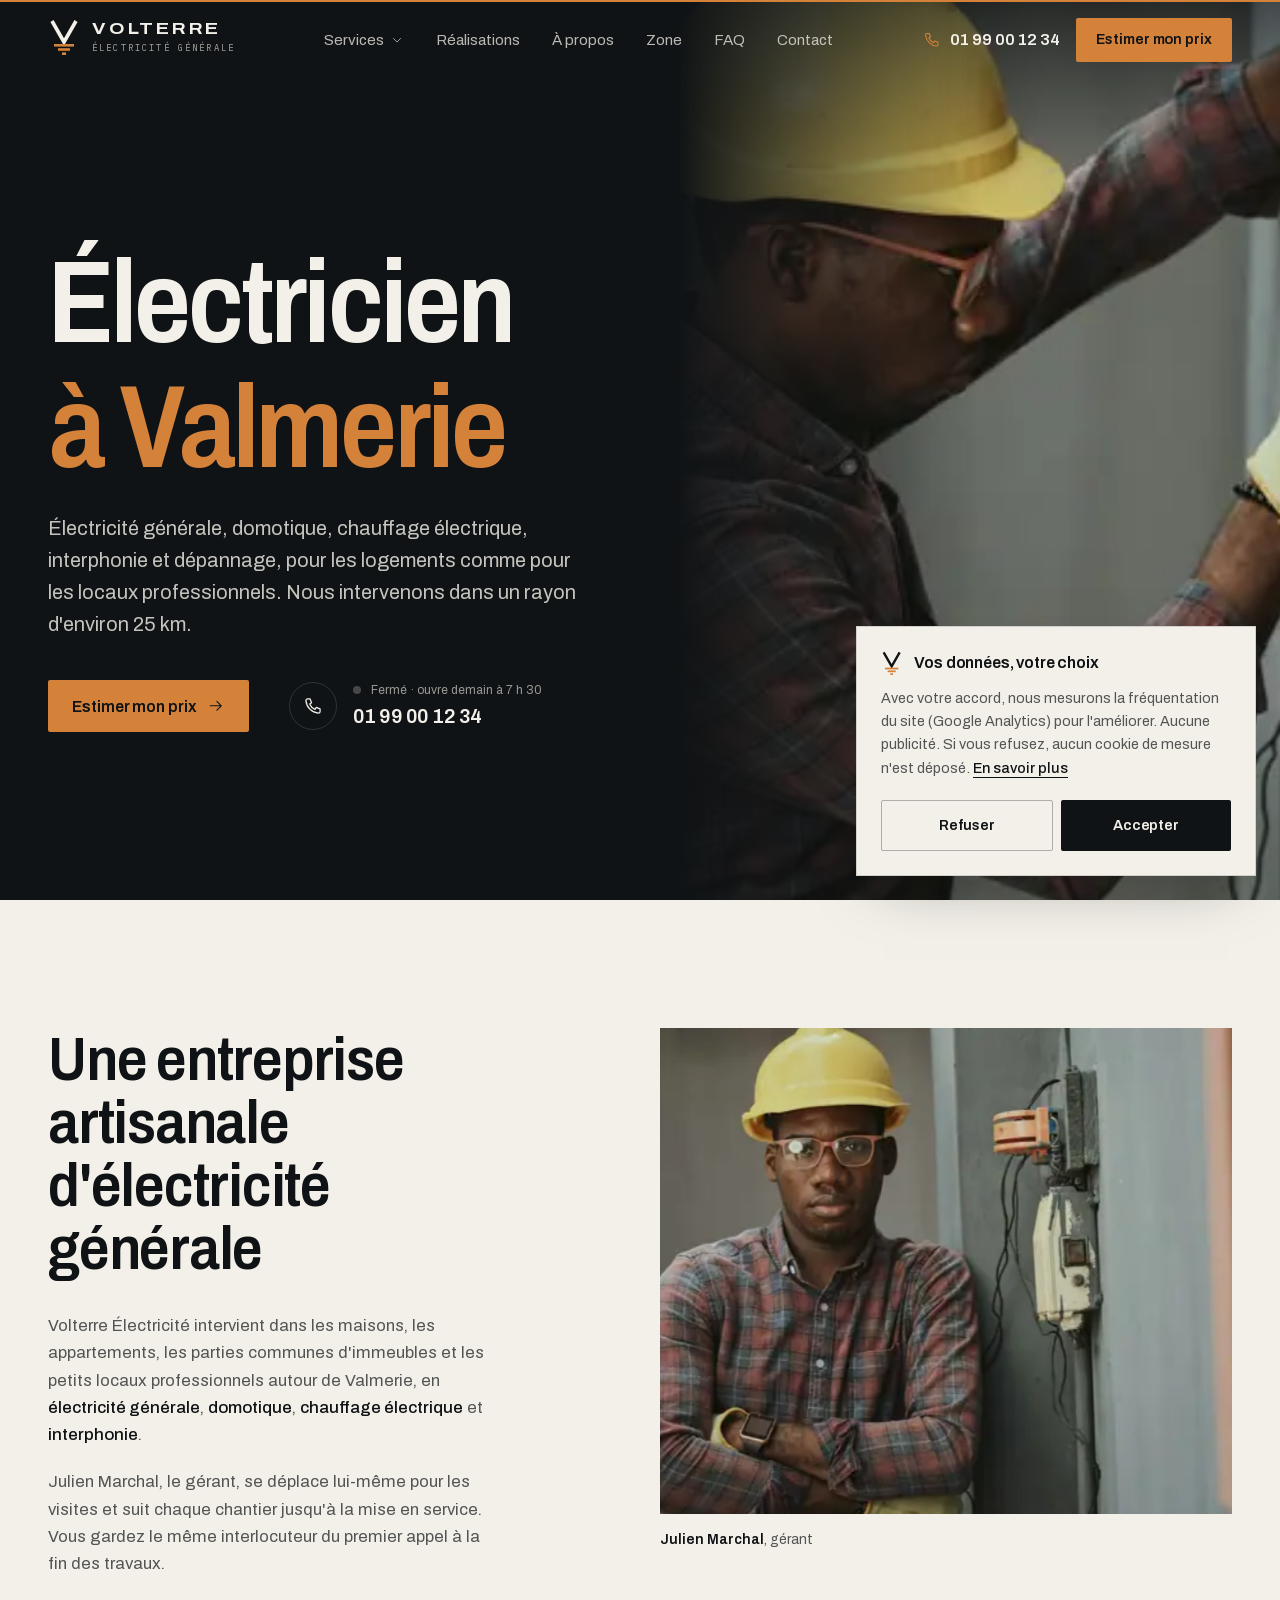
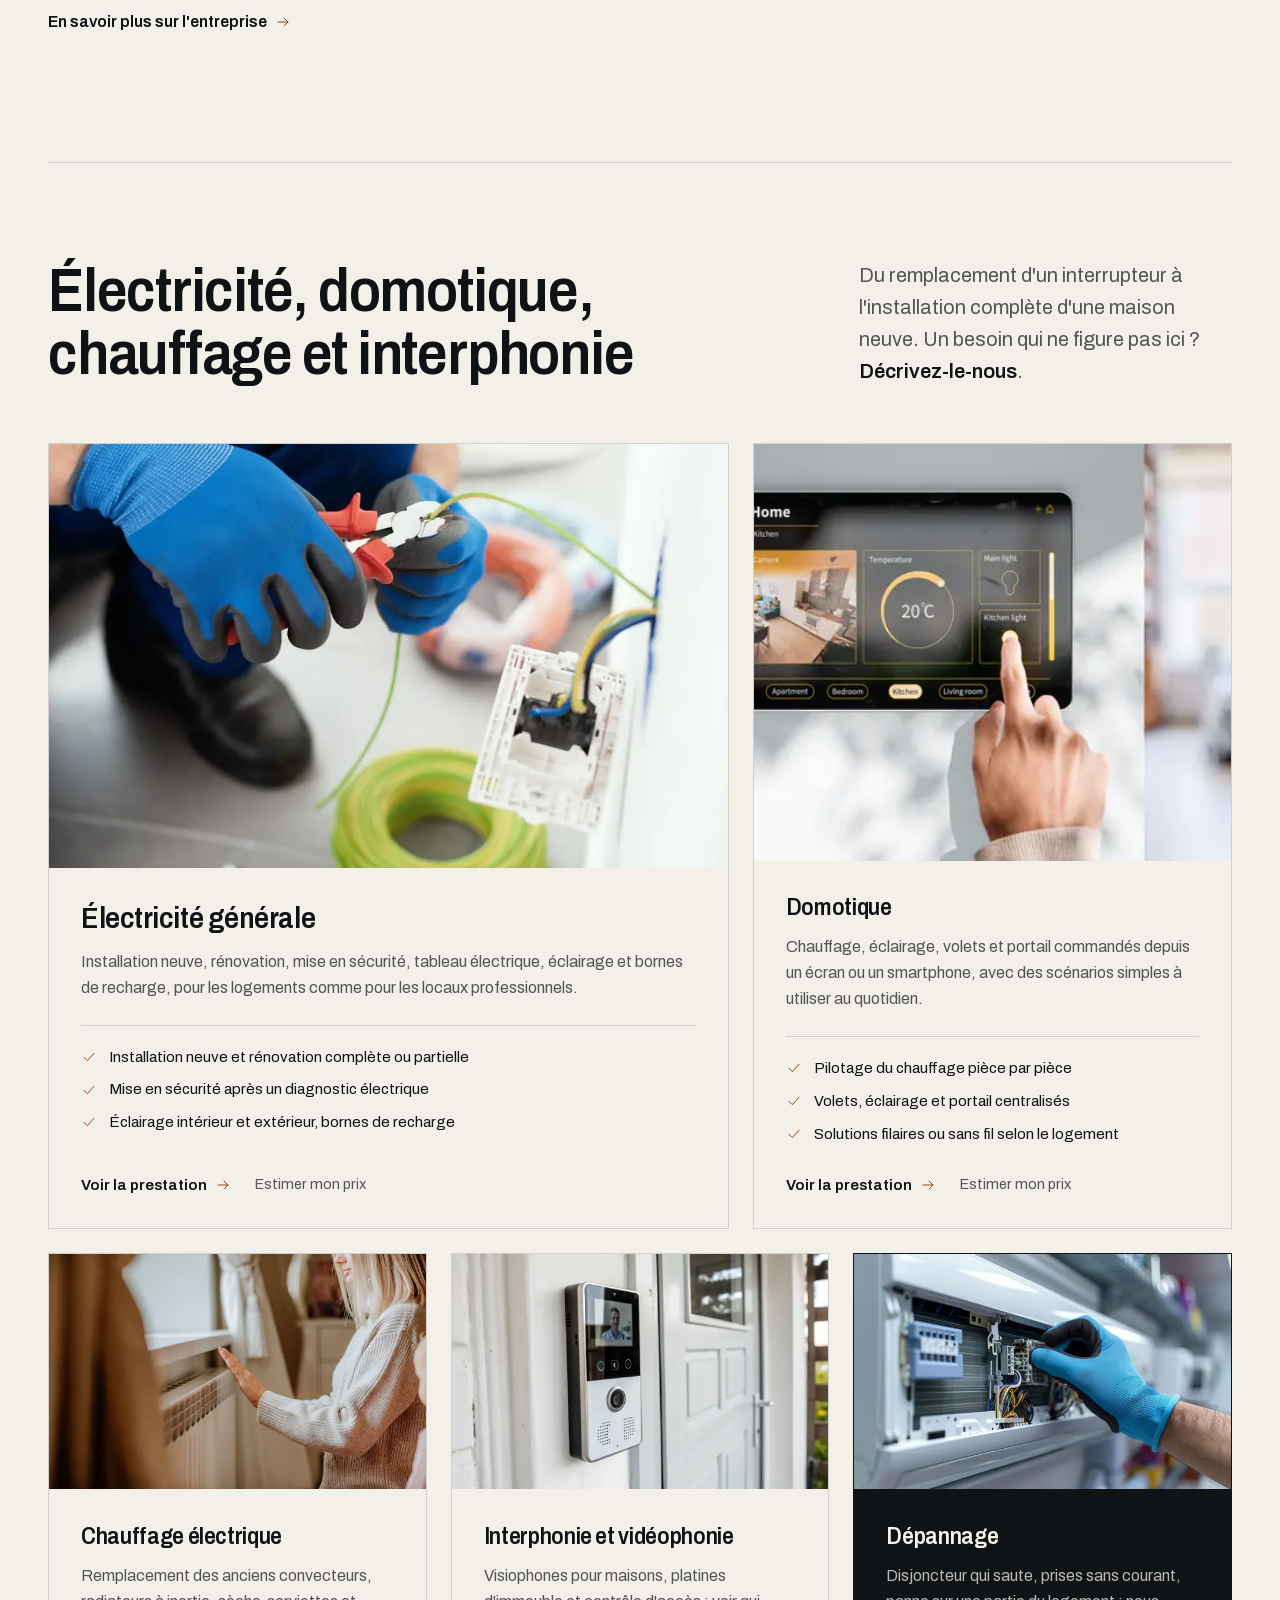
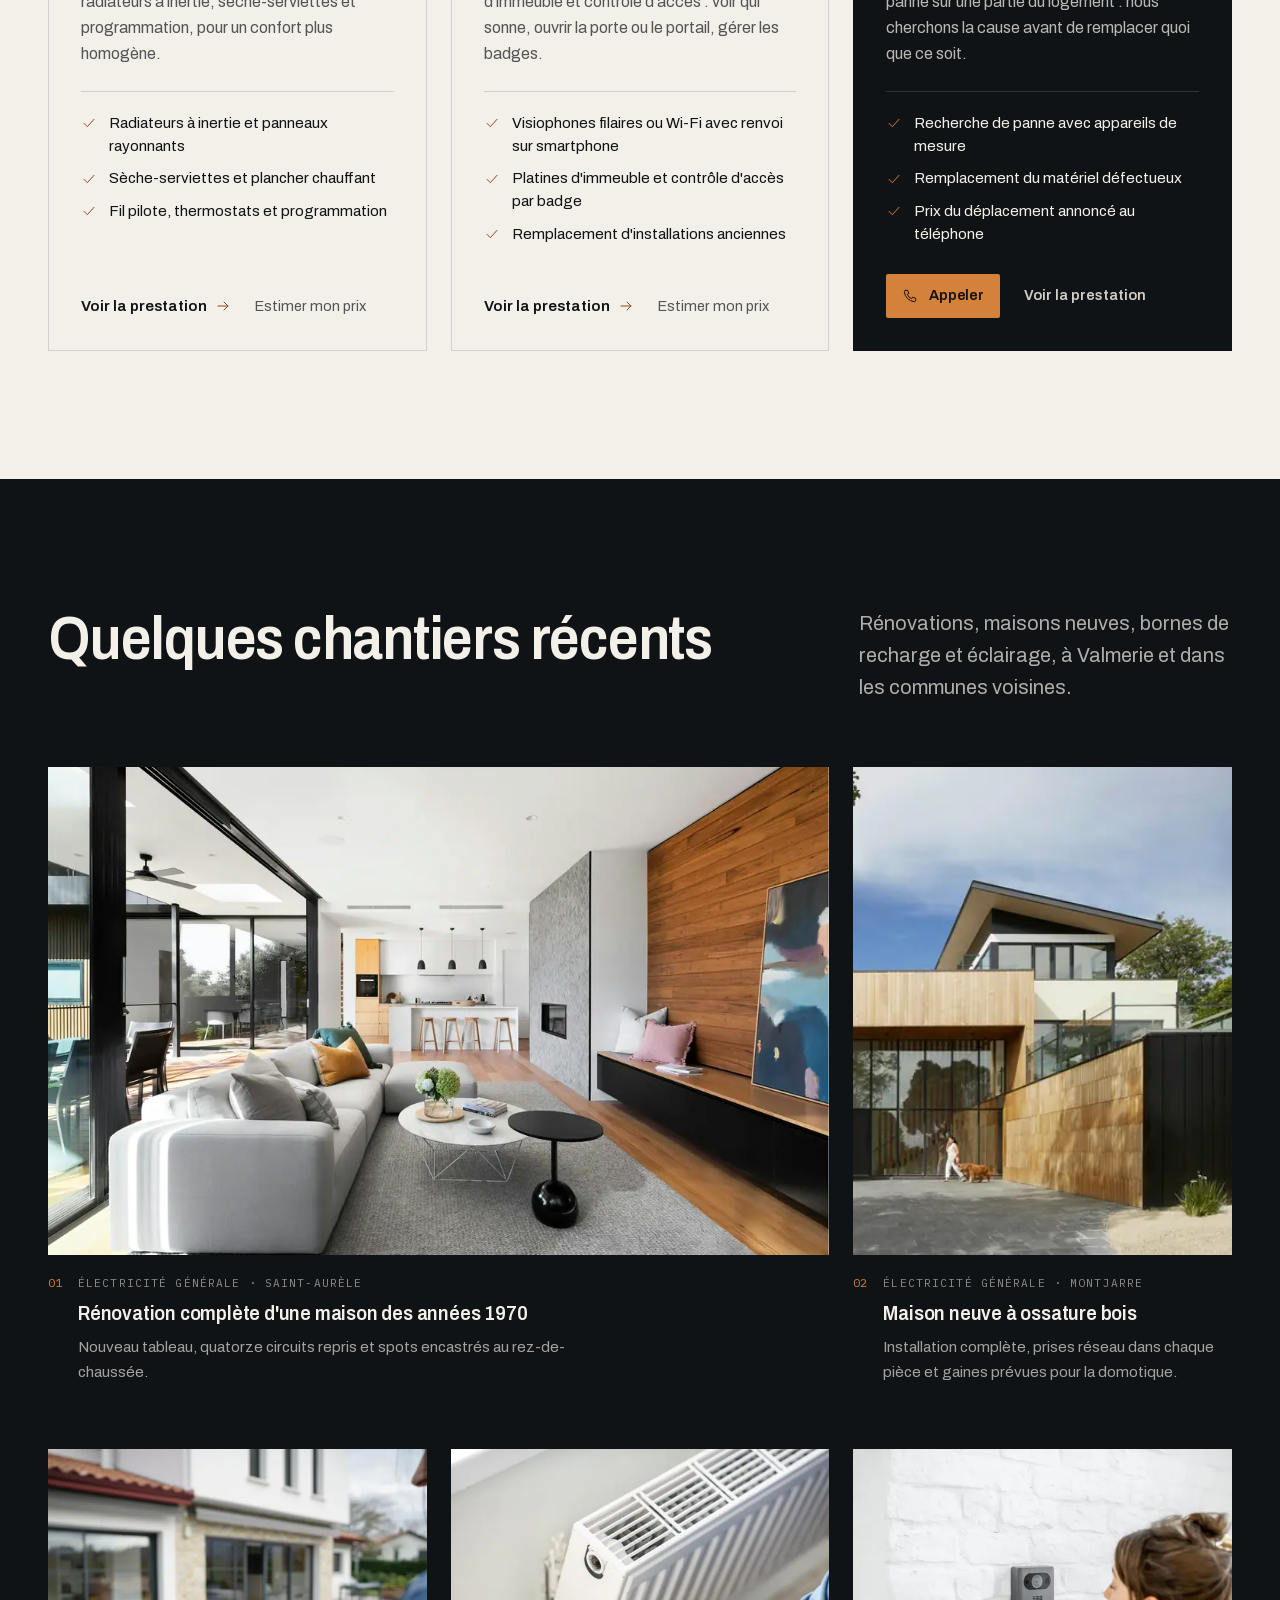
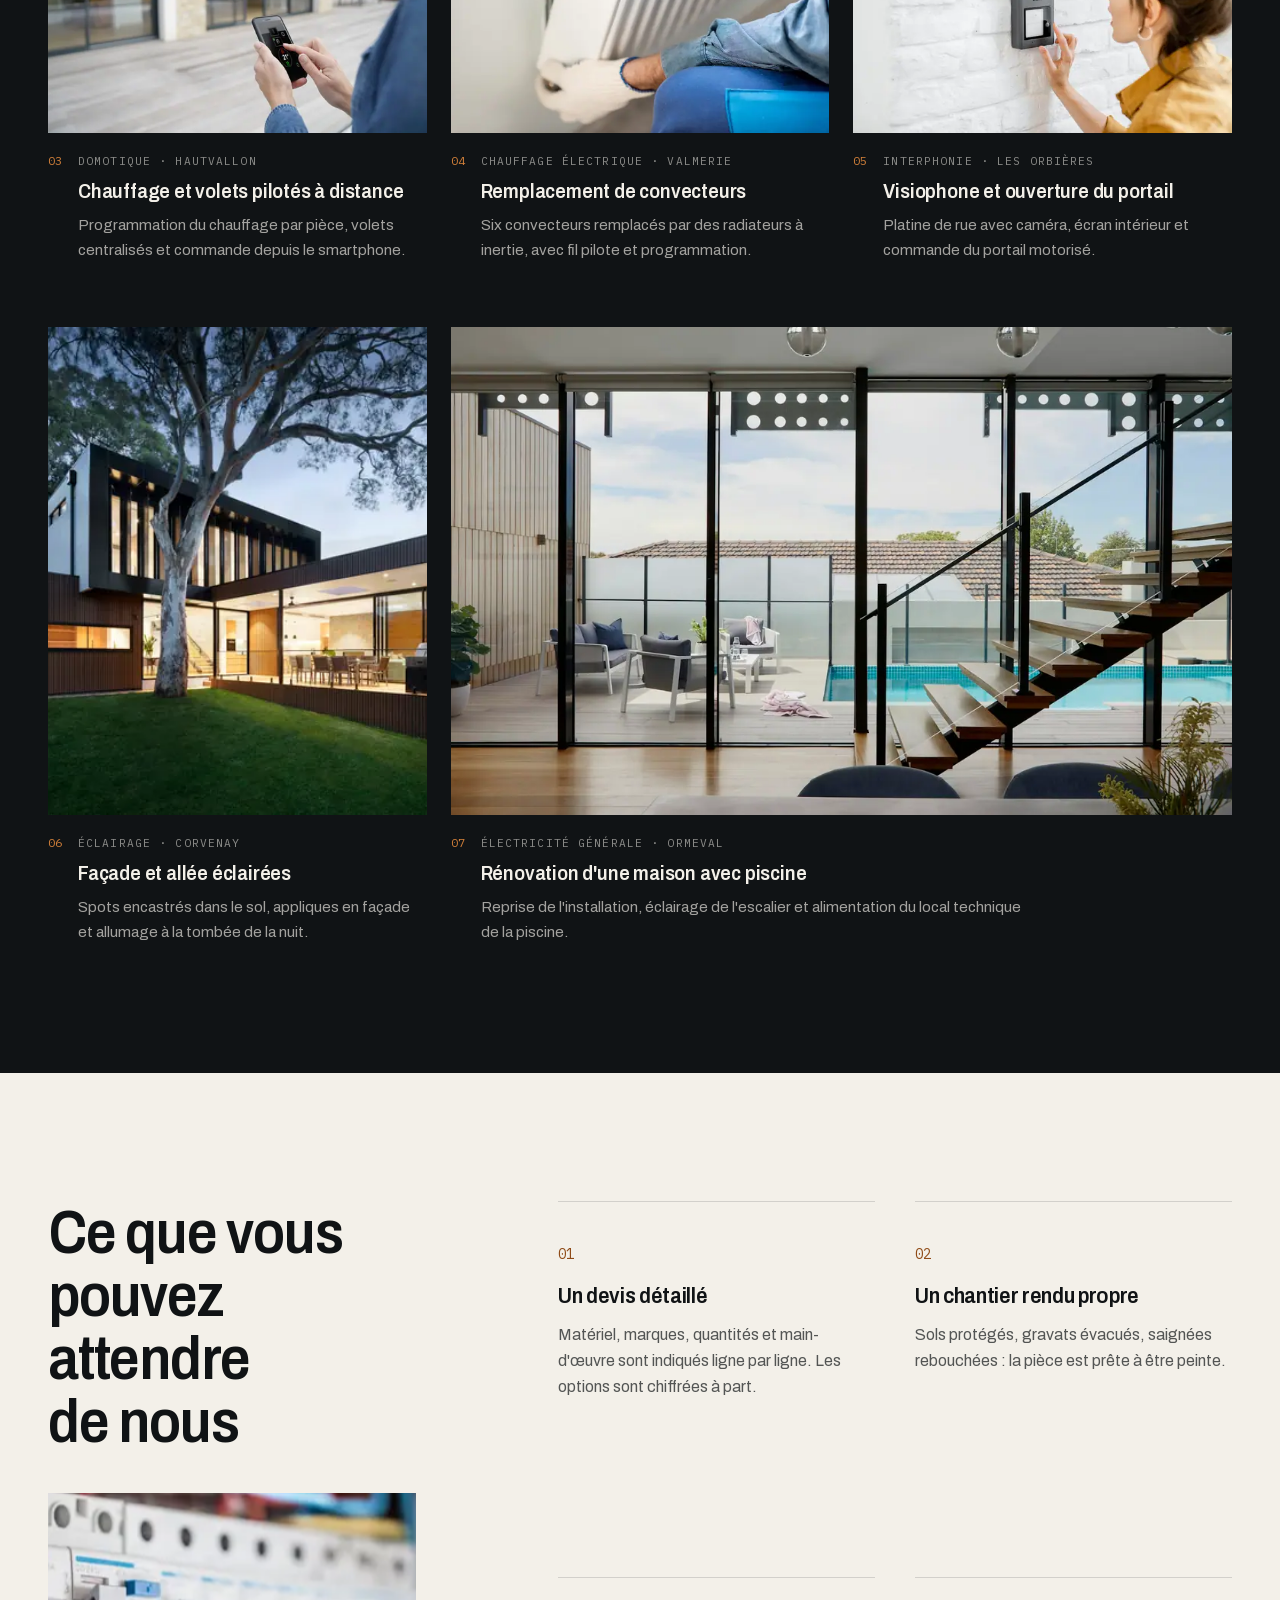
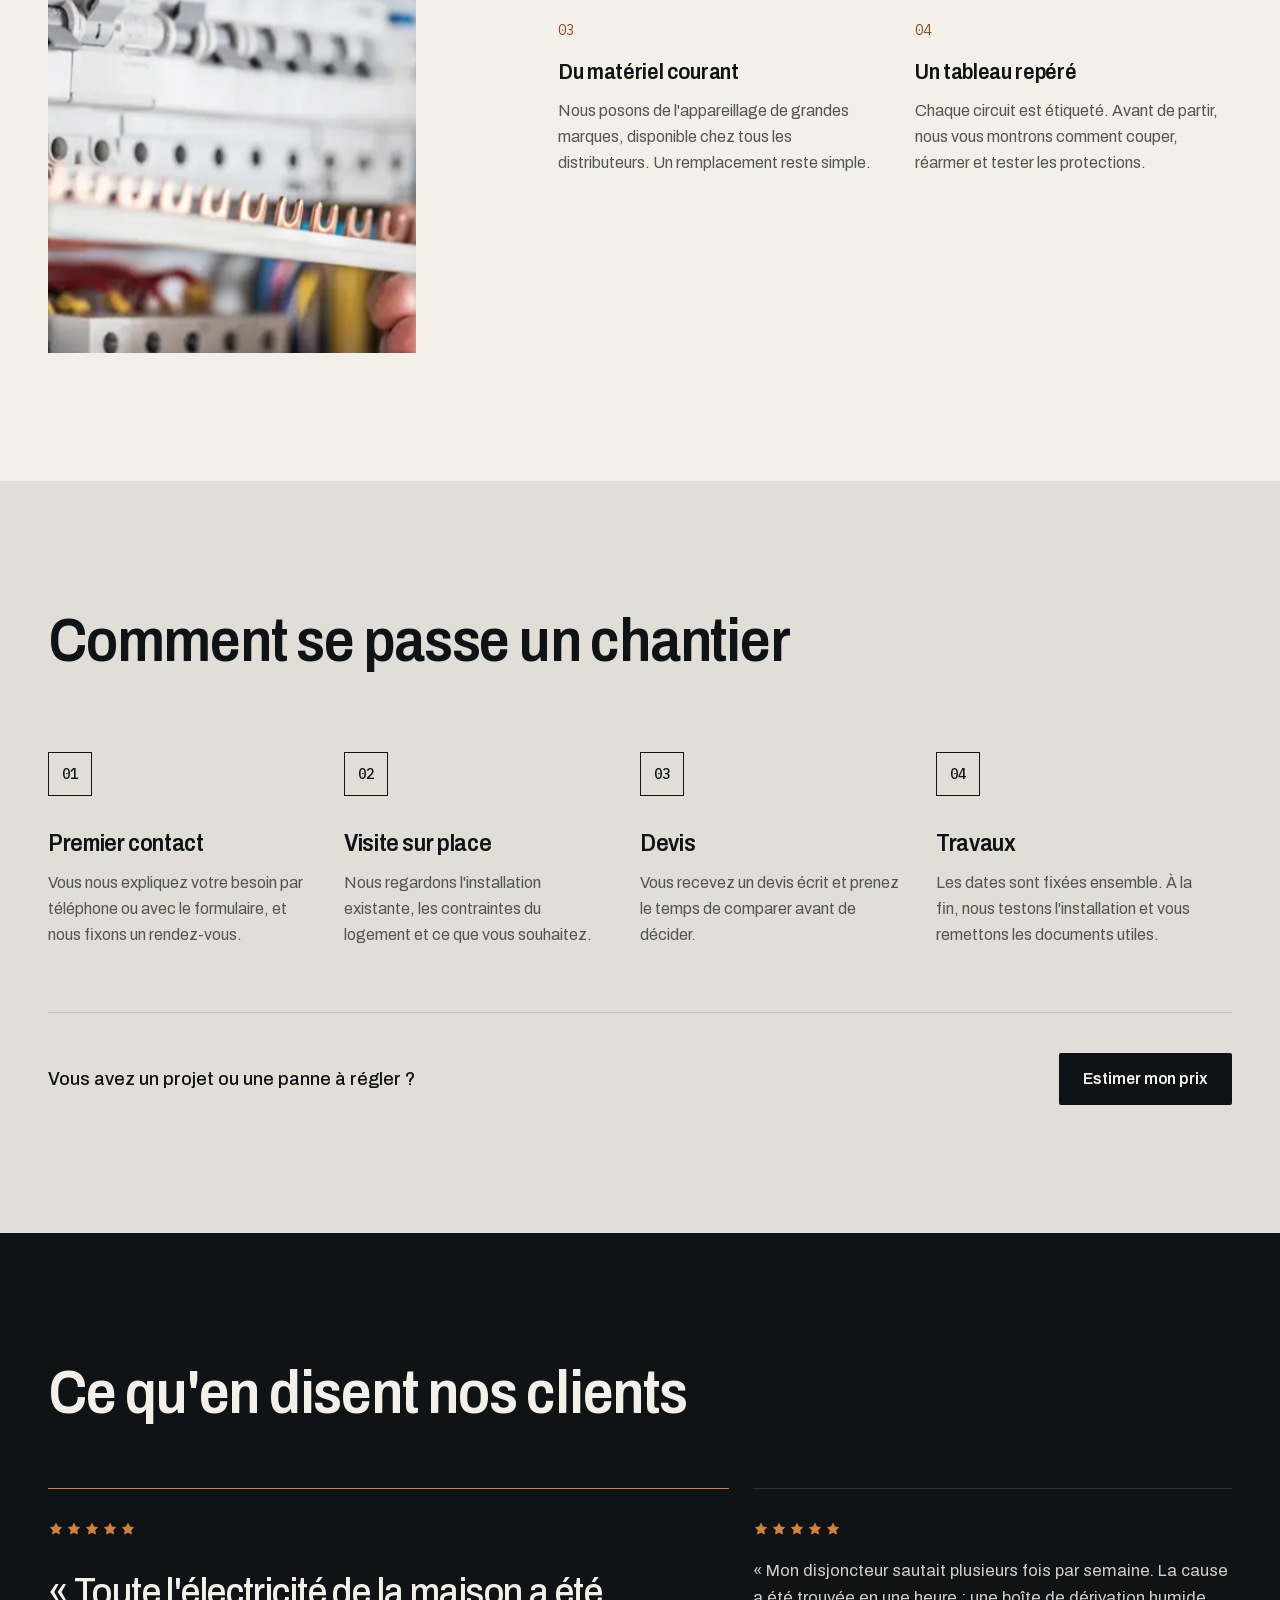
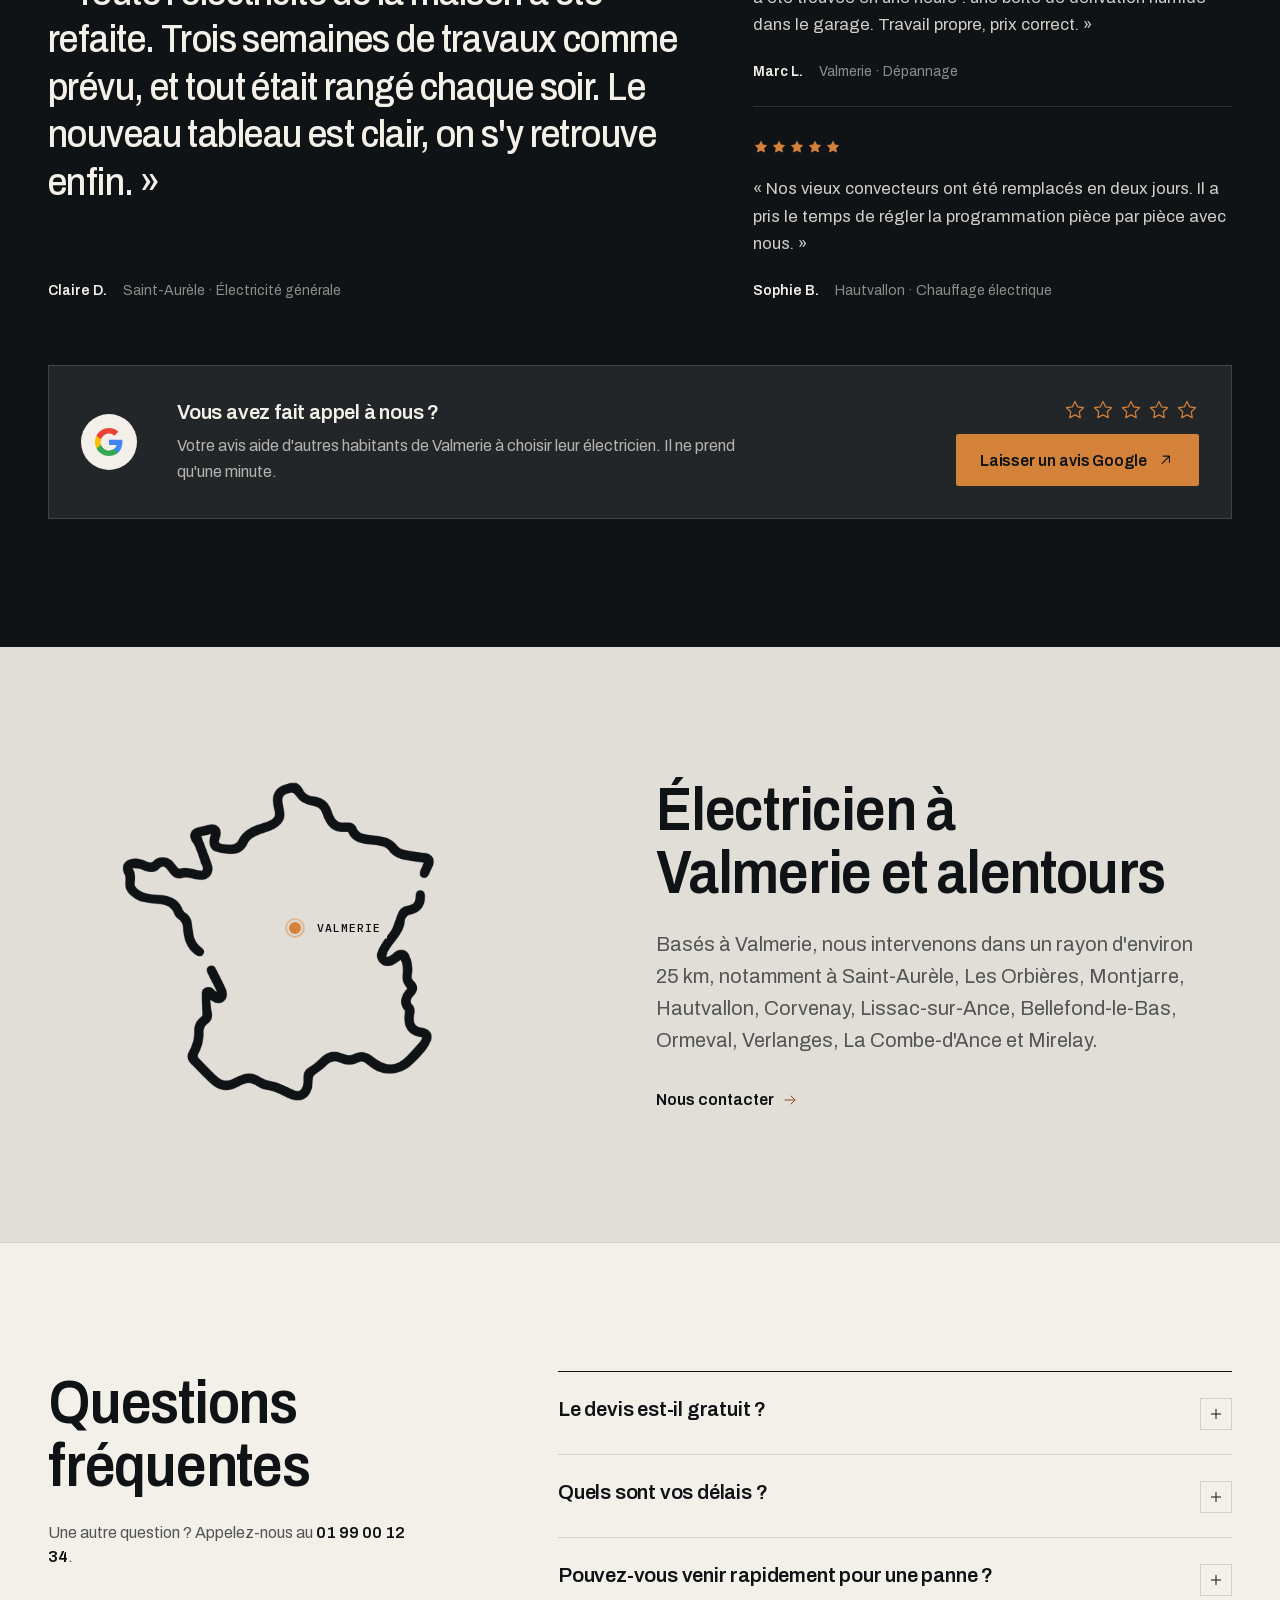
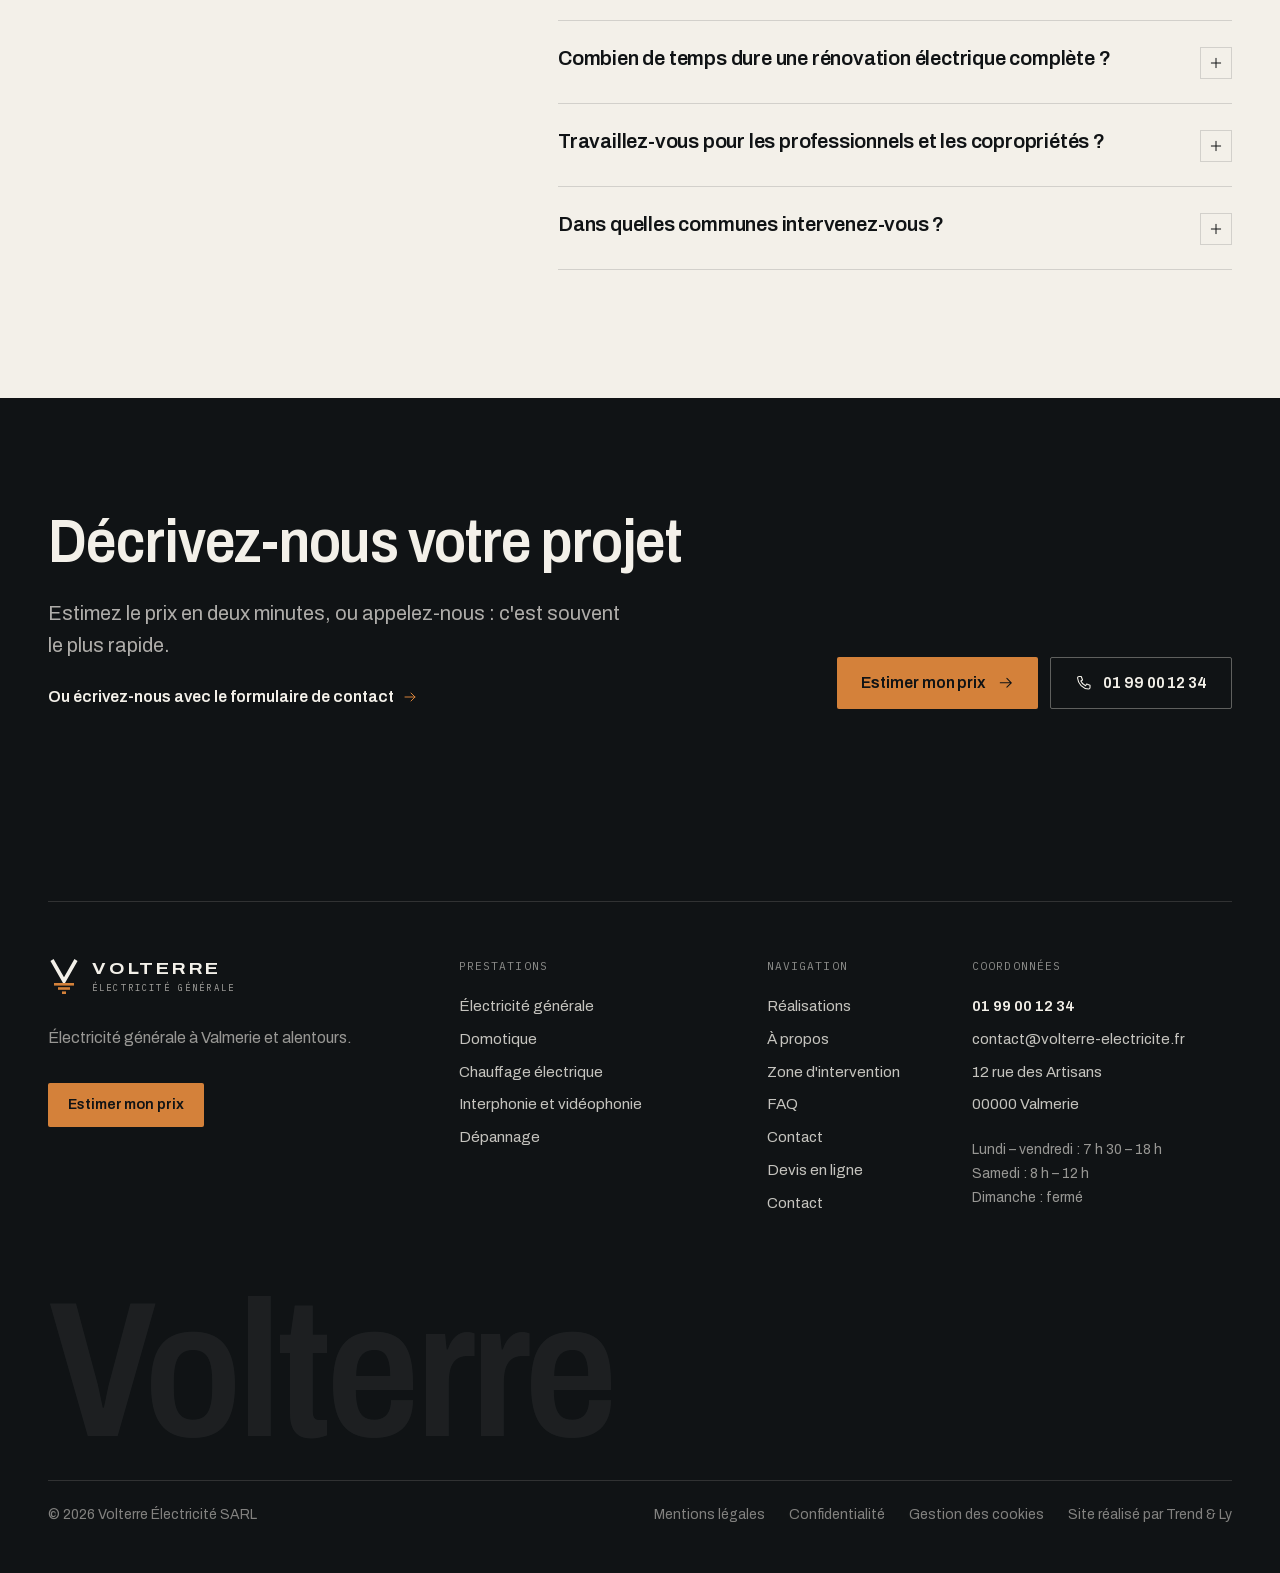
==== index.html @ 2f061c7e "Deploy electrician demo site (static export) Co-Authored-By: Claude Opus 5.5 <noreply@anthropic.com>" ====
<!DOCTYPE html><!--COugDzTTl4UuNCCZcWM_P--><html lang="fr" class="__variable_7347c0 __variable_9f0762" style="--brand-accent:#D4813A;--brand-accent-deep:#8F4B17;--brand-ink:#101315;--brand-paper:#F3F0E9"><head><meta charSet="utf-8"/><meta name="viewport" content="width=device-width, initial-scale=1"/><link rel="preload" as="image" imageSrcSet="/images/hero-electricien-640.webp 640w, /images/hero-electricien-1024.webp 1024w, /images/hero-electricien-1600.webp 1600w, /images/hero-electricien-2400.webp 2400w" imageSizes="(min-width: 1024px) 47vw, 100vw" fetchPriority="high"/><link rel="stylesheet" href="/_next/static/css/15cede910f14bd88.css" data-precedence="next"/><link rel="preload" as="script" fetchPriority="low" href="/_next/static/chunks/webpack-d290e10e9b853559.js"/><script src="/_next/static/chunks/4bd1b696-c023c6e3521b1417.js" async=""></script><script src="/_next/static/chunks/255-ae2f3343083aecc8.js" async=""></script><script src="/_next/static/chunks/main-app-78098fa7c3457bb3.js" async=""></script><script src="/_next/static/chunks/473-467d3f5913ca6d82.js" async=""></script><script src="/_next/static/chunks/app/layout-889916f5eceafc29.js" async=""></script><script src="/_next/static/chunks/906-8791c50ef2036c59.js" async=""></script><script src="/_next/static/chunks/app/page-788e021ece680753.js" async=""></script><meta name="theme-color" content="#101315"/><title>Électricien à Valmerie | Volterre</title><meta name="description" content="Électricien à Valmerie et dans un rayon de 25 km : électricité générale, domotique, chauffage électrique, interphone et visiophone, dépannage."/><meta name="application-name" content="Volterre Électricité"/><meta name="robots" content="noindex, nofollow"/><link rel="canonical" href="https://28zaaky.github.io/"/><meta name="format-detection" content="telephone=no"/><meta property="og:title" content="Électricien à Valmerie | Volterre"/><meta property="og:description" content="Électricien à Valmerie et dans un rayon de 25 km : électricité générale, domotique, chauffage électrique, interphone et visiophone, dépannage."/><meta property="og:url" content="https://28zaaky.github.io/"/><meta property="og:site_name" content="Volterre Électricité"/><meta property="og:locale" content="fr_FR"/><meta property="og:image" content="https://28zaaky.github.io/og.jpg"/><meta property="og:image:width" content="1200"/><meta property="og:image:height" content="630"/><meta property="og:image:alt" content="Électricien en casque de chantier intervenant sur un boîtier électrique"/><meta property="og:type" content="website"/><meta name="twitter:card" content="summary_large_image"/><meta name="twitter:title" content="Électricien à Valmerie | Volterre"/><meta name="twitter:description" content="Électricien à Valmerie et dans un rayon de 25 km : électricité générale, domotique, chauffage électrique, interphone et visiophone, dépannage."/><meta name="twitter:image" content="https://28zaaky.github.io/og.jpg"/><link rel="icon" href="/icon.svg?e00b1b71662947fe" type="image/svg+xml" sizes="any"/><script>document.documentElement.classList.add('js')</script><script src="/_next/static/chunks/polyfills-42372ed130431b0a.js" noModule=""></script></head><body><div hidden=""><!--$--><!--/$--></div><div class="scroll-progress" aria-hidden="true"></div><a href="#contenu" class="sr-only focus:not-sr-only focus:fixed focus:left-4 focus:top-4 focus:z-50 focus:bg-paper focus:px-4 focus:py-3 focus:text-ink">Aller au contenu</a><header class="site-header fixed inset-x-0 top-0 z-40 transition-[transform,background-color,border-color,color] duration-500 ease-[var(--ease-out-expo)] translate-y-0 border-b border-transparent text-paper"><div class="container-x flex h-[4.5rem] items-center justify-between gap-6 lg:h-20"><a href="/" class="shrink-0" aria-label="Volterre Électricité — accueil"><span class="inline-flex items-center gap-3 text-paper "><svg viewBox="0 0 32 36" class="h-9 w-auto shrink-0" aria-hidden="true" focusable="false"><path d="M4 2 16 23 28 2" fill="none" stroke="currentColor" stroke-width="3.6" stroke-linejoin="miter" stroke-miterlimit="10"></path><rect x="6" y="25" width="20" height="2.6" class="fill-accent"></rect><rect x="10" y="29.2" width="12" height="2.6" class="fill-accent"></rect><rect x="14" y="33.4" width="4" height="2.6" class="fill-accent"></rect></svg><span class="flex flex-col leading-none"><span class="text-[1.08rem] font-bold uppercase tracking-[0.16em] [font-stretch:112%]">Volterre</span><span class="mono mt-[0.4rem] text-[0.56rem] uppercase tracking-[0.24em] opacity-65">Électricité générale</span></span></span></a><nav aria-label="Navigation principale" class="hidden lg:block"><ul class="flex items-center gap-6 text-[0.95rem] xl:gap-8"><li class="relative"><button type="button" aria-expanded="false" aria-controls="services-menu" class="inline-flex items-center gap-1.5 link-rule py-1 transition-opacity opacity-75 hover:opacity-100">Services<svg viewBox="0 0 24 24" fill="none" stroke="currentColor" stroke-width="1.5" stroke-linecap="round" stroke-linejoin="round" class="size-3.5 transition-transform duration-300 rotate-90" aria-hidden="true" focusable="false"><path d="m9.5 6 6 6-6 6"></path></svg></button></li><li><a href="/#realisations" class="link-rule py-1 transition-opacity opacity-75 hover:opacity-100">Réalisations</a></li><li><a href="/a-propos/" class="link-rule py-1 transition-opacity opacity-75 hover:opacity-100">À propos</a></li><li><a href="/#zone" class="link-rule py-1 transition-opacity opacity-75 hover:opacity-100">Zone</a></li><li><a href="/#faq" class="link-rule py-1 transition-opacity opacity-75 hover:opacity-100">FAQ</a></li><li><a href="/contact/" class="link-rule py-1 transition-opacity opacity-75 hover:opacity-100">Contact</a></li></ul></nav><div class="flex items-center gap-2 sm:gap-4"><a href="tel:+33199001234" class="hidden items-center gap-2.5 font-semibold tabular-nums md:inline-flex lg:hidden xl:inline-flex" aria-label="Appeler le 01 99 00 12 34"><svg viewBox="0 0 24 24" fill="none" stroke="currentColor" stroke-width="1.5" stroke-linecap="round" stroke-linejoin="round" class="size-[1.1rem] text-accent" aria-hidden="true" focusable="false"><path d="M5.5 3.5h3l1.8 4.6-2.3 1.5a11.5 11.5 0 0 0 6.4 6.4l1.5-2.3 4.6 1.8v3a2 2 0 0 1-2 2A16.5 16.5 0 0 1 3.5 5.5a2 2 0 0 1 2-2Z"></path></svg>01 99 00 12 34</a><a href="/devis-en-ligne/" class="btn btn-accent hidden min-h-11 px-5 py-2.5 text-[0.9rem] sm:inline-flex">Estimer mon prix</a><button type="button" aria-expanded="false" aria-controls="mobile-menu" class="-mr-2 grid size-11 place-items-center lg:hidden"><span class="sr-only">Ouvrir le menu</span><svg viewBox="0 0 24 24" fill="none" stroke="currentColor" stroke-width="1.5" stroke-linecap="round" stroke-linejoin="round" class="size-6" aria-hidden="true" focusable="false"><path d="M4 9h16M4 15h16"></path></svg></button></div></div><div id="services-menu" inert="" class="mega absolute inset-x-0 top-full hidden text-ink lg:grid "><div class="overflow-hidden"><div class="mega-inner border-b border-line bg-paper shadow-[0_30px_50px_-36px_rgb(16_19_21/0.4)]"><div class="container-x grid grid-cols-12 gap-10 py-8"><ol class="col-span-7 border-t border-line xl:col-span-6"><li class="mega-item" style="--i:0"><a href="/electricite-generale/" class="group relative flex items-center gap-5 border-b border-line py-3.5 pl-1 pr-2 transition-[padding,background-color] duration-500 ease-[var(--ease-out-expo)] hover:bg-paper-2 hover:pl-4 focus-visible:bg-paper-2 focus-visible:pl-4 aria-[current=page]:pl-4"><span aria-hidden="true" class="absolute inset-y-0 left-0 w-[2px] origin-top bg-accent-deep transition-transform duration-500 ease-[var(--ease-out-expo)] group-hover:scale-y-100 group-focus-visible:scale-y-100 scale-y-0"></span><span class="mono w-6 shrink-0 text-xs text-accent-deep">01</span><span class="flex-1 text-[1.1rem] font-semibold tracking-[-0.01em]">Électricité générale</span><svg viewBox="0 0 24 24" fill="none" stroke="currentColor" stroke-width="1.5" stroke-linecap="round" stroke-linejoin="round" class="size-4 shrink-0 -translate-x-2 text-accent-deep opacity-0 transition-[opacity,transform] duration-500 ease-[var(--ease-out-expo)] group-hover:translate-x-0 group-hover:opacity-100 group-focus-visible:translate-x-0 group-focus-visible:opacity-100" aria-hidden="true" focusable="false"><path d="M4.5 12h15M13.5 6l6 6-6 6"></path></svg></a></li><li class="mega-item" style="--i:1"><a href="/domotique/" class="group relative flex items-center gap-5 border-b border-line py-3.5 pl-1 pr-2 transition-[padding,background-color] duration-500 ease-[var(--ease-out-expo)] hover:bg-paper-2 hover:pl-4 focus-visible:bg-paper-2 focus-visible:pl-4 aria-[current=page]:pl-4"><span aria-hidden="true" class="absolute inset-y-0 left-0 w-[2px] origin-top bg-accent-deep transition-transform duration-500 ease-[var(--ease-out-expo)] group-hover:scale-y-100 group-focus-visible:scale-y-100 scale-y-0"></span><span class="mono w-6 shrink-0 text-xs text-accent-deep">02</span><span class="flex-1 text-[1.1rem] font-semibold tracking-[-0.01em]">Domotique</span><svg viewBox="0 0 24 24" fill="none" stroke="currentColor" stroke-width="1.5" stroke-linecap="round" stroke-linejoin="round" class="size-4 shrink-0 -translate-x-2 text-accent-deep opacity-0 transition-[opacity,transform] duration-500 ease-[var(--ease-out-expo)] group-hover:translate-x-0 group-hover:opacity-100 group-focus-visible:translate-x-0 group-focus-visible:opacity-100" aria-hidden="true" focusable="false"><path d="M4.5 12h15M13.5 6l6 6-6 6"></path></svg></a></li><li class="mega-item" style="--i:2"><a href="/chauffage-electrique/" class="group relative flex items-center gap-5 border-b border-line py-3.5 pl-1 pr-2 transition-[padding,background-color] duration-500 ease-[var(--ease-out-expo)] hover:bg-paper-2 hover:pl-4 focus-visible:bg-paper-2 focus-visible:pl-4 aria-[current=page]:pl-4"><span aria-hidden="true" class="absolute inset-y-0 left-0 w-[2px] origin-top bg-accent-deep transition-transform duration-500 ease-[var(--ease-out-expo)] group-hover:scale-y-100 group-focus-visible:scale-y-100 scale-y-0"></span><span class="mono w-6 shrink-0 text-xs text-accent-deep">03</span><span class="flex-1 text-[1.1rem] font-semibold tracking-[-0.01em]">Chauffage électrique</span><svg viewBox="0 0 24 24" fill="none" stroke="currentColor" stroke-width="1.5" stroke-linecap="round" stroke-linejoin="round" class="size-4 shrink-0 -translate-x-2 text-accent-deep opacity-0 transition-[opacity,transform] duration-500 ease-[var(--ease-out-expo)] group-hover:translate-x-0 group-hover:opacity-100 group-focus-visible:translate-x-0 group-focus-visible:opacity-100" aria-hidden="true" focusable="false"><path d="M4.5 12h15M13.5 6l6 6-6 6"></path></svg></a></li><li class="mega-item" style="--i:3"><a href="/interphone-visiophone/" class="group relative flex items-center gap-5 border-b border-line py-3.5 pl-1 pr-2 transition-[padding,background-color] duration-500 ease-[var(--ease-out-expo)] hover:bg-paper-2 hover:pl-4 focus-visible:bg-paper-2 focus-visible:pl-4 aria-[current=page]:pl-4"><span aria-hidden="true" class="absolute inset-y-0 left-0 w-[2px] origin-top bg-accent-deep transition-transform duration-500 ease-[var(--ease-out-expo)] group-hover:scale-y-100 group-focus-visible:scale-y-100 scale-y-0"></span><span class="mono w-6 shrink-0 text-xs text-accent-deep">04</span><span class="flex-1 text-[1.1rem] font-semibold tracking-[-0.01em]">Interphonie et vidéophonie</span><svg viewBox="0 0 24 24" fill="none" stroke="currentColor" stroke-width="1.5" stroke-linecap="round" stroke-linejoin="round" class="size-4 shrink-0 -translate-x-2 text-accent-deep opacity-0 transition-[opacity,transform] duration-500 ease-[var(--ease-out-expo)] group-hover:translate-x-0 group-hover:opacity-100 group-focus-visible:translate-x-0 group-focus-visible:opacity-100" aria-hidden="true" focusable="false"><path d="M4.5 12h15M13.5 6l6 6-6 6"></path></svg></a></li><li class="mega-item" style="--i:4"><a href="/depannage-electrique/" class="group relative flex items-center gap-5 border-b border-line py-3.5 pl-1 pr-2 transition-[padding,background-color] duration-500 ease-[var(--ease-out-expo)] hover:bg-paper-2 hover:pl-4 focus-visible:bg-paper-2 focus-visible:pl-4 aria-[current=page]:pl-4"><span aria-hidden="true" class="absolute inset-y-0 left-0 w-[2px] origin-top bg-accent-deep transition-transform duration-500 ease-[var(--ease-out-expo)] group-hover:scale-y-100 group-focus-visible:scale-y-100 scale-y-0"></span><span class="mono w-6 shrink-0 text-xs text-accent-deep">05</span><span class="flex-1 text-[1.1rem] font-semibold tracking-[-0.01em]">Dépannage</span><svg viewBox="0 0 24 24" fill="none" stroke="currentColor" stroke-width="1.5" stroke-linecap="round" stroke-linejoin="round" class="size-4 shrink-0 -translate-x-2 text-accent-deep opacity-0 transition-[opacity,transform] duration-500 ease-[var(--ease-out-expo)] group-hover:translate-x-0 group-hover:opacity-100 group-focus-visible:translate-x-0 group-focus-visible:opacity-100" aria-hidden="true" focusable="false"><path d="M4.5 12h15M13.5 6l6 6-6 6"></path></svg></a></li></ol><div class="col-span-4 col-start-9 flex flex-col justify-end gap-3 pb-1 text-sm"><a href="/#prestations" class="link-rule self-start text-muted hover:text-ink">Toutes les prestations</a><a href="/devis-en-ligne/" class="inline-flex items-center gap-2 self-start font-semibold"><span class="link-rule">Estimer le prix de mes travaux</span><svg viewBox="0 0 24 24" fill="none" stroke="currentColor" stroke-width="1.5" stroke-linecap="round" stroke-linejoin="round" class="size-4 text-accent-deep" aria-hidden="true" focusable="false"><path d="M4.5 12h15M13.5 6l6 6-6 6"></path></svg></a></div></div></div></div></div></header><div id="mobile-menu" class="fixed inset-0 z-30 flex flex-col overflow-y-auto bg-ink text-paper transition-[opacity,visibility] duration-500 ease-[var(--ease-out-expo)] lg:hidden invisible opacity-0" aria-hidden="true" inert=""><nav aria-label="Navigation mobile" class="container-x flex-1 pb-6 pt-28"><ul><li class="border-b border-line-dark"><button type="button" aria-expanded="false" aria-controls="mobile-services" class="flex w-full items-center justify-between py-4 text-left"><span class="display text-[2rem]">Services</span><svg viewBox="0 0 24 24" fill="none" stroke="currentColor" stroke-width="1.5" stroke-linecap="round" stroke-linejoin="round" class="size-6 transition-transform duration-300 " aria-hidden="true" focusable="false"><path d="M12 5v14M5 12h14"></path></svg></button><ul id="mobile-services" hidden="" class="pb-4"><li><a href="/electricite-generale/" class="flex items-baseline gap-4 py-2.5 text-[1.05rem] text-paper/85"><span class="mono w-5 text-xs text-accent">01</span>Électricité générale</a></li><li><a href="/domotique/" class="flex items-baseline gap-4 py-2.5 text-[1.05rem] text-paper/85"><span class="mono w-5 text-xs text-accent">02</span>Domotique</a></li><li><a href="/chauffage-electrique/" class="flex items-baseline gap-4 py-2.5 text-[1.05rem] text-paper/85"><span class="mono w-5 text-xs text-accent">03</span>Chauffage électrique</a></li><li><a href="/interphone-visiophone/" class="flex items-baseline gap-4 py-2.5 text-[1.05rem] text-paper/85"><span class="mono w-5 text-xs text-accent">04</span>Interphonie et vidéophonie</a></li><li><a href="/depannage-electrique/" class="flex items-baseline gap-4 py-2.5 text-[1.05rem] text-paper/85"><span class="mono w-5 text-xs text-accent">05</span>Dépannage</a></li></ul></li><li class="border-b border-line-dark"><a href="/#realisations" class="block py-4"><span class="display text-[2rem]">Réalisations</span></a></li><li class="border-b border-line-dark"><a href="/a-propos/" class="block py-4"><span class="display text-[2rem]">À propos</span></a></li><li class="border-b border-line-dark"><a href="/#zone" class="block py-4"><span class="display text-[2rem]">Zone d&#x27;intervention</span></a></li><li class="border-b border-line-dark"><a href="/#faq" class="block py-4"><span class="display text-[2rem]">FAQ</span></a></li><li class="border-b border-line-dark"><a href="/contact/" class="block py-4"><span class="display text-[2rem]">Contact</span></a></li></ul></nav><div class="container-x space-y-3 pb-10 pt-2"><a href="tel:+33199001234" class="btn btn-accent w-full text-base"><svg viewBox="0 0 24 24" fill="none" stroke="currentColor" stroke-width="1.5" stroke-linecap="round" stroke-linejoin="round" class="size-5" aria-hidden="true" focusable="false"><path d="M5.5 3.5h3l1.8 4.6-2.3 1.5a11.5 11.5 0 0 0 6.4 6.4l1.5-2.3 4.6 1.8v3a2 2 0 0 1-2 2A16.5 16.5 0 0 1 3.5 5.5a2 2 0 0 1 2-2Z"></path></svg> Appeler le <!-- -->01 99 00 12 34</a><a href="/devis-en-ligne/" class="btn btn-ghost-light w-full">Estimer mon prix</a></div></div><main id="contenu"><section id="top" class="relative isolate overflow-hidden bg-ink text-paper" aria-labelledby="hero-title"><div class="absolute inset-x-0 top-0 -z-10 h-[56svh] min-h-[22rem] overflow-hidden lg:inset-y-0 lg:left-auto lg:h-auto lg:w-[47%]"><div class="parallax h-full w-full"><img src="/images/hero-electricien-2400.webp" srcSet="/images/hero-electricien-640.webp 640w, /images/hero-electricien-1024.webp 1024w, /images/hero-electricien-1600.webp 1600w, /images/hero-electricien-2400.webp 2400w" sizes="(min-width: 1024px) 47vw, 100vw" width="2400" height="1602" alt="Électricien en casque de chantier intervenant sur un boîtier électrique" loading="eager" fetchPriority="high" decoding="async" class="hero-photo h-full w-full object-cover object-[38%_30%]" style="background-color:#484848"/></div><div class="absolute inset-0 bg-gradient-to-b from-ink/70 via-ink/10 to-ink lg:bg-gradient-to-r lg:from-ink lg:via-ink/0 lg:to-ink/0"></div><div class="absolute inset-x-0 top-0 h-40 bg-gradient-to-b from-ink/60 to-transparent"></div></div><div class="container-x relative grid min-h-[100svh] grid-cols-1 content-end pb-12 pt-[40svh] lg:grid-cols-12 lg:content-center lg:pb-16 lg:pt-36"><div class="lg:col-span-7 xl:col-span-7"><h1 id="hero-title" class="display text-[clamp(3rem,1.4rem+7.4vw,7.5rem)]"><span class="hero-mask"><span class="hero-line" style="--d:150">Électricien</span></span> <span class="hero-mask"><span class="hero-line text-accent" style="--d:260">à <!-- -->Valmerie</span></span></h1><p class="hero-rise lead mt-7 max-w-[34rem] text-paper/80" style="--d:380">Électricité générale, domotique, chauffage électrique, interphonie et dépannage, pour les logements comme pour les locaux professionnels. Nous intervenons dans un rayon d&#x27;environ 25 km.</p><div class="hero-rise mt-10 flex flex-col gap-7 sm:flex-row sm:items-center sm:gap-10" style="--d:480"><a href="/devis-en-ligne/" class="btn btn-accent self-start">Estimer mon prix<svg viewBox="0 0 24 24" fill="none" stroke="currentColor" stroke-width="1.5" stroke-linecap="round" stroke-linejoin="round" class="btn-arrow size-[1.1rem]" aria-hidden="true" focusable="false"><path d="M4.5 12h15M13.5 6l6 6-6 6"></path></svg></a><a href="tel:+33199001234" class="group flex items-center gap-4"><span class="grid size-12 shrink-0 place-items-center rounded-full border border-line-dark transition-colors group-hover:border-accent group-hover:text-accent"><svg viewBox="0 0 24 24" fill="none" stroke="currentColor" stroke-width="1.5" stroke-linecap="round" stroke-linejoin="round" class="size-5" aria-hidden="true" focusable="false"><path d="M5.5 3.5h3l1.8 4.6-2.3 1.5a11.5 11.5 0 0 0 6.4 6.4l1.5-2.3 4.6 1.8v3a2 2 0 0 1-2 2A16.5 16.5 0 0 1 3.5 5.5a2 2 0 0 1 2-2Z"></path></svg></span><span class="flex flex-col"><span class="inline-flex items-center gap-2.5 text-xs text-paper/60" aria-live="polite"><span aria-hidden="true" class="size-2 rounded-full bg-current opacity-40"></span><span aria-hidden="true" class="min-h-[1lh] transition-opacity duration-500 opacity-0">Ouvert</span></span><span class="mt-1 text-xl font-semibold tabular-nums tracking-tight group-hover:text-accent">01 99 00 12 34</span></span></a></div></div></div></section><section id="entreprise" class="bg-paper py-24 md:py-32" aria-labelledby="about-title"><div class="container-x grid gap-14 lg:grid-cols-12 lg:gap-10"><div class="lg:col-span-6 lg:pr-8 xl:col-span-5"><h2 id="about-title" class="h-section" data-reveal="true" style="--reveal-delay:80">Une entreprise artisanale d&#x27;électricité générale</h2><div class="mt-8 space-y-5 text-[1.05rem] leading-relaxed text-muted" data-reveal="true" style="--reveal-delay:160"><p>Volterre Électricité intervient dans les maisons, les appartements, les parties communes d&#x27;immeubles et les petits locaux professionnels autour de Valmerie, en <a href="/electricite-generale/" class="link-rule font-medium text-ink">électricité générale</a>, <a href="/domotique/" class="link-rule font-medium text-ink">domotique</a>, <a href="/chauffage-electrique/" class="link-rule font-medium text-ink">chauffage électrique</a> et <a href="/interphone-visiophone/" class="link-rule font-medium text-ink">interphonie</a>.</p><p>Julien Marchal, le gérant, se déplace lui-même pour les visites et suit chaque chantier jusqu&#x27;à la mise en service. Vous gardez le même interlocuteur du premier appel à la fin des travaux.</p></div><a href="/a-propos/" class="mt-8 inline-flex items-center gap-2 font-semibold" data-reveal="true"><span class="link-rule">En savoir plus sur l&#x27;entreprise</span><svg viewBox="0 0 24 24" fill="none" stroke="currentColor" stroke-width="1.5" stroke-linecap="round" stroke-linejoin="round" class="size-4 text-accent-deep" aria-hidden="true" focusable="false"><path d="M4.5 12h15M13.5 6l6 6-6 6"></path></svg></a></div><figure class="relative lg:col-span-6 xl:col-span-6 xl:col-start-7" data-reveal="true" style="--reveal-delay:120"><div class="aspect-[5/4] overflow-hidden lg:aspect-[4/3.4]"><div class="parallax h-full w-full"><img src="/images/artisan-portrait-1600.webp" srcSet="/images/artisan-portrait-640.webp 640w, /images/artisan-portrait-1024.webp 1024w, /images/artisan-portrait-1600.webp 1600w" sizes="(min-width: 1024px) 46vw, 100vw" width="1600" height="1068" alt="Électricien en tenue de chantier devant un coffret électrique" loading="lazy" decoding="async" class="h-full w-full object-cover object-[30%_center]" style="background-color:#989898"/></div></div><figcaption class="mt-4 text-sm text-muted"><span class="font-semibold text-ink">Julien Marchal</span>, gérant</figcaption></figure></div></section><section id="prestations" class="bg-paper pb-24 md:pb-32" aria-labelledby="services-title"><div class="container-x"><div class="grid gap-8 border-t border-line pt-16 md:pt-24 lg:grid-cols-12"><div class="lg:col-span-7"><h2 id="services-title" class="h-section" data-reveal="true" style="--reveal-delay:80">Électricité, domotique, chauffage et interphonie</h2></div><div class="lg:col-span-4 lg:col-start-9 lg:self-end" data-reveal="true" style="--reveal-delay:160"><p class="lead text-muted">Du remplacement d&#x27;un interrupteur à l&#x27;installation complète d&#x27;une maison neuve. Un besoin qui ne figure pas ici ?<!-- --> <a href="/contact/" class="link-rule font-semibold text-ink">Décrivez-le-nous</a>.</p></div></div><div class="mt-14 grid gap-5 md:grid-cols-2 lg:grid-cols-12 lg:gap-6"><article class="card-lift group relative flex flex-col overflow-hidden border transition-colors duration-500 lg:col-span-7 border-line bg-paper hover:border-ink/40" data-reveal="true" style="--reveal-delay:0" aria-labelledby="svc-electricite-generale"><div class="relative overflow-hidden aspect-[16/10]"><img src="/images/installation-prise-1920.webp" srcSet="/images/installation-prise-640.webp 640w, /images/installation-prise-1024.webp 1024w, /images/installation-prise-1600.webp 1600w, /images/installation-prise-1920.webp 1920w" sizes="(min-width: 1024px) 58vw, (min-width: 768px) 50vw, 100vw" width="1920" height="1022" alt="Électricien raccordant les fils d&#x27;une prise murale" loading="lazy" decoding="async" class="h-full w-full object-cover transition-transform duration-[1.2s] ease-[var(--ease-out-expo)] group-hover:scale-[1.04]" style="background-color:#f8f8f8"/></div><div class="flex flex-1 flex-col p-6 md:p-8 "><h3 id="svc-electricite-generale" class="font-semibold tracking-[-0.015em] [font-stretch:88%] text-[1.85rem] leading-tight"><a href="/electricite-generale/" class="hover:underline hover:decoration-1 hover:underline-offset-4">Électricité générale</a></h3><p class="mt-3 leading-relaxed text-muted">Installation neuve, rénovation, mise en sécurité, tableau électrique, éclairage et bornes de recharge, pour les logements comme pour les locaux professionnels.</p><ul class="mt-6 space-y-2.5 border-t pt-5 text-[0.95rem] border-line"><li class="flex gap-3"><svg viewBox="0 0 24 24" fill="none" stroke="currentColor" stroke-width="1.5" stroke-linecap="round" stroke-linejoin="round" class="mt-[0.2rem] size-4 shrink-0 text-accent-deep" aria-hidden="true" focusable="false"><path d="M4.5 12.5 9.5 17.5 19.5 6.5"></path></svg><span>Installation neuve et rénovation complète ou partielle</span></li><li class="flex gap-3"><svg viewBox="0 0 24 24" fill="none" stroke="currentColor" stroke-width="1.5" stroke-linecap="round" stroke-linejoin="round" class="mt-[0.2rem] size-4 shrink-0 text-accent-deep" aria-hidden="true" focusable="false"><path d="M4.5 12.5 9.5 17.5 19.5 6.5"></path></svg><span>Mise en sécurité après un diagnostic électrique</span></li><li class="flex gap-3"><svg viewBox="0 0 24 24" fill="none" stroke="currentColor" stroke-width="1.5" stroke-linecap="round" stroke-linejoin="round" class="mt-[0.2rem] size-4 shrink-0 text-accent-deep" aria-hidden="true" focusable="false"><path d="M4.5 12.5 9.5 17.5 19.5 6.5"></path></svg><span>Éclairage intérieur et extérieur, bornes de recharge</span></li></ul><div class="mt-auto flex flex-wrap items-center gap-x-6 gap-y-3 pt-7"><a href="/electricite-generale/" class="inline-flex items-center gap-2 text-[0.95rem] font-semibold text-ink"><span class="link-rule">Voir la prestation</span><svg viewBox="0 0 24 24" fill="none" stroke="currentColor" stroke-width="1.5" stroke-linecap="round" stroke-linejoin="round" class="size-4 text-accent-deep transition-transform duration-300 group-hover:translate-x-1" aria-hidden="true" focusable="false"><path d="M4.5 12h15M13.5 6l6 6-6 6"></path></svg><span class="sr-only"> : <!-- -->Électricité générale</span></a><a href="/devis-en-ligne/?service=electricite-generale" class="link-rule text-[0.9rem] text-muted">Estimer mon prix<span class="sr-only"> pour : <!-- -->Électricité générale</span></a></div></div></article><article class="card-lift group relative flex flex-col overflow-hidden border transition-colors duration-500 lg:col-span-5 border-line bg-paper hover:border-ink/40" data-reveal="true" style="--reveal-delay:90" aria-labelledby="svc-domotique"><div class="relative overflow-hidden aspect-[16/10] lg:aspect-[8/7]"><img src="/images/domotique-ecran-1920.webp" srcSet="/images/domotique-ecran-640.webp 640w, /images/domotique-ecran-1024.webp 1024w, /images/domotique-ecran-1600.webp 1600w, /images/domotique-ecran-1920.webp 1920w" sizes="(min-width: 1024px) 33vw, (min-width: 768px) 50vw, 100vw" width="1920" height="1080" alt="Main réglant l&#x27;éclairage d&#x27;une cuisine sur un écran domotique mural" loading="lazy" decoding="async" class="h-full w-full object-cover transition-transform duration-[1.2s] ease-[var(--ease-out-expo)] group-hover:scale-[1.04]" style="background-color:#a8b8b8"/></div><div class="flex flex-1 flex-col p-6 md:p-8 "><h3 id="svc-domotique" class="font-semibold tracking-[-0.015em] [font-stretch:88%] text-[1.45rem] leading-tight"><a href="/domotique/" class="hover:underline hover:decoration-1 hover:underline-offset-4">Domotique</a></h3><p class="mt-3 leading-relaxed text-muted">Chauffage, éclairage, volets et portail commandés depuis un écran ou un smartphone, avec des scénarios simples à utiliser au quotidien.</p><ul class="mt-6 space-y-2.5 border-t pt-5 text-[0.95rem] border-line"><li class="flex gap-3"><svg viewBox="0 0 24 24" fill="none" stroke="currentColor" stroke-width="1.5" stroke-linecap="round" stroke-linejoin="round" class="mt-[0.2rem] size-4 shrink-0 text-accent-deep" aria-hidden="true" focusable="false"><path d="M4.5 12.5 9.5 17.5 19.5 6.5"></path></svg><span>Pilotage du chauffage pièce par pièce</span></li><li class="flex gap-3"><svg viewBox="0 0 24 24" fill="none" stroke="currentColor" stroke-width="1.5" stroke-linecap="round" stroke-linejoin="round" class="mt-[0.2rem] size-4 shrink-0 text-accent-deep" aria-hidden="true" focusable="false"><path d="M4.5 12.5 9.5 17.5 19.5 6.5"></path></svg><span>Volets, éclairage et portail centralisés</span></li><li class="flex gap-3"><svg viewBox="0 0 24 24" fill="none" stroke="currentColor" stroke-width="1.5" stroke-linecap="round" stroke-linejoin="round" class="mt-[0.2rem] size-4 shrink-0 text-accent-deep" aria-hidden="true" focusable="false"><path d="M4.5 12.5 9.5 17.5 19.5 6.5"></path></svg><span>Solutions filaires ou sans fil selon le logement</span></li></ul><div class="mt-auto flex flex-wrap items-center gap-x-6 gap-y-3 pt-7"><a href="/domotique/" class="inline-flex items-center gap-2 text-[0.95rem] font-semibold text-ink"><span class="link-rule">Voir la prestation</span><svg viewBox="0 0 24 24" fill="none" stroke="currentColor" stroke-width="1.5" stroke-linecap="round" stroke-linejoin="round" class="size-4 text-accent-deep transition-transform duration-300 group-hover:translate-x-1" aria-hidden="true" focusable="false"><path d="M4.5 12h15M13.5 6l6 6-6 6"></path></svg><span class="sr-only"> : <!-- -->Domotique</span></a><a href="/devis-en-ligne/?service=domotique" class="link-rule text-[0.9rem] text-muted">Estimer mon prix<span class="sr-only"> pour : <!-- -->Domotique</span></a></div></div></article><article class="card-lift group relative flex flex-col overflow-hidden border transition-colors duration-500 lg:col-span-4 border-line bg-paper hover:border-ink/40" data-reveal="true" style="--reveal-delay:180" aria-labelledby="svc-chauffage-electrique"><div class="relative overflow-hidden aspect-[16/10]"><img src="/images/chauffage-confort-1920.webp" srcSet="/images/chauffage-confort-640.webp 640w, /images/chauffage-confort-1024.webp 1024w, /images/chauffage-confort-1600.webp 1600w, /images/chauffage-confort-1920.webp 1920w" sizes="(min-width: 1024px) 33vw, (min-width: 768px) 50vw, 100vw" width="1920" height="1280" alt="Personne posant la main sur un radiateur dans un salon" loading="lazy" decoding="async" class="h-full w-full object-cover transition-transform duration-[1.2s] ease-[var(--ease-out-expo)] group-hover:scale-[1.04]" style="background-color:#784828"/></div><div class="flex flex-1 flex-col p-6 md:p-8 "><h3 id="svc-chauffage-electrique" class="font-semibold tracking-[-0.015em] [font-stretch:88%] text-[1.45rem] leading-tight"><a href="/chauffage-electrique/" class="hover:underline hover:decoration-1 hover:underline-offset-4">Chauffage électrique</a></h3><p class="mt-3 leading-relaxed text-muted">Remplacement des anciens convecteurs, radiateurs à inertie, sèche-serviettes et programmation, pour un confort plus homogène.</p><ul class="mt-6 space-y-2.5 border-t pt-5 text-[0.95rem] border-line"><li class="flex gap-3"><svg viewBox="0 0 24 24" fill="none" stroke="currentColor" stroke-width="1.5" stroke-linecap="round" stroke-linejoin="round" class="mt-[0.2rem] size-4 shrink-0 text-accent-deep" aria-hidden="true" focusable="false"><path d="M4.5 12.5 9.5 17.5 19.5 6.5"></path></svg><span>Radiateurs à inertie et panneaux rayonnants</span></li><li class="flex gap-3"><svg viewBox="0 0 24 24" fill="none" stroke="currentColor" stroke-width="1.5" stroke-linecap="round" stroke-linejoin="round" class="mt-[0.2rem] size-4 shrink-0 text-accent-deep" aria-hidden="true" focusable="false"><path d="M4.5 12.5 9.5 17.5 19.5 6.5"></path></svg><span>Sèche-serviettes et plancher chauffant</span></li><li class="flex gap-3"><svg viewBox="0 0 24 24" fill="none" stroke="currentColor" stroke-width="1.5" stroke-linecap="round" stroke-linejoin="round" class="mt-[0.2rem] size-4 shrink-0 text-accent-deep" aria-hidden="true" focusable="false"><path d="M4.5 12.5 9.5 17.5 19.5 6.5"></path></svg><span>Fil pilote, thermostats et programmation</span></li></ul><div class="mt-auto flex flex-wrap items-center gap-x-6 gap-y-3 pt-7"><a href="/chauffage-electrique/" class="inline-flex items-center gap-2 text-[0.95rem] font-semibold text-ink"><span class="link-rule">Voir la prestation</span><svg viewBox="0 0 24 24" fill="none" stroke="currentColor" stroke-width="1.5" stroke-linecap="round" stroke-linejoin="round" class="size-4 text-accent-deep transition-transform duration-300 group-hover:translate-x-1" aria-hidden="true" focusable="false"><path d="M4.5 12h15M13.5 6l6 6-6 6"></path></svg><span class="sr-only"> : <!-- -->Chauffage électrique</span></a><a href="/devis-en-ligne/?service=chauffage-electrique" class="link-rule text-[0.9rem] text-muted">Estimer mon prix<span class="sr-only"> pour : <!-- -->Chauffage électrique</span></a></div></div></article><article class="card-lift group relative flex flex-col overflow-hidden border transition-colors duration-500 lg:col-span-4 border-line bg-paper hover:border-ink/40" data-reveal="true" style="--reveal-delay:0" aria-labelledby="svc-interphone-visiophone"><div class="relative overflow-hidden aspect-[16/10]"><img src="/images/visiophone-1920.webp" srcSet="/images/visiophone-640.webp 640w, /images/visiophone-1024.webp 1024w, /images/visiophone-1600.webp 1600w, /images/visiophone-1920.webp 1920w" sizes="(min-width: 1024px) 33vw, (min-width: 768px) 50vw, 100vw" width="1920" height="1080" alt="Visiophone avec écran installé à côté d&#x27;une porte d&#x27;entrée" loading="lazy" decoding="async" class="h-full w-full object-cover transition-transform duration-[1.2s] ease-[var(--ease-out-expo)] group-hover:scale-[1.04]" style="background-color:#d8d8d8"/></div><div class="flex flex-1 flex-col p-6 md:p-8 "><h3 id="svc-interphone-visiophone" class="font-semibold tracking-[-0.015em] [font-stretch:88%] text-[1.45rem] leading-tight"><a href="/interphone-visiophone/" class="hover:underline hover:decoration-1 hover:underline-offset-4">Interphonie et vidéophonie</a></h3><p class="mt-3 leading-relaxed text-muted">Visiophones pour maisons, platines d&#x27;immeuble et contrôle d&#x27;accès : voir qui sonne, ouvrir la porte ou le portail, gérer les badges.</p><ul class="mt-6 space-y-2.5 border-t pt-5 text-[0.95rem] border-line"><li class="flex gap-3"><svg viewBox="0 0 24 24" fill="none" stroke="currentColor" stroke-width="1.5" stroke-linecap="round" stroke-linejoin="round" class="mt-[0.2rem] size-4 shrink-0 text-accent-deep" aria-hidden="true" focusable="false"><path d="M4.5 12.5 9.5 17.5 19.5 6.5"></path></svg><span>Visiophones filaires ou Wi-Fi avec renvoi sur smartphone</span></li><li class="flex gap-3"><svg viewBox="0 0 24 24" fill="none" stroke="currentColor" stroke-width="1.5" stroke-linecap="round" stroke-linejoin="round" class="mt-[0.2rem] size-4 shrink-0 text-accent-deep" aria-hidden="true" focusable="false"><path d="M4.5 12.5 9.5 17.5 19.5 6.5"></path></svg><span>Platines d&#x27;immeuble et contrôle d&#x27;accès par badge</span></li><li class="flex gap-3"><svg viewBox="0 0 24 24" fill="none" stroke="currentColor" stroke-width="1.5" stroke-linecap="round" stroke-linejoin="round" class="mt-[0.2rem] size-4 shrink-0 text-accent-deep" aria-hidden="true" focusable="false"><path d="M4.5 12.5 9.5 17.5 19.5 6.5"></path></svg><span>Remplacement d&#x27;installations anciennes</span></li></ul><div class="mt-auto flex flex-wrap items-center gap-x-6 gap-y-3 pt-7"><a href="/interphone-visiophone/" class="inline-flex items-center gap-2 text-[0.95rem] font-semibold text-ink"><span class="link-rule">Voir la prestation</span><svg viewBox="0 0 24 24" fill="none" stroke="currentColor" stroke-width="1.5" stroke-linecap="round" stroke-linejoin="round" class="size-4 text-accent-deep transition-transform duration-300 group-hover:translate-x-1" aria-hidden="true" focusable="false"><path d="M4.5 12h15M13.5 6l6 6-6 6"></path></svg><span class="sr-only"> : <!-- -->Interphonie et vidéophonie</span></a><a href="/devis-en-ligne/?service=interphone-visiophone" class="link-rule text-[0.9rem] text-muted">Estimer mon prix<span class="sr-only"> pour : <!-- -->Interphonie et vidéophonie</span></a></div></div></article><article class="card-lift group relative flex flex-col overflow-hidden border transition-colors duration-500 lg:col-span-4 border-ink bg-ink text-paper" data-reveal="true" style="--reveal-delay:90" aria-labelledby="svc-depannage-electrique"><div class="relative overflow-hidden aspect-[16/10]"><img src="/images/depannage-intervention-1920.webp" srcSet="/images/depannage-intervention-640.webp 640w, /images/depannage-intervention-1024.webp 1024w, /images/depannage-intervention-1600.webp 1600w, /images/depannage-intervention-1920.webp 1920w" sizes="(min-width: 1024px) 33vw, (min-width: 768px) 50vw, 100vw" width="1920" height="1280" alt="Électricien ganté intervenant sur le câblage d&#x27;un appareil" loading="lazy" decoding="async" class="h-full w-full object-cover transition-transform duration-[1.2s] ease-[var(--ease-out-expo)] group-hover:scale-[1.04]" style="background-color:#8898a8"/></div><div class="flex flex-1 flex-col p-6 md:p-8 "><h3 id="svc-depannage-electrique" class="font-semibold tracking-[-0.015em] [font-stretch:88%] text-[1.45rem] leading-tight"><a href="/depannage-electrique/" class="hover:underline hover:decoration-1 hover:underline-offset-4">Dépannage</a></h3><p class="mt-3 leading-relaxed text-paper/75">Disjoncteur qui saute, prises sans courant, panne sur une partie du logement : nous cherchons la cause avant de remplacer quoi que ce soit.</p><ul class="mt-6 space-y-2.5 border-t pt-5 text-[0.95rem] border-line-dark"><li class="flex gap-3"><svg viewBox="0 0 24 24" fill="none" stroke="currentColor" stroke-width="1.5" stroke-linecap="round" stroke-linejoin="round" class="mt-[0.2rem] size-4 shrink-0 text-accent" aria-hidden="true" focusable="false"><path d="M4.5 12.5 9.5 17.5 19.5 6.5"></path></svg><span>Recherche de panne avec appareils de mesure</span></li><li class="flex gap-3"><svg viewBox="0 0 24 24" fill="none" stroke="currentColor" stroke-width="1.5" stroke-linecap="round" stroke-linejoin="round" class="mt-[0.2rem] size-4 shrink-0 text-accent" aria-hidden="true" focusable="false"><path d="M4.5 12.5 9.5 17.5 19.5 6.5"></path></svg><span>Remplacement du matériel défectueux</span></li><li class="flex gap-3"><svg viewBox="0 0 24 24" fill="none" stroke="currentColor" stroke-width="1.5" stroke-linecap="round" stroke-linejoin="round" class="mt-[0.2rem] size-4 shrink-0 text-accent" aria-hidden="true" focusable="false"><path d="M4.5 12.5 9.5 17.5 19.5 6.5"></path></svg><span>Prix du déplacement annoncé au téléphone</span></li></ul><div class="mt-auto flex flex-wrap items-center gap-x-6 gap-y-3 pt-7"><a href="tel:+33199001234" class="btn btn-accent min-h-11 px-4 py-2 text-[0.9rem]"><svg viewBox="0 0 24 24" fill="none" stroke="currentColor" stroke-width="1.5" stroke-linecap="round" stroke-linejoin="round" class="size-4" aria-hidden="true" focusable="false"><path d="M5.5 3.5h3l1.8 4.6-2.3 1.5a11.5 11.5 0 0 0 6.4 6.4l1.5-2.3 4.6 1.8v3a2 2 0 0 1-2 2A16.5 16.5 0 0 1 3.5 5.5a2 2 0 0 1 2-2Z"></path></svg> Appeler<span class="sr-only"> le <!-- -->01 99 00 12 34</span></a><a href="/depannage-electrique/" class="link-rule text-[0.9rem] font-semibold text-paper/85">Voir la prestation<span class="sr-only"> : <!-- -->Dépannage</span></a></div></div></article></div></div></section><section id="realisations" class="bg-ink py-24 text-paper md:py-32" aria-labelledby="projects-title"><div class="container-x"><div class="grid gap-8 lg:grid-cols-12"><div class="lg:col-span-7"><h2 id="projects-title" class="h-section" data-reveal="true" style="--reveal-delay:80">Quelques chantiers récents</h2></div><p class="lead text-paper/70 lg:col-span-4 lg:col-start-9 lg:self-end" data-reveal="true" style="--reveal-delay:160">Rénovations, maisons neuves, bornes de recharge et éclairage, à <!-- -->Valmerie<!-- --> et dans les communes voisines.</p></div><div class="mt-16"><ul class="grid gap-x-5 gap-y-12 md:grid-cols-2 lg:grid-cols-12 lg:gap-x-6 lg:gap-y-16"><li class="flex flex-col lg:col-span-8 md:col-span-2" data-reveal="true" style="--reveal-delay:0"><button type="button" class="group relative block w-full overflow-hidden bg-ink-2 text-left md:aspect-[16/9] lg:aspect-[16/10] aspect-[16/10]" aria-label="Agrandir la photo : Rénovation complète d&#x27;une maison des années 1970"><img src="/images/renovation-sejour-1800.webp" srcSet="/images/renovation-sejour-640.webp 640w, /images/renovation-sejour-1024.webp 1024w, /images/renovation-sejour-1600.webp 1600w, /images/renovation-sejour-1800.webp 1800w" sizes="(min-width: 1024px) 64vw, 100vw" width="1800" height="1224" alt="Séjour rénové avec éclairage encastré" loading="lazy" decoding="async" class="absolute inset-0 h-full w-full object-cover transition-[transform,opacity] duration-[1.2s] ease-[var(--ease-out-expo)] group-hover:scale-[1.03] group-hover:opacity-90" style="background-color:#d8d8d8"/><span class="absolute bottom-4 right-4 grid size-11 place-items-center bg-paper text-ink opacity-0 transition-opacity duration-300 group-hover:opacity-100 group-focus-visible:opacity-100"><svg viewBox="0 0 24 24" fill="none" stroke="currentColor" stroke-width="1.5" stroke-linecap="round" stroke-linejoin="round" class="size-5" aria-hidden="true" focusable="false"><path d="M4 9V4h5M20 9V4h-5M4 15v5h5M20 15v5h-5"></path></svg></span></button><div class="mt-5 flex items-baseline gap-4"><span class="mono text-xs text-accent">01</span><div><p class="mono text-[0.7rem] uppercase tracking-[0.1em] text-paper/55"><a href="/electricite-generale/" class="link-rule hover:text-paper">Électricité générale</a> <!-- -->· <!-- -->Saint-Aurèle</p><h3 class="mt-2 text-xl font-semibold leading-snug tracking-[-0.01em] [font-stretch:90%]">Rénovation complète d&#x27;une maison des années 1970</h3><p class="mt-2 max-w-[34rem] text-[0.95rem] leading-relaxed text-paper/65">Nouveau tableau, quatorze circuits repris et spots encastrés au rez-de-chaussée.</p></div></div></li><li class="flex flex-col lg:col-span-4 " data-reveal="true" style="--reveal-delay:80"><button type="button" class="group relative block w-full overflow-hidden bg-ink-2 text-left  aspect-[4/5] md:aspect-[4/3] lg:aspect-auto lg:min-h-[20rem] lg:flex-1" aria-label="Agrandir la photo : Maison neuve à ossature bois"><img src="/images/maison-neuve-1800.webp" srcSet="/images/maison-neuve-640.webp 640w, /images/maison-neuve-1024.webp 1024w, /images/maison-neuve-1600.webp 1600w, /images/maison-neuve-1800.webp 1800w" sizes="(min-width: 1024px) 32vw, (min-width: 768px) 50vw, 100vw" width="1800" height="1200" alt="Façade d&#x27;une maison neuve en bois et en verre" loading="lazy" decoding="async" class="absolute inset-0 h-full w-full object-cover transition-[transform,opacity] duration-[1.2s] ease-[var(--ease-out-expo)] group-hover:scale-[1.03] group-hover:opacity-90" style="background-color:#181818"/><span class="absolute bottom-4 right-4 grid size-11 place-items-center bg-paper text-ink opacity-0 transition-opacity duration-300 group-hover:opacity-100 group-focus-visible:opacity-100"><svg viewBox="0 0 24 24" fill="none" stroke="currentColor" stroke-width="1.5" stroke-linecap="round" stroke-linejoin="round" class="size-5" aria-hidden="true" focusable="false"><path d="M4 9V4h5M20 9V4h-5M4 15v5h5M20 15v5h-5"></path></svg></span></button><div class="mt-5 flex items-baseline gap-4"><span class="mono text-xs text-accent">02</span><div><p class="mono text-[0.7rem] uppercase tracking-[0.1em] text-paper/55"><a href="/electricite-generale/" class="link-rule hover:text-paper">Électricité générale</a> <!-- -->· <!-- -->Montjarre</p><h3 class="mt-2 text-xl font-semibold leading-snug tracking-[-0.01em] [font-stretch:90%]">Maison neuve à ossature bois</h3><p class="mt-2 max-w-[34rem] text-[0.95rem] leading-relaxed text-paper/65">Installation complète, prises réseau dans chaque pièce et gaines prévues pour la domotique.</p></div></div></li><li class="flex flex-col lg:col-span-4 " data-reveal="true" style="--reveal-delay:160"><button type="button" class="group relative block w-full overflow-hidden bg-ink-2 text-left  aspect-[4/3]" aria-label="Agrandir la photo : Chauffage et volets pilotés à distance"><img src="/images/domotique-smartphone-1920.webp" srcSet="/images/domotique-smartphone-640.webp 640w, /images/domotique-smartphone-1024.webp 1024w, /images/domotique-smartphone-1600.webp 1600w, /images/domotique-smartphone-1920.webp 1920w" sizes="(min-width: 1024px) 32vw, (min-width: 768px) 50vw, 100vw" width="1920" height="1281" alt="Réglage du chauffage d&#x27;une maison depuis un smartphone" loading="lazy" decoding="async" class="absolute inset-0 h-full w-full object-cover transition-[transform,opacity] duration-[1.2s] ease-[var(--ease-out-expo)] group-hover:scale-[1.03] group-hover:opacity-90" style="background-color:#c8c8c8"/><span class="absolute bottom-4 right-4 grid size-11 place-items-center bg-paper text-ink opacity-0 transition-opacity duration-300 group-hover:opacity-100 group-focus-visible:opacity-100"><svg viewBox="0 0 24 24" fill="none" stroke="currentColor" stroke-width="1.5" stroke-linecap="round" stroke-linejoin="round" class="size-5" aria-hidden="true" focusable="false"><path d="M4 9V4h5M20 9V4h-5M4 15v5h5M20 15v5h-5"></path></svg></span></button><div class="mt-5 flex items-baseline gap-4"><span class="mono text-xs text-accent">03</span><div><p class="mono text-[0.7rem] uppercase tracking-[0.1em] text-paper/55"><a href="/domotique/" class="link-rule hover:text-paper">Domotique</a> <!-- -->· <!-- -->Hautvallon</p><h3 class="mt-2 text-xl font-semibold leading-snug tracking-[-0.01em] [font-stretch:90%]">Chauffage et volets pilotés à distance</h3><p class="mt-2 max-w-[34rem] text-[0.95rem] leading-relaxed text-paper/65">Programmation du chauffage par pièce, volets centralisés et commande depuis le smartphone.</p></div></div></li><li class="flex flex-col lg:col-span-4 " data-reveal="true" style="--reveal-delay:0"><button type="button" class="group relative block w-full overflow-hidden bg-ink-2 text-left  aspect-[4/3]" aria-label="Agrandir la photo : Remplacement de convecteurs"><img src="/images/chauffage-pose-1920.webp" srcSet="/images/chauffage-pose-640.webp 640w, /images/chauffage-pose-1024.webp 1024w, /images/chauffage-pose-1600.webp 1600w, /images/chauffage-pose-1920.webp 1920w" sizes="(min-width: 1024px) 32vw, (min-width: 768px) 50vw, 100vw" width="1920" height="1281" alt="Pose d&#x27;un radiateur électrique au mur" loading="lazy" decoding="async" class="absolute inset-0 h-full w-full object-cover transition-[transform,opacity] duration-[1.2s] ease-[var(--ease-out-expo)] group-hover:scale-[1.03] group-hover:opacity-90" style="background-color:#d8d8c8"/><span class="absolute bottom-4 right-4 grid size-11 place-items-center bg-paper text-ink opacity-0 transition-opacity duration-300 group-hover:opacity-100 group-focus-visible:opacity-100"><svg viewBox="0 0 24 24" fill="none" stroke="currentColor" stroke-width="1.5" stroke-linecap="round" stroke-linejoin="round" class="size-5" aria-hidden="true" focusable="false"><path d="M4 9V4h5M20 9V4h-5M4 15v5h5M20 15v5h-5"></path></svg></span></button><div class="mt-5 flex items-baseline gap-4"><span class="mono text-xs text-accent">04</span><div><p class="mono text-[0.7rem] uppercase tracking-[0.1em] text-paper/55"><a href="/chauffage-electrique/" class="link-rule hover:text-paper">Chauffage électrique</a> <!-- -->· <!-- -->Valmerie</p><h3 class="mt-2 text-xl font-semibold leading-snug tracking-[-0.01em] [font-stretch:90%]">Remplacement de convecteurs</h3><p class="mt-2 max-w-[34rem] text-[0.95rem] leading-relaxed text-paper/65">Six convecteurs remplacés par des radiateurs à inertie, avec fil pilote et programmation.</p></div></div></li><li class="flex flex-col lg:col-span-4 " data-reveal="true" style="--reveal-delay:80"><button type="button" class="group relative block w-full overflow-hidden bg-ink-2 text-left  aspect-[4/3]" aria-label="Agrandir la photo : Visiophone et ouverture du portail"><img src="/images/interphone-platine-1920.webp" srcSet="/images/interphone-platine-640.webp 640w, /images/interphone-platine-1024.webp 1024w, /images/interphone-platine-1600.webp 1600w, /images/interphone-platine-1920.webp 1920w" sizes="(min-width: 1024px) 32vw, (min-width: 768px) 50vw, 100vw" width="1920" height="1282" alt="Platine de visiophone fixée sur un mur en briques blanches" loading="lazy" decoding="async" class="absolute inset-0 h-full w-full object-cover transition-[transform,opacity] duration-[1.2s] ease-[var(--ease-out-expo)] group-hover:scale-[1.03] group-hover:opacity-90" style="background-color:#e8e8e8"/><span class="absolute bottom-4 right-4 grid size-11 place-items-center bg-paper text-ink opacity-0 transition-opacity duration-300 group-hover:opacity-100 group-focus-visible:opacity-100"><svg viewBox="0 0 24 24" fill="none" stroke="currentColor" stroke-width="1.5" stroke-linecap="round" stroke-linejoin="round" class="size-5" aria-hidden="true" focusable="false"><path d="M4 9V4h5M20 9V4h-5M4 15v5h5M20 15v5h-5"></path></svg></span></button><div class="mt-5 flex items-baseline gap-4"><span class="mono text-xs text-accent">05</span><div><p class="mono text-[0.7rem] uppercase tracking-[0.1em] text-paper/55"><a href="/interphone-visiophone/" class="link-rule hover:text-paper">Interphonie</a> <!-- -->· <!-- -->Les Orbières</p><h3 class="mt-2 text-xl font-semibold leading-snug tracking-[-0.01em] [font-stretch:90%]">Visiophone et ouverture du portail</h3><p class="mt-2 max-w-[34rem] text-[0.95rem] leading-relaxed text-paper/65">Platine de rue avec caméra, écran intérieur et commande du portail motorisé.</p></div></div></li><li class="flex flex-col lg:col-span-4 " data-reveal="true" style="--reveal-delay:160"><button type="button" class="group relative block w-full overflow-hidden bg-ink-2 text-left  aspect-[4/5] md:aspect-[4/3] lg:aspect-auto lg:min-h-[20rem] lg:flex-1" aria-label="Agrandir la photo : Façade et allée éclairées"><img src="/images/eclairage-exterieur-2000.webp" srcSet="/images/eclairage-exterieur-640.webp 640w, /images/eclairage-exterieur-1024.webp 1024w, /images/eclairage-exterieur-1600.webp 1600w, /images/eclairage-exterieur-2000.webp 2000w" sizes="(min-width: 1024px) 32vw, (min-width: 768px) 50vw, 100vw" width="2000" height="1333" alt="Maison contemporaine éclairée de nuit" loading="lazy" decoding="async" class="absolute inset-0 h-full w-full object-cover transition-[transform,opacity] duration-[1.2s] ease-[var(--ease-out-expo)] group-hover:scale-[1.03] group-hover:opacity-90" style="background-color:#182818"/><span class="absolute bottom-4 right-4 grid size-11 place-items-center bg-paper text-ink opacity-0 transition-opacity duration-300 group-hover:opacity-100 group-focus-visible:opacity-100"><svg viewBox="0 0 24 24" fill="none" stroke="currentColor" stroke-width="1.5" stroke-linecap="round" stroke-linejoin="round" class="size-5" aria-hidden="true" focusable="false"><path d="M4 9V4h5M20 9V4h-5M4 15v5h5M20 15v5h-5"></path></svg></span></button><div class="mt-5 flex items-baseline gap-4"><span class="mono text-xs text-accent">06</span><div><p class="mono text-[0.7rem] uppercase tracking-[0.1em] text-paper/55"><a href="/electricite-generale/" class="link-rule hover:text-paper">Éclairage</a> <!-- -->· <!-- -->Corvenay</p><h3 class="mt-2 text-xl font-semibold leading-snug tracking-[-0.01em] [font-stretch:90%]">Façade et allée éclairées</h3><p class="mt-2 max-w-[34rem] text-[0.95rem] leading-relaxed text-paper/65">Spots encastrés dans le sol, appliques en façade et allumage à la tombée de la nuit.</p></div></div></li><li class="flex flex-col lg:col-span-8 " data-reveal="true" style="--reveal-delay:0"><button type="button" class="group relative block w-full overflow-hidden bg-ink-2 text-left  aspect-[16/10]" aria-label="Agrandir la photo : Rénovation d&#x27;une maison avec piscine"><img src="/images/renovation-escalier-1800.webp" srcSet="/images/renovation-escalier-640.webp 640w, /images/renovation-escalier-1024.webp 1024w, /images/renovation-escalier-1600.webp 1600w, /images/renovation-escalier-1800.webp 1800w" sizes="(min-width: 1024px) 64vw, 100vw" width="1800" height="1200" alt="Pièce de vie ouverte sur une terrasse et une piscine" loading="lazy" decoding="async" class="absolute inset-0 h-full w-full object-cover transition-[transform,opacity] duration-[1.2s] ease-[var(--ease-out-expo)] group-hover:scale-[1.03] group-hover:opacity-90" style="background-color:#d8d8d8"/><span class="absolute bottom-4 right-4 grid size-11 place-items-center bg-paper text-ink opacity-0 transition-opacity duration-300 group-hover:opacity-100 group-focus-visible:opacity-100"><svg viewBox="0 0 24 24" fill="none" stroke="currentColor" stroke-width="1.5" stroke-linecap="round" stroke-linejoin="round" class="size-5" aria-hidden="true" focusable="false"><path d="M4 9V4h5M20 9V4h-5M4 15v5h5M20 15v5h-5"></path></svg></span></button><div class="mt-5 flex items-baseline gap-4"><span class="mono text-xs text-accent">07</span><div><p class="mono text-[0.7rem] uppercase tracking-[0.1em] text-paper/55"><a href="/electricite-generale/" class="link-rule hover:text-paper">Électricité générale</a> <!-- -->· <!-- -->Ormeval</p><h3 class="mt-2 text-xl font-semibold leading-snug tracking-[-0.01em] [font-stretch:90%]">Rénovation d&#x27;une maison avec piscine</h3><p class="mt-2 max-w-[34rem] text-[0.95rem] leading-relaxed text-paper/65">Reprise de l&#x27;installation, éclairage de l&#x27;escalier et alimentation du local technique de la piscine.</p></div></div></li></ul><dialog class="lightbox text-paper" aria-label="Visionneuse des réalisations"></dialog></div></div></section><section id="pourquoi" class="bg-paper py-24 md:py-32" aria-labelledby="why-title"><div class="container-x grid gap-14 lg:grid-cols-12 lg:gap-10"><div class="lg:col-span-4"><div class="lg:sticky lg:top-28"><h2 id="why-title" class="h-section" data-reveal="true" style="--reveal-delay:80">Ce que vous pouvez attendre de nous</h2><div class="mt-10 hidden aspect-[4/5] overflow-hidden lg:block" data-reveal="true" style="--reveal-delay:200"><div class="parallax h-full w-full"><img src="/images/tableau-electrique-1920.webp" srcSet="/images/tableau-electrique-640.webp 640w, /images/tableau-electrique-1024.webp 1024w, /images/tableau-electrique-1600.webp 1600w, /images/tableau-electrique-1920.webp 1920w" sizes="(min-width: 1024px) 30vw, 0px" width="1920" height="1303" alt="" loading="lazy" decoding="async" class="h-full w-full object-cover" style="background-color:#e8e8e8"/></div></div></div></div><ol class="grid gap-x-10 sm:grid-cols-2 lg:col-span-7 lg:col-start-6"><li class="border-t border-line py-8 sm:py-10" data-reveal="true" style="--reveal-delay:0"><span class="mono text-sm text-accent-deep">01</span><h3 class="mt-4 text-[1.4rem] font-semibold leading-tight tracking-[-0.015em] [font-stretch:88%]">Un devis détaillé</h3><p class="mt-3 leading-relaxed text-muted">Matériel, marques, quantités et main-d&#x27;œuvre sont indiqués ligne par ligne. Les options sont chiffrées à part.</p></li><li class="border-t border-line py-8 sm:py-10" data-reveal="true" style="--reveal-delay:100"><span class="mono text-sm text-accent-deep">02</span><h3 class="mt-4 text-[1.4rem] font-semibold leading-tight tracking-[-0.015em] [font-stretch:88%]">Un chantier rendu propre</h3><p class="mt-3 leading-relaxed text-muted">Sols protégés, gravats évacués, saignées rebouchées : la pièce est prête à être peinte.</p></li><li class="border-t border-line py-8 sm:py-10" data-reveal="true" style="--reveal-delay:0"><span class="mono text-sm text-accent-deep">03</span><h3 class="mt-4 text-[1.4rem] font-semibold leading-tight tracking-[-0.015em] [font-stretch:88%]">Du matériel courant</h3><p class="mt-3 leading-relaxed text-muted">Nous posons de l&#x27;appareillage de grandes marques, disponible chez tous les distributeurs. Un remplacement reste simple.</p></li><li class="border-t border-line py-8 sm:py-10" data-reveal="true" style="--reveal-delay:100"><span class="mono text-sm text-accent-deep">04</span><h3 class="mt-4 text-[1.4rem] font-semibold leading-tight tracking-[-0.015em] [font-stretch:88%]">Un tableau repéré</h3><p class="mt-3 leading-relaxed text-muted">Chaque circuit est étiqueté. Avant de partir, nous vous montrons comment couper, réarmer et tester les protections.</p></li></ol></div></section><section id="methode" class="bg-paper-2 py-20 md:py-32" aria-labelledby="process-title"><div class="container-x"><h2 id="process-title" class="h-section" data-reveal="true">Comment se passe un chantier</h2><div class="mt-12 md:mt-16 lg:mt-20"><ol class="relative lg:grid lg:grid-cols-4"><span aria-hidden="true" class="absolute left-0 right-0 top-[1.4rem] hidden h-px bg-accent-deep lg:block" data-draw="true"></span><li class="relative grid grid-cols-[2.75rem_1fr] gap-x-5 pb-10 last:pb-0 lg:block lg:pb-12 lg:pr-8" data-reveal="true" style="--reveal-delay:0"><span aria-hidden="true" class="absolute bottom-0 left-[1.375rem] top-11 w-px bg-line lg:hidden"></span><span class="relative z-10 grid size-11 place-items-center border border-ink font-mono text-sm font-medium lg:mb-8 bg-paper-2">01</span><div class="pt-2 lg:pt-0"><h3 class="text-[1.3rem] font-semibold leading-tight tracking-[-0.015em] [font-stretch:88%] lg:text-[1.5rem]">Premier contact</h3><p class="mt-2 leading-relaxed text-muted lg:mt-3">Vous nous expliquez votre besoin par téléphone ou avec le formulaire, et nous fixons un rendez-vous.</p></div></li><li class="relative grid grid-cols-[2.75rem_1fr] gap-x-5 pb-10 last:pb-0 lg:block lg:pb-12 lg:pr-8" data-reveal="true" style="--reveal-delay:140"><span aria-hidden="true" class="absolute bottom-0 left-[1.375rem] top-11 w-px bg-line lg:hidden"></span><span class="relative z-10 grid size-11 place-items-center border border-ink font-mono text-sm font-medium lg:mb-8 bg-paper-2">02</span><div class="pt-2 lg:pt-0"><h3 class="text-[1.3rem] font-semibold leading-tight tracking-[-0.015em] [font-stretch:88%] lg:text-[1.5rem]">Visite sur place</h3><p class="mt-2 leading-relaxed text-muted lg:mt-3">Nous regardons l&#x27;installation existante, les contraintes du logement et ce que vous souhaitez.</p></div></li><li class="relative grid grid-cols-[2.75rem_1fr] gap-x-5 pb-10 last:pb-0 lg:block lg:pb-12 lg:pr-8" data-reveal="true" style="--reveal-delay:280"><span aria-hidden="true" class="absolute bottom-0 left-[1.375rem] top-11 w-px bg-line lg:hidden"></span><span class="relative z-10 grid size-11 place-items-center border border-ink font-mono text-sm font-medium lg:mb-8 bg-paper-2">03</span><div class="pt-2 lg:pt-0"><h3 class="text-[1.3rem] font-semibold leading-tight tracking-[-0.015em] [font-stretch:88%] lg:text-[1.5rem]">Devis</h3><p class="mt-2 leading-relaxed text-muted lg:mt-3">Vous recevez un devis écrit et prenez le temps de comparer avant de décider.</p></div></li><li class="relative grid grid-cols-[2.75rem_1fr] gap-x-5 pb-10 last:pb-0 lg:block lg:pb-12 lg:pr-8" data-reveal="true" style="--reveal-delay:420"><span class="relative z-10 grid size-11 place-items-center border border-ink font-mono text-sm font-medium lg:mb-8 bg-paper-2">04</span><div class="pt-2 lg:pt-0"><h3 class="text-[1.3rem] font-semibold leading-tight tracking-[-0.015em] [font-stretch:88%] lg:text-[1.5rem]">Travaux</h3><p class="mt-2 leading-relaxed text-muted lg:mt-3">Les dates sont fixées ensemble. À la fin, nous testons l&#x27;installation et vous remettons les documents utiles.</p></div></li></ol></div><div class="mt-12 flex flex-col items-start gap-5 border-t border-line pt-8 sm:flex-row sm:items-center sm:justify-between lg:mt-4 lg:pt-10" data-reveal="true"><p class="text-lg font-medium">Vous avez un projet ou une panne à régler ?</p><a href="/devis-en-ligne/" class="btn btn-ink w-full sm:w-auto">Estimer mon prix</a></div></div></section><section id="avis" class="bg-ink py-24 text-paper md:py-32" aria-labelledby="reviews-title"><div class="container-x"><div class="flex flex-wrap items-end justify-between gap-6"><div><h2 id="reviews-title" class="h-section" data-reveal="true" style="--reveal-delay:80">Ce qu&#x27;en disent nos clients</h2></div><div class="flex flex-wrap items-center gap-4" data-reveal="true" style="--reveal-delay:140"></div></div><div class="mt-16 grid gap-6 lg:grid-cols-12"><blockquote class="flex flex-col justify-between border-t border-accent pt-8 lg:col-span-7 lg:pr-12" data-reveal="true"><div><span class="flex gap-0.5 text-accent" role="img" aria-label="Note : 5 sur 5"><svg viewBox="0 0 24 24" class="size-4" aria-hidden="true" focusable="false"><path d="M12 3.5l2.6 5.3 5.9.9-4.25 4.1 1 5.8L12 16.9l-5.25 2.7 1-5.8L3.5 9.7l5.9-.9z" fill="currentColor" stroke="currentColor" stroke-width="1.2" stroke-linejoin="round"></path></svg><svg viewBox="0 0 24 24" class="size-4" aria-hidden="true" focusable="false"><path d="M12 3.5l2.6 5.3 5.9.9-4.25 4.1 1 5.8L12 16.9l-5.25 2.7 1-5.8L3.5 9.7l5.9-.9z" fill="currentColor" stroke="currentColor" stroke-width="1.2" stroke-linejoin="round"></path></svg><svg viewBox="0 0 24 24" class="size-4" aria-hidden="true" focusable="false"><path d="M12 3.5l2.6 5.3 5.9.9-4.25 4.1 1 5.8L12 16.9l-5.25 2.7 1-5.8L3.5 9.7l5.9-.9z" fill="currentColor" stroke="currentColor" stroke-width="1.2" stroke-linejoin="round"></path></svg><svg viewBox="0 0 24 24" class="size-4" aria-hidden="true" focusable="false"><path d="M12 3.5l2.6 5.3 5.9.9-4.25 4.1 1 5.8L12 16.9l-5.25 2.7 1-5.8L3.5 9.7l5.9-.9z" fill="currentColor" stroke="currentColor" stroke-width="1.2" stroke-linejoin="round"></path></svg><svg viewBox="0 0 24 24" class="size-4" aria-hidden="true" focusable="false"><path d="M12 3.5l2.6 5.3 5.9.9-4.25 4.1 1 5.8L12 16.9l-5.25 2.7 1-5.8L3.5 9.7l5.9-.9z" fill="currentColor" stroke="currentColor" stroke-width="1.2" stroke-linejoin="round"></path></svg></span><p class="mt-8 text-[clamp(1.5rem,1.1rem+1.6vw,2.4rem)] font-medium leading-[1.25] tracking-[-0.015em] [font-stretch:92%]">« <!-- -->Toute l&#x27;électricité de la maison a été refaite. Trois semaines de travaux comme prévu, et tout était rangé chaque soir. Le nouveau tableau est clair, on s&#x27;y retrouve enfin.<!-- --> »</p></div><footer class="mt-6 flex flex-wrap items-center gap-x-4 gap-y-1 text-sm"><cite class="font-semibold not-italic">Claire D.</cite><span class="text-paper/55">Saint-Aurèle<!-- --> · <!-- -->Électricité générale</span></footer></blockquote><div class="grid gap-6 lg:col-span-5"><blockquote class="border-t border-line-dark pt-8" data-reveal="true" style="--reveal-delay:120"><span class="flex gap-0.5 text-accent" role="img" aria-label="Note : 5 sur 5"><svg viewBox="0 0 24 24" class="size-4" aria-hidden="true" focusable="false"><path d="M12 3.5l2.6 5.3 5.9.9-4.25 4.1 1 5.8L12 16.9l-5.25 2.7 1-5.8L3.5 9.7l5.9-.9z" fill="currentColor" stroke="currentColor" stroke-width="1.2" stroke-linejoin="round"></path></svg><svg viewBox="0 0 24 24" class="size-4" aria-hidden="true" focusable="false"><path d="M12 3.5l2.6 5.3 5.9.9-4.25 4.1 1 5.8L12 16.9l-5.25 2.7 1-5.8L3.5 9.7l5.9-.9z" fill="currentColor" stroke="currentColor" stroke-width="1.2" stroke-linejoin="round"></path></svg><svg viewBox="0 0 24 24" class="size-4" aria-hidden="true" focusable="false"><path d="M12 3.5l2.6 5.3 5.9.9-4.25 4.1 1 5.8L12 16.9l-5.25 2.7 1-5.8L3.5 9.7l5.9-.9z" fill="currentColor" stroke="currentColor" stroke-width="1.2" stroke-linejoin="round"></path></svg><svg viewBox="0 0 24 24" class="size-4" aria-hidden="true" focusable="false"><path d="M12 3.5l2.6 5.3 5.9.9-4.25 4.1 1 5.8L12 16.9l-5.25 2.7 1-5.8L3.5 9.7l5.9-.9z" fill="currentColor" stroke="currentColor" stroke-width="1.2" stroke-linejoin="round"></path></svg><svg viewBox="0 0 24 24" class="size-4" aria-hidden="true" focusable="false"><path d="M12 3.5l2.6 5.3 5.9.9-4.25 4.1 1 5.8L12 16.9l-5.25 2.7 1-5.8L3.5 9.7l5.9-.9z" fill="currentColor" stroke="currentColor" stroke-width="1.2" stroke-linejoin="round"></path></svg></span><p class="mt-5 text-[1.05rem] leading-relaxed text-paper/85">« <!-- -->Mon disjoncteur sautait plusieurs fois par semaine. La cause a été trouvée en une heure : une boîte de dérivation humide dans le garage. Travail propre, prix correct.<!-- --> »</p><footer class="mt-6 flex flex-wrap items-center gap-x-4 gap-y-1 text-sm"><cite class="font-semibold not-italic">Marc L.</cite><span class="text-paper/55">Valmerie<!-- --> · <!-- -->Dépannage</span></footer></blockquote><blockquote class="border-t border-line-dark pt-8" data-reveal="true" style="--reveal-delay:220"><span class="flex gap-0.5 text-accent" role="img" aria-label="Note : 5 sur 5"><svg viewBox="0 0 24 24" class="size-4" aria-hidden="true" focusable="false"><path d="M12 3.5l2.6 5.3 5.9.9-4.25 4.1 1 5.8L12 16.9l-5.25 2.7 1-5.8L3.5 9.7l5.9-.9z" fill="currentColor" stroke="currentColor" stroke-width="1.2" stroke-linejoin="round"></path></svg><svg viewBox="0 0 24 24" class="size-4" aria-hidden="true" focusable="false"><path d="M12 3.5l2.6 5.3 5.9.9-4.25 4.1 1 5.8L12 16.9l-5.25 2.7 1-5.8L3.5 9.7l5.9-.9z" fill="currentColor" stroke="currentColor" stroke-width="1.2" stroke-linejoin="round"></path></svg><svg viewBox="0 0 24 24" class="size-4" aria-hidden="true" focusable="false"><path d="M12 3.5l2.6 5.3 5.9.9-4.25 4.1 1 5.8L12 16.9l-5.25 2.7 1-5.8L3.5 9.7l5.9-.9z" fill="currentColor" stroke="currentColor" stroke-width="1.2" stroke-linejoin="round"></path></svg><svg viewBox="0 0 24 24" class="size-4" aria-hidden="true" focusable="false"><path d="M12 3.5l2.6 5.3 5.9.9-4.25 4.1 1 5.8L12 16.9l-5.25 2.7 1-5.8L3.5 9.7l5.9-.9z" fill="currentColor" stroke="currentColor" stroke-width="1.2" stroke-linejoin="round"></path></svg><svg viewBox="0 0 24 24" class="size-4" aria-hidden="true" focusable="false"><path d="M12 3.5l2.6 5.3 5.9.9-4.25 4.1 1 5.8L12 16.9l-5.25 2.7 1-5.8L3.5 9.7l5.9-.9z" fill="currentColor" stroke="currentColor" stroke-width="1.2" stroke-linejoin="round"></path></svg></span><p class="mt-5 text-[1.05rem] leading-relaxed text-paper/85">« <!-- -->Nos vieux convecteurs ont été remplacés en deux jours. Il a pris le temps de régler la programmation pièce par pièce avec nous.<!-- --> »</p><footer class="mt-6 flex flex-wrap items-center gap-x-4 gap-y-1 text-sm"><cite class="font-semibold not-italic">Sophie B.</cite><span class="text-paper/55">Hautvallon<!-- --> · <!-- -->Chauffage électrique</span></footer></blockquote></div></div><div class="mt-16 grid items-center gap-8 border border-line-dark bg-ink-2 p-6 sm:p-8 md:grid-cols-[auto_1fr_auto] md:gap-10" data-reveal="true"><span class="grid size-14 place-items-center rounded-full bg-paper"><svg viewBox="0 0 24 24" class="size-7" aria-hidden="true"><path fill="#4285F4" d="M23.49 12.27c0-.79-.07-1.54-.19-2.27H12v4.51h6.47c-.29 1.48-1.14 2.73-2.4 3.58v3h3.86c2.26-2.09 3.56-5.17 3.56-8.82z"></path><path fill="#34A853" d="M12 24c3.24 0 5.95-1.08 7.93-2.91l-3.86-3c-1.08.72-2.45 1.16-4.07 1.16-3.13 0-5.78-2.11-6.73-4.96H1.29v3.09C3.26 21.3 7.31 24 12 24z"></path><path fill="#FBBC05" d="M5.27 14.29c-.25-.72-.38-1.49-.38-2.29s.14-1.57.38-2.29V6.62H1.29C.47 8.24 0 10.06 0 12s.47 3.76 1.29 5.38l3.98-3.09z"></path><path fill="#EA4335" d="M12 4.75c1.77 0 3.35.61 4.6 1.8l3.42-3.42C17.95 1.19 15.24 0 12 0 7.31 0 3.26 2.7 1.29 6.62l3.98 3.09c.95-2.85 3.6-4.96 6.73-4.96z"></path></svg></span><div><p class="text-[1.25rem] font-semibold leading-snug tracking-[-0.01em]">Vous avez fait appel à nous ?</p><p class="mt-1.5 max-w-xl leading-relaxed text-paper/70">Votre avis aide d&#x27;autres habitants de <!-- -->Valmerie<!-- --> à choisir leur électricien. Il ne prend qu&#x27;une minute.</p></div><div class="flex flex-col items-start gap-3 md:items-end"><div class="rate-stars flex flex-row-reverse justify-end gap-1 text-accent" aria-hidden="true"><a href="https://www.google.com/maps/search/?api=1&amp;query=Volterre%20%C3%89lectricit%C3%A9%20Valmerie" target="_blank" rel="noopener noreferrer" tabindex="-1" class="rate-star"><svg viewBox="0 0 24 24" class="size-6" aria-hidden="true" focusable="false"><path d="M12 3.5l2.6 5.3 5.9.9-4.25 4.1 1 5.8L12 16.9l-5.25 2.7 1-5.8L3.5 9.7l5.9-.9z" fill="none" stroke="currentColor" stroke-width="1.2" stroke-linejoin="round"></path></svg></a><a href="https://www.google.com/maps/search/?api=1&amp;query=Volterre%20%C3%89lectricit%C3%A9%20Valmerie" target="_blank" rel="noopener noreferrer" tabindex="-1" class="rate-star"><svg viewBox="0 0 24 24" class="size-6" aria-hidden="true" focusable="false"><path d="M12 3.5l2.6 5.3 5.9.9-4.25 4.1 1 5.8L12 16.9l-5.25 2.7 1-5.8L3.5 9.7l5.9-.9z" fill="none" stroke="currentColor" stroke-width="1.2" stroke-linejoin="round"></path></svg></a><a href="https://www.google.com/maps/search/?api=1&amp;query=Volterre%20%C3%89lectricit%C3%A9%20Valmerie" target="_blank" rel="noopener noreferrer" tabindex="-1" class="rate-star"><svg viewBox="0 0 24 24" class="size-6" aria-hidden="true" focusable="false"><path d="M12 3.5l2.6 5.3 5.9.9-4.25 4.1 1 5.8L12 16.9l-5.25 2.7 1-5.8L3.5 9.7l5.9-.9z" fill="none" stroke="currentColor" stroke-width="1.2" stroke-linejoin="round"></path></svg></a><a href="https://www.google.com/maps/search/?api=1&amp;query=Volterre%20%C3%89lectricit%C3%A9%20Valmerie" target="_blank" rel="noopener noreferrer" tabindex="-1" class="rate-star"><svg viewBox="0 0 24 24" class="size-6" aria-hidden="true" focusable="false"><path d="M12 3.5l2.6 5.3 5.9.9-4.25 4.1 1 5.8L12 16.9l-5.25 2.7 1-5.8L3.5 9.7l5.9-.9z" fill="none" stroke="currentColor" stroke-width="1.2" stroke-linejoin="round"></path></svg></a><a href="https://www.google.com/maps/search/?api=1&amp;query=Volterre%20%C3%89lectricit%C3%A9%20Valmerie" target="_blank" rel="noopener noreferrer" tabindex="-1" class="rate-star"><svg viewBox="0 0 24 24" class="size-6" aria-hidden="true" focusable="false"><path d="M12 3.5l2.6 5.3 5.9.9-4.25 4.1 1 5.8L12 16.9l-5.25 2.7 1-5.8L3.5 9.7l5.9-.9z" fill="none" stroke="currentColor" stroke-width="1.2" stroke-linejoin="round"></path></svg></a></div><a href="https://www.google.com/maps/search/?api=1&amp;query=Volterre%20%C3%89lectricit%C3%A9%20Valmerie" target="_blank" rel="noopener noreferrer" class="btn btn-accent">Laisser un avis Google<svg viewBox="0 0 24 24" fill="none" stroke="currentColor" stroke-width="1.5" stroke-linecap="round" stroke-linejoin="round" class="btn-arrow size-[1.1rem]" aria-hidden="true" focusable="false"><path d="M7 17 17 7M8.5 7H17v8.5"></path></svg><span class="sr-only"> (nouvelle fenêtre)</span></a></div></div></div></section><section id="zone" class="bg-paper-2 py-24 md:py-32" aria-labelledby="area-title"><div class="container-x grid items-center gap-y-14 lg:grid-cols-12 lg:gap-x-8"><div class="lg:col-span-5" data-reveal="true"><figure class="relative mx-auto w-full max-w-[16rem] sm:max-w-[22rem]" role="img" aria-label="Carte de France situant Valmerie et sa zone d&#x27;intervention d&#x27;environ 25 km"><span aria-hidden="true" class="block aspect-[1024/986] w-full bg-ink" style="-webkit-mask-image:url(/maps/france.png);mask-image:url(/maps/france.png);-webkit-mask-size:contain;mask-size:contain;-webkit-mask-repeat:no-repeat;mask-repeat:no-repeat"></span><span aria-hidden="true" class="absolute aspect-square -translate-x-1/2 -translate-y-1/2 rounded-full border border-accent-deep/50 bg-accent/15" style="left:52.8%;top:45.1%;width:4.424778761061947%"></span><span aria-hidden="true" class="absolute grid size-5 -translate-x-1/2 -translate-y-1/2 place-items-center" style="left:52.8%;top:45.1%"><span class="absolute size-5 animate-ping rounded-full bg-accent/40 motion-reduce:hidden"></span><span class="relative size-3 rounded-full bg-accent ring-2 ring-paper-2"></span></span><span aria-hidden="true" class="mono absolute -translate-y-1/2 whitespace-nowrap bg-paper-2 px-1.5 py-0.5 text-[0.72rem] font-medium uppercase tracking-[0.08em] text-ink" style="left:calc(52.8% + 1rem);top:45.1%">Valmerie</span></figure></div><div class="lg:col-span-6 lg:col-start-7" data-reveal="true" style="--reveal-delay:100"><h2 id="area-title" class="h-section">Électricien à <!-- -->Valmerie<!-- --> et alentours</h2><p class="lead mt-6 max-w-[34rem] text-muted">Basés à <!-- -->Valmerie<!-- -->, nous intervenons dans un rayon d&#x27;environ <!-- -->25<!-- --> km<!-- -->, notamment à <!-- -->Saint-Aurèle, Les Orbières, Montjarre, Hautvallon, Corvenay, Lissac-sur-Ance, Bellefond-le-Bas, Ormeval, Verlanges, La Combe-d&#x27;Ance et Mirelay<!-- -->.</p><a href="/contact/" class="mt-8 inline-flex items-center gap-2 font-semibold"><span class="link-rule">Nous contacter</span><svg viewBox="0 0 24 24" fill="none" stroke="currentColor" stroke-width="1.5" stroke-linecap="round" stroke-linejoin="round" class="size-4 text-accent-deep" aria-hidden="true" focusable="false"><path d="M4.5 12h15M13.5 6l6 6-6 6"></path></svg></a></div></div></section><section id="faq" class="border-t border-line bg-paper py-24 md:py-32" aria-labelledby="faq-title"><div class="container-x grid gap-12 lg:grid-cols-12 lg:gap-10"><div class="lg:col-span-4"><div class="lg:sticky lg:top-28"><h2 id="faq-title" class="h-section" data-reveal="true" style="--reveal-delay:80">Questions fréquentes</h2><p class="mt-6 text-muted" data-reveal="true" style="--reveal-delay:140">Une autre question ? Appelez-nous au<!-- --> <a href="tel:+33199001234" class="link-rule font-semibold text-ink">01 99 00 12 34</a>.</p></div></div><div class="border-t border-ink lg:col-span-7 lg:col-start-6"><details class="group border-b border-line" data-reveal="true" style="--reveal-delay:0"><summary class="flex cursor-pointer items-start justify-between gap-6 py-6 text-[1.15rem] font-semibold leading-snug tracking-[-0.01em] transition-colors hover:text-accent-deep md:text-[1.25rem]"><h3 class="font-semibold">Le devis est-il gratuit ?</h3><span class="mt-0.5 grid size-8 shrink-0 place-items-center border border-line transition-transform duration-300 group-open:rotate-45"><svg viewBox="0 0 24 24" fill="none" stroke="currentColor" stroke-width="1.5" stroke-linecap="round" stroke-linejoin="round" class="size-4" aria-hidden="true" focusable="false"><path d="M12 5v14M5 12h14"></path></svg></span></summary><p class="max-w-2xl pb-7 pr-12 leading-relaxed text-muted">Oui, la visite et le devis sont gratuits pour les travaux d&#x27;<a href="/electricite-generale/" class="link-rule font-medium text-ink">électricité générale</a>, de <a href="/domotique/" class="link-rule font-medium text-ink">domotique</a>, de <a href="/chauffage-electrique/" class="link-rule font-medium text-ink">chauffage électrique</a> et d&#x27;<a href="/interphone-visiophone/" class="link-rule font-medium text-ink">interphonie</a>. Pour un <a href="/depannage-electrique/" class="link-rule font-medium text-ink">dépannage</a>, le prix du déplacement vous est indiqué au téléphone, avant que nous venions.</p></details><details class="group border-b border-line" data-reveal="true" style="--reveal-delay:60"><summary class="flex cursor-pointer items-start justify-between gap-6 py-6 text-[1.15rem] font-semibold leading-snug tracking-[-0.01em] transition-colors hover:text-accent-deep md:text-[1.25rem]"><h3 class="font-semibold">Quels sont vos délais ?</h3><span class="mt-0.5 grid size-8 shrink-0 place-items-center border border-line transition-transform duration-300 group-open:rotate-45"><svg viewBox="0 0 24 24" fill="none" stroke="currentColor" stroke-width="1.5" stroke-linecap="round" stroke-linejoin="round" class="size-4" aria-hidden="true" focusable="false"><path d="M12 5v14M5 12h14"></path></svg></span></summary><p class="max-w-2xl pb-7 pr-12 leading-relaxed text-muted">Ils dépendent de la période et de l&#x27;ampleur des travaux. Nous vous proposons une date de visite dès votre premier appel, puis une date de début de chantier avec le devis.</p></details><details class="group border-b border-line" data-reveal="true" style="--reveal-delay:120"><summary class="flex cursor-pointer items-start justify-between gap-6 py-6 text-[1.15rem] font-semibold leading-snug tracking-[-0.01em] transition-colors hover:text-accent-deep md:text-[1.25rem]"><h3 class="font-semibold">Pouvez-vous venir rapidement pour une panne ?</h3><span class="mt-0.5 grid size-8 shrink-0 place-items-center border border-line transition-transform duration-300 group-open:rotate-45"><svg viewBox="0 0 24 24" fill="none" stroke="currentColor" stroke-width="1.5" stroke-linecap="round" stroke-linejoin="round" class="size-4" aria-hidden="true" focusable="false"><path d="M12 5v14M5 12h14"></path></svg></span></summary><p class="max-w-2xl pb-7 pr-12 leading-relaxed text-muted">Les <a href="/depannage-electrique/" class="link-rule font-medium text-ink">dépannages</a> passent en priorité, aux horaires d&#x27;ouverture et selon nos disponibilités. Appelez-nous : nous vous disons tout de suite quand nous pouvons passer. En cas d&#x27;odeur de brûlé, d&#x27;échauffement ou d&#x27;étincelles, coupez le disjoncteur général en attendant.</p></details><details class="group border-b border-line" data-reveal="true" style="--reveal-delay:180"><summary class="flex cursor-pointer items-start justify-between gap-6 py-6 text-[1.15rem] font-semibold leading-snug tracking-[-0.01em] transition-colors hover:text-accent-deep md:text-[1.25rem]"><h3 class="font-semibold">Combien de temps dure une rénovation électrique complète ?</h3><span class="mt-0.5 grid size-8 shrink-0 place-items-center border border-line transition-transform duration-300 group-open:rotate-45"><svg viewBox="0 0 24 24" fill="none" stroke="currentColor" stroke-width="1.5" stroke-linecap="round" stroke-linejoin="round" class="size-4" aria-hidden="true" focusable="false"><path d="M12 5v14M5 12h14"></path></svg></span></summary><p class="max-w-2xl pb-7 pr-12 leading-relaxed text-muted">Cela dépend de la surface et de l&#x27;état du logement. À titre indicatif, comptez une à deux semaines pour un appartement et deux à quatre semaines pour une maison. Le détail de nos travaux de rénovation est sur la page <a href="/electricite-generale/" class="link-rule font-medium text-ink">électricité générale</a>.</p></details><details class="group border-b border-line" data-reveal="true" style="--reveal-delay:0"><summary class="flex cursor-pointer items-start justify-between gap-6 py-6 text-[1.15rem] font-semibold leading-snug tracking-[-0.01em] transition-colors hover:text-accent-deep md:text-[1.25rem]"><h3 class="font-semibold">Travaillez-vous pour les professionnels et les copropriétés ?</h3><span class="mt-0.5 grid size-8 shrink-0 place-items-center border border-line transition-transform duration-300 group-open:rotate-45"><svg viewBox="0 0 24 24" fill="none" stroke="currentColor" stroke-width="1.5" stroke-linecap="round" stroke-linejoin="round" class="size-4" aria-hidden="true" focusable="false"><path d="M12 5v14M5 12h14"></path></svg></span></summary><p class="max-w-2xl pb-7 pr-12 leading-relaxed text-muted">Oui : commerces, bureaux, ateliers et parties communes d&#x27;immeubles. Pour les copropriétés, nous intervenons notamment sur l&#x27;éclairage des parties communes, les <a href="/interphone-visiophone/" class="link-rule font-medium text-ink">interphones et le contrôle d&#x27;accès</a>.</p></details><details class="group border-b border-line" data-reveal="true" style="--reveal-delay:60"><summary class="flex cursor-pointer items-start justify-between gap-6 py-6 text-[1.15rem] font-semibold leading-snug tracking-[-0.01em] transition-colors hover:text-accent-deep md:text-[1.25rem]"><h3 class="font-semibold">Dans quelles communes intervenez-vous ?</h3><span class="mt-0.5 grid size-8 shrink-0 place-items-center border border-line transition-transform duration-300 group-open:rotate-45"><svg viewBox="0 0 24 24" fill="none" stroke="currentColor" stroke-width="1.5" stroke-linecap="round" stroke-linejoin="round" class="size-4" aria-hidden="true" focusable="false"><path d="M12 5v14M5 12h14"></path></svg></span></summary><p class="max-w-2xl pb-7 pr-12 leading-relaxed text-muted">Principalement à Valmerie et dans un rayon d&#x27;environ 25 km. Pour un chantier plus éloigné, <a href="/contact/" class="link-rule font-medium text-ink">contactez-nous</a> : nous vous dirons si c&#x27;est possible.</p></details></div></div></section><section class="bg-ink py-20 text-paper md:py-28" aria-labelledby="cta-title"><div class="container-x grid items-end gap-10 lg:grid-cols-12"><div class="lg:col-span-7"><h2 id="cta-title" class="h-section" data-reveal="true">Décrivez-nous votre projet</h2><p class="lead mt-6 max-w-xl text-paper/70" data-reveal="true" style="--reveal-delay:80">Estimez le prix en deux minutes, ou appelez-nous : c&#x27;est souvent le plus rapide.</p><a href="/contact/" class="mt-6 inline-flex items-center gap-2 font-semibold" data-reveal="true" style="--reveal-delay:120"><span class="link-rule">Ou écrivez-nous avec le formulaire de contact</span><svg viewBox="0 0 24 24" fill="none" stroke="currentColor" stroke-width="1.5" stroke-linecap="round" stroke-linejoin="round" class="size-4 text-accent" aria-hidden="true" focusable="false"><path d="M4.5 12h15M13.5 6l6 6-6 6"></path></svg></a></div><div class="flex flex-col gap-3 sm:flex-row lg:col-span-5 lg:justify-end" data-reveal="true" style="--reveal-delay:140"><a href="/devis-en-ligne/" class="btn btn-accent">Estimer mon prix<svg viewBox="0 0 24 24" fill="none" stroke="currentColor" stroke-width="1.5" stroke-linecap="round" stroke-linejoin="round" class="btn-arrow size-[1.1rem]" aria-hidden="true" focusable="false"><path d="M4.5 12h15M13.5 6l6 6-6 6"></path></svg></a><a href="tel:+33199001234" class="btn btn-ghost-light tabular-nums"><svg viewBox="0 0 24 24" fill="none" stroke="currentColor" stroke-width="1.5" stroke-linecap="round" stroke-linejoin="round" class="size-[1.1rem]" aria-hidden="true" focusable="false"><path d="M5.5 3.5h3l1.8 4.6-2.3 1.5a11.5 11.5 0 0 0 6.4 6.4l1.5-2.3 4.6 1.8v3a2 2 0 0 1-2 2A16.5 16.5 0 0 1 3.5 5.5a2 2 0 0 1 2-2Z"></path></svg>01 99 00 12 34</a></div></div></section></main><footer class="bg-ink pb-28 pt-20 text-paper md:pb-12" aria-labelledby="footer-title"><h2 id="footer-title" class="sr-only">Informations sur <!-- -->Volterre Électricité</h2><div class="container-x"><div class="grid gap-12 border-t border-line-dark pt-14 md:grid-cols-2 lg:grid-cols-12"><div class="lg:col-span-4"><span class="inline-flex items-center gap-3 text-paper "><svg viewBox="0 0 32 36" class="h-9 w-auto shrink-0" aria-hidden="true" focusable="false"><path d="M4 2 16 23 28 2" fill="none" stroke="currentColor" stroke-width="3.6" stroke-linejoin="miter" stroke-miterlimit="10"></path><rect x="6" y="25" width="20" height="2.6" class="fill-accent"></rect><rect x="10" y="29.2" width="12" height="2.6" class="fill-accent"></rect><rect x="14" y="33.4" width="4" height="2.6" class="fill-accent"></rect></svg><span class="flex flex-col leading-none"><span class="text-[1.08rem] font-bold uppercase tracking-[0.16em] [font-stretch:112%]">Volterre</span><span class="mono mt-[0.4rem] text-[0.56rem] uppercase tracking-[0.24em] opacity-65">Électricité générale</span></span></span><p class="mt-6 max-w-xs leading-relaxed text-paper/60">Électricité générale à Valmerie et alentours.</p><a href="/devis-en-ligne/" class="btn btn-accent mt-8 min-h-11 px-5 py-2.5 text-[0.9rem]">Estimer mon prix</a></div><nav aria-label="Prestations" class="lg:col-span-3"><p class="mono text-[0.7rem] uppercase tracking-[0.1em] text-paper/55">Prestations</p><ul class="mt-5 space-y-2.5 text-[0.95rem] text-paper/80"><li><a href="/electricite-generale/" class="link-rule">Électricité générale</a></li><li><a href="/domotique/" class="link-rule">Domotique</a></li><li><a href="/chauffage-electrique/" class="link-rule">Chauffage électrique</a></li><li><a href="/interphone-visiophone/" class="link-rule">Interphonie et vidéophonie</a></li><li><a href="/depannage-electrique/" class="link-rule">Dépannage</a></li></ul></nav><nav aria-label="Navigation secondaire" class="lg:col-span-2"><p class="mono text-[0.7rem] uppercase tracking-[0.1em] text-paper/55">Navigation</p><ul class="mt-5 space-y-2.5 text-[0.95rem] text-paper/80"><li><a href="/#realisations" class="link-rule">Réalisations</a></li><li><a href="/a-propos/" class="link-rule">À propos</a></li><li><a href="/#zone" class="link-rule">Zone d&#x27;intervention</a></li><li><a href="/#faq" class="link-rule">FAQ</a></li><li><a href="/contact/" class="link-rule">Contact</a></li><li><a href="/devis-en-ligne/" class="link-rule">Devis en ligne</a></li><li><a href="/contact/" class="link-rule">Contact</a></li></ul></nav><div class="lg:col-span-3"><p class="mono text-[0.7rem] uppercase tracking-[0.1em] text-paper/55">Coordonnées</p><address class="mt-5 space-y-2.5 text-[0.95rem] not-italic text-paper/80"><a href="tel:+33199001234" class="block font-semibold text-paper tabular-nums hover:text-accent">01 99 00 12 34</a><a href="mailto:contact@volterre-electricite.fr" class="link-rule block break-all">contact@volterre-electricite.fr</a><span class="block">12 rue des Artisans</span><span class="block">00000<!-- --> <!-- -->Valmerie</span></address><ul class="mt-6 space-y-1 text-sm tabular-nums text-paper/60"><li>Lundi – vendredi<!-- --> : <!-- -->7 h 30<!-- --> – <!-- -->18 h</li><li>Samedi<!-- --> : <!-- -->8 h<!-- --> – <!-- -->12 h</li><li>Dimanche : fermé</li></ul></div></div><p aria-hidden="true" class="display mt-20 select-none overflow-hidden whitespace-nowrap text-[clamp(4rem,15vw,15rem)] leading-[0.8] text-paper/[0.06]">Volterre</p><div class="mt-8 flex flex-col gap-4 border-t border-line-dark pt-6 text-sm text-paper/50 md:flex-row md:items-center md:justify-between"><p>© <!-- -->2026<!-- --> <!-- -->Volterre Électricité SARL</p><ul class="flex flex-wrap gap-x-6 gap-y-2"><li><a href="/mentions-legales/" class="link-rule">Mentions légales</a></li><li><a href="/confidentialite/" class="link-rule">Confidentialité</a></li><li><button type="button" class="link-rule">Gestion des cookies</button></li><li>Site réalisé par Trend &amp; Ly</li></ul></div></div></footer><div class="fixed inset-x-0 bottom-0 z-20 border-t border-line-dark bg-ink px-4 pb-[max(0.75rem,env(safe-area-inset-bottom))] pt-3 transition-transform duration-500 ease-[var(--ease-out-expo)] md:hidden translate-y-full" inert=""><div class="grid grid-cols-2 gap-2.5"><a href="tel:+33199001234" class="btn btn-accent min-h-12 px-3 text-[0.95rem]"><svg viewBox="0 0 24 24" fill="none" stroke="currentColor" stroke-width="1.5" stroke-linecap="round" stroke-linejoin="round" class="size-[1.1rem]" aria-hidden="true" focusable="false"><path d="M5.5 3.5h3l1.8 4.6-2.3 1.5a11.5 11.5 0 0 0 6.4 6.4l1.5-2.3 4.6 1.8v3a2 2 0 0 1-2 2A16.5 16.5 0 0 1 3.5 5.5a2 2 0 0 1 2-2Z"></path></svg>Appeler</a><a href="/devis-en-ligne/" class="btn btn-ghost-light min-h-12 px-3 text-[0.875rem]">Estimer mon prix</a></div></div><script type="application/ld+json">{"@context":"https://schema.org","@type":"Electrician","@id":"https://28zaaky.github.io/#business","name":"Volterre Électricité","legalName":"Volterre Électricité SARL","description":"Électricien à Valmerie et dans un rayon de 25 km : électricité générale, domotique, chauffage électrique, interphone et visiophone, dépannage.","url":"https://28zaaky.github.io","telephone":"+33199001234","email":"contact@volterre-electricite.fr","image":"https://28zaaky.github.io/og.jpg","address":{"@type":"PostalAddress","streetAddress":"12 rue des Artisans","postalCode":"00000","addressLocality":"Valmerie","addressCountry":"FR"},"areaServed":[{"@type":"City","name":"Valmerie"},{"@type":"City","name":"Saint-Aurèle"},{"@type":"City","name":"Les Orbières"},{"@type":"City","name":"Montjarre"},{"@type":"City","name":"Hautvallon"},{"@type":"City","name":"Corvenay"},{"@type":"City","name":"Lissac-sur-Ance"},{"@type":"City","name":"Bellefond-le-Bas"},{"@type":"City","name":"Ormeval"},{"@type":"City","name":"Verlanges"},{"@type":"City","name":"La Combe-d'Ance"},{"@type":"City","name":"Mirelay"}],"openingHoursSpecification":[{"@type":"OpeningHoursSpecification","dayOfWeek":["Monday","Tuesday","Wednesday","Thursday","Friday"],"opens":"07:30","closes":"18:00"},{"@type":"OpeningHoursSpecification","dayOfWeek":["Saturday"],"opens":"08:00","closes":"12:00"}],"hasOfferCatalog":{"@type":"OfferCatalog","name":"Prestations d'électricité","itemListElement":[{"@type":"Offer","itemOffered":{"@type":"Service","name":"Électricité générale","description":"Installation neuve, rénovation, mise en sécurité, tableau électrique, éclairage et bornes de recharge, pour les logements comme pour les locaux professionnels.","url":"https://28zaaky.github.io/electricite-generale/"}},{"@type":"Offer","itemOffered":{"@type":"Service","name":"Domotique","description":"Chauffage, éclairage, volets et portail commandés depuis un écran ou un smartphone, avec des scénarios simples à utiliser au quotidien.","url":"https://28zaaky.github.io/domotique/"}},{"@type":"Offer","itemOffered":{"@type":"Service","name":"Chauffage électrique","description":"Remplacement des anciens convecteurs, radiateurs à inertie, sèche-serviettes et programmation, pour un confort plus homogène.","url":"https://28zaaky.github.io/chauffage-electrique/"}},{"@type":"Offer","itemOffered":{"@type":"Service","name":"Interphonie et vidéophonie","description":"Visiophones pour maisons, platines d'immeuble et contrôle d'accès : voir qui sonne, ouvrir la porte ou le portail, gérer les badges.","url":"https://28zaaky.github.io/interphone-visiophone/"}},{"@type":"Offer","itemOffered":{"@type":"Service","name":"Dépannage","description":"Disjoncteur qui saute, prises sans courant, panne sur une partie du logement : nous cherchons la cause avant de remplacer quoi que ce soit.","url":"https://28zaaky.github.io/depannage-electrique/"}}]}}</script><script type="application/ld+json">{"@context":"https://schema.org","@type":"FAQPage","mainEntity":[{"@type":"Question","name":"Le devis est-il gratuit ?","acceptedAnswer":{"@type":"Answer","text":"Oui, la visite et le devis sont gratuits pour les travaux d'électricité générale, de domotique, de chauffage électrique et d'interphonie. Pour un dépannage, le prix du déplacement vous est indiqué au téléphone, avant que nous venions."}},{"@type":"Question","name":"Quels sont vos délais ?","acceptedAnswer":{"@type":"Answer","text":"Ils dépendent de la période et de l'ampleur des travaux. Nous vous proposons une date de visite dès votre premier appel, puis une date de début de chantier avec le devis."}},{"@type":"Question","name":"Pouvez-vous venir rapidement pour une panne ?","acceptedAnswer":{"@type":"Answer","text":"Les dépannages passent en priorité, aux horaires d'ouverture et selon nos disponibilités. Appelez-nous : nous vous disons tout de suite quand nous pouvons passer. En cas d'odeur de brûlé, d'échauffement ou d'étincelles, coupez le disjoncteur général en attendant."}},{"@type":"Question","name":"Combien de temps dure une rénovation électrique complète ?","acceptedAnswer":{"@type":"Answer","text":"Cela dépend de la surface et de l'état du logement. À titre indicatif, comptez une à deux semaines pour un appartement et deux à quatre semaines pour une maison. Le détail de nos travaux de rénovation est sur la page électricité générale."}},{"@type":"Question","name":"Travaillez-vous pour les professionnels et les copropriétés ?","acceptedAnswer":{"@type":"Answer","text":"Oui : commerces, bureaux, ateliers et parties communes d'immeubles. Pour les copropriétés, nous intervenons notamment sur l'éclairage des parties communes, les interphones et le contrôle d'accès."}},{"@type":"Question","name":"Dans quelles communes intervenez-vous ?","acceptedAnswer":{"@type":"Answer","text":"Principalement à Valmerie et dans un rayon d'environ 25 km. Pour un chantier plus éloigné, contactez-nous : nous vous dirons si c'est possible."}}]}</script><!--$--><!--/$--><div class="wa-fab pointer-events-none fixed bottom-5 right-4 z-20 flex flex-col items-end sm:bottom-6 sm:right-6"><div id="wa-panel" role="dialog" aria-modal="false" aria-label="Discuter sur WhatsApp" inert="" style="--wait:1s" class="wa-panel mb-4 w-[min(22rem,calc(100vw-2rem))] origin-bottom-right overflow-hidden bg-paper text-ink shadow-[0_30px_70px_-24px_rgb(16_19_21/0.55)] "><div class="flex items-center gap-3 bg-[#075E54] px-5 py-4 text-white"><span class="relative grid size-11 shrink-0 place-items-center rounded-full bg-white/15 text-base font-semibold">J<span class="absolute bottom-0 right-0 size-3 rounded-full bg-[#25D366] ring-2 ring-[#075E54]"></span></span><div class="min-w-0 flex-1"><p class="truncate font-semibold leading-tight">Julien<!-- --> · <!-- -->Volterre</p><span class="inline-flex items-center gap-2.5 mt-0.5 text-xs text-white/75" aria-live="polite"><span aria-hidden="true" class="size-2 rounded-full bg-current opacity-40"></span><span aria-hidden="true" class="min-h-[1lh] transition-opacity duration-500 opacity-0">Ouvert</span></span></div><button type="button" class="grid size-9 place-items-center rounded-full transition-colors hover:bg-white/15" aria-label="Fermer"><svg viewBox="0 0 24 24" fill="none" stroke="currentColor" stroke-width="1.5" stroke-linecap="round" stroke-linejoin="round" class="size-5" aria-hidden="true" focusable="false"><path d="M6 6l12 12M18 6 6 18"></path></svg></button></div><div class="wa-chat space-y-3 px-5 py-5"><div class="min-h-[4.5rem]" aria-live="polite"><span class="inline-flex gap-1 rounded-2xl rounded-tl-sm bg-white px-4 py-3 shadow-sm" aria-label="Écrit…"><span class="wa-dot"></span><span class="wa-dot [animation-delay:150ms]"></span><span class="wa-dot [animation-delay:300ms]"></span></span></div><ul class="space-y-2" aria-label="Choisir un sujet"><li class="wa-topic" style="--i:0"><a href="/devis-en-ligne/" data-autofocus="" class="group/t flex items-center justify-between gap-3 border border-ink/10 bg-paper px-4 py-3 text-[0.92rem] font-medium transition-colors hover:border-[#25D366] hover:bg-white"><span>Estimer le prix de mes travaux<span class="mt-0.5 block text-xs font-normal text-muted">Estimateur en ligne, 2 min</span></span><svg viewBox="0 0 24 24" fill="none" stroke="currentColor" stroke-width="1.5" stroke-linecap="round" stroke-linejoin="round" class="size-4 text-[#128C7E] transition-transform duration-300 group-hover/t:translate-x-1" aria-hidden="true" focusable="false"><path d="M4.5 12h15M13.5 6l6 6-6 6"></path></svg></a></li><li class="wa-topic" style="--i:1"><a href="https://wa.me/33600000000?text=Bonjour%2C%20je%20vous%20contacte%20depuis%20votre%20site%20Volterre%20%C3%89lectricit%C3%A9.%20J&#x27;ai%20une%20panne%20%C3%A9lectrique%20%3A%20" target="_blank" rel="noopener noreferrer" class="group/t flex items-center justify-between gap-3 border border-ink/10 bg-paper px-4 py-3 text-[0.92rem] font-medium transition-colors hover:border-[#25D366] hover:bg-white"><span>Signaler une panne</span><svg viewBox="0 0 24 24" fill="none" stroke="currentColor" stroke-width="1.5" stroke-linecap="round" stroke-linejoin="round" class="size-4 text-[#128C7E] transition-transform duration-300 group-hover/t:translate-x-1" aria-hidden="true" focusable="false"><path d="M4.5 12h15M13.5 6l6 6-6 6"></path></svg></a></li><li class="wa-topic" style="--i:2"><a href="https://wa.me/33600000000?text=Bonjour%2C%20je%20vous%20contacte%20depuis%20votre%20site%20Volterre%20%C3%89lectricit%C3%A9." target="_blank" rel="noopener noreferrer" class="group/t flex items-center justify-between gap-3 border border-ink/10 bg-paper px-4 py-3 text-[0.92rem] font-medium transition-colors hover:border-[#25D366] hover:bg-white"><span>Poser une question</span><svg viewBox="0 0 24 24" fill="none" stroke="currentColor" stroke-width="1.5" stroke-linecap="round" stroke-linejoin="round" class="size-4 text-[#128C7E] transition-transform duration-300 group-hover/t:translate-x-1" aria-hidden="true" focusable="false"><path d="M4.5 12h15M13.5 6l6 6-6 6"></path></svg></a></li></ul></div><a href="https://wa.me/33600000000?text=Bonjour%2C%20je%20vous%20contacte%20depuis%20votre%20site%20Volterre%20%C3%89lectricit%C3%A9." target="_blank" rel="noopener noreferrer" class="flex items-center justify-center gap-2.5 bg-[#25D366] px-5 py-3.5 font-semibold text-white transition-colors hover:bg-[#1ebe5b]"><svg viewBox="0 0 24 24" class="size-5" fill="currentColor" aria-hidden="true"><path d="M17.472 14.382c-.297-.149-1.758-.867-2.03-.967-.273-.099-.471-.148-.67.15-.197.297-.767.966-.94 1.164-.173.199-.347.223-.644.075-.297-.15-1.255-.463-2.39-1.475-.883-.788-1.48-1.761-1.653-2.059-.173-.297-.018-.458.13-.606.134-.133.298-.347.446-.52.149-.174.198-.298.298-.497.099-.198.05-.371-.025-.52-.075-.149-.669-1.612-.916-2.207-.242-.579-.487-.5-.669-.51-.173-.008-.371-.01-.57-.01-.198 0-.52.074-.792.372-.272.297-1.04 1.016-1.04 2.479 0 1.462 1.065 2.875 1.213 3.074.149.198 2.096 3.2 5.077 4.487.709.306 1.262.489 1.694.625.712.227 1.36.195 1.871.118.571-.085 1.758-.719 2.006-1.413.248-.694.248-1.289.173-1.413-.074-.124-.272-.198-.57-.347m-5.421 7.403h-.004a9.87 9.87 0 0 1-5.031-1.378l-.361-.214-3.741.982.998-3.648-.235-.374a9.86 9.86 0 0 1-1.51-5.26c.001-5.45 4.436-9.884 9.888-9.884 2.64 0 5.122 1.03 6.988 2.898a9.825 9.825 0 0 1 2.893 6.994c-.003 5.45-4.437 9.884-9.885 9.884m8.413-18.297A11.815 11.815 0 0 0 12.05 0C5.495 0 .16 5.335.157 11.892c0 2.096.547 4.142 1.588 5.945L.057 24l6.305-1.654a11.882 11.882 0 0 0 5.683 1.448h.005c6.554 0 11.89-5.335 11.893-11.893a11.821 11.821 0 0 0-3.48-8.413Z"></path></svg>Ouvrir WhatsApp</a></div><div class="group pointer-events-auto flex items-center"><span aria-hidden="true" class="pointer-events-none mr-3 hidden translate-x-2 whitespace-nowrap bg-ink px-3.5 py-2 text-[0.85rem] font-semibold text-paper opacity-0 shadow-[0_12px_30px_-12px_rgb(16_19_21/0.6)] transition-[opacity,transform] duration-500 ease-[var(--ease-out-expo)] md:block group-hover:translate-x-0 group-hover:opacity-100">Une question ? Écrivez-nous</span><button type="button" aria-expanded="false" aria-controls="wa-panel" aria-label="Nous écrire sur WhatsApp" class="wa-launcher relative grid size-14 place-items-center rounded-full bg-[#25D366] text-white shadow-[0_14px_34px_-10px_rgb(18_140_70/0.65)]"><span aria-hidden="true" class="wa-ring absolute inset-0 rounded-full border-2 border-[#25D366]"></span><span class="wa-icon absolute "><svg viewBox="0 0 24 24" class="size-7" fill="currentColor" aria-hidden="true"><path d="M17.472 14.382c-.297-.149-1.758-.867-2.03-.967-.273-.099-.471-.148-.67.15-.197.297-.767.966-.94 1.164-.173.199-.347.223-.644.075-.297-.15-1.255-.463-2.39-1.475-.883-.788-1.48-1.761-1.653-2.059-.173-.297-.018-.458.13-.606.134-.133.298-.347.446-.52.149-.174.198-.298.298-.497.099-.198.05-.371-.025-.52-.075-.149-.669-1.612-.916-2.207-.242-.579-.487-.5-.669-.51-.173-.008-.371-.01-.57-.01-.198 0-.52.074-.792.372-.272.297-1.04 1.016-1.04 2.479 0 1.462 1.065 2.875 1.213 3.074.149.198 2.096 3.2 5.077 4.487.709.306 1.262.489 1.694.625.712.227 1.36.195 1.871.118.571-.085 1.758-.719 2.006-1.413.248-.694.248-1.289.173-1.413-.074-.124-.272-.198-.57-.347m-5.421 7.403h-.004a9.87 9.87 0 0 1-5.031-1.378l-.361-.214-3.741.982.998-3.648-.235-.374a9.86 9.86 0 0 1-1.51-5.26c.001-5.45 4.436-9.884 9.888-9.884 2.64 0 5.122 1.03 6.988 2.898a9.825 9.825 0 0 1 2.893 6.994c-.003 5.45-4.437 9.884-9.885 9.884m8.413-18.297A11.815 11.815 0 0 0 12.05 0C5.495 0 .16 5.335.157 11.892c0 2.096.547 4.142 1.588 5.945L.057 24l6.305-1.654a11.882 11.882 0 0 0 5.683 1.448h.005c6.554 0 11.89-5.335 11.893-11.893a11.821 11.821 0 0 0-3.48-8.413Z"></path></svg></span><span class="wa-icon absolute is-hidden"><svg viewBox="0 0 24 24" fill="none" stroke="currentColor" stroke-width="1.5" stroke-linecap="round" stroke-linejoin="round" class="size-6" aria-hidden="true" focusable="false"><path d="M6 6l12 12M18 6 6 18"></path></svg></span></button></div></div><script>(function () {
  var d = document, root = d.documentElement;
  var SEL = "[data-reveal],[data-draw]";
  var EASE = "cubic-bezier(0.16, 1, 0.3, 1)";
  var reduce = window.matchMedia && window.matchMedia("(prefers-reduced-motion: reduce)").matches;
  var done = new WeakSet();

  function delayOf(el) {
    var v = parseFloat(getComputedStyle(el).getPropertyValue("--reveal-delay"));
    return isNaN(v) ? 0 : v;
  }
  function show(el) {
    if (done.has(el)) return;
    done.add(el);
    if (!el.animate) return;
    var delay = delayOf(el);
    if (el.hasAttribute("data-draw")) {
      el.animate([{ transform: "scaleX(0)" }, { transform: "scaleX(1)" }],
        { duration: 1400, delay: delay, easing: EASE, fill: "both" });
      return;
    }
    el.animate([{ opacity: 0, transform: "translateY(24px)" }, { opacity: 1, transform: "none" }],
      { duration: 900, delay: delay, easing: EASE, fill: "both" });
    var imgs = el.querySelectorAll("img");
    for (var i = 0; i < imgs.length; i++) {
      imgs[i].animate([{ transform: "scale(1.08)" }, { transform: "none" }],
        { duration: 1500, delay: delay, easing: EASE, fill: "both" });
    }
  }

  if (reduce || !("IntersectionObserver" in window)) {
    root.classList.add("reveal-off");
    return;
  }
  var io = new IntersectionObserver(function (entries) {
    for (var i = 0; i < entries.length; i++) {
      if (entries[i].isIntersecting) { show(entries[i].target); io.unobserve(entries[i].target); }
    }
  }, { rootMargin: "0px 0px -5% 0px", threshold: 0.06 });

  function watch(node) {
    if (node.nodeType !== 1) return;
    if (node.matches(SEL)) observe(node);
    var list = node.querySelectorAll(SEL);
    for (var i = 0; i < list.length; i++) observe(list[i]);
  }
  function observe(el) {
    if (done.has(el)) return;
    // Already scrolled past (anchor jump, restored scroll): show at once.
    if (el.getBoundingClientRect().bottom < 0) {
      done.add(el);
      el.animate(el.hasAttribute("data-draw") ? [{ transform: "scaleX(1)" }] : [{ opacity: 1, transform: "none" }],
        { duration: 0, fill: "both" });
      return;
    }
    io.observe(el);
  }
  watch(d.body);
  new MutationObserver(function (ms) {
    for (var i = 0; i < ms.length; i++)
      for (var j = 0; j < ms[i].addedNodes.length; j++) watch(ms[i].addedNodes[j]);
  }).observe(d.body, { childList: true, subtree: true });
})();</script><script src="/_next/static/chunks/webpack-d290e10e9b853559.js" id="_R_" async=""></script><script>(self.__next_f=self.__next_f||[]).push([0])</script><script>self.__next_f.push([1,"1:\"$Sreact.fragment\"\n2:I[9766,[],\"\"]\n3:I[8924,[],\"\"]\n4:I[6932,[\"473\",\"static/chunks/473-467d3f5913ca6d82.js\",\"177\",\"static/chunks/app/layout-889916f5eceafc29.js\"],\"WhatsAppButton\"]\n9:I[7150,[],\"\"]\n:HL[\"/_next/static/css/15cede910f14bd88.css\",\"style\"]\n5:T958,"])</script><script>self.__next_f.push([1,"(function () {\n  var d = document, root = d.documentElement;\n  var SEL = \"[data-reveal],[data-draw]\";\n  var EASE = \"cubic-bezier(0.16, 1, 0.3, 1)\";\n  var reduce = window.matchMedia \u0026\u0026 window.matchMedia(\"(prefers-reduced-motion: reduce)\").matches;\n  var done = new WeakSet();\n\n  function delayOf(el) {\n    var v = parseFloat(getComputedStyle(el).getPropertyValue(\"--reveal-delay\"));\n    return isNaN(v) ? 0 : v;\n  }\n  function show(el) {\n    if (done.has(el)) return;\n    done.add(el);\n    if (!el.animate) return;\n    var delay = delayOf(el);\n    if (el.hasAttribute(\"data-draw\")) {\n      el.animate([{ transform: \"scaleX(0)\" }, { transform: \"scaleX(1)\" }],\n        { duration: 1400, delay: delay, easing: EASE, fill: \"both\" });\n      return;\n    }\n    el.animate([{ opacity: 0, transform: \"translateY(24px)\" }, { opacity: 1, transform: \"none\" }],\n      { duration: 900, delay: delay, easing: EASE, fill: \"both\" });\n    var imgs = el.querySelectorAll(\"img\");\n    for (var i = 0; i \u003c imgs.length; i++) {\n      imgs[i].animate([{ transform: \"scale(1.08)\" }, { transform: \"none\" }],\n        { duration: 1500, delay: delay, easing: EASE, fill: \"both\" });\n    }\n  }\n\n  if (reduce || !(\"IntersectionObserver\" in window)) {\n    root.classList.add(\"reveal-off\");\n    return;\n  }\n  var io = new IntersectionObserver(function (entries) {\n    for (var i = 0; i \u003c entries.length; i++) {\n      if (entries[i].isIntersecting) { show(entries[i].target); io.unobserve(entries[i].target); }\n    }\n  }, { rootMargin: \"0px 0px -5% 0px\", threshold: 0.06 });\n\n  function watch(node) {\n    if (node.nodeType !== 1) return;\n    if (node.matches(SEL)) observe(node);\n    var list = node.querySelectorAll(SEL);\n    for (var i = 0; i \u003c list.length; i++) observe(list[i]);\n  }\n  function observe(el) {\n    if (done.has(el)) return;\n    // Already scrolled past (anchor jump, restored scroll): show at once.\n    if (el.getBoundingClientRect().bottom \u003c 0) {\n      done.add(el);\n      el.animate(el.hasAttribute(\"data-draw\") ? [{ transform: \"scaleX(1)\" }] : [{ opacity: 1, transform: \"none\" }],\n        { duration: 0, fill: \"both\" });\n      return;\n    }\n    io.observe(el);\n  }\n  watch(d.body);\n  new MutationObserver(function (ms) {\n    for (var i = 0; i \u003c ms.length; i++)\n      for (var j = 0; j \u003c ms[i].addedNodes.length; j++) watch(ms[i].addedNodes[j]);\n  }).observe(d.body, { childList: true, subtree: true });\n})();"])</script><script>self.__next_f.push([1,"0:{\"P\":null,\"b\":\"COugDzTTl4UuNCCZcWM-P\",\"p\":\"\",\"c\":[\"\",\"\"],\"i\":false,\"f\":[[[\"\",{\"children\":[\"__PAGE__\",{}]},\"$undefined\",\"$undefined\",true],[\"\",[\"$\",\"$1\",\"c\",{\"children\":[[[\"$\",\"link\",\"0\",{\"rel\":\"stylesheet\",\"href\":\"/_next/static/css/15cede910f14bd88.css\",\"precedence\":\"next\",\"crossOrigin\":\"$undefined\",\"nonce\":\"$undefined\"}]],[\"$\",\"html\",null,{\"lang\":\"fr\",\"className\":\"__variable_7347c0 __variable_9f0762\",\"style\":{\"--brand-accent\":\"#D4813A\",\"--brand-accent-deep\":\"#8F4B17\",\"--brand-ink\":\"#101315\",\"--brand-paper\":\"#F3F0E9\"},\"suppressHydrationWarning\":true,\"children\":[[\"$\",\"head\",null,{\"children\":[\"$\",\"script\",null,{\"dangerouslySetInnerHTML\":{\"__html\":\"document.documentElement.classList.add('js')\"}}]}],[\"$\",\"body\",null,{\"children\":[[\"$\",\"div\",null,{\"className\":\"scroll-progress\",\"aria-hidden\":\"true\"}],[\"$\",\"$L2\",null,{\"parallelRouterKey\":\"children\",\"error\":\"$undefined\",\"errorStyles\":\"$undefined\",\"errorScripts\":\"$undefined\",\"template\":[\"$\",\"$L3\",null,{}],\"templateStyles\":\"$undefined\",\"templateScripts\":\"$undefined\",\"notFound\":[[\"$\",\"main\",null,{\"className\":\"flex min-h-[100svh] flex-col justify-between bg-ink py-10 text-paper\",\"children\":[[\"$\",\"div\",null,{\"className\":\"container-x\",\"children\":[\"$\",\"a\",null,{\"href\":\"/\",\"aria-label\":\"Volterre Électricité — accueil\",\"children\":[\"$\",\"span\",null,{\"className\":\"inline-flex items-center gap-3 text-paper \",\"children\":[[\"$\",\"svg\",null,{\"viewBox\":\"0 0 32 36\",\"className\":\"h-9 w-auto shrink-0\",\"aria-hidden\":\"true\",\"focusable\":\"false\",\"children\":[[\"$\",\"path\",null,{\"d\":\"M4 2 16 23 28 2\",\"fill\":\"none\",\"stroke\":\"currentColor\",\"strokeWidth\":\"3.6\",\"strokeLinejoin\":\"miter\",\"strokeMiterlimit\":\"10\"}],[\"$\",\"rect\",null,{\"x\":\"6\",\"y\":\"25\",\"width\":\"20\",\"height\":\"2.6\",\"className\":\"fill-accent\"}],[\"$\",\"rect\",null,{\"x\":\"10\",\"y\":\"29.2\",\"width\":\"12\",\"height\":\"2.6\",\"className\":\"fill-accent\"}],[\"$\",\"rect\",null,{\"x\":\"14\",\"y\":\"33.4\",\"width\":\"4\",\"height\":\"2.6\",\"className\":\"fill-accent\"}]]}],[\"$\",\"span\",null,{\"className\":\"flex flex-col leading-none\",\"children\":[[\"$\",\"span\",null,{\"className\":\"text-[1.08rem] font-bold uppercase tracking-[0.16em] [font-stretch:112%]\",\"children\":\"Volterre\"}],[\"$\",\"span\",null,{\"className\":\"mono mt-[0.4rem] text-[0.56rem] uppercase tracking-[0.24em] opacity-65\",\"children\":\"Électricité générale\"}]]}]]}]}]}],[\"$\",\"div\",null,{\"className\":\"container-x\",\"children\":[[\"$\",\"p\",null,{\"className\":\"mono text-sm text-accent\",\"children\":\"Erreur 404\"}],[\"$\",\"h1\",null,{\"className\":\"display mt-6 text-[clamp(3rem,2rem+5vw,6rem)]\",\"children\":\"Cette page n'existe pas.\"}],[\"$\",\"div\",null,{\"className\":\"mt-10 flex flex-col gap-3 sm:flex-row\",\"children\":[[\"$\",\"a\",null,{\"href\":\"/\",\"className\":\"btn btn-accent\",\"children\":\"Retour à l'accueil\"}],[\"$\",\"a\",null,{\"href\":\"tel:+33199001234\",\"className\":\"btn btn-ghost-light\",\"children\":\"Appeler l'entreprise\"}]]}]]}],[\"$\",\"div\",null,{}]]}],[]],\"forbidden\":\"$undefined\",\"unauthorized\":\"$undefined\"}],[\"$\",\"$L4\",null,{}],[\"$\",\"script\",null,{\"dangerouslySetInnerHTML\":{\"__html\":\"$5\"}}],\"$L6\"]}]]}]]}],{\"children\":[\"__PAGE__\",\"$L7\",{},null,false]},null,false],\"$L8\",false]],\"m\":\"$undefined\",\"G\":[\"$9\",[]],\"s\":false,\"S\":true}\n"])</script><script>self.__next_f.push([1,"a:I[2735,[\"473\",\"static/chunks/473-467d3f5913ca6d82.js\",\"177\",\"static/chunks/app/layout-889916f5eceafc29.js\"],\"CookieBanner\"]\nb:I[2013,[\"473\",\"static/chunks/473-467d3f5913ca6d82.js\",\"177\",\"static/chunks/app/layout-889916f5eceafc29.js\"],\"Analytics\"]\nc:I[9698,[\"473\",\"static/chunks/473-467d3f5913ca6d82.js\",\"906\",\"static/chunks/906-8791c50ef2036c59.js\",\"974\",\"static/chunks/app/page-788e021ece680753.js\"],\"Header\"]\nd:I[2680,[\"473\",\"static/chunks/473-467d3f5913ca6d82.js\",\"906\",\"static/chunks/906-8791c50ef2036c59.js\",\"974\",\"static/chunks/app/page-788e021ece680753.js\"],\"OpenStatus\"]\n1c:I[4431,[],\"ViewportBoundary\"]\n1e:I[4431,[],\"MetadataBoundary\"]\n1f:\"$Sreact.suspense\"\n6:[[\"$\",\"$La\",null,{}],[\"$\",\"$Lb\",null,{}]]\n"])</script><script>self.__next_f.push([1,"7:[\"$\",\"$1\",\"c\",{\"children\":[[[\"$\",\"a\",null,{\"href\":\"#contenu\",\"className\":\"sr-only focus:not-sr-only focus:fixed focus:left-4 focus:top-4 focus:z-50 focus:bg-paper focus:px-4 focus:py-3 focus:text-ink\",\"children\":\"Aller au contenu\"}],[\"$\",\"$Lc\",null,{}],[\"$\",\"main\",null,{\"id\":\"contenu\",\"children\":[[\"$\",\"section\",null,{\"id\":\"top\",\"className\":\"relative isolate overflow-hidden bg-ink text-paper\",\"aria-labelledby\":\"hero-title\",\"children\":[[\"$\",\"div\",null,{\"className\":\"absolute inset-x-0 top-0 -z-10 h-[56svh] min-h-[22rem] overflow-hidden lg:inset-y-0 lg:left-auto lg:h-auto lg:w-[47%]\",\"children\":[[\"$\",\"div\",null,{\"className\":\"parallax h-full w-full\",\"children\":[\"$\",\"img\",null,{\"src\":\"/images/hero-electricien-2400.webp\",\"srcSet\":\"/images/hero-electricien-640.webp 640w, /images/hero-electricien-1024.webp 1024w, /images/hero-electricien-1600.webp 1600w, /images/hero-electricien-2400.webp 2400w\",\"sizes\":\"(min-width: 1024px) 47vw, 100vw\",\"width\":2400,\"height\":1602,\"alt\":\"Électricien en casque de chantier intervenant sur un boîtier électrique\",\"loading\":\"eager\",\"fetchPriority\":\"high\",\"decoding\":\"async\",\"className\":\"hero-photo h-full w-full object-cover object-[38%_30%]\",\"style\":{\"backgroundColor\":\"#484848\"}}]}],[\"$\",\"div\",null,{\"className\":\"absolute inset-0 bg-gradient-to-b from-ink/70 via-ink/10 to-ink lg:bg-gradient-to-r lg:from-ink lg:via-ink/0 lg:to-ink/0\"}],[\"$\",\"div\",null,{\"className\":\"absolute inset-x-0 top-0 h-40 bg-gradient-to-b from-ink/60 to-transparent\"}]]}],[\"$\",\"div\",null,{\"className\":\"container-x relative grid min-h-[100svh] grid-cols-1 content-end pb-12 pt-[40svh] lg:grid-cols-12 lg:content-center lg:pb-16 lg:pt-36\",\"children\":[\"$\",\"div\",null,{\"className\":\"lg:col-span-7 xl:col-span-7\",\"children\":[[\"$\",\"h1\",null,{\"id\":\"hero-title\",\"className\":\"display text-[clamp(3rem,1.4rem+7.4vw,7.5rem)]\",\"children\":[[\"$\",\"span\",null,{\"className\":\"hero-mask\",\"children\":[\"$\",\"span\",null,{\"className\":\"hero-line\",\"style\":{\"--d\":150},\"children\":\"Électricien\"}]}],\" \",[\"$\",\"span\",null,{\"className\":\"hero-mask\",\"children\":[\"$\",\"span\",null,{\"className\":\"hero-line text-accent\",\"style\":{\"--d\":260},\"children\":[\"à \",\"Valmerie\"]}]}]]}],[\"$\",\"p\",null,{\"className\":\"hero-rise lead mt-7 max-w-[34rem] text-paper/80\",\"style\":{\"--d\":380},\"children\":\"Électricité générale, domotique, chauffage électrique, interphonie et dépannage, pour les logements comme pour les locaux professionnels. Nous intervenons dans un rayon d'environ 25 km.\"}],[\"$\",\"div\",null,{\"className\":\"hero-rise mt-10 flex flex-col gap-7 sm:flex-row sm:items-center sm:gap-10\",\"style\":{\"--d\":480},\"children\":[[\"$\",\"a\",null,{\"href\":\"/devis-en-ligne/\",\"className\":\"btn btn-accent self-start\",\"children\":[\"Estimer mon prix\",[\"$\",\"svg\",null,{\"viewBox\":\"0 0 24 24\",\"fill\":\"none\",\"stroke\":\"currentColor\",\"strokeWidth\":1.5,\"strokeLinecap\":\"round\",\"strokeLinejoin\":\"round\",\"className\":\"btn-arrow size-[1.1rem]\",\"aria-hidden\":true,\"role\":\"$undefined\",\"aria-label\":\"$undefined\",\"focusable\":\"false\",\"children\":[\"$\",\"path\",null,{\"d\":\"M4.5 12h15M13.5 6l6 6-6 6\"}]}]]}],[\"$\",\"a\",null,{\"href\":\"tel:+33199001234\",\"className\":\"group flex items-center gap-4\",\"children\":[[\"$\",\"span\",null,{\"className\":\"grid size-12 shrink-0 place-items-center rounded-full border border-line-dark transition-colors group-hover:border-accent group-hover:text-accent\",\"children\":[\"$\",\"svg\",null,{\"viewBox\":\"0 0 24 24\",\"fill\":\"none\",\"stroke\":\"currentColor\",\"strokeWidth\":1.5,\"strokeLinecap\":\"round\",\"strokeLinejoin\":\"round\",\"className\":\"size-5\",\"aria-hidden\":true,\"role\":\"$undefined\",\"aria-label\":\"$undefined\",\"focusable\":\"false\",\"children\":[\"$\",\"path\",null,{\"d\":\"M5.5 3.5h3l1.8 4.6-2.3 1.5a11.5 11.5 0 0 0 6.4 6.4l1.5-2.3 4.6 1.8v3a2 2 0 0 1-2 2A16.5 16.5 0 0 1 3.5 5.5a2 2 0 0 1 2-2Z\"}]}]}],[\"$\",\"span\",null,{\"className\":\"flex flex-col\",\"children\":[[\"$\",\"$Ld\",null,{\"className\":\"text-xs text-paper/60\"}],[\"$\",\"span\",null,{\"className\":\"mt-1 text-xl font-semibold tabular-nums tracking-tight group-hover:text-accent\",\"children\":\"01 99 00 12 34\"}]]}]]}]]}]]}]}]]}],[\"$\",\"section\",null,{\"id\":\"entreprise\",\"className\":\"bg-paper py-24 md:py-32\",\"aria-labelledby\":\"about-title\",\"children\":[[\"$\",\"div\",null,{\"className\":\"container-x grid gap-14 lg:grid-cols-12 lg:gap-10\",\"children\":[\"$Le\",\"$Lf\"]}],null]}],\"$L10\",\"$L11\",\"$L12\",\"$L13\",\"$L14\",\"$L15\",\"$L16\",\"$L17\"]}],\"$L18\",\"$L19\",\"$L1a\"],null,\"$L1b\"]}]\n"])</script><script>self.__next_f.push([1,"8:[\"$\",\"$1\",\"h\",{\"children\":[null,[[\"$\",\"$L1c\",null,{\"children\":\"$L1d\"}],null],[\"$\",\"$L1e\",null,{\"children\":[\"$\",\"div\",null,{\"hidden\":true,\"children\":[\"$\",\"$1f\",null,{\"fallback\":null,\"children\":\"$L20\"}]}]}]]}]\n"])</script><script>self.__next_f.push([1,"28:I[5584,[\"473\",\"static/chunks/473-467d3f5913ca6d82.js\",\"906\",\"static/chunks/906-8791c50ef2036c59.js\",\"974\",\"static/chunks/app/page-788e021ece680753.js\"],\"ProjectGallery\"]\n3c:I[7219,[\"473\",\"static/chunks/473-467d3f5913ca6d82.js\",\"906\",\"static/chunks/906-8791c50ef2036c59.js\",\"974\",\"static/chunks/app/page-788e021ece680753.js\"],\"MobileCallBar\"]\n3f:I[4431,[],\"OutletBoundary\"]\n41:I[5278,[],\"AsyncMetadataOutlet\"]\n"])</script><script>self.__next_f.push([1,"e:[\"$\",\"div\",null,{\"className\":\"lg:col-span-6 lg:pr-8 xl:col-span-5\",\"children\":[[\"$\",\"h2\",null,{\"id\":\"about-title\",\"className\":\"h-section\",\"data-reveal\":true,\"style\":{\"--reveal-delay\":80},\"children\":\"Une entreprise artisanale d'électricité générale\"}],[\"$\",\"div\",null,{\"className\":\"mt-8 space-y-5 text-[1.05rem] leading-relaxed text-muted\",\"data-reveal\":true,\"style\":{\"--reveal-delay\":160},\"children\":[[\"$\",\"p\",\"Volterre Électricité int\",{\"children\":[\"Volterre Électricité intervient dans les maisons, les appartements, les parties communes d'immeubles et les petits locaux professionnels autour de Valmerie, en \",[\"$\",\"a\",\"160\",{\"href\":\"/electricite-generale/\",\"className\":\"link-rule font-medium text-ink\",\"children\":\"électricité générale\"}],\", \",[\"$\",\"a\",\"208\",{\"href\":\"/domotique/\",\"className\":\"link-rule font-medium text-ink\",\"children\":\"domotique\"}],\", \",[\"$\",\"a\",\"234\",{\"href\":\"/chauffage-electrique/\",\"className\":\"link-rule font-medium text-ink\",\"children\":\"chauffage électrique\"}],\" et \",[\"$\",\"a\",\"284\",{\"href\":\"/interphone-visiophone/\",\"className\":\"link-rule font-medium text-ink\",\"children\":\"interphonie\"}],\".\"]}],[\"$\",\"p\",\"Julien Marchal, le géran\",{\"children\":[\"Julien Marchal, le gérant, se déplace lui-même pour les visites et suit chaque chantier jusqu'à la mise en service. Vous gardez le même interlocuteur du premier appel à la fin des travaux.\"]}]]}],[\"$\",\"a\",null,{\"href\":\"/a-propos/\",\"className\":\"mt-8 inline-flex items-center gap-2 font-semibold\",\"data-reveal\":true,\"children\":[[\"$\",\"span\",null,{\"className\":\"link-rule\",\"children\":\"En savoir plus sur l'entreprise\"}],[\"$\",\"svg\",null,{\"viewBox\":\"0 0 24 24\",\"fill\":\"none\",\"stroke\":\"currentColor\",\"strokeWidth\":1.5,\"strokeLinecap\":\"round\",\"strokeLinejoin\":\"round\",\"className\":\"size-4 text-accent-deep\",\"aria-hidden\":true,\"role\":\"$undefined\",\"aria-label\":\"$undefined\",\"focusable\":\"false\",\"children\":[\"$\",\"path\",null,{\"d\":\"M4.5 12h15M13.5 6l6 6-6 6\"}]}]]}],false]}]\n"])</script><script>self.__next_f.push([1,"f:[\"$\",\"figure\",null,{\"className\":\"relative lg:col-span-6 xl:col-span-6 xl:col-start-7\",\"data-reveal\":true,\"style\":{\"--reveal-delay\":120},\"children\":[[\"$\",\"div\",null,{\"className\":\"aspect-[5/4] overflow-hidden lg:aspect-[4/3.4]\",\"children\":[\"$\",\"div\",null,{\"className\":\"parallax h-full w-full\",\"children\":[\"$\",\"img\",null,{\"src\":\"/images/artisan-portrait-1600.webp\",\"srcSet\":\"/images/artisan-portrait-640.webp 640w, /images/artisan-portrait-1024.webp 1024w, /images/artisan-portrait-1600.webp 1600w\",\"sizes\":\"(min-width: 1024px) 46vw, 100vw\",\"width\":1600,\"height\":1068,\"alt\":\"Électricien en tenue de chantier devant un coffret électrique\",\"loading\":\"lazy\",\"fetchPriority\":\"$undefined\",\"decoding\":\"async\",\"className\":\"h-full w-full object-cover object-[30%_center]\",\"style\":{\"backgroundColor\":\"#989898\"}}]}]}],[\"$\",\"figcaption\",null,{\"className\":\"mt-4 text-sm text-muted\",\"children\":[[\"$\",\"span\",null,{\"className\":\"font-semibold text-ink\",\"children\":\"Julien Marchal\"}],\", gérant\"]}]]}]\n"])</script><script>self.__next_f.push([1,"10:[\"$\",\"section\",null,{\"id\":\"prestations\",\"className\":\"bg-paper pb-24 md:pb-32\",\"aria-labelledby\":\"services-title\",\"children\":[\"$\",\"div\",null,{\"className\":\"container-x\",\"children\":[[\"$\",\"div\",null,{\"className\":\"grid gap-8 border-t border-line pt-16 md:pt-24 lg:grid-cols-12\",\"children\":[[\"$\",\"div\",null,{\"className\":\"lg:col-span-7\",\"children\":[\"$\",\"h2\",null,{\"id\":\"services-title\",\"className\":\"h-section\",\"data-reveal\":true,\"style\":{\"--reveal-delay\":80},\"children\":\"Électricité, domotique, chauffage et interphonie\"}]}],[\"$\",\"div\",null,{\"className\":\"lg:col-span-4 lg:col-start-9 lg:self-end\",\"data-reveal\":true,\"style\":{\"--reveal-delay\":160},\"children\":[\"$\",\"p\",null,{\"className\":\"lead text-muted\",\"children\":[\"Du remplacement d'un interrupteur à l'installation complète d'une maison neuve. Un besoin qui ne figure pas ici ?\",\" \",[\"$\",\"a\",null,{\"href\":\"/contact/\",\"className\":\"link-rule font-semibold text-ink\",\"children\":\"Décrivez-le-nous\"}],\".\"]}]}]]}],[\"$\",\"div\",null,{\"className\":\"mt-14 grid gap-5 md:grid-cols-2 lg:grid-cols-12 lg:gap-6\",\"children\":[[\"$\",\"article\",\"electricite-generale\",{\"className\":\"card-lift group relative flex flex-col overflow-hidden border transition-colors duration-500 lg:col-span-7 border-line bg-paper hover:border-ink/40\",\"data-reveal\":true,\"style\":{\"--reveal-delay\":0},\"aria-labelledby\":\"svc-electricite-generale\",\"children\":[[\"$\",\"div\",null,{\"className\":\"relative overflow-hidden aspect-[16/10]\",\"children\":[\"$\",\"img\",null,{\"src\":\"/images/installation-prise-1920.webp\",\"srcSet\":\"/images/installation-prise-640.webp 640w, /images/installation-prise-1024.webp 1024w, /images/installation-prise-1600.webp 1600w, /images/installation-prise-1920.webp 1920w\",\"sizes\":\"(min-width: 1024px) 58vw, (min-width: 768px) 50vw, 100vw\",\"width\":1920,\"height\":1022,\"alt\":\"Électricien raccordant les fils d'une prise murale\",\"loading\":\"lazy\",\"fetchPriority\":\"$undefined\",\"decoding\":\"async\",\"className\":\"h-full w-full object-cover transition-transform duration-[1.2s] ease-[var(--ease-out-expo)] group-hover:scale-[1.04]\",\"style\":{\"backgroundColor\":\"#f8f8f8\"}}]}],[\"$\",\"div\",null,{\"className\":\"flex flex-1 flex-col p-6 md:p-8 \",\"children\":[[\"$\",\"h3\",null,{\"id\":\"svc-electricite-generale\",\"className\":\"font-semibold tracking-[-0.015em] [font-stretch:88%] text-[1.85rem] leading-tight\",\"children\":[\"$\",\"a\",null,{\"href\":\"/electricite-generale/\",\"className\":\"hover:underline hover:decoration-1 hover:underline-offset-4\",\"children\":\"Électricité générale\"}]}],[\"$\",\"p\",null,{\"className\":\"mt-3 leading-relaxed text-muted\",\"children\":\"Installation neuve, rénovation, mise en sécurité, tableau électrique, éclairage et bornes de recharge, pour les logements comme pour les locaux professionnels.\"}],[\"$\",\"ul\",null,{\"className\":\"mt-6 space-y-2.5 border-t pt-5 text-[0.95rem] border-line\",\"children\":[[\"$\",\"li\",\"Installation neuve et rénovation complète ou partielle\",{\"className\":\"flex gap-3\",\"children\":[[\"$\",\"svg\",null,{\"viewBox\":\"0 0 24 24\",\"fill\":\"none\",\"stroke\":\"currentColor\",\"strokeWidth\":1.5,\"strokeLinecap\":\"round\",\"strokeLinejoin\":\"round\",\"className\":\"mt-[0.2rem] size-4 shrink-0 text-accent-deep\",\"aria-hidden\":true,\"role\":\"$undefined\",\"aria-label\":\"$undefined\",\"focusable\":\"false\",\"children\":[\"$\",\"path\",null,{\"d\":\"M4.5 12.5 9.5 17.5 19.5 6.5\"}]}],[\"$\",\"span\",null,{\"children\":\"Installation neuve et rénovation complète ou partielle\"}]]}],[\"$\",\"li\",\"Mise en sécurité après un diagnostic électrique\",{\"className\":\"flex gap-3\",\"children\":[[\"$\",\"svg\",null,{\"viewBox\":\"0 0 24 24\",\"fill\":\"none\",\"stroke\":\"currentColor\",\"strokeWidth\":1.5,\"strokeLinecap\":\"round\",\"strokeLinejoin\":\"round\",\"className\":\"mt-[0.2rem] size-4 shrink-0 text-accent-deep\",\"aria-hidden\":true,\"role\":\"$undefined\",\"aria-label\":\"$undefined\",\"focusable\":\"false\",\"children\":[\"$\",\"path\",null,{\"d\":\"M4.5 12.5 9.5 17.5 19.5 6.5\"}]}],[\"$\",\"span\",null,{\"children\":\"Mise en sécurité après un diagnostic électrique\"}]]}],[\"$\",\"li\",\"Éclairage intérieur et extérieur, bornes de recharge\",{\"className\":\"flex gap-3\",\"children\":[[\"$\",\"svg\",null,{\"viewBox\":\"0 0 24 24\",\"fill\":\"none\",\"stroke\":\"currentColor\",\"strokeWidth\":1.5,\"strokeLinecap\":\"round\",\"strokeLinejoin\":\"round\",\"className\":\"mt-[0.2rem] size-4 shrink-0 text-accent-deep\",\"aria-hidden\":true,\"role\":\"$undefined\",\"aria-label\":\"$undefined\",\"focusable\":\"false\",\"children\":\"$L21\"}],\"$L22\"]}]]}],\"$L23\"]}]]}],\"$L24\",\"$L25\",\"$L26\",\"$L27\"]}]]}]}]\n"])</script><script>self.__next_f.push([1,"11:[\"$\",\"section\",null,{\"id\":\"realisations\",\"className\":\"bg-ink py-24 text-paper md:py-32\",\"aria-labelledby\":\"projects-title\",\"children\":[\"$\",\"div\",null,{\"className\":\"container-x\",\"children\":[[\"$\",\"div\",null,{\"className\":\"grid gap-8 lg:grid-cols-12\",\"children\":[[\"$\",\"div\",null,{\"className\":\"lg:col-span-7\",\"children\":[\"$\",\"h2\",null,{\"id\":\"projects-title\",\"className\":\"h-section\",\"data-reveal\":true,\"style\":{\"--reveal-delay\":80},\"children\":\"Quelques chantiers récents\"}]}],[\"$\",\"p\",null,{\"className\":\"lead text-paper/70 lg:col-span-4 lg:col-start-9 lg:self-end\",\"data-reveal\":true,\"style\":{\"--reveal-delay\":160},\"children\":[\"Rénovations, maisons neuves, bornes de recharge et éclairage, à \",\"Valmerie\",\" et dans les communes voisines.\"]}]]}],[\"$\",\"div\",null,{\"className\":\"mt-16\",\"children\":[\"$\",\"$L28\",null,{\"projects\":[{\"title\":\"Rénovation complète d'une maison des années 1970\",\"service\":\"electricite-generale\",\"category\":\"Électricité générale\",\"city\":\"Saint-Aurèle\",\"description\":\"Nouveau tableau, quatorze circuits repris et spots encastrés au rez-de-chaussée.\",\"image\":\"renovation-sejour\",\"imageAlt\":\"Séjour rénové avec éclairage encastré\",\"layout\":\"wide\"},{\"title\":\"Maison neuve à ossature bois\",\"service\":\"electricite-generale\",\"category\":\"Électricité générale\",\"city\":\"Montjarre\",\"description\":\"Installation complète, prises réseau dans chaque pièce et gaines prévues pour la domotique.\",\"image\":\"maison-neuve\",\"imageAlt\":\"Façade d'une maison neuve en bois et en verre\",\"layout\":\"tall\"},{\"title\":\"Chauffage et volets pilotés à distance\",\"service\":\"domotique\",\"category\":\"Domotique\",\"city\":\"Hautvallon\",\"description\":\"Programmation du chauffage par pièce, volets centralisés et commande depuis le smartphone.\",\"image\":\"domotique-smartphone\",\"imageAlt\":\"Réglage du chauffage d'une maison depuis un smartphone\",\"layout\":\"standard\"},{\"title\":\"Remplacement de convecteurs\",\"service\":\"chauffage-electrique\",\"category\":\"Chauffage électrique\",\"city\":\"Valmerie\",\"description\":\"Six convecteurs remplacés par des radiateurs à inertie, avec fil pilote et programmation.\",\"image\":\"chauffage-pose\",\"imageAlt\":\"Pose d'un radiateur électrique au mur\",\"layout\":\"standard\"},{\"title\":\"Visiophone et ouverture du portail\",\"service\":\"interphone-visiophone\",\"category\":\"Interphonie\",\"city\":\"Les Orbières\",\"description\":\"Platine de rue avec caméra, écran intérieur et commande du portail motorisé.\",\"image\":\"interphone-platine\",\"imageAlt\":\"Platine de visiophone fixée sur un mur en briques blanches\",\"layout\":\"standard\"},{\"title\":\"Façade et allée éclairées\",\"service\":\"electricite-generale\",\"category\":\"Éclairage\",\"city\":\"Corvenay\",\"description\":\"Spots encastrés dans le sol, appliques en façade et allumage à la tombée de la nuit.\",\"image\":\"eclairage-exterieur\",\"imageAlt\":\"Maison contemporaine éclairée de nuit\",\"layout\":\"tall\"},{\"title\":\"Rénovation d'une maison avec piscine\",\"service\":\"electricite-generale\",\"category\":\"Électricité générale\",\"city\":\"Ormeval\",\"description\":\"Reprise de l'installation, éclairage de l'escalier et alimentation du local technique de la piscine.\",\"image\":\"renovation-escalier\",\"imageAlt\":\"Pièce de vie ouverte sur une terrasse et une piscine\",\"layout\":\"wide\"}]}]}]]}]}]\n"])</script><script>self.__next_f.push([1,"12:[\"$\",\"section\",null,{\"id\":\"pourquoi\",\"className\":\"bg-paper py-24 md:py-32\",\"aria-labelledby\":\"why-title\",\"children\":[\"$\",\"div\",null,{\"className\":\"container-x grid gap-14 lg:grid-cols-12 lg:gap-10\",\"children\":[[\"$\",\"div\",null,{\"className\":\"lg:col-span-4\",\"children\":[\"$\",\"div\",null,{\"className\":\"lg:sticky lg:top-28\",\"children\":[[\"$\",\"h2\",null,{\"id\":\"why-title\",\"className\":\"h-section\",\"data-reveal\":true,\"style\":{\"--reveal-delay\":80},\"children\":\"Ce que vous pouvez attendre de nous\"}],[\"$\",\"div\",null,{\"className\":\"mt-10 hidden aspect-[4/5] overflow-hidden lg:block\",\"data-reveal\":true,\"style\":{\"--reveal-delay\":200},\"children\":[\"$\",\"div\",null,{\"className\":\"parallax h-full w-full\",\"children\":[\"$\",\"img\",null,{\"src\":\"/images/tableau-electrique-1920.webp\",\"srcSet\":\"/images/tableau-electrique-640.webp 640w, /images/tableau-electrique-1024.webp 1024w, /images/tableau-electrique-1600.webp 1600w, /images/tableau-electrique-1920.webp 1920w\",\"sizes\":\"(min-width: 1024px) 30vw, 0px\",\"width\":1920,\"height\":1303,\"alt\":\"\",\"loading\":\"lazy\",\"fetchPriority\":\"$undefined\",\"decoding\":\"async\",\"className\":\"h-full w-full object-cover\",\"style\":{\"backgroundColor\":\"#e8e8e8\"}}]}]}]]}]}],[\"$\",\"ol\",null,{\"className\":\"grid gap-x-10 sm:grid-cols-2 lg:col-span-7 lg:col-start-6\",\"children\":[[\"$\",\"li\",\"Un devis détaillé\",{\"className\":\"border-t border-line py-8 sm:py-10\",\"data-reveal\":true,\"style\":{\"--reveal-delay\":0},\"children\":[[\"$\",\"span\",null,{\"className\":\"mono text-sm text-accent-deep\",\"children\":\"01\"}],[\"$\",\"h3\",null,{\"className\":\"mt-4 text-[1.4rem] font-semibold leading-tight tracking-[-0.015em] [font-stretch:88%]\",\"children\":\"Un devis détaillé\"}],[\"$\",\"p\",null,{\"className\":\"mt-3 leading-relaxed text-muted\",\"children\":\"Matériel, marques, quantités et main-d'œuvre sont indiqués ligne par ligne. Les options sont chiffrées à part.\"}]]}],[\"$\",\"li\",\"Un chantier rendu propre\",{\"className\":\"border-t border-line py-8 sm:py-10\",\"data-reveal\":true,\"style\":{\"--reveal-delay\":100},\"children\":[[\"$\",\"span\",null,{\"className\":\"mono text-sm text-accent-deep\",\"children\":\"02\"}],[\"$\",\"h3\",null,{\"className\":\"mt-4 text-[1.4rem] font-semibold leading-tight tracking-[-0.015em] [font-stretch:88%]\",\"children\":\"Un chantier rendu propre\"}],[\"$\",\"p\",null,{\"className\":\"mt-3 leading-relaxed text-muted\",\"children\":\"Sols protégés, gravats évacués, saignées rebouchées : la pièce est prête à être peinte.\"}]]}],[\"$\",\"li\",\"Du matériel courant\",{\"className\":\"border-t border-line py-8 sm:py-10\",\"data-reveal\":true,\"style\":{\"--reveal-delay\":0},\"children\":[[\"$\",\"span\",null,{\"className\":\"mono text-sm text-accent-deep\",\"children\":\"03\"}],[\"$\",\"h3\",null,{\"className\":\"mt-4 text-[1.4rem] font-semibold leading-tight tracking-[-0.015em] [font-stretch:88%]\",\"children\":\"Du matériel courant\"}],[\"$\",\"p\",null,{\"className\":\"mt-3 leading-relaxed text-muted\",\"children\":\"Nous posons de l'appareillage de grandes marques, disponible chez tous les distributeurs. Un remplacement reste simple.\"}]]}],[\"$\",\"li\",\"Un tableau repéré\",{\"className\":\"border-t border-line py-8 sm:py-10\",\"data-reveal\":true,\"style\":{\"--reveal-delay\":100},\"children\":[[\"$\",\"span\",null,{\"className\":\"mono text-sm text-accent-deep\",\"children\":\"04\"}],[\"$\",\"h3\",null,{\"className\":\"mt-4 text-[1.4rem] font-semibold leading-tight tracking-[-0.015em] [font-stretch:88%]\",\"children\":\"Un tableau repéré\"}],[\"$\",\"p\",null,{\"className\":\"mt-3 leading-relaxed text-muted\",\"children\":\"Chaque circuit est étiqueté. Avant de partir, nous vous montrons comment couper, réarmer et tester les protections.\"}]]}]]}]]}]}]\n"])</script><script>self.__next_f.push([1,"13:[\"$\",\"section\",null,{\"id\":\"methode\",\"className\":\"bg-paper-2 py-20 md:py-32\",\"aria-labelledby\":\"process-title\",\"children\":[\"$\",\"div\",null,{\"className\":\"container-x\",\"children\":[[\"$\",\"h2\",null,{\"id\":\"process-title\",\"className\":\"h-section\",\"data-reveal\":true,\"children\":\"Comment se passe un chantier\"}],[\"$\",\"div\",null,{\"className\":\"mt-12 md:mt-16 lg:mt-20\",\"children\":[\"$\",\"ol\",null,{\"className\":\"relative lg:grid lg:grid-cols-4\",\"children\":[[\"$\",\"span\",null,{\"aria-hidden\":\"true\",\"className\":\"absolute left-0 right-0 top-[1.4rem] hidden h-px bg-accent-deep lg:block\",\"data-draw\":true}],[[\"$\",\"li\",\"Premier contact\",{\"className\":\"relative grid grid-cols-[2.75rem_1fr] gap-x-5 pb-10 last:pb-0 lg:block lg:pb-12 lg:pr-8\",\"data-reveal\":true,\"style\":{\"--reveal-delay\":0},\"children\":[[\"$\",\"span\",null,{\"aria-hidden\":\"true\",\"className\":\"absolute bottom-0 left-[1.375rem] top-11 w-px bg-line lg:hidden\"}],[\"$\",\"span\",null,{\"className\":\"relative z-10 grid size-11 place-items-center border border-ink font-mono text-sm font-medium lg:mb-8 bg-paper-2\",\"children\":\"01\"}],[\"$\",\"div\",null,{\"className\":\"pt-2 lg:pt-0\",\"children\":[[\"$\",\"h3\",null,{\"className\":\"text-[1.3rem] font-semibold leading-tight tracking-[-0.015em] [font-stretch:88%] lg:text-[1.5rem]\",\"children\":\"Premier contact\"}],[\"$\",\"p\",null,{\"className\":\"mt-2 leading-relaxed text-muted lg:mt-3\",\"children\":\"Vous nous expliquez votre besoin par téléphone ou avec le formulaire, et nous fixons un rendez-vous.\"}],null]}]]}],[\"$\",\"li\",\"Visite sur place\",{\"className\":\"relative grid grid-cols-[2.75rem_1fr] gap-x-5 pb-10 last:pb-0 lg:block lg:pb-12 lg:pr-8\",\"data-reveal\":true,\"style\":{\"--reveal-delay\":140},\"children\":[[\"$\",\"span\",null,{\"aria-hidden\":\"true\",\"className\":\"absolute bottom-0 left-[1.375rem] top-11 w-px bg-line lg:hidden\"}],[\"$\",\"span\",null,{\"className\":\"relative z-10 grid size-11 place-items-center border border-ink font-mono text-sm font-medium lg:mb-8 bg-paper-2\",\"children\":\"02\"}],[\"$\",\"div\",null,{\"className\":\"pt-2 lg:pt-0\",\"children\":[[\"$\",\"h3\",null,{\"className\":\"text-[1.3rem] font-semibold leading-tight tracking-[-0.015em] [font-stretch:88%] lg:text-[1.5rem]\",\"children\":\"Visite sur place\"}],[\"$\",\"p\",null,{\"className\":\"mt-2 leading-relaxed text-muted lg:mt-3\",\"children\":\"Nous regardons l'installation existante, les contraintes du logement et ce que vous souhaitez.\"}],null]}]]}],[\"$\",\"li\",\"Devis\",{\"className\":\"relative grid grid-cols-[2.75rem_1fr] gap-x-5 pb-10 last:pb-0 lg:block lg:pb-12 lg:pr-8\",\"data-reveal\":true,\"style\":{\"--reveal-delay\":280},\"children\":[[\"$\",\"span\",null,{\"aria-hidden\":\"true\",\"className\":\"absolute bottom-0 left-[1.375rem] top-11 w-px bg-line lg:hidden\"}],[\"$\",\"span\",null,{\"className\":\"relative z-10 grid size-11 place-items-center border border-ink font-mono text-sm font-medium lg:mb-8 bg-paper-2\",\"children\":\"03\"}],[\"$\",\"div\",null,{\"className\":\"pt-2 lg:pt-0\",\"children\":[[\"$\",\"h3\",null,{\"className\":\"text-[1.3rem] font-semibold leading-tight tracking-[-0.015em] [font-stretch:88%] lg:text-[1.5rem]\",\"children\":\"Devis\"}],[\"$\",\"p\",null,{\"className\":\"mt-2 leading-relaxed text-muted lg:mt-3\",\"children\":\"Vous recevez un devis écrit et prenez le temps de comparer avant de décider.\"}],null]}]]}],[\"$\",\"li\",\"Travaux\",{\"className\":\"relative grid grid-cols-[2.75rem_1fr] gap-x-5 pb-10 last:pb-0 lg:block lg:pb-12 lg:pr-8\",\"data-reveal\":true,\"style\":{\"--reveal-delay\":420},\"children\":[false,[\"$\",\"span\",null,{\"className\":\"relative z-10 grid size-11 place-items-center border border-ink font-mono text-sm font-medium lg:mb-8 bg-paper-2\",\"children\":\"04\"}],[\"$\",\"div\",null,{\"className\":\"pt-2 lg:pt-0\",\"children\":[[\"$\",\"h3\",null,{\"className\":\"text-[1.3rem] font-semibold leading-tight tracking-[-0.015em] [font-stretch:88%] lg:text-[1.5rem]\",\"children\":\"Travaux\"}],[\"$\",\"p\",null,{\"className\":\"mt-2 leading-relaxed text-muted lg:mt-3\",\"children\":\"Les dates sont fixées ensemble. À la fin, nous testons l'installation et vous remettons les documents utiles.\"}],null]}]]}]]]}]}],[\"$\",\"div\",null,{\"className\":\"mt-12 flex flex-col items-start gap-5 border-t border-line pt-8 sm:flex-row sm:items-center sm:justify-between lg:mt-4 lg:pt-10\",\"data-reveal\":true,\"children\":[\"$L29\",\"$L2a\"]}]]}]}]\n"])</script><script>self.__next_f.push([1,"14:[\"$\",\"section\",null,{\"id\":\"avis\",\"className\":\"bg-ink py-24 text-paper md:py-32\",\"aria-labelledby\":\"reviews-title\",\"children\":[\"$\",\"div\",null,{\"className\":\"container-x\",\"children\":[[\"$\",\"div\",null,{\"className\":\"flex flex-wrap items-end justify-between gap-6\",\"children\":[[\"$\",\"div\",null,{\"children\":[\"$\",\"h2\",null,{\"id\":\"reviews-title\",\"className\":\"h-section\",\"data-reveal\":true,\"style\":{\"--reveal-delay\":80},\"children\":\"Ce qu'en disent nos clients\"}]}],[\"$\",\"div\",null,{\"className\":\"flex flex-wrap items-center gap-4\",\"data-reveal\":true,\"style\":{\"--reveal-delay\":140},\"children\":null}]]}],[\"$\",\"div\",null,{\"className\":\"mt-16 grid gap-6 lg:grid-cols-12\",\"children\":[[\"$\",\"blockquote\",null,{\"className\":\"flex flex-col justify-between border-t border-accent pt-8 lg:col-span-7 lg:pr-12\",\"data-reveal\":true,\"children\":[[\"$\",\"div\",null,{\"children\":[[\"$\",\"span\",null,{\"className\":\"flex gap-0.5 text-accent\",\"role\":\"img\",\"aria-label\":\"Note : 5 sur 5\",\"children\":[[\"$\",\"svg\",\"0\",{\"viewBox\":\"0 0 24 24\",\"className\":\"size-4\",\"aria-hidden\":\"true\",\"focusable\":\"false\",\"children\":[\"$\",\"path\",null,{\"d\":\"M12 3.5l2.6 5.3 5.9.9-4.25 4.1 1 5.8L12 16.9l-5.25 2.7 1-5.8L3.5 9.7l5.9-.9z\",\"fill\":\"currentColor\",\"stroke\":\"currentColor\",\"strokeWidth\":1.2,\"strokeLinejoin\":\"round\"}]}],[\"$\",\"svg\",\"1\",{\"viewBox\":\"0 0 24 24\",\"className\":\"size-4\",\"aria-hidden\":\"true\",\"focusable\":\"false\",\"children\":[\"$\",\"path\",null,{\"d\":\"M12 3.5l2.6 5.3 5.9.9-4.25 4.1 1 5.8L12 16.9l-5.25 2.7 1-5.8L3.5 9.7l5.9-.9z\",\"fill\":\"currentColor\",\"stroke\":\"currentColor\",\"strokeWidth\":1.2,\"strokeLinejoin\":\"round\"}]}],[\"$\",\"svg\",\"2\",{\"viewBox\":\"0 0 24 24\",\"className\":\"size-4\",\"aria-hidden\":\"true\",\"focusable\":\"false\",\"children\":[\"$\",\"path\",null,{\"d\":\"M12 3.5l2.6 5.3 5.9.9-4.25 4.1 1 5.8L12 16.9l-5.25 2.7 1-5.8L3.5 9.7l5.9-.9z\",\"fill\":\"currentColor\",\"stroke\":\"currentColor\",\"strokeWidth\":1.2,\"strokeLinejoin\":\"round\"}]}],[\"$\",\"svg\",\"3\",{\"viewBox\":\"0 0 24 24\",\"className\":\"size-4\",\"aria-hidden\":\"true\",\"focusable\":\"false\",\"children\":[\"$\",\"path\",null,{\"d\":\"M12 3.5l2.6 5.3 5.9.9-4.25 4.1 1 5.8L12 16.9l-5.25 2.7 1-5.8L3.5 9.7l5.9-.9z\",\"fill\":\"currentColor\",\"stroke\":\"currentColor\",\"strokeWidth\":1.2,\"strokeLinejoin\":\"round\"}]}],[\"$\",\"svg\",\"4\",{\"viewBox\":\"0 0 24 24\",\"className\":\"size-4\",\"aria-hidden\":\"true\",\"focusable\":\"false\",\"children\":[\"$\",\"path\",null,{\"d\":\"M12 3.5l2.6 5.3 5.9.9-4.25 4.1 1 5.8L12 16.9l-5.25 2.7 1-5.8L3.5 9.7l5.9-.9z\",\"fill\":\"currentColor\",\"stroke\":\"currentColor\",\"strokeWidth\":1.2,\"strokeLinejoin\":\"round\"}]}]]}],[\"$\",\"p\",null,{\"className\":\"mt-8 text-[clamp(1.5rem,1.1rem+1.6vw,2.4rem)] font-medium leading-[1.25] tracking-[-0.015em] [font-stretch:92%]\",\"children\":[\"« \",\"Toute l'électricité de la maison a été refaite. Trois semaines de travaux comme prévu, et tout était rangé chaque soir. Le nouveau tableau est clair, on s'y retrouve enfin.\",\" »\"]}]]}],[\"$\",\"footer\",null,{\"className\":\"mt-6 flex flex-wrap items-center gap-x-4 gap-y-1 text-sm\",\"children\":[[\"$\",\"cite\",null,{\"className\":\"font-semibold not-italic\",\"children\":\"Claire D.\"}],[\"$\",\"span\",null,{\"className\":\"text-paper/55\",\"children\":[\"Saint-Aurèle\",\" · \",\"Électricité générale\"]}]]}]]}],[\"$\",\"div\",null,{\"className\":\"grid gap-6 lg:col-span-5\",\"children\":[[\"$\",\"blockquote\",\"Marc L.\",{\"className\":\"border-t border-line-dark pt-8\",\"data-reveal\":true,\"style\":{\"--reveal-delay\":120},\"children\":[[\"$\",\"span\",null,{\"className\":\"flex gap-0.5 text-accent\",\"role\":\"img\",\"aria-label\":\"Note : 5 sur 5\",\"children\":[[\"$\",\"svg\",\"0\",{\"viewBox\":\"0 0 24 24\",\"className\":\"size-4\",\"aria-hidden\":\"true\",\"focusable\":\"false\",\"children\":[\"$\",\"path\",null,{\"d\":\"M12 3.5l2.6 5.3 5.9.9-4.25 4.1 1 5.8L12 16.9l-5.25 2.7 1-5.8L3.5 9.7l5.9-.9z\",\"fill\":\"currentColor\",\"stroke\":\"currentColor\",\"strokeWidth\":1.2,\"strokeLinejoin\":\"round\"}]}],[\"$\",\"svg\",\"1\",{\"viewBox\":\"0 0 24 24\",\"className\":\"size-4\",\"aria-hidden\":\"true\",\"focusable\":\"false\",\"children\":[\"$\",\"path\",null,{\"d\":\"M12 3.5l2.6 5.3 5.9.9-4.25 4.1 1 5.8L12 16.9l-5.25 2.7 1-5.8L3.5 9.7l5.9-.9z\",\"fill\":\"currentColor\",\"stroke\":\"currentColor\",\"strokeWidth\":1.2,\"strokeLinejoin\":\"round\"}]}],[\"$\",\"svg\",\"2\",{\"viewBox\":\"0 0 24 24\",\"className\":\"size-4\",\"aria-hidden\":\"true\",\"focusable\":\"false\",\"children\":[\"$\",\"path\",null,{\"d\":\"M12 3.5l2.6 5.3 5.9.9-4.25 4.1 1 5.8L12 16.9l-5.25 2.7 1-5.8L3.5 9.7l5.9-.9z\",\"fill\":\"currentColor\",\"stroke\":\"currentColor\",\"strokeWidth\":1.2,\"strokeLinejoin\":\"round\"}]}],\"$L2b\",\"$L2c\"]}],\"$L2d\",\"$L2e\"]}],\"$L2f\"]}]]}],\"$L30\"]}]}]\n"])</script><script>self.__next_f.push([1,"15:[\"$\",\"section\",null,{\"id\":\"zone\",\"className\":\"bg-paper-2 py-24 md:py-32\",\"aria-labelledby\":\"area-title\",\"children\":[\"$\",\"div\",null,{\"className\":\"container-x grid items-center gap-y-14 lg:grid-cols-12 lg:gap-x-8\",\"children\":[[\"$\",\"div\",null,{\"className\":\"lg:col-span-5\",\"data-reveal\":true,\"children\":[\"$\",\"figure\",null,{\"className\":\"relative mx-auto w-full max-w-[16rem] sm:max-w-[22rem]\",\"role\":\"img\",\"aria-label\":\"Carte de France situant Valmerie et sa zone d'intervention d'environ 25 km\",\"children\":[[\"$\",\"span\",null,{\"aria-hidden\":\"true\",\"className\":\"block aspect-[1024/986] w-full bg-ink\",\"style\":{\"WebkitMaskImage\":\"url(/maps/france.png)\",\"maskImage\":\"url(/maps/france.png)\",\"WebkitMaskSize\":\"contain\",\"maskSize\":\"contain\",\"WebkitMaskRepeat\":\"no-repeat\",\"maskRepeat\":\"no-repeat\"}}],[\"$\",\"span\",null,{\"aria-hidden\":\"true\",\"className\":\"absolute aspect-square -translate-x-1/2 -translate-y-1/2 rounded-full border border-accent-deep/50 bg-accent/15\",\"style\":{\"left\":\"52.8%\",\"top\":\"45.1%\",\"width\":\"4.424778761061947%\"}}],[\"$\",\"span\",null,{\"aria-hidden\":\"true\",\"className\":\"absolute grid size-5 -translate-x-1/2 -translate-y-1/2 place-items-center\",\"style\":{\"left\":\"52.8%\",\"top\":\"45.1%\"},\"children\":[[\"$\",\"span\",null,{\"className\":\"absolute size-5 animate-ping rounded-full bg-accent/40 motion-reduce:hidden\"}],[\"$\",\"span\",null,{\"className\":\"relative size-3 rounded-full bg-accent ring-2 ring-paper-2\"}]]}],[\"$\",\"span\",null,{\"aria-hidden\":\"true\",\"className\":\"mono absolute -translate-y-1/2 whitespace-nowrap bg-paper-2 px-1.5 py-0.5 text-[0.72rem] font-medium uppercase tracking-[0.08em] text-ink\",\"style\":{\"left\":\"calc(52.8% + 1rem)\",\"top\":\"45.1%\"},\"children\":\"Valmerie\"}]]}]}],[\"$\",\"div\",null,{\"className\":\"lg:col-span-6 lg:col-start-7\",\"data-reveal\":true,\"style\":{\"--reveal-delay\":100},\"children\":[[\"$\",\"h2\",null,{\"id\":\"area-title\",\"className\":\"h-section\",\"children\":[\"Électricien à \",\"Valmerie\",\" et alentours\"]}],[\"$\",\"p\",null,{\"className\":\"lead mt-6 max-w-[34rem] text-muted\",\"children\":[\"Basés à \",\"Valmerie\",\", nous intervenons dans un rayon d'environ \",25,\" km\",[\", notamment à \",\"Saint-Aurèle, Les Orbières, Montjarre, Hautvallon, Corvenay, Lissac-sur-Ance, Bellefond-le-Bas, Ormeval, Verlanges, La Combe-d'Ance et Mirelay\"],\".\"]}],[\"$\",\"a\",null,{\"href\":\"/contact/\",\"className\":\"mt-8 inline-flex items-center gap-2 font-semibold\",\"children\":[[\"$\",\"span\",null,{\"className\":\"link-rule\",\"children\":\"Nous contacter\"}],[\"$\",\"svg\",null,{\"viewBox\":\"0 0 24 24\",\"fill\":\"none\",\"stroke\":\"currentColor\",\"strokeWidth\":1.5,\"strokeLinecap\":\"round\",\"strokeLinejoin\":\"round\",\"className\":\"size-4 text-accent-deep\",\"aria-hidden\":true,\"role\":\"$undefined\",\"aria-label\":\"$undefined\",\"focusable\":\"false\",\"children\":[\"$\",\"path\",null,{\"d\":\"M4.5 12h15M13.5 6l6 6-6 6\"}]}]]}]]}]]}]}]\n"])</script><script>self.__next_f.push([1,"16:[\"$\",\"section\",null,{\"id\":\"faq\",\"className\":\"border-t border-line bg-paper py-24 md:py-32\",\"aria-labelledby\":\"faq-title\",\"children\":[\"$\",\"div\",null,{\"className\":\"container-x grid gap-12 lg:grid-cols-12 lg:gap-10\",\"children\":[[\"$\",\"div\",null,{\"className\":\"lg:col-span-4\",\"children\":[\"$\",\"div\",null,{\"className\":\"lg:sticky lg:top-28\",\"children\":[[\"$\",\"h2\",null,{\"id\":\"faq-title\",\"className\":\"h-section\",\"data-reveal\":true,\"style\":{\"--reveal-delay\":80},\"children\":\"Questions fréquentes\"}],[\"$\",\"p\",null,{\"className\":\"mt-6 text-muted\",\"data-reveal\":true,\"style\":{\"--reveal-delay\":140},\"children\":[\"Une autre question ? Appelez-nous au\",\" \",[\"$\",\"a\",null,{\"href\":\"tel:+33199001234\",\"className\":\"link-rule font-semibold text-ink\",\"children\":\"01 99 00 12 34\"}],\".\"]}]]}]}],[\"$\",\"div\",null,{\"className\":\"border-t border-ink lg:col-span-7 lg:col-start-6\",\"children\":[[\"$\",\"details\",\"Le devis est-il gratuit ?\",{\"className\":\"group border-b border-line\",\"data-reveal\":true,\"style\":{\"--reveal-delay\":0},\"children\":[[\"$\",\"summary\",null,{\"className\":\"flex cursor-pointer items-start justify-between gap-6 py-6 text-[1.15rem] font-semibold leading-snug tracking-[-0.01em] transition-colors hover:text-accent-deep md:text-[1.25rem]\",\"children\":[[\"$\",\"h3\",null,{\"className\":\"font-semibold\",\"children\":\"Le devis est-il gratuit ?\"}],[\"$\",\"span\",null,{\"className\":\"mt-0.5 grid size-8 shrink-0 place-items-center border border-line transition-transform duration-300 group-open:rotate-45\",\"children\":[\"$\",\"svg\",null,{\"viewBox\":\"0 0 24 24\",\"fill\":\"none\",\"stroke\":\"currentColor\",\"strokeWidth\":1.5,\"strokeLinecap\":\"round\",\"strokeLinejoin\":\"round\",\"className\":\"size-4\",\"aria-hidden\":true,\"role\":\"$undefined\",\"aria-label\":\"$undefined\",\"focusable\":\"false\",\"children\":[\"$\",\"path\",null,{\"d\":\"M12 5v14M5 12h14\"}]}]}]]}],[\"$\",\"p\",null,{\"className\":\"max-w-2xl pb-7 pr-12 leading-relaxed text-muted\",\"children\":[\"Oui, la visite et le devis sont gratuits pour les travaux d'\",[\"$\",\"a\",\"60\",{\"href\":\"/electricite-generale/\",\"className\":\"link-rule font-medium text-ink\",\"children\":\"électricité générale\"}],\", de \",[\"$\",\"a\",\"111\",{\"href\":\"/domotique/\",\"className\":\"link-rule font-medium text-ink\",\"children\":\"domotique\"}],\", de \",[\"$\",\"a\",\"140\",{\"href\":\"/chauffage-electrique/\",\"className\":\"link-rule font-medium text-ink\",\"children\":\"chauffage électrique\"}],\" et d'\",[\"$\",\"a\",\"192\",{\"href\":\"/interphone-visiophone/\",\"className\":\"link-rule font-medium text-ink\",\"children\":\"interphonie\"}],\". Pour un \",[\"$\",\"a\",\"240\",{\"href\":\"/depannage-electrique/\",\"className\":\"link-rule font-medium text-ink\",\"children\":\"dépannage\"}],\", le prix du déplacement vous est indiqué au téléphone, avant que nous venions.\"]}]]}],[\"$\",\"details\",\"Quels sont vos délais ?\",{\"className\":\"group border-b border-line\",\"data-reveal\":true,\"style\":{\"--reveal-delay\":60},\"children\":[[\"$\",\"summary\",null,{\"className\":\"flex cursor-pointer items-start justify-between gap-6 py-6 text-[1.15rem] font-semibold leading-snug tracking-[-0.01em] transition-colors hover:text-accent-deep md:text-[1.25rem]\",\"children\":[[\"$\",\"h3\",null,{\"className\":\"font-semibold\",\"children\":\"Quels sont vos délais ?\"}],[\"$\",\"span\",null,{\"className\":\"mt-0.5 grid size-8 shrink-0 place-items-center border border-line transition-transform duration-300 group-open:rotate-45\",\"children\":[\"$\",\"svg\",null,{\"viewBox\":\"0 0 24 24\",\"fill\":\"none\",\"stroke\":\"currentColor\",\"strokeWidth\":1.5,\"strokeLinecap\":\"round\",\"strokeLinejoin\":\"round\",\"className\":\"size-4\",\"aria-hidden\":true,\"role\":\"$undefined\",\"aria-label\":\"$undefined\",\"focusable\":\"false\",\"children\":[\"$\",\"path\",null,{\"d\":\"M12 5v14M5 12h14\"}]}]}]]}],[\"$\",\"p\",null,{\"className\":\"max-w-2xl pb-7 pr-12 leading-relaxed text-muted\",\"children\":[\"Ils dépendent de la période et de l'ampleur des travaux. Nous vous proposons une date de visite dès votre premier appel, puis une date de début de chantier avec le devis.\"]}]]}],[\"$\",\"details\",\"Pouvez-vous venir rapidement pour une panne ?\",{\"className\":\"group border-b border-line\",\"data-reveal\":true,\"style\":{\"--reveal-delay\":120},\"children\":[[\"$\",\"summary\",null,{\"className\":\"flex cursor-pointer items-start justify-between gap-6 py-6 text-[1.15rem] font-semibold leading-snug tracking-[-0.01em] transition-colors hover:text-accent-deep md:text-[1.25rem]\",\"children\":[\"$L31\",\"$L32\"]}],\"$L33\"]}],\"$L34\",\"$L35\",\"$L36\"]}]]}]}]\n"])</script><script>self.__next_f.push([1,"17:[\"$\",\"section\",null,{\"className\":\"bg-ink py-20 text-paper md:py-28\",\"aria-labelledby\":\"cta-title\",\"children\":[\"$\",\"div\",null,{\"className\":\"container-x grid items-end gap-10 lg:grid-cols-12\",\"children\":[[\"$\",\"div\",null,{\"className\":\"lg:col-span-7\",\"children\":[[\"$\",\"h2\",null,{\"id\":\"cta-title\",\"className\":\"h-section\",\"data-reveal\":true,\"children\":\"Décrivez-nous votre projet\"}],[\"$\",\"p\",null,{\"className\":\"lead mt-6 max-w-xl text-paper/70\",\"data-reveal\":true,\"style\":{\"--reveal-delay\":80},\"children\":\"Estimez le prix en deux minutes, ou appelez-nous : c'est souvent le plus rapide.\"}],[\"$\",\"a\",null,{\"href\":\"/contact/\",\"className\":\"mt-6 inline-flex items-center gap-2 font-semibold\",\"data-reveal\":true,\"style\":{\"--reveal-delay\":120},\"children\":[[\"$\",\"span\",null,{\"className\":\"link-rule\",\"children\":\"Ou écrivez-nous avec le formulaire de contact\"}],[\"$\",\"svg\",null,{\"viewBox\":\"0 0 24 24\",\"fill\":\"none\",\"stroke\":\"currentColor\",\"strokeWidth\":1.5,\"strokeLinecap\":\"round\",\"strokeLinejoin\":\"round\",\"className\":\"size-4 text-accent\",\"aria-hidden\":true,\"role\":\"$undefined\",\"aria-label\":\"$undefined\",\"focusable\":\"false\",\"children\":[\"$\",\"path\",null,{\"d\":\"M4.5 12h15M13.5 6l6 6-6 6\"}]}]]}]]}],[\"$\",\"div\",null,{\"className\":\"flex flex-col gap-3 sm:flex-row lg:col-span-5 lg:justify-end\",\"data-reveal\":true,\"style\":{\"--reveal-delay\":140},\"children\":[[\"$\",\"a\",null,{\"href\":\"/devis-en-ligne/\",\"className\":\"btn btn-accent\",\"children\":[\"Estimer mon prix\",[\"$\",\"svg\",null,{\"viewBox\":\"0 0 24 24\",\"fill\":\"none\",\"stroke\":\"currentColor\",\"strokeWidth\":1.5,\"strokeLinecap\":\"round\",\"strokeLinejoin\":\"round\",\"className\":\"btn-arrow size-[1.1rem]\",\"aria-hidden\":true,\"role\":\"$undefined\",\"aria-label\":\"$undefined\",\"focusable\":\"false\",\"children\":[\"$\",\"path\",null,{\"d\":\"M4.5 12h15M13.5 6l6 6-6 6\"}]}]]}],[\"$\",\"a\",null,{\"href\":\"tel:+33199001234\",\"className\":\"btn btn-ghost-light tabular-nums\",\"children\":[[\"$\",\"svg\",null,{\"viewBox\":\"0 0 24 24\",\"fill\":\"none\",\"stroke\":\"currentColor\",\"strokeWidth\":1.5,\"strokeLinecap\":\"round\",\"strokeLinejoin\":\"round\",\"className\":\"size-[1.1rem]\",\"aria-hidden\":true,\"role\":\"$undefined\",\"aria-label\":\"$undefined\",\"focusable\":\"false\",\"children\":[\"$\",\"path\",null,{\"d\":\"M5.5 3.5h3l1.8 4.6-2.3 1.5a11.5 11.5 0 0 0 6.4 6.4l1.5-2.3 4.6 1.8v3a2 2 0 0 1-2 2A16.5 16.5 0 0 1 3.5 5.5a2 2 0 0 1 2-2Z\"}]}],\"01 99 00 12 34\"]}]]}]]}]}]\n"])</script><script>self.__next_f.push([1,"18:[\"$\",\"footer\",null,{\"className\":\"bg-ink pb-28 pt-20 text-paper md:pb-12\",\"aria-labelledby\":\"footer-title\",\"children\":[[\"$\",\"h2\",null,{\"id\":\"footer-title\",\"className\":\"sr-only\",\"children\":[\"Informations sur \",\"Volterre Électricité\"]}],[\"$\",\"div\",null,{\"className\":\"container-x\",\"children\":[[\"$\",\"div\",null,{\"className\":\"grid gap-12 border-t border-line-dark pt-14 md:grid-cols-2 lg:grid-cols-12\",\"children\":[[\"$\",\"div\",null,{\"className\":\"lg:col-span-4\",\"children\":[[\"$\",\"span\",null,{\"className\":\"inline-flex items-center gap-3 text-paper \",\"children\":[[\"$\",\"svg\",null,{\"viewBox\":\"0 0 32 36\",\"className\":\"h-9 w-auto shrink-0\",\"aria-hidden\":\"true\",\"focusable\":\"false\",\"children\":[[\"$\",\"path\",null,{\"d\":\"M4 2 16 23 28 2\",\"fill\":\"none\",\"stroke\":\"currentColor\",\"strokeWidth\":\"3.6\",\"strokeLinejoin\":\"miter\",\"strokeMiterlimit\":\"10\"}],[\"$\",\"rect\",null,{\"x\":\"6\",\"y\":\"25\",\"width\":\"20\",\"height\":\"2.6\",\"className\":\"fill-accent\"}],[\"$\",\"rect\",null,{\"x\":\"10\",\"y\":\"29.2\",\"width\":\"12\",\"height\":\"2.6\",\"className\":\"fill-accent\"}],[\"$\",\"rect\",null,{\"x\":\"14\",\"y\":\"33.4\",\"width\":\"4\",\"height\":\"2.6\",\"className\":\"fill-accent\"}]]}],[\"$\",\"span\",null,{\"className\":\"flex flex-col leading-none\",\"children\":[[\"$\",\"span\",null,{\"className\":\"text-[1.08rem] font-bold uppercase tracking-[0.16em] [font-stretch:112%]\",\"children\":\"Volterre\"}],[\"$\",\"span\",null,{\"className\":\"mono mt-[0.4rem] text-[0.56rem] uppercase tracking-[0.24em] opacity-65\",\"children\":\"Électricité générale\"}]]}]]}],[\"$\",\"p\",null,{\"className\":\"mt-6 max-w-xs leading-relaxed text-paper/60\",\"children\":\"Électricité générale à Valmerie et alentours.\"}],[\"$\",\"a\",null,{\"href\":\"/devis-en-ligne/\",\"className\":\"btn btn-accent mt-8 min-h-11 px-5 py-2.5 text-[0.9rem]\",\"children\":\"Estimer mon prix\"}]]}],[\"$\",\"nav\",null,{\"aria-label\":\"Prestations\",\"className\":\"lg:col-span-3\",\"children\":[[\"$\",\"p\",null,{\"className\":\"mono text-[0.7rem] uppercase tracking-[0.1em] text-paper/55\",\"children\":\"Prestations\"}],[\"$\",\"ul\",null,{\"className\":\"mt-5 space-y-2.5 text-[0.95rem] text-paper/80\",\"children\":[[\"$\",\"li\",\"electricite-generale\",{\"children\":[\"$\",\"a\",null,{\"href\":\"/electricite-generale/\",\"className\":\"link-rule\",\"children\":\"Électricité générale\"}]}],[\"$\",\"li\",\"domotique\",{\"children\":[\"$\",\"a\",null,{\"href\":\"/domotique/\",\"className\":\"link-rule\",\"children\":\"Domotique\"}]}],[\"$\",\"li\",\"chauffage-electrique\",{\"children\":[\"$\",\"a\",null,{\"href\":\"/chauffage-electrique/\",\"className\":\"link-rule\",\"children\":\"Chauffage électrique\"}]}],[\"$\",\"li\",\"interphone-visiophone\",{\"children\":[\"$\",\"a\",null,{\"href\":\"/interphone-visiophone/\",\"className\":\"link-rule\",\"children\":\"Interphonie et vidéophonie\"}]}],[\"$\",\"li\",\"depannage-electrique\",{\"children\":[\"$\",\"a\",null,{\"href\":\"/depannage-electrique/\",\"className\":\"link-rule\",\"children\":\"Dépannage\"}]}]]}]]}],[\"$\",\"nav\",null,{\"aria-label\":\"Navigation secondaire\",\"className\":\"lg:col-span-2\",\"children\":[[\"$\",\"p\",null,{\"className\":\"mono text-[0.7rem] uppercase tracking-[0.1em] text-paper/55\",\"children\":\"Navigation\"}],[\"$\",\"ul\",null,{\"className\":\"mt-5 space-y-2.5 text-[0.95rem] text-paper/80\",\"children\":[[[\"$\",\"li\",\"/#realisations\",{\"children\":[\"$\",\"a\",null,{\"href\":\"/#realisations\",\"className\":\"link-rule\",\"children\":\"Réalisations\"}]}],[\"$\",\"li\",\"/a-propos/\",{\"children\":[\"$\",\"a\",null,{\"href\":\"/a-propos/\",\"className\":\"link-rule\",\"children\":\"À propos\"}]}],[\"$\",\"li\",\"/#zone\",{\"children\":[\"$\",\"a\",null,{\"href\":\"/#zone\",\"className\":\"link-rule\",\"children\":\"Zone d'intervention\"}]}],[\"$\",\"li\",\"/#faq\",{\"children\":[\"$\",\"a\",null,{\"href\":\"/#faq\",\"className\":\"link-rule\",\"children\":\"FAQ\"}]}],[\"$\",\"li\",\"/contact/\",{\"children\":[\"$\",\"a\",null,{\"href\":\"/contact/\",\"className\":\"link-rule\",\"children\":\"Contact\"}]}]],[\"$\",\"li\",null,{\"children\":[\"$\",\"a\",null,{\"href\":\"/devis-en-ligne/\",\"className\":\"link-rule\",\"children\":\"Devis en ligne\"}]}],[\"$\",\"li\",null,{\"children\":[\"$\",\"a\",null,{\"href\":\"/contact/\",\"className\":\"link-rule\",\"children\":\"Contact\"}]}]]}]]}],[\"$\",\"div\",null,{\"className\":\"lg:col-span-3\",\"children\":[[\"$\",\"p\",null,{\"className\":\"mono text-[0.7rem] uppercase tracking-[0.1em] text-paper/55\",\"children\":\"Coordonnées\"}],[\"$\",\"address\",null,{\"className\":\"mt-5 space-y-2.5 text-[0.95rem] not-italic text-paper/80\",\"children\":[[\"$\",\"a\",null,{\"href\":\"tel:+33199001234\",\"className\":\"block font-semibold text-paper tabular-nums hover:text-accent\",\"children\":\"01 99 00 12 34\"}],[\"$\",\"a\",null,{\"href\":\"mailto:contact@volterre-electricite.fr\",\"className\":\"link-rule block break-all\",\"children\":\"contact@volterre-electricite.fr\"}],\"$L37\",\"$L38\"]}],\"$L39\",false]}]]}],\"$L3a\",\"$L3b\"]}]]}]\n"])</script><script>self.__next_f.push([1,"19:[\"$\",\"$L3c\",null,{}]\n3d:Tb6d,"])</script><script>self.__next_f.push([1,"{\"@context\":\"https://schema.org\",\"@type\":\"Electrician\",\"@id\":\"https://28zaaky.github.io/#business\",\"name\":\"Volterre Électricité\",\"legalName\":\"Volterre Électricité SARL\",\"description\":\"Électricien à Valmerie et dans un rayon de 25 km : électricité générale, domotique, chauffage électrique, interphone et visiophone, dépannage.\",\"url\":\"https://28zaaky.github.io\",\"telephone\":\"+33199001234\",\"email\":\"contact@volterre-electricite.fr\",\"image\":\"https://28zaaky.github.io/og.jpg\",\"address\":{\"@type\":\"PostalAddress\",\"streetAddress\":\"12 rue des Artisans\",\"postalCode\":\"00000\",\"addressLocality\":\"Valmerie\",\"addressCountry\":\"FR\"},\"areaServed\":[{\"@type\":\"City\",\"name\":\"Valmerie\"},{\"@type\":\"City\",\"name\":\"Saint-Aurèle\"},{\"@type\":\"City\",\"name\":\"Les Orbières\"},{\"@type\":\"City\",\"name\":\"Montjarre\"},{\"@type\":\"City\",\"name\":\"Hautvallon\"},{\"@type\":\"City\",\"name\":\"Corvenay\"},{\"@type\":\"City\",\"name\":\"Lissac-sur-Ance\"},{\"@type\":\"City\",\"name\":\"Bellefond-le-Bas\"},{\"@type\":\"City\",\"name\":\"Ormeval\"},{\"@type\":\"City\",\"name\":\"Verlanges\"},{\"@type\":\"City\",\"name\":\"La Combe-d'Ance\"},{\"@type\":\"City\",\"name\":\"Mirelay\"}],\"openingHoursSpecification\":[{\"@type\":\"OpeningHoursSpecification\",\"dayOfWeek\":[\"Monday\",\"Tuesday\",\"Wednesday\",\"Thursday\",\"Friday\"],\"opens\":\"07:30\",\"closes\":\"18:00\"},{\"@type\":\"OpeningHoursSpecification\",\"dayOfWeek\":[\"Saturday\"],\"opens\":\"08:00\",\"closes\":\"12:00\"}],\"hasOfferCatalog\":{\"@type\":\"OfferCatalog\",\"name\":\"Prestations d'électricité\",\"itemListElement\":[{\"@type\":\"Offer\",\"itemOffered\":{\"@type\":\"Service\",\"name\":\"Électricité générale\",\"description\":\"Installation neuve, rénovation, mise en sécurité, tableau électrique, éclairage et bornes de recharge, pour les logements comme pour les locaux professionnels.\",\"url\":\"https://28zaaky.github.io/electricite-generale/\"}},{\"@type\":\"Offer\",\"itemOffered\":{\"@type\":\"Service\",\"name\":\"Domotique\",\"description\":\"Chauffage, éclairage, volets et portail commandés depuis un écran ou un smartphone, avec des scénarios simples à utiliser au quotidien.\",\"url\":\"https://28zaaky.github.io/domotique/\"}},{\"@type\":\"Offer\",\"itemOffered\":{\"@type\":\"Service\",\"name\":\"Chauffage électrique\",\"description\":\"Remplacement des anciens convecteurs, radiateurs à inertie, sèche-serviettes et programmation, pour un confort plus homogène.\",\"url\":\"https://28zaaky.github.io/chauffage-electrique/\"}},{\"@type\":\"Offer\",\"itemOffered\":{\"@type\":\"Service\",\"name\":\"Interphonie et vidéophonie\",\"description\":\"Visiophones pour maisons, platines d'immeuble et contrôle d'accès : voir qui sonne, ouvrir la porte ou le portail, gérer les badges.\",\"url\":\"https://28zaaky.github.io/interphone-visiophone/\"}},{\"@type\":\"Offer\",\"itemOffered\":{\"@type\":\"Service\",\"name\":\"Dépannage\",\"description\":\"Disjoncteur qui saute, prises sans courant, panne sur une partie du logement : nous cherchons la cause avant de remplacer quoi que ce soit.\",\"url\":\"https://28zaaky.github.io/depannage-electrique/\"}}]}}"])</script><script>self.__next_f.push([1,"3e:T816,"])</script><script>self.__next_f.push([1,"{\"@context\":\"https://schema.org\",\"@type\":\"FAQPage\",\"mainEntity\":[{\"@type\":\"Question\",\"name\":\"Le devis est-il gratuit ?\",\"acceptedAnswer\":{\"@type\":\"Answer\",\"text\":\"Oui, la visite et le devis sont gratuits pour les travaux d'électricité générale, de domotique, de chauffage électrique et d'interphonie. Pour un dépannage, le prix du déplacement vous est indiqué au téléphone, avant que nous venions.\"}},{\"@type\":\"Question\",\"name\":\"Quels sont vos délais ?\",\"acceptedAnswer\":{\"@type\":\"Answer\",\"text\":\"Ils dépendent de la période et de l'ampleur des travaux. Nous vous proposons une date de visite dès votre premier appel, puis une date de début de chantier avec le devis.\"}},{\"@type\":\"Question\",\"name\":\"Pouvez-vous venir rapidement pour une panne ?\",\"acceptedAnswer\":{\"@type\":\"Answer\",\"text\":\"Les dépannages passent en priorité, aux horaires d'ouverture et selon nos disponibilités. Appelez-nous : nous vous disons tout de suite quand nous pouvons passer. En cas d'odeur de brûlé, d'échauffement ou d'étincelles, coupez le disjoncteur général en attendant.\"}},{\"@type\":\"Question\",\"name\":\"Combien de temps dure une rénovation électrique complète ?\",\"acceptedAnswer\":{\"@type\":\"Answer\",\"text\":\"Cela dépend de la surface et de l'état du logement. À titre indicatif, comptez une à deux semaines pour un appartement et deux à quatre semaines pour une maison. Le détail de nos travaux de rénovation est sur la page électricité générale.\"}},{\"@type\":\"Question\",\"name\":\"Travaillez-vous pour les professionnels et les copropriétés ?\",\"acceptedAnswer\":{\"@type\":\"Answer\",\"text\":\"Oui : commerces, bureaux, ateliers et parties communes d'immeubles. Pour les copropriétés, nous intervenons notamment sur l'éclairage des parties communes, les interphones et le contrôle d'accès.\"}},{\"@type\":\"Question\",\"name\":\"Dans quelles communes intervenez-vous ?\",\"acceptedAnswer\":{\"@type\":\"Answer\",\"text\":\"Principalement à Valmerie et dans un rayon d'environ 25 km. Pour un chantier plus éloigné, contactez-nous : nous vous dirons si c'est possible.\"}}]}"])</script><script>self.__next_f.push([1,"1a:[[\"$\",\"script\",\"0\",{\"type\":\"application/ld+json\",\"dangerouslySetInnerHTML\":{\"__html\":\"$3d\"}}],[\"$\",\"script\",\"1\",{\"type\":\"application/ld+json\",\"dangerouslySetInnerHTML\":{\"__html\":\"$3e\"}}]]\n1b:[\"$\",\"$L3f\",null,{\"children\":[\"$L40\",[\"$\",\"$L41\",null,{\"promise\":\"$@42\"}]]}]\n"])</script><script>self.__next_f.push([1,"46:I[471,[\"473\",\"static/chunks/473-467d3f5913ca6d82.js\",\"906\",\"static/chunks/906-8791c50ef2036c59.js\",\"974\",\"static/chunks/app/page-788e021ece680753.js\"],\"ConsentLink\"]\n21:[\"$\",\"path\",null,{\"d\":\"M4.5 12.5 9.5 17.5 19.5 6.5\"}]\n22:[\"$\",\"span\",null,{\"children\":\"Éclairage intérieur et extérieur, bornes de recharge\"}]\n"])</script><script>self.__next_f.push([1,"23:[\"$\",\"div\",null,{\"className\":\"mt-auto flex flex-wrap items-center gap-x-6 gap-y-3 pt-7\",\"children\":[[\"$\",\"a\",null,{\"href\":\"/electricite-generale/\",\"className\":\"inline-flex items-center gap-2 text-[0.95rem] font-semibold text-ink\",\"children\":[[\"$\",\"span\",null,{\"className\":\"link-rule\",\"children\":\"Voir la prestation\"}],[\"$\",\"svg\",null,{\"viewBox\":\"0 0 24 24\",\"fill\":\"none\",\"stroke\":\"currentColor\",\"strokeWidth\":1.5,\"strokeLinecap\":\"round\",\"strokeLinejoin\":\"round\",\"className\":\"size-4 text-accent-deep transition-transform duration-300 group-hover:translate-x-1\",\"aria-hidden\":true,\"role\":\"$undefined\",\"aria-label\":\"$undefined\",\"focusable\":\"false\",\"children\":[\"$\",\"path\",null,{\"d\":\"M4.5 12h15M13.5 6l6 6-6 6\"}]}],[\"$\",\"span\",null,{\"className\":\"sr-only\",\"children\":[\" : \",\"Électricité générale\"]}]]}],[\"$\",\"a\",null,{\"href\":\"/devis-en-ligne/?service=electricite-generale\",\"className\":\"link-rule text-[0.9rem] text-muted\",\"children\":[\"Estimer mon prix\",[\"$\",\"span\",null,{\"className\":\"sr-only\",\"children\":[\" pour : \",\"Électricité générale\"]}]]}]]}]\n"])</script><script>self.__next_f.push([1,"24:[\"$\",\"article\",\"domotique\",{\"className\":\"card-lift group relative flex flex-col overflow-hidden border transition-colors duration-500 lg:col-span-5 border-line bg-paper hover:border-ink/40\",\"data-reveal\":true,\"style\":{\"--reveal-delay\":90},\"aria-labelledby\":\"svc-domotique\",\"children\":[[\"$\",\"div\",null,{\"className\":\"relative overflow-hidden aspect-[16/10] lg:aspect-[8/7]\",\"children\":[\"$\",\"img\",null,{\"src\":\"/images/domotique-ecran-1920.webp\",\"srcSet\":\"/images/domotique-ecran-640.webp 640w, /images/domotique-ecran-1024.webp 1024w, /images/domotique-ecran-1600.webp 1600w, /images/domotique-ecran-1920.webp 1920w\",\"sizes\":\"(min-width: 1024px) 33vw, (min-width: 768px) 50vw, 100vw\",\"width\":1920,\"height\":1080,\"alt\":\"Main réglant l'éclairage d'une cuisine sur un écran domotique mural\",\"loading\":\"lazy\",\"fetchPriority\":\"$undefined\",\"decoding\":\"async\",\"className\":\"h-full w-full object-cover transition-transform duration-[1.2s] ease-[var(--ease-out-expo)] group-hover:scale-[1.04]\",\"style\":{\"backgroundColor\":\"#a8b8b8\"}}]}],[\"$\",\"div\",null,{\"className\":\"flex flex-1 flex-col p-6 md:p-8 \",\"children\":[[\"$\",\"h3\",null,{\"id\":\"svc-domotique\",\"className\":\"font-semibold tracking-[-0.015em] [font-stretch:88%] text-[1.45rem] leading-tight\",\"children\":[\"$\",\"a\",null,{\"href\":\"/domotique/\",\"className\":\"hover:underline hover:decoration-1 hover:underline-offset-4\",\"children\":\"Domotique\"}]}],[\"$\",\"p\",null,{\"className\":\"mt-3 leading-relaxed text-muted\",\"children\":\"Chauffage, éclairage, volets et portail commandés depuis un écran ou un smartphone, avec des scénarios simples à utiliser au quotidien.\"}],[\"$\",\"ul\",null,{\"className\":\"mt-6 space-y-2.5 border-t pt-5 text-[0.95rem] border-line\",\"children\":[[\"$\",\"li\",\"Pilotage du chauffage pièce par pièce\",{\"className\":\"flex gap-3\",\"children\":[[\"$\",\"svg\",null,{\"viewBox\":\"0 0 24 24\",\"fill\":\"none\",\"stroke\":\"currentColor\",\"strokeWidth\":1.5,\"strokeLinecap\":\"round\",\"strokeLinejoin\":\"round\",\"className\":\"mt-[0.2rem] size-4 shrink-0 text-accent-deep\",\"aria-hidden\":true,\"role\":\"$undefined\",\"aria-label\":\"$undefined\",\"focusable\":\"false\",\"children\":[\"$\",\"path\",null,{\"d\":\"M4.5 12.5 9.5 17.5 19.5 6.5\"}]}],[\"$\",\"span\",null,{\"children\":\"Pilotage du chauffage pièce par pièce\"}]]}],[\"$\",\"li\",\"Volets, éclairage et portail centralisés\",{\"className\":\"flex gap-3\",\"children\":[[\"$\",\"svg\",null,{\"viewBox\":\"0 0 24 24\",\"fill\":\"none\",\"stroke\":\"currentColor\",\"strokeWidth\":1.5,\"strokeLinecap\":\"round\",\"strokeLinejoin\":\"round\",\"className\":\"mt-[0.2rem] size-4 shrink-0 text-accent-deep\",\"aria-hidden\":true,\"role\":\"$undefined\",\"aria-label\":\"$undefined\",\"focusable\":\"false\",\"children\":[\"$\",\"path\",null,{\"d\":\"M4.5 12.5 9.5 17.5 19.5 6.5\"}]}],[\"$\",\"span\",null,{\"children\":\"Volets, éclairage et portail centralisés\"}]]}],[\"$\",\"li\",\"Solutions filaires ou sans fil selon le logement\",{\"className\":\"flex gap-3\",\"children\":[[\"$\",\"svg\",null,{\"viewBox\":\"0 0 24 24\",\"fill\":\"none\",\"stroke\":\"currentColor\",\"strokeWidth\":1.5,\"strokeLinecap\":\"round\",\"strokeLinejoin\":\"round\",\"className\":\"mt-[0.2rem] size-4 shrink-0 text-accent-deep\",\"aria-hidden\":true,\"role\":\"$undefined\",\"aria-label\":\"$undefined\",\"focusable\":\"false\",\"children\":[\"$\",\"path\",null,{\"d\":\"M4.5 12.5 9.5 17.5 19.5 6.5\"}]}],[\"$\",\"span\",null,{\"children\":\"Solutions filaires ou sans fil selon le logement\"}]]}]]}],[\"$\",\"div\",null,{\"className\":\"mt-auto flex flex-wrap items-center gap-x-6 gap-y-3 pt-7\",\"children\":[[\"$\",\"a\",null,{\"href\":\"/domotique/\",\"className\":\"inline-flex items-center gap-2 text-[0.95rem] font-semibold text-ink\",\"children\":[[\"$\",\"span\",null,{\"className\":\"link-rule\",\"children\":\"Voir la prestation\"}],[\"$\",\"svg\",null,{\"viewBox\":\"0 0 24 24\",\"fill\":\"none\",\"stroke\":\"currentColor\",\"strokeWidth\":1.5,\"strokeLinecap\":\"round\",\"strokeLinejoin\":\"round\",\"className\":\"size-4 text-accent-deep transition-transform duration-300 group-hover:translate-x-1\",\"aria-hidden\":true,\"role\":\"$undefined\",\"aria-label\":\"$undefined\",\"focusable\":\"false\",\"children\":[\"$\",\"path\",null,{\"d\":\"M4.5 12h15M13.5 6l6 6-6 6\"}]}],[\"$\",\"span\",null,{\"className\":\"sr-only\",\"children\":[\" : \",\"Domotique\"]}]]}],[\"$\",\"a\",null,{\"href\":\"/devis-en-ligne/?service=domotique\",\"className\":\"link-rule text-[0.9rem] text-muted\",\"children\":[\"Estimer mon prix\",[\"$\",\"span\",null,{\"className\":\"sr-only\",\"children\":[\" pour : \",\"Domotique\"]}]]}]]}]]}]]}]\n"])</script><script>self.__next_f.push([1,"25:[\"$\",\"article\",\"chauffage-electrique\",{\"className\":\"card-lift group relative flex flex-col overflow-hidden border transition-colors duration-500 lg:col-span-4 border-line bg-paper hover:border-ink/40\",\"data-reveal\":true,\"style\":{\"--reveal-delay\":180},\"aria-labelledby\":\"svc-chauffage-electrique\",\"children\":[[\"$\",\"div\",null,{\"className\":\"relative overflow-hidden aspect-[16/10]\",\"children\":[\"$\",\"img\",null,{\"src\":\"/images/chauffage-confort-1920.webp\",\"srcSet\":\"/images/chauffage-confort-640.webp 640w, /images/chauffage-confort-1024.webp 1024w, /images/chauffage-confort-1600.webp 1600w, /images/chauffage-confort-1920.webp 1920w\",\"sizes\":\"(min-width: 1024px) 33vw, (min-width: 768px) 50vw, 100vw\",\"width\":1920,\"height\":1280,\"alt\":\"Personne posant la main sur un radiateur dans un salon\",\"loading\":\"lazy\",\"fetchPriority\":\"$undefined\",\"decoding\":\"async\",\"className\":\"h-full w-full object-cover transition-transform duration-[1.2s] ease-[var(--ease-out-expo)] group-hover:scale-[1.04]\",\"style\":{\"backgroundColor\":\"#784828\"}}]}],[\"$\",\"div\",null,{\"className\":\"flex flex-1 flex-col p-6 md:p-8 \",\"children\":[[\"$\",\"h3\",null,{\"id\":\"svc-chauffage-electrique\",\"className\":\"font-semibold tracking-[-0.015em] [font-stretch:88%] text-[1.45rem] leading-tight\",\"children\":[\"$\",\"a\",null,{\"href\":\"/chauffage-electrique/\",\"className\":\"hover:underline hover:decoration-1 hover:underline-offset-4\",\"children\":\"Chauffage électrique\"}]}],[\"$\",\"p\",null,{\"className\":\"mt-3 leading-relaxed text-muted\",\"children\":\"Remplacement des anciens convecteurs, radiateurs à inertie, sèche-serviettes et programmation, pour un confort plus homogène.\"}],[\"$\",\"ul\",null,{\"className\":\"mt-6 space-y-2.5 border-t pt-5 text-[0.95rem] border-line\",\"children\":[[\"$\",\"li\",\"Radiateurs à inertie et panneaux rayonnants\",{\"className\":\"flex gap-3\",\"children\":[[\"$\",\"svg\",null,{\"viewBox\":\"0 0 24 24\",\"fill\":\"none\",\"stroke\":\"currentColor\",\"strokeWidth\":1.5,\"strokeLinecap\":\"round\",\"strokeLinejoin\":\"round\",\"className\":\"mt-[0.2rem] size-4 shrink-0 text-accent-deep\",\"aria-hidden\":true,\"role\":\"$undefined\",\"aria-label\":\"$undefined\",\"focusable\":\"false\",\"children\":[\"$\",\"path\",null,{\"d\":\"M4.5 12.5 9.5 17.5 19.5 6.5\"}]}],[\"$\",\"span\",null,{\"children\":\"Radiateurs à inertie et panneaux rayonnants\"}]]}],[\"$\",\"li\",\"Sèche-serviettes et plancher chauffant\",{\"className\":\"flex gap-3\",\"children\":[[\"$\",\"svg\",null,{\"viewBox\":\"0 0 24 24\",\"fill\":\"none\",\"stroke\":\"currentColor\",\"strokeWidth\":1.5,\"strokeLinecap\":\"round\",\"strokeLinejoin\":\"round\",\"className\":\"mt-[0.2rem] size-4 shrink-0 text-accent-deep\",\"aria-hidden\":true,\"role\":\"$undefined\",\"aria-label\":\"$undefined\",\"focusable\":\"false\",\"children\":[\"$\",\"path\",null,{\"d\":\"M4.5 12.5 9.5 17.5 19.5 6.5\"}]}],[\"$\",\"span\",null,{\"children\":\"Sèche-serviettes et plancher chauffant\"}]]}],[\"$\",\"li\",\"Fil pilote, thermostats et programmation\",{\"className\":\"flex gap-3\",\"children\":[[\"$\",\"svg\",null,{\"viewBox\":\"0 0 24 24\",\"fill\":\"none\",\"stroke\":\"currentColor\",\"strokeWidth\":1.5,\"strokeLinecap\":\"round\",\"strokeLinejoin\":\"round\",\"className\":\"mt-[0.2rem] size-4 shrink-0 text-accent-deep\",\"aria-hidden\":true,\"role\":\"$undefined\",\"aria-label\":\"$undefined\",\"focusable\":\"false\",\"children\":[\"$\",\"path\",null,{\"d\":\"M4.5 12.5 9.5 17.5 19.5 6.5\"}]}],[\"$\",\"span\",null,{\"children\":\"Fil pilote, thermostats et programmation\"}]]}]]}],[\"$\",\"div\",null,{\"className\":\"mt-auto flex flex-wrap items-center gap-x-6 gap-y-3 pt-7\",\"children\":[[\"$\",\"a\",null,{\"href\":\"/chauffage-electrique/\",\"className\":\"inline-flex items-center gap-2 text-[0.95rem] font-semibold text-ink\",\"children\":[[\"$\",\"span\",null,{\"className\":\"link-rule\",\"children\":\"Voir la prestation\"}],[\"$\",\"svg\",null,{\"viewBox\":\"0 0 24 24\",\"fill\":\"none\",\"stroke\":\"currentColor\",\"strokeWidth\":1.5,\"strokeLinecap\":\"round\",\"strokeLinejoin\":\"round\",\"className\":\"size-4 text-accent-deep transition-transform duration-300 group-hover:translate-x-1\",\"aria-hidden\":true,\"role\":\"$undefined\",\"aria-label\":\"$undefined\",\"focusable\":\"false\",\"children\":[\"$\",\"path\",null,{\"d\":\"M4.5 12h15M13.5 6l6 6-6 6\"}]}],[\"$\",\"span\",null,{\"className\":\"sr-only\",\"children\":[\" : \",\"Chauffage électrique\"]}]]}],[\"$\",\"a\",null,{\"href\":\"/devis-en-ligne/?service=chauffage-electrique\",\"className\":\"link-rule text-[0.9rem] text-muted\",\"children\":[\"Estimer mon prix\",\"$L43\"]}]]}]]}]]}]\n"])</script><script>self.__next_f.push([1,"26:[\"$\",\"article\",\"interphone-visiophone\",{\"className\":\"card-lift group relative flex flex-col overflow-hidden border transition-colors duration-500 lg:col-span-4 border-line bg-paper hover:border-ink/40\",\"data-reveal\":true,\"style\":{\"--reveal-delay\":0},\"aria-labelledby\":\"svc-interphone-visiophone\",\"children\":[[\"$\",\"div\",null,{\"className\":\"relative overflow-hidden aspect-[16/10]\",\"children\":[\"$\",\"img\",null,{\"src\":\"/images/visiophone-1920.webp\",\"srcSet\":\"/images/visiophone-640.webp 640w, /images/visiophone-1024.webp 1024w, /images/visiophone-1600.webp 1600w, /images/visiophone-1920.webp 1920w\",\"sizes\":\"(min-width: 1024px) 33vw, (min-width: 768px) 50vw, 100vw\",\"width\":1920,\"height\":1080,\"alt\":\"Visiophone avec écran installé à côté d'une porte d'entrée\",\"loading\":\"lazy\",\"fetchPriority\":\"$undefined\",\"decoding\":\"async\",\"className\":\"h-full w-full object-cover transition-transform duration-[1.2s] ease-[var(--ease-out-expo)] group-hover:scale-[1.04]\",\"style\":{\"backgroundColor\":\"#d8d8d8\"}}]}],[\"$\",\"div\",null,{\"className\":\"flex flex-1 flex-col p-6 md:p-8 \",\"children\":[[\"$\",\"h3\",null,{\"id\":\"svc-interphone-visiophone\",\"className\":\"font-semibold tracking-[-0.015em] [font-stretch:88%] text-[1.45rem] leading-tight\",\"children\":[\"$\",\"a\",null,{\"href\":\"/interphone-visiophone/\",\"className\":\"hover:underline hover:decoration-1 hover:underline-offset-4\",\"children\":\"Interphonie et vidéophonie\"}]}],[\"$\",\"p\",null,{\"className\":\"mt-3 leading-relaxed text-muted\",\"children\":\"Visiophones pour maisons, platines d'immeuble et contrôle d'accès : voir qui sonne, ouvrir la porte ou le portail, gérer les badges.\"}],[\"$\",\"ul\",null,{\"className\":\"mt-6 space-y-2.5 border-t pt-5 text-[0.95rem] border-line\",\"children\":[[\"$\",\"li\",\"Visiophones filaires ou Wi-Fi avec renvoi sur smartphone\",{\"className\":\"flex gap-3\",\"children\":[[\"$\",\"svg\",null,{\"viewBox\":\"0 0 24 24\",\"fill\":\"none\",\"stroke\":\"currentColor\",\"strokeWidth\":1.5,\"strokeLinecap\":\"round\",\"strokeLinejoin\":\"round\",\"className\":\"mt-[0.2rem] size-4 shrink-0 text-accent-deep\",\"aria-hidden\":true,\"role\":\"$undefined\",\"aria-label\":\"$undefined\",\"focusable\":\"false\",\"children\":[\"$\",\"path\",null,{\"d\":\"M4.5 12.5 9.5 17.5 19.5 6.5\"}]}],[\"$\",\"span\",null,{\"children\":\"Visiophones filaires ou Wi-Fi avec renvoi sur smartphone\"}]]}],[\"$\",\"li\",\"Platines d'immeuble et contrôle d'accès par badge\",{\"className\":\"flex gap-3\",\"children\":[[\"$\",\"svg\",null,{\"viewBox\":\"0 0 24 24\",\"fill\":\"none\",\"stroke\":\"currentColor\",\"strokeWidth\":1.5,\"strokeLinecap\":\"round\",\"strokeLinejoin\":\"round\",\"className\":\"mt-[0.2rem] size-4 shrink-0 text-accent-deep\",\"aria-hidden\":true,\"role\":\"$undefined\",\"aria-label\":\"$undefined\",\"focusable\":\"false\",\"children\":[\"$\",\"path\",null,{\"d\":\"M4.5 12.5 9.5 17.5 19.5 6.5\"}]}],[\"$\",\"span\",null,{\"children\":\"Platines d'immeuble et contrôle d'accès par badge\"}]]}],[\"$\",\"li\",\"Remplacement d'installations anciennes\",{\"className\":\"flex gap-3\",\"children\":[[\"$\",\"svg\",null,{\"viewBox\":\"0 0 24 24\",\"fill\":\"none\",\"stroke\":\"currentColor\",\"strokeWidth\":1.5,\"strokeLinecap\":\"round\",\"strokeLinejoin\":\"round\",\"className\":\"mt-[0.2rem] size-4 shrink-0 text-accent-deep\",\"aria-hidden\":true,\"role\":\"$undefined\",\"aria-label\":\"$undefined\",\"focusable\":\"false\",\"children\":[\"$\",\"path\",null,{\"d\":\"M4.5 12.5 9.5 17.5 19.5 6.5\"}]}],[\"$\",\"span\",null,{\"children\":\"Remplacement d'installations anciennes\"}]]}]]}],[\"$\",\"div\",null,{\"className\":\"mt-auto flex flex-wrap items-center gap-x-6 gap-y-3 pt-7\",\"children\":[[\"$\",\"a\",null,{\"href\":\"/interphone-visiophone/\",\"className\":\"inline-flex items-center gap-2 text-[0.95rem] font-semibold text-ink\",\"children\":[[\"$\",\"span\",null,{\"className\":\"link-rule\",\"children\":\"Voir la prestation\"}],[\"$\",\"svg\",null,{\"viewBox\":\"0 0 24 24\",\"fill\":\"none\",\"stroke\":\"currentColor\",\"strokeWidth\":1.5,\"strokeLinecap\":\"round\",\"strokeLinejoin\":\"round\",\"className\":\"size-4 text-accent-deep transition-transform duration-300 group-hover:translate-x-1\",\"aria-hidden\":true,\"role\":\"$undefined\",\"aria-label\":\"$undefined\",\"focusable\":\"false\",\"children\":[\"$\",\"path\",null,{\"d\":\"M4.5 12h15M13.5 6l6 6-6 6\"}]}],[\"$\",\"span\",null,{\"className\":\"sr-only\",\"children\":[\" : \",\"Interphonie et vidéophonie\"]}]]}],[\"$\",\"a\",null,{\"href\":\"/devis-en-ligne/?service=interphone-visiophone\",\"className\":\"link-rule text-[0.9rem] text-muted\",\"children\":[\"Estimer mon prix\",\"$L44\"]}]]}]]}]]}]\n"])</script><script>self.__next_f.push([1,"27:[\"$\",\"article\",\"depannage-electrique\",{\"className\":\"card-lift group relative flex flex-col overflow-hidden border transition-colors duration-500 lg:col-span-4 border-ink bg-ink text-paper\",\"data-reveal\":true,\"style\":{\"--reveal-delay\":90},\"aria-labelledby\":\"svc-depannage-electrique\",\"children\":[[\"$\",\"div\",null,{\"className\":\"relative overflow-hidden aspect-[16/10]\",\"children\":[\"$\",\"img\",null,{\"src\":\"/images/depannage-intervention-1920.webp\",\"srcSet\":\"/images/depannage-intervention-640.webp 640w, /images/depannage-intervention-1024.webp 1024w, /images/depannage-intervention-1600.webp 1600w, /images/depannage-intervention-1920.webp 1920w\",\"sizes\":\"(min-width: 1024px) 33vw, (min-width: 768px) 50vw, 100vw\",\"width\":1920,\"height\":1280,\"alt\":\"Électricien ganté intervenant sur le câblage d'un appareil\",\"loading\":\"lazy\",\"fetchPriority\":\"$undefined\",\"decoding\":\"async\",\"className\":\"h-full w-full object-cover transition-transform duration-[1.2s] ease-[var(--ease-out-expo)] group-hover:scale-[1.04]\",\"style\":{\"backgroundColor\":\"#8898a8\"}}]}],[\"$\",\"div\",null,{\"className\":\"flex flex-1 flex-col p-6 md:p-8 \",\"children\":[[\"$\",\"h3\",null,{\"id\":\"svc-depannage-electrique\",\"className\":\"font-semibold tracking-[-0.015em] [font-stretch:88%] text-[1.45rem] leading-tight\",\"children\":[\"$\",\"a\",null,{\"href\":\"/depannage-electrique/\",\"className\":\"hover:underline hover:decoration-1 hover:underline-offset-4\",\"children\":\"Dépannage\"}]}],[\"$\",\"p\",null,{\"className\":\"mt-3 leading-relaxed text-paper/75\",\"children\":\"Disjoncteur qui saute, prises sans courant, panne sur une partie du logement : nous cherchons la cause avant de remplacer quoi que ce soit.\"}],[\"$\",\"ul\",null,{\"className\":\"mt-6 space-y-2.5 border-t pt-5 text-[0.95rem] border-line-dark\",\"children\":[[\"$\",\"li\",\"Recherche de panne avec appareils de mesure\",{\"className\":\"flex gap-3\",\"children\":[[\"$\",\"svg\",null,{\"viewBox\":\"0 0 24 24\",\"fill\":\"none\",\"stroke\":\"currentColor\",\"strokeWidth\":1.5,\"strokeLinecap\":\"round\",\"strokeLinejoin\":\"round\",\"className\":\"mt-[0.2rem] size-4 shrink-0 text-accent\",\"aria-hidden\":true,\"role\":\"$undefined\",\"aria-label\":\"$undefined\",\"focusable\":\"false\",\"children\":[\"$\",\"path\",null,{\"d\":\"M4.5 12.5 9.5 17.5 19.5 6.5\"}]}],[\"$\",\"span\",null,{\"children\":\"Recherche de panne avec appareils de mesure\"}]]}],[\"$\",\"li\",\"Remplacement du matériel défectueux\",{\"className\":\"flex gap-3\",\"children\":[[\"$\",\"svg\",null,{\"viewBox\":\"0 0 24 24\",\"fill\":\"none\",\"stroke\":\"currentColor\",\"strokeWidth\":1.5,\"strokeLinecap\":\"round\",\"strokeLinejoin\":\"round\",\"className\":\"mt-[0.2rem] size-4 shrink-0 text-accent\",\"aria-hidden\":true,\"role\":\"$undefined\",\"aria-label\":\"$undefined\",\"focusable\":\"false\",\"children\":[\"$\",\"path\",null,{\"d\":\"M4.5 12.5 9.5 17.5 19.5 6.5\"}]}],[\"$\",\"span\",null,{\"children\":\"Remplacement du matériel défectueux\"}]]}],[\"$\",\"li\",\"Prix du déplacement annoncé au téléphone\",{\"className\":\"flex gap-3\",\"children\":[[\"$\",\"svg\",null,{\"viewBox\":\"0 0 24 24\",\"fill\":\"none\",\"stroke\":\"currentColor\",\"strokeWidth\":1.5,\"strokeLinecap\":\"round\",\"strokeLinejoin\":\"round\",\"className\":\"mt-[0.2rem] size-4 shrink-0 text-accent\",\"aria-hidden\":true,\"role\":\"$undefined\",\"aria-label\":\"$undefined\",\"focusable\":\"false\",\"children\":[\"$\",\"path\",null,{\"d\":\"M4.5 12.5 9.5 17.5 19.5 6.5\"}]}],[\"$\",\"span\",null,{\"children\":\"Prix du déplacement annoncé au téléphone\"}]]}]]}],[\"$\",\"div\",null,{\"className\":\"mt-auto flex flex-wrap items-center gap-x-6 gap-y-3 pt-7\",\"children\":[[\"$\",\"a\",null,{\"href\":\"tel:+33199001234\",\"className\":\"btn btn-accent min-h-11 px-4 py-2 text-[0.9rem]\",\"children\":[[\"$\",\"svg\",null,{\"viewBox\":\"0 0 24 24\",\"fill\":\"none\",\"stroke\":\"currentColor\",\"strokeWidth\":1.5,\"strokeLinecap\":\"round\",\"strokeLinejoin\":\"round\",\"className\":\"size-4\",\"aria-hidden\":true,\"role\":\"$undefined\",\"aria-label\":\"$undefined\",\"focusable\":\"false\",\"children\":[\"$\",\"path\",null,{\"d\":\"M5.5 3.5h3l1.8 4.6-2.3 1.5a11.5 11.5 0 0 0 6.4 6.4l1.5-2.3 4.6 1.8v3a2 2 0 0 1-2 2A16.5 16.5 0 0 1 3.5 5.5a2 2 0 0 1 2-2Z\"}]}],\" Appeler\",[\"$\",\"span\",null,{\"className\":\"sr-only\",\"children\":[\" le \",\"01 99 00 12 34\"]}]]}],[\"$\",\"a\",null,{\"href\":\"/depannage-electrique/\",\"className\":\"link-rule text-[0.9rem] font-semibold text-paper/85\",\"children\":[\"Voir la prestation\",[\"$\",\"span\",null,{\"className\":\"sr-only\",\"children\":[\" : \",\"Dépannage\"]}]]}]]}]]}]]}]\n"])</script><script>self.__next_f.push([1,"29:[\"$\",\"p\",null,{\"className\":\"text-lg font-medium\",\"children\":\"Vous avez un projet ou une panne à régler ?\"}]\n2a:[\"$\",\"a\",null,{\"href\":\"/devis-en-ligne/\",\"className\":\"btn btn-ink w-full sm:w-auto\",\"children\":\"Estimer mon prix\"}]\n2b:[\"$\",\"svg\",\"3\",{\"viewBox\":\"0 0 24 24\",\"className\":\"size-4\",\"aria-hidden\":\"true\",\"focusable\":\"false\",\"children\":[\"$\",\"path\",null,{\"d\":\"M12 3.5l2.6 5.3 5.9.9-4.25 4.1 1 5.8L12 16.9l-5.25 2.7 1-5.8L3.5 9.7l5.9-.9z\",\"fill\":\"currentColor\",\"stroke\":\"currentColor\",\"strokeWidth\":1.2,\"strokeLinejoin\":\"round\"}]}]\n2c:[\"$\",\"svg\",\"4\",{\"viewBox\":\"0 0 24 24\",\"className\":\"size-4\",\"aria-hidden\":\"true\",\"focusable\":\"false\",\"children\":[\"$\",\"path\",null,{\"d\":\"M12 3.5l2.6 5.3 5.9.9-4.25 4.1 1 5.8L12 16.9l-5.25 2.7 1-5.8L3.5 9.7l5.9-.9z\",\"fill\":\"currentColor\",\"stroke\":\"currentColor\",\"strokeWidth\":1.2,\"strokeLinejoin\":\"round\"}]}]\n2d:[\"$\",\"p\",null,{\"className\":\"mt-5 text-[1.05rem] leading-relaxed text-paper/85\",\"children\":[\"« \",\"Mon disjoncteur sautait plusieurs fois par semaine. La cause a été trouvée en une heure : une boîte de dérivation humide dans le garage. Travail propre, prix correct.\",\" »\"]}]\n2e:[\"$\",\"footer\",null,{\"className\":\"mt-6 flex flex-wrap items-center gap-x-4 gap-y-1 text-sm\",\"children\":[[\"$\",\"cite\",null,{\"className\":\"font-semibold not-italic\",\"children\":\"Marc L.\"}],[\"$\",\"span\",null,{\"className\":\"text-paper/55\",\"children\":[\"Valmerie\",\" · \",\"Dépannage\"]}]]}]\n"])</script><script>self.__next_f.push([1,"2f:[\"$\",\"blockquote\",\"Sophie B.\",{\"className\":\"border-t border-line-dark pt-8\",\"data-reveal\":true,\"style\":{\"--reveal-delay\":220},\"children\":[[\"$\",\"span\",null,{\"className\":\"flex gap-0.5 text-accent\",\"role\":\"img\",\"aria-label\":\"Note : 5 sur 5\",\"children\":[[\"$\",\"svg\",\"0\",{\"viewBox\":\"0 0 24 24\",\"className\":\"size-4\",\"aria-hidden\":\"true\",\"focusable\":\"false\",\"children\":[\"$\",\"path\",null,{\"d\":\"M12 3.5l2.6 5.3 5.9.9-4.25 4.1 1 5.8L12 16.9l-5.25 2.7 1-5.8L3.5 9.7l5.9-.9z\",\"fill\":\"currentColor\",\"stroke\":\"currentColor\",\"strokeWidth\":1.2,\"strokeLinejoin\":\"round\"}]}],[\"$\",\"svg\",\"1\",{\"viewBox\":\"0 0 24 24\",\"className\":\"size-4\",\"aria-hidden\":\"true\",\"focusable\":\"false\",\"children\":[\"$\",\"path\",null,{\"d\":\"M12 3.5l2.6 5.3 5.9.9-4.25 4.1 1 5.8L12 16.9l-5.25 2.7 1-5.8L3.5 9.7l5.9-.9z\",\"fill\":\"currentColor\",\"stroke\":\"currentColor\",\"strokeWidth\":1.2,\"strokeLinejoin\":\"round\"}]}],[\"$\",\"svg\",\"2\",{\"viewBox\":\"0 0 24 24\",\"className\":\"size-4\",\"aria-hidden\":\"true\",\"focusable\":\"false\",\"children\":[\"$\",\"path\",null,{\"d\":\"M12 3.5l2.6 5.3 5.9.9-4.25 4.1 1 5.8L12 16.9l-5.25 2.7 1-5.8L3.5 9.7l5.9-.9z\",\"fill\":\"currentColor\",\"stroke\":\"currentColor\",\"strokeWidth\":1.2,\"strokeLinejoin\":\"round\"}]}],[\"$\",\"svg\",\"3\",{\"viewBox\":\"0 0 24 24\",\"className\":\"size-4\",\"aria-hidden\":\"true\",\"focusable\":\"false\",\"children\":[\"$\",\"path\",null,{\"d\":\"M12 3.5l2.6 5.3 5.9.9-4.25 4.1 1 5.8L12 16.9l-5.25 2.7 1-5.8L3.5 9.7l5.9-.9z\",\"fill\":\"currentColor\",\"stroke\":\"currentColor\",\"strokeWidth\":1.2,\"strokeLinejoin\":\"round\"}]}],[\"$\",\"svg\",\"4\",{\"viewBox\":\"0 0 24 24\",\"className\":\"size-4\",\"aria-hidden\":\"true\",\"focusable\":\"false\",\"children\":[\"$\",\"path\",null,{\"d\":\"M12 3.5l2.6 5.3 5.9.9-4.25 4.1 1 5.8L12 16.9l-5.25 2.7 1-5.8L3.5 9.7l5.9-.9z\",\"fill\":\"currentColor\",\"stroke\":\"currentColor\",\"strokeWidth\":1.2,\"strokeLinejoin\":\"round\"}]}]]}],[\"$\",\"p\",null,{\"className\":\"mt-5 text-[1.05rem] leading-relaxed text-paper/85\",\"children\":[\"« \",\"Nos vieux convecteurs ont été remplacés en deux jours. Il a pris le temps de régler la programmation pièce par pièce avec nous.\",\" »\"]}],[\"$\",\"footer\",null,{\"className\":\"mt-6 flex flex-wrap items-center gap-x-4 gap-y-1 text-sm\",\"children\":[[\"$\",\"cite\",null,{\"className\":\"font-semibold not-italic\",\"children\":\"Sophie B.\"}],[\"$\",\"span\",null,{\"className\":\"text-paper/55\",\"children\":[\"Hautvallon\",\" · \",\"Chauffage électrique\"]}]]}]]}]\n"])</script><script>self.__next_f.push([1,"30:[\"$\",\"div\",null,{\"className\":\"mt-16 grid items-center gap-8 border border-line-dark bg-ink-2 p-6 sm:p-8 md:grid-cols-[auto_1fr_auto] md:gap-10\",\"data-reveal\":true,\"children\":[[\"$\",\"span\",null,{\"className\":\"grid size-14 place-items-center rounded-full bg-paper\",\"children\":[\"$\",\"svg\",null,{\"viewBox\":\"0 0 24 24\",\"className\":\"size-7\",\"aria-hidden\":\"true\",\"children\":[[\"$\",\"path\",null,{\"fill\":\"#4285F4\",\"d\":\"M23.49 12.27c0-.79-.07-1.54-.19-2.27H12v4.51h6.47c-.29 1.48-1.14 2.73-2.4 3.58v3h3.86c2.26-2.09 3.56-5.17 3.56-8.82z\"}],[\"$\",\"path\",null,{\"fill\":\"#34A853\",\"d\":\"M12 24c3.24 0 5.95-1.08 7.93-2.91l-3.86-3c-1.08.72-2.45 1.16-4.07 1.16-3.13 0-5.78-2.11-6.73-4.96H1.29v3.09C3.26 21.3 7.31 24 12 24z\"}],[\"$\",\"path\",null,{\"fill\":\"#FBBC05\",\"d\":\"M5.27 14.29c-.25-.72-.38-1.49-.38-2.29s.14-1.57.38-2.29V6.62H1.29C.47 8.24 0 10.06 0 12s.47 3.76 1.29 5.38l3.98-3.09z\"}],[\"$\",\"path\",null,{\"fill\":\"#EA4335\",\"d\":\"M12 4.75c1.77 0 3.35.61 4.6 1.8l3.42-3.42C17.95 1.19 15.24 0 12 0 7.31 0 3.26 2.7 1.29 6.62l3.98 3.09c.95-2.85 3.6-4.96 6.73-4.96z\"}]]}]}],[\"$\",\"div\",null,{\"children\":[[\"$\",\"p\",null,{\"className\":\"text-[1.25rem] font-semibold leading-snug tracking-[-0.01em]\",\"children\":\"Vous avez fait appel à nous ?\"}],[\"$\",\"p\",null,{\"className\":\"mt-1.5 max-w-xl leading-relaxed text-paper/70\",\"children\":[\"Votre avis aide d'autres habitants de \",\"Valmerie\",\" à choisir leur électricien. Il ne prend qu'une minute.\"]}]]}],[\"$\",\"div\",null,{\"className\":\"flex flex-col items-start gap-3 md:items-end\",\"children\":[[\"$\",\"div\",null,{\"className\":\"rate-stars flex flex-row-reverse justify-end gap-1 text-accent\",\"aria-hidden\":\"true\",\"children\":[[\"$\",\"a\",\"5\",{\"href\":\"https://www.google.com/maps/search/?api=1\u0026query=Volterre%20%C3%89lectricit%C3%A9%20Valmerie\",\"target\":\"_blank\",\"rel\":\"noopener noreferrer\",\"tabIndex\":-1,\"className\":\"rate-star\",\"children\":[\"$\",\"svg\",null,{\"viewBox\":\"0 0 24 24\",\"className\":\"size-6\",\"aria-hidden\":\"true\",\"focusable\":\"false\",\"children\":[\"$\",\"path\",null,{\"d\":\"M12 3.5l2.6 5.3 5.9.9-4.25 4.1 1 5.8L12 16.9l-5.25 2.7 1-5.8L3.5 9.7l5.9-.9z\",\"fill\":\"none\",\"stroke\":\"currentColor\",\"strokeWidth\":1.2,\"strokeLinejoin\":\"round\"}]}]}],[\"$\",\"a\",\"4\",{\"href\":\"https://www.google.com/maps/search/?api=1\u0026query=Volterre%20%C3%89lectricit%C3%A9%20Valmerie\",\"target\":\"_blank\",\"rel\":\"noopener noreferrer\",\"tabIndex\":-1,\"className\":\"rate-star\",\"children\":[\"$\",\"svg\",null,{\"viewBox\":\"0 0 24 24\",\"className\":\"size-6\",\"aria-hidden\":\"true\",\"focusable\":\"false\",\"children\":[\"$\",\"path\",null,{\"d\":\"M12 3.5l2.6 5.3 5.9.9-4.25 4.1 1 5.8L12 16.9l-5.25 2.7 1-5.8L3.5 9.7l5.9-.9z\",\"fill\":\"none\",\"stroke\":\"currentColor\",\"strokeWidth\":1.2,\"strokeLinejoin\":\"round\"}]}]}],[\"$\",\"a\",\"3\",{\"href\":\"https://www.google.com/maps/search/?api=1\u0026query=Volterre%20%C3%89lectricit%C3%A9%20Valmerie\",\"target\":\"_blank\",\"rel\":\"noopener noreferrer\",\"tabIndex\":-1,\"className\":\"rate-star\",\"children\":[\"$\",\"svg\",null,{\"viewBox\":\"0 0 24 24\",\"className\":\"size-6\",\"aria-hidden\":\"true\",\"focusable\":\"false\",\"children\":[\"$\",\"path\",null,{\"d\":\"M12 3.5l2.6 5.3 5.9.9-4.25 4.1 1 5.8L12 16.9l-5.25 2.7 1-5.8L3.5 9.7l5.9-.9z\",\"fill\":\"none\",\"stroke\":\"currentColor\",\"strokeWidth\":1.2,\"strokeLinejoin\":\"round\"}]}]}],[\"$\",\"a\",\"2\",{\"href\":\"https://www.google.com/maps/search/?api=1\u0026query=Volterre%20%C3%89lectricit%C3%A9%20Valmerie\",\"target\":\"_blank\",\"rel\":\"noopener noreferrer\",\"tabIndex\":-1,\"className\":\"rate-star\",\"children\":[\"$\",\"svg\",null,{\"viewBox\":\"0 0 24 24\",\"className\":\"size-6\",\"aria-hidden\":\"true\",\"focusable\":\"false\",\"children\":[\"$\",\"path\",null,{\"d\":\"M12 3.5l2.6 5.3 5.9.9-4.25 4.1 1 5.8L12 16.9l-5.25 2.7 1-5.8L3.5 9.7l5.9-.9z\",\"fill\":\"none\",\"stroke\":\"currentColor\",\"strokeWidth\":1.2,\"strokeLinejoin\":\"round\"}]}]}],[\"$\",\"a\",\"1\",{\"href\":\"https://www.google.com/maps/search/?api=1\u0026query=Volterre%20%C3%89lectricit%C3%A9%20Valmerie\",\"target\":\"_blank\",\"rel\":\"noopener noreferrer\",\"tabIndex\":-1,\"className\":\"rate-star\",\"children\":[\"$\",\"svg\",null,{\"viewBox\":\"0 0 24 24\",\"className\":\"size-6\",\"aria-hidden\":\"true\",\"focusable\":\"false\",\"children\":[\"$\",\"path\",null,{\"d\":\"M12 3.5l2.6 5.3 5.9.9-4.25 4.1 1 5.8L12 16.9l-5.25 2.7 1-5.8L3.5 9.7l5.9-.9z\",\"fill\":\"none\",\"stroke\":\"currentColor\",\"strokeWidth\":1.2,\"strokeLinejoin\":\"round\"}]}]}]]}],\"$L45\"]}]]}]\n"])</script><script>self.__next_f.push([1,"31:[\"$\",\"h3\",null,{\"className\":\"font-semibold\",\"children\":\"Pouvez-vous venir rapidement pour une panne ?\"}]\n32:[\"$\",\"span\",null,{\"className\":\"mt-0.5 grid size-8 shrink-0 place-items-center border border-line transition-transform duration-300 group-open:rotate-45\",\"children\":[\"$\",\"svg\",null,{\"viewBox\":\"0 0 24 24\",\"fill\":\"none\",\"stroke\":\"currentColor\",\"strokeWidth\":1.5,\"strokeLinecap\":\"round\",\"strokeLinejoin\":\"round\",\"className\":\"size-4\",\"aria-hidden\":true,\"role\":\"$undefined\",\"aria-label\":\"$undefined\",\"focusable\":\"false\",\"children\":[\"$\",\"path\",null,{\"d\":\"M12 5v14M5 12h14\"}]}]}]\n33:[\"$\",\"p\",null,{\"className\":\"max-w-2xl pb-7 pr-12 leading-relaxed text-muted\",\"children\":[\"Les \",[\"$\",\"a\",\"4\",{\"href\":\"/depannage-electrique/\",\"className\":\"link-rule font-medium text-ink\",\"children\":\"dépannages\"}],\" passent en priorité, aux horaires d'ouverture et selon nos disponibilités. Appelez-nous : nous vous disons tout de suite quand nous pouvons passer. En cas d'odeur de brûlé, d'échauffement ou d'étincelles, coupez le disjoncteur général en attendant.\"]}]\n"])</script><script>self.__next_f.push([1,"34:[\"$\",\"details\",\"Combien de temps dure une rénovation électrique complète ?\",{\"className\":\"group border-b border-line\",\"data-reveal\":true,\"style\":{\"--reveal-delay\":180},\"children\":[[\"$\",\"summary\",null,{\"className\":\"flex cursor-pointer items-start justify-between gap-6 py-6 text-[1.15rem] font-semibold leading-snug tracking-[-0.01em] transition-colors hover:text-accent-deep md:text-[1.25rem]\",\"children\":[[\"$\",\"h3\",null,{\"className\":\"font-semibold\",\"children\":\"Combien de temps dure une rénovation électrique complète ?\"}],[\"$\",\"span\",null,{\"className\":\"mt-0.5 grid size-8 shrink-0 place-items-center border border-line transition-transform duration-300 group-open:rotate-45\",\"children\":[\"$\",\"svg\",null,{\"viewBox\":\"0 0 24 24\",\"fill\":\"none\",\"stroke\":\"currentColor\",\"strokeWidth\":1.5,\"strokeLinecap\":\"round\",\"strokeLinejoin\":\"round\",\"className\":\"size-4\",\"aria-hidden\":true,\"role\":\"$undefined\",\"aria-label\":\"$undefined\",\"focusable\":\"false\",\"children\":[\"$\",\"path\",null,{\"d\":\"M12 5v14M5 12h14\"}]}]}]]}],[\"$\",\"p\",null,{\"className\":\"max-w-2xl pb-7 pr-12 leading-relaxed text-muted\",\"children\":[\"Cela dépend de la surface et de l'état du logement. À titre indicatif, comptez une à deux semaines pour un appartement et deux à quatre semaines pour une maison. Le détail de nos travaux de rénovation est sur la page \",[\"$\",\"a\",\"217\",{\"href\":\"/electricite-generale/\",\"className\":\"link-rule font-medium text-ink\",\"children\":\"électricité générale\"}],\".\"]}]]}]\n"])</script><script>self.__next_f.push([1,"35:[\"$\",\"details\",\"Travaillez-vous pour les professionnels et les copropriétés ?\",{\"className\":\"group border-b border-line\",\"data-reveal\":true,\"style\":{\"--reveal-delay\":0},\"children\":[[\"$\",\"summary\",null,{\"className\":\"flex cursor-pointer items-start justify-between gap-6 py-6 text-[1.15rem] font-semibold leading-snug tracking-[-0.01em] transition-colors hover:text-accent-deep md:text-[1.25rem]\",\"children\":[[\"$\",\"h3\",null,{\"className\":\"font-semibold\",\"children\":\"Travaillez-vous pour les professionnels et les copropriétés ?\"}],[\"$\",\"span\",null,{\"className\":\"mt-0.5 grid size-8 shrink-0 place-items-center border border-line transition-transform duration-300 group-open:rotate-45\",\"children\":[\"$\",\"svg\",null,{\"viewBox\":\"0 0 24 24\",\"fill\":\"none\",\"stroke\":\"currentColor\",\"strokeWidth\":1.5,\"strokeLinecap\":\"round\",\"strokeLinejoin\":\"round\",\"className\":\"size-4\",\"aria-hidden\":true,\"role\":\"$undefined\",\"aria-label\":\"$undefined\",\"focusable\":\"false\",\"children\":[\"$\",\"path\",null,{\"d\":\"M12 5v14M5 12h14\"}]}]}]]}],[\"$\",\"p\",null,{\"className\":\"max-w-2xl pb-7 pr-12 leading-relaxed text-muted\",\"children\":[\"Oui : commerces, bureaux, ateliers et parties communes d'immeubles. Pour les copropriétés, nous intervenons notamment sur l'éclairage des parties communes, les \",[\"$\",\"a\",\"160\",{\"href\":\"/interphone-visiophone/\",\"className\":\"link-rule font-medium text-ink\",\"children\":\"interphones et le contrôle d'accès\"}],\".\"]}]]}]\n"])</script><script>self.__next_f.push([1,"36:[\"$\",\"details\",\"Dans quelles communes intervenez-vous ?\",{\"className\":\"group border-b border-line\",\"data-reveal\":true,\"style\":{\"--reveal-delay\":60},\"children\":[[\"$\",\"summary\",null,{\"className\":\"flex cursor-pointer items-start justify-between gap-6 py-6 text-[1.15rem] font-semibold leading-snug tracking-[-0.01em] transition-colors hover:text-accent-deep md:text-[1.25rem]\",\"children\":[[\"$\",\"h3\",null,{\"className\":\"font-semibold\",\"children\":\"Dans quelles communes intervenez-vous ?\"}],[\"$\",\"span\",null,{\"className\":\"mt-0.5 grid size-8 shrink-0 place-items-center border border-line transition-transform duration-300 group-open:rotate-45\",\"children\":[\"$\",\"svg\",null,{\"viewBox\":\"0 0 24 24\",\"fill\":\"none\",\"stroke\":\"currentColor\",\"strokeWidth\":1.5,\"strokeLinecap\":\"round\",\"strokeLinejoin\":\"round\",\"className\":\"size-4\",\"aria-hidden\":true,\"role\":\"$undefined\",\"aria-label\":\"$undefined\",\"focusable\":\"false\",\"children\":[\"$\",\"path\",null,{\"d\":\"M12 5v14M5 12h14\"}]}]}]]}],[\"$\",\"p\",null,{\"className\":\"max-w-2xl pb-7 pr-12 leading-relaxed text-muted\",\"children\":[\"Principalement à Valmerie et dans un rayon d'environ 25 km. Pour un chantier plus éloigné, \",[\"$\",\"a\",\"91\",{\"href\":\"/contact/\",\"className\":\"link-rule font-medium text-ink\",\"children\":\"contactez-nous\"}],\" : nous vous dirons si c'est possible.\"]}]]}]\n"])</script><script>self.__next_f.push([1,"37:[\"$\",\"span\",null,{\"className\":\"block\",\"children\":\"12 rue des Artisans\"}]\n38:[\"$\",\"span\",null,{\"className\":\"block\",\"children\":[\"00000\",\" \",\"Valmerie\"]}]\n39:[\"$\",\"ul\",null,{\"className\":\"mt-6 space-y-1 text-sm tabular-nums text-paper/60\",\"children\":[[[\"$\",\"li\",\"Lundi – vendredi\",{\"children\":[\"Lundi – vendredi\",\" : \",\"7 h 30\",\" – \",\"18 h\"]}],[\"$\",\"li\",\"Samedi\",{\"children\":[\"Samedi\",\" : \",\"8 h\",\" – \",\"12 h\"]}]],[\"$\",\"li\",null,{\"children\":\"Dimanche : fermé\"}]]}]\n3a:[\"$\",\"p\",null,{\"aria-hidden\":\"true\",\"className\":\"display mt-20 select-none overflow-hidden whitespace-nowrap text-[clamp(4rem,15vw,15rem)] leading-[0.8] text-paper/[0.06]\",\"children\":\"Volterre\"}]\n"])</script><script>self.__next_f.push([1,"3b:[\"$\",\"div\",null,{\"className\":\"mt-8 flex flex-col gap-4 border-t border-line-dark pt-6 text-sm text-paper/50 md:flex-row md:items-center md:justify-between\",\"children\":[[\"$\",\"p\",null,{\"children\":[\"© \",2026,\" \",\"Volterre Électricité SARL\"]}],[\"$\",\"ul\",null,{\"className\":\"flex flex-wrap gap-x-6 gap-y-2\",\"children\":[[\"$\",\"li\",null,{\"children\":[\"$\",\"a\",null,{\"href\":\"/mentions-legales/\",\"className\":\"link-rule\",\"children\":\"Mentions légales\"}]}],[\"$\",\"li\",null,{\"children\":[\"$\",\"a\",null,{\"href\":\"/confidentialite/\",\"className\":\"link-rule\",\"children\":\"Confidentialité\"}]}],[\"$\",\"li\",null,{\"children\":[\"$\",\"$L46\",null,{\"className\":\"link-rule\"}]}],[\"$\",\"li\",null,{\"children\":\"Site réalisé par Trend \u0026 Ly\"}]]}]]}]\n"])</script><script>self.__next_f.push([1,"43:[\"$\",\"span\",null,{\"className\":\"sr-only\",\"children\":[\" pour : \",\"Chauffage électrique\"]}]\n44:[\"$\",\"span\",null,{\"className\":\"sr-only\",\"children\":[\" pour : \",\"Interphonie et vidéophonie\"]}]\n45:[\"$\",\"a\",null,{\"href\":\"https://www.google.com/maps/search/?api=1\u0026query=Volterre%20%C3%89lectricit%C3%A9%20Valmerie\",\"target\":\"_blank\",\"rel\":\"noopener noreferrer\",\"className\":\"btn btn-accent\",\"children\":[\"Laisser un avis Google\",[\"$\",\"svg\",null,{\"viewBox\":\"0 0 24 24\",\"fill\":\"none\",\"stroke\":\"currentColor\",\"strokeWidth\":1.5,\"strokeLinecap\":\"round\",\"strokeLinejoin\":\"round\",\"className\":\"btn-arrow size-[1.1rem]\",\"aria-hidden\":true,\"role\":\"$undefined\",\"aria-label\":\"$undefined\",\"focusable\":\"false\",\"children\":[\"$\",\"path\",null,{\"d\":\"M7 17 17 7M8.5 7H17v8.5\"}]}],[\"$\",\"span\",null,{\"className\":\"sr-only\",\"children\":\" (nouvelle fenêtre)\"}]]}]\n"])</script><script>self.__next_f.push([1,"1d:[[\"$\",\"meta\",\"0\",{\"charSet\":\"utf-8\"}],[\"$\",\"meta\",\"1\",{\"name\":\"viewport\",\"content\":\"width=device-width, initial-scale=1\"}],[\"$\",\"meta\",\"2\",{\"name\":\"theme-color\",\"content\":\"#101315\"}]]\n"])</script><script>self.__next_f.push([1,"40:null\n"])</script><script>self.__next_f.push([1,"47:I[622,[],\"IconMark\"]\n"])</script><script>self.__next_f.push([1,"42:{\"metadata\":[[\"$\",\"title\",\"0\",{\"children\":\"Électricien à Valmerie | Volterre\"}],[\"$\",\"meta\",\"1\",{\"name\":\"description\",\"content\":\"Électricien à Valmerie et dans un rayon de 25 km : électricité générale, domotique, chauffage électrique, interphone et visiophone, dépannage.\"}],[\"$\",\"meta\",\"2\",{\"name\":\"application-name\",\"content\":\"Volterre Électricité\"}],[\"$\",\"meta\",\"3\",{\"name\":\"robots\",\"content\":\"noindex, nofollow\"}],[\"$\",\"link\",\"4\",{\"rel\":\"canonical\",\"href\":\"https://28zaaky.github.io/\"}],[\"$\",\"meta\",\"5\",{\"name\":\"format-detection\",\"content\":\"telephone=no\"}],[\"$\",\"meta\",\"6\",{\"property\":\"og:title\",\"content\":\"Électricien à Valmerie | Volterre\"}],[\"$\",\"meta\",\"7\",{\"property\":\"og:description\",\"content\":\"Électricien à Valmerie et dans un rayon de 25 km : électricité générale, domotique, chauffage électrique, interphone et visiophone, dépannage.\"}],[\"$\",\"meta\",\"8\",{\"property\":\"og:url\",\"content\":\"https://28zaaky.github.io/\"}],[\"$\",\"meta\",\"9\",{\"property\":\"og:site_name\",\"content\":\"Volterre Électricité\"}],[\"$\",\"meta\",\"10\",{\"property\":\"og:locale\",\"content\":\"fr_FR\"}],[\"$\",\"meta\",\"11\",{\"property\":\"og:image\",\"content\":\"https://28zaaky.github.io/og.jpg\"}],[\"$\",\"meta\",\"12\",{\"property\":\"og:image:width\",\"content\":\"1200\"}],[\"$\",\"meta\",\"13\",{\"property\":\"og:image:height\",\"content\":\"630\"}],[\"$\",\"meta\",\"14\",{\"property\":\"og:image:alt\",\"content\":\"Électricien en casque de chantier intervenant sur un boîtier électrique\"}],[\"$\",\"meta\",\"15\",{\"property\":\"og:type\",\"content\":\"website\"}],[\"$\",\"meta\",\"16\",{\"name\":\"twitter:card\",\"content\":\"summary_large_image\"}],[\"$\",\"meta\",\"17\",{\"name\":\"twitter:title\",\"content\":\"Électricien à Valmerie | Volterre\"}],[\"$\",\"meta\",\"18\",{\"name\":\"twitter:description\",\"content\":\"Électricien à Valmerie et dans un rayon de 25 km : électricité générale, domotique, chauffage électrique, interphone et visiophone, dépannage.\"}],[\"$\",\"meta\",\"19\",{\"name\":\"twitter:image\",\"content\":\"https://28zaaky.github.io/og.jpg\"}],[\"$\",\"link\",\"20\",{\"rel\":\"icon\",\"href\":\"/icon.svg?e00b1b71662947fe\",\"type\":\"image/svg+xml\",\"sizes\":\"any\"}],[\"$\",\"$L47\",\"21\",{}]],\"error\":null,\"digest\":\"$undefined\"}\n"])</script><script>self.__next_f.push([1,"20:\"$42:metadata\"\n"])</script></body></html>
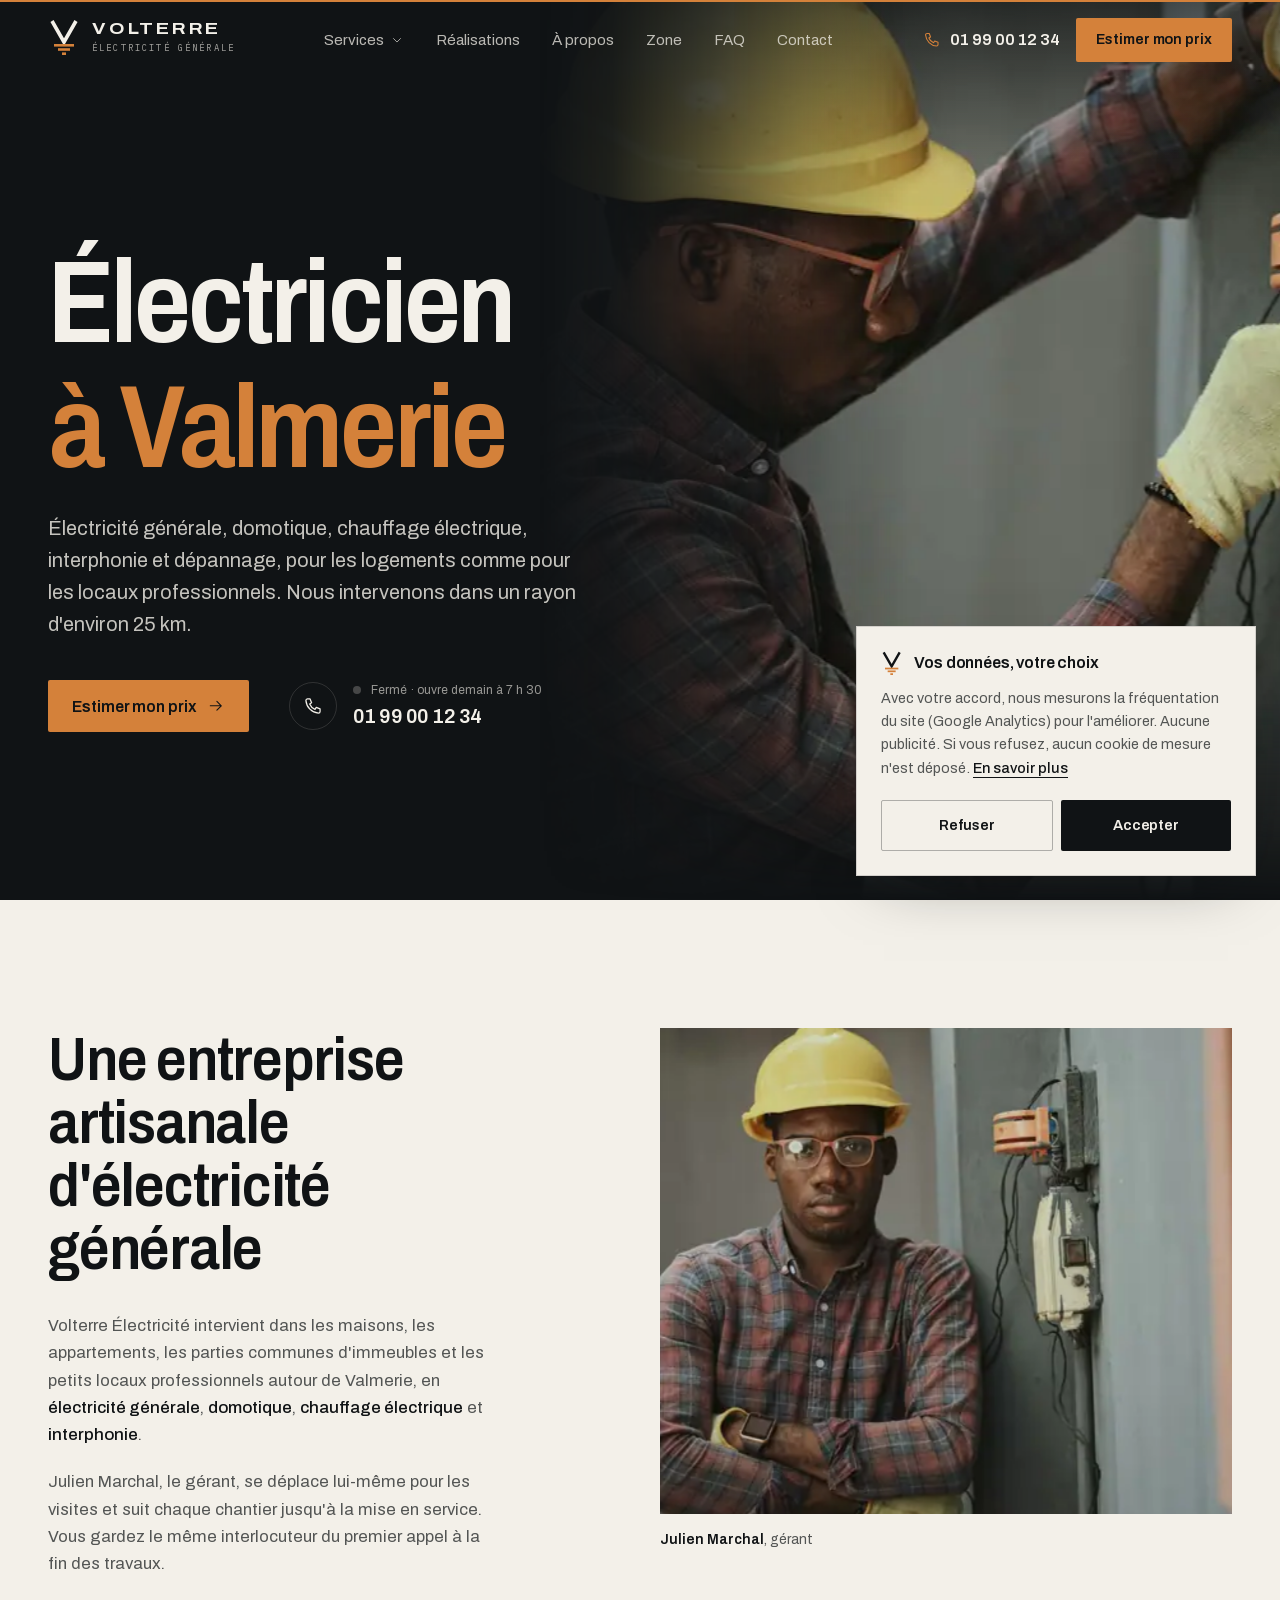
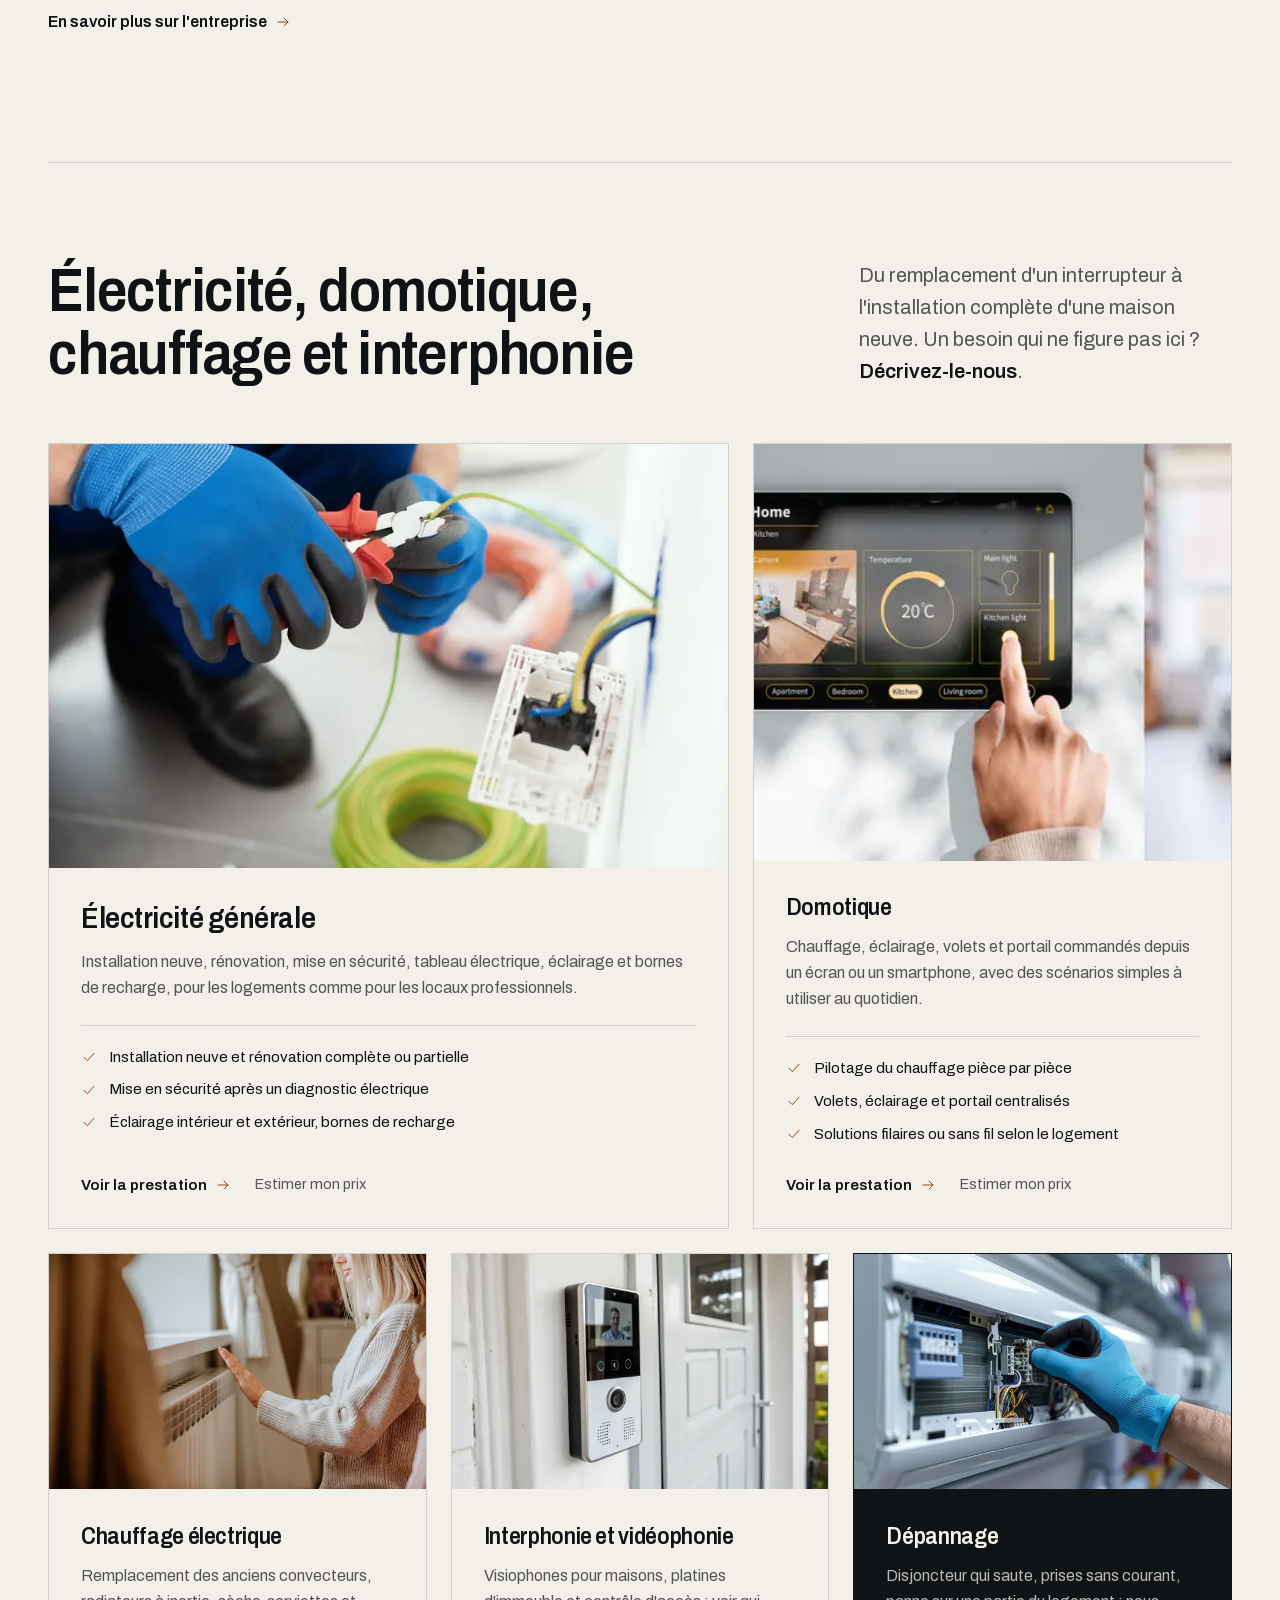
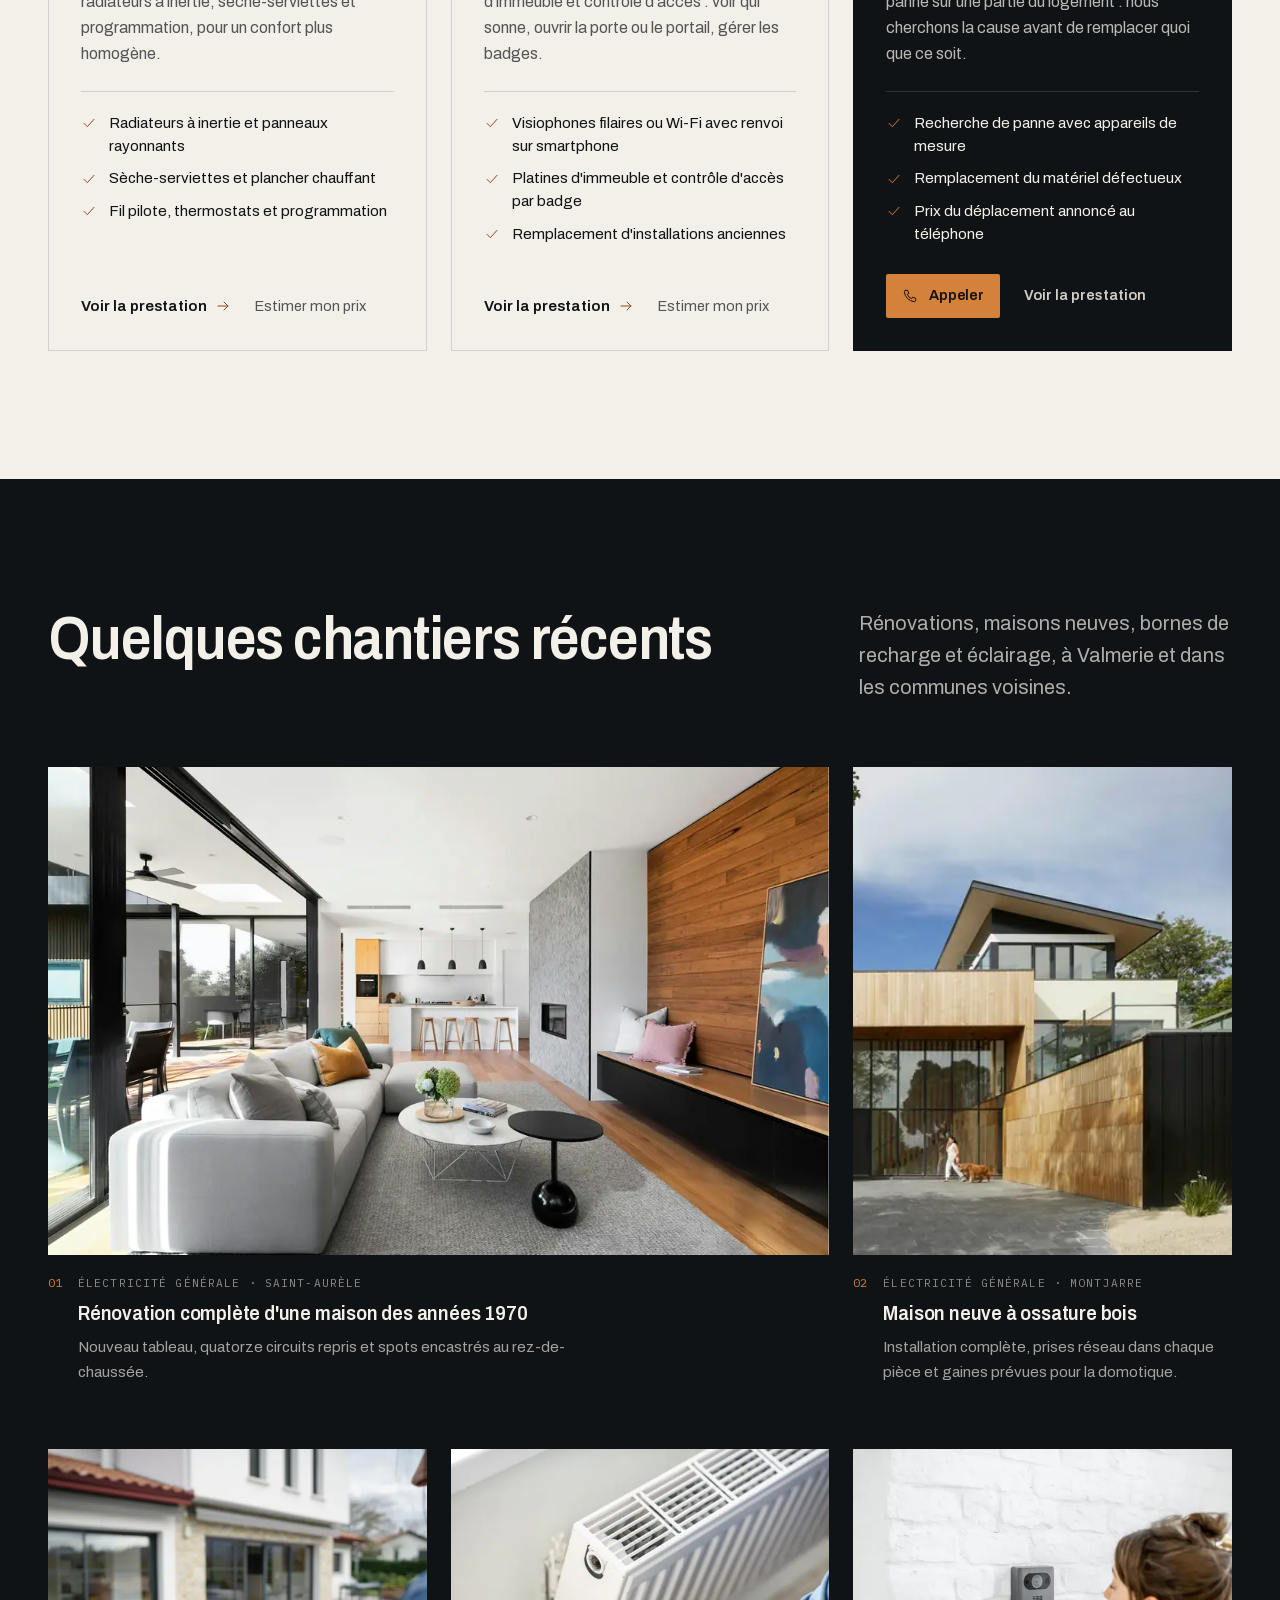
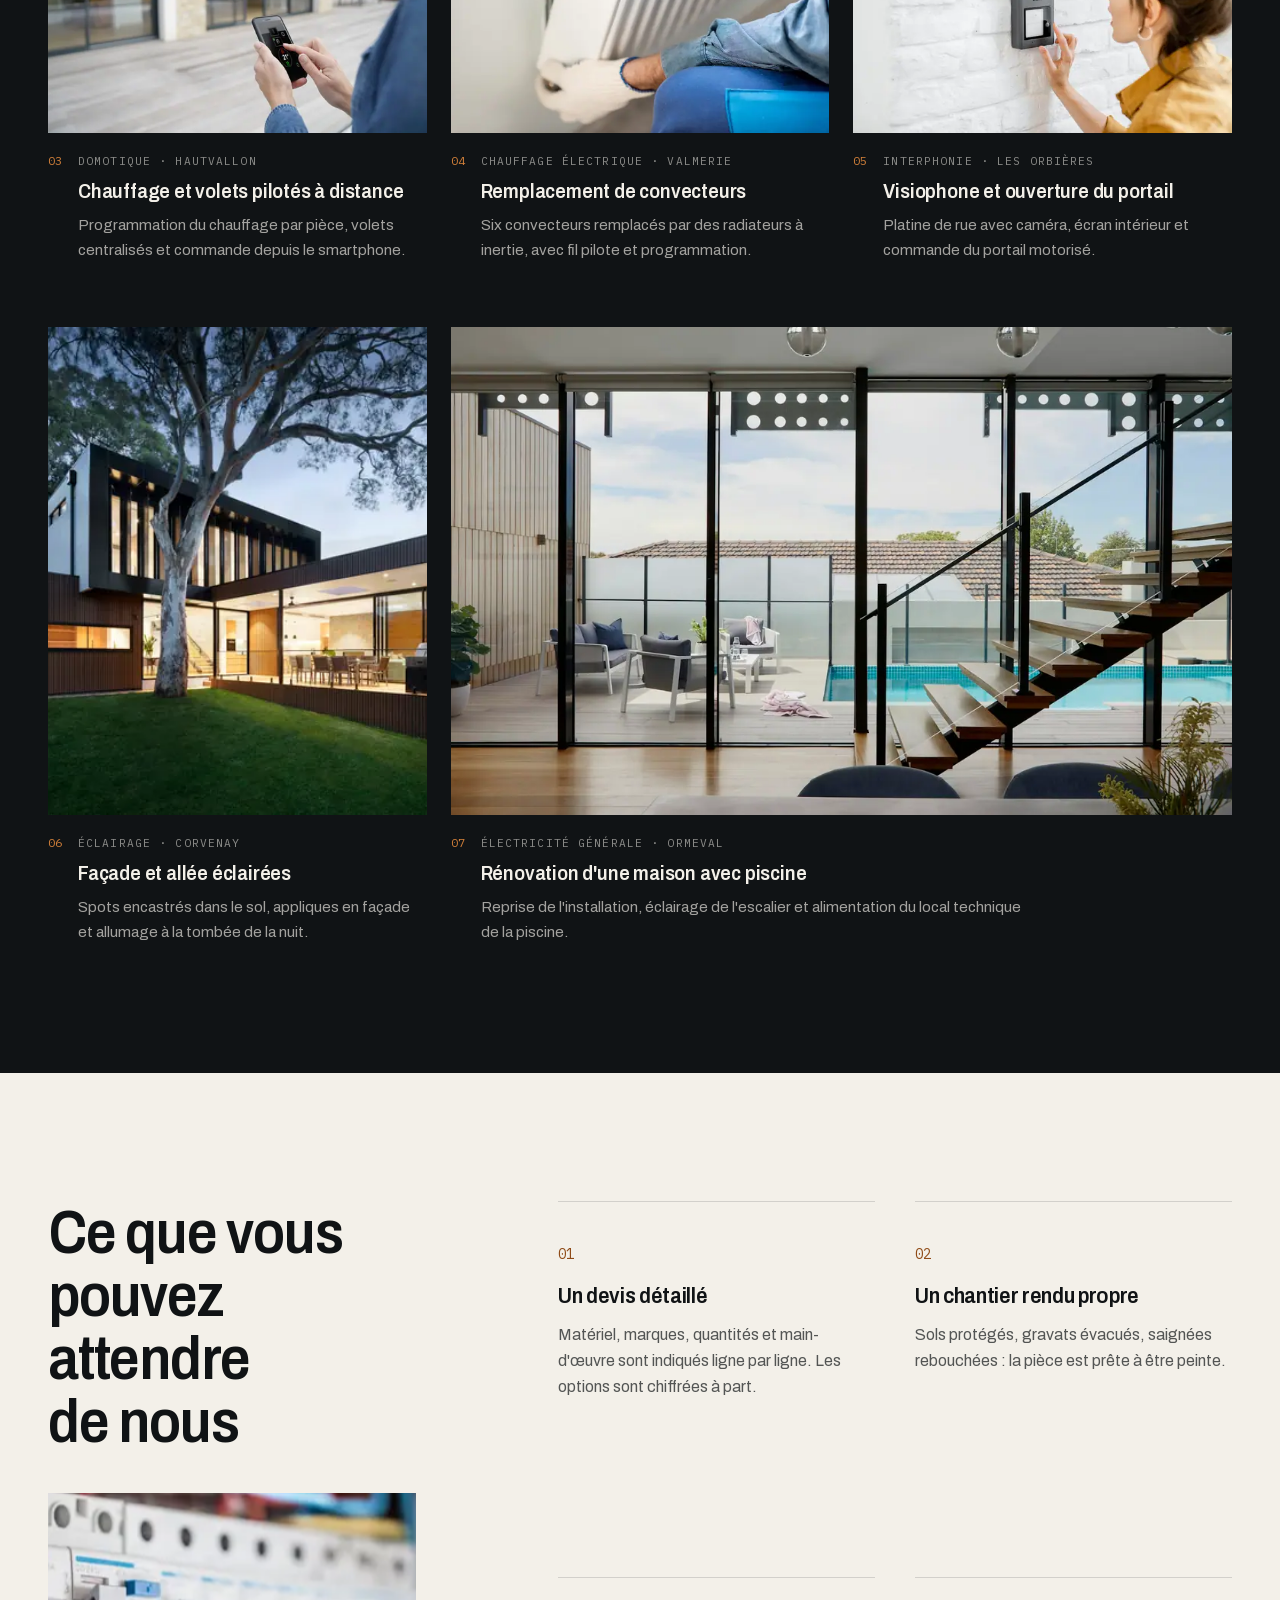
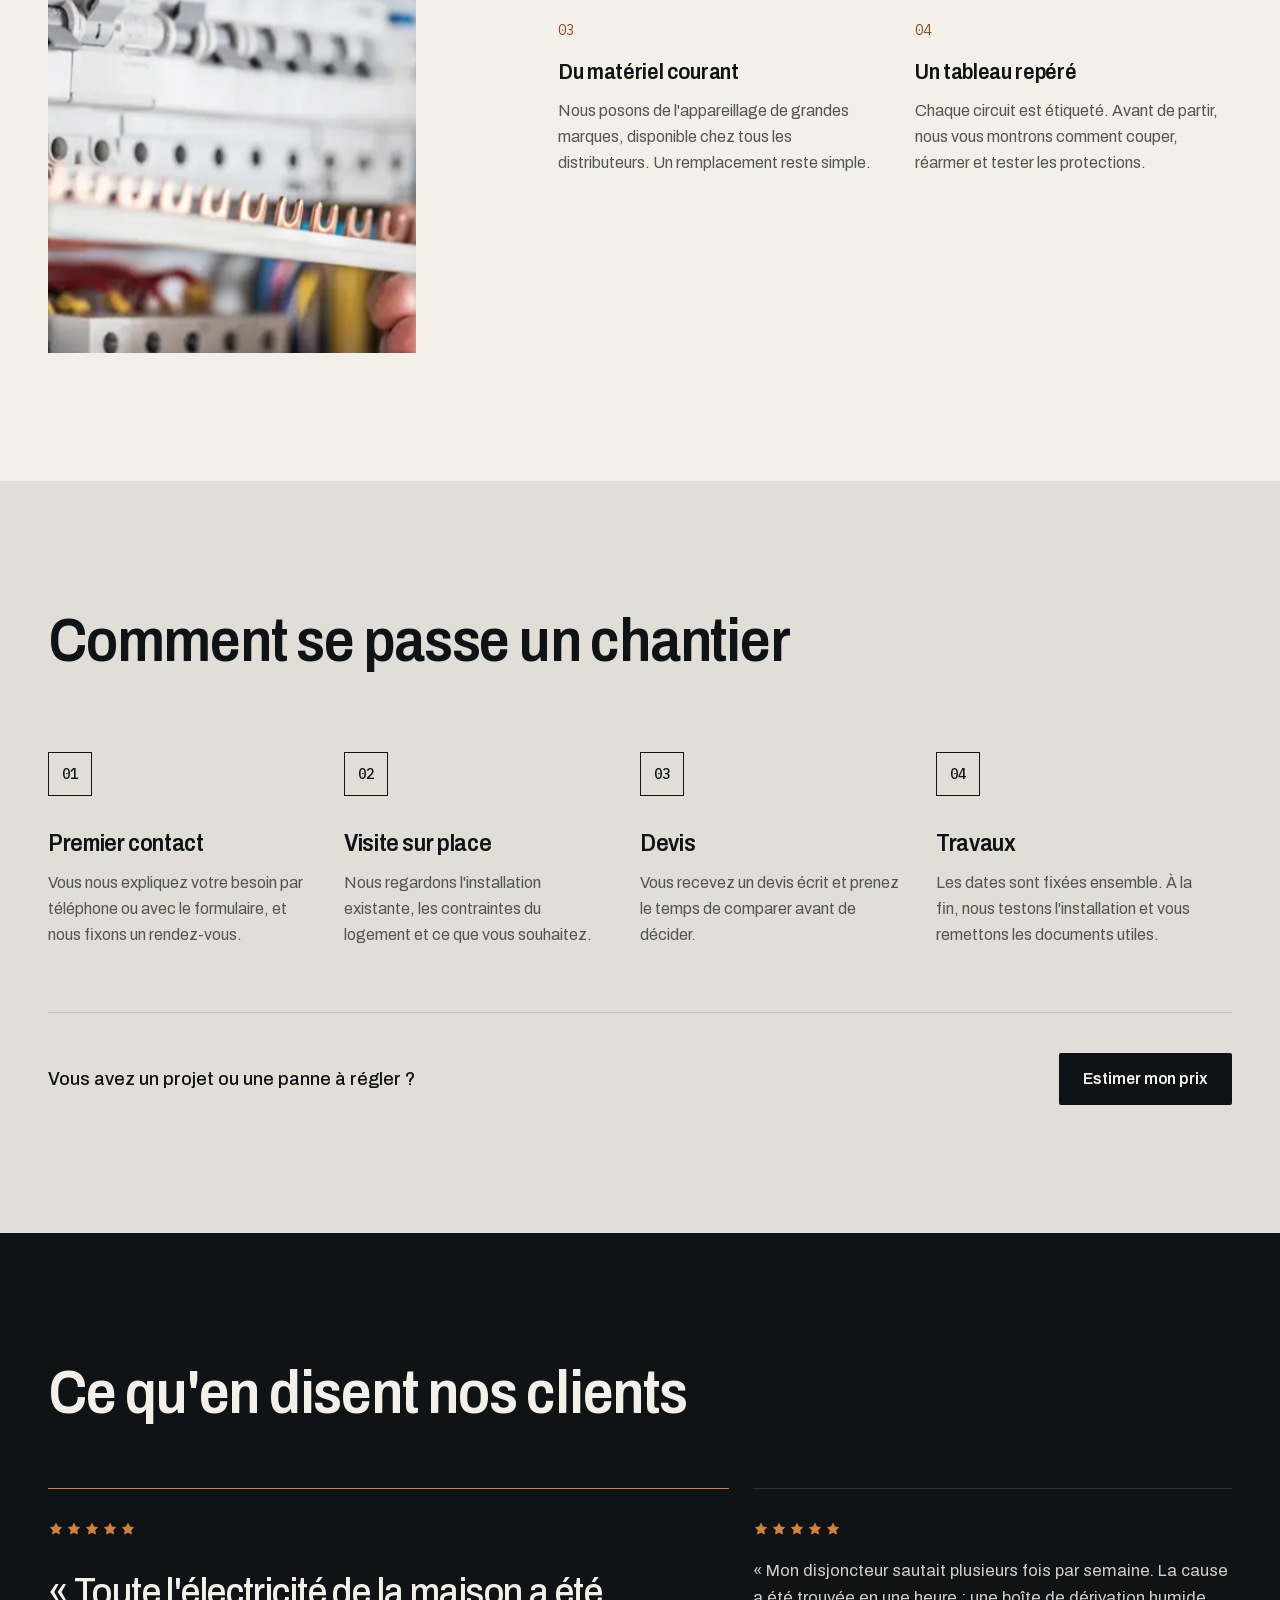
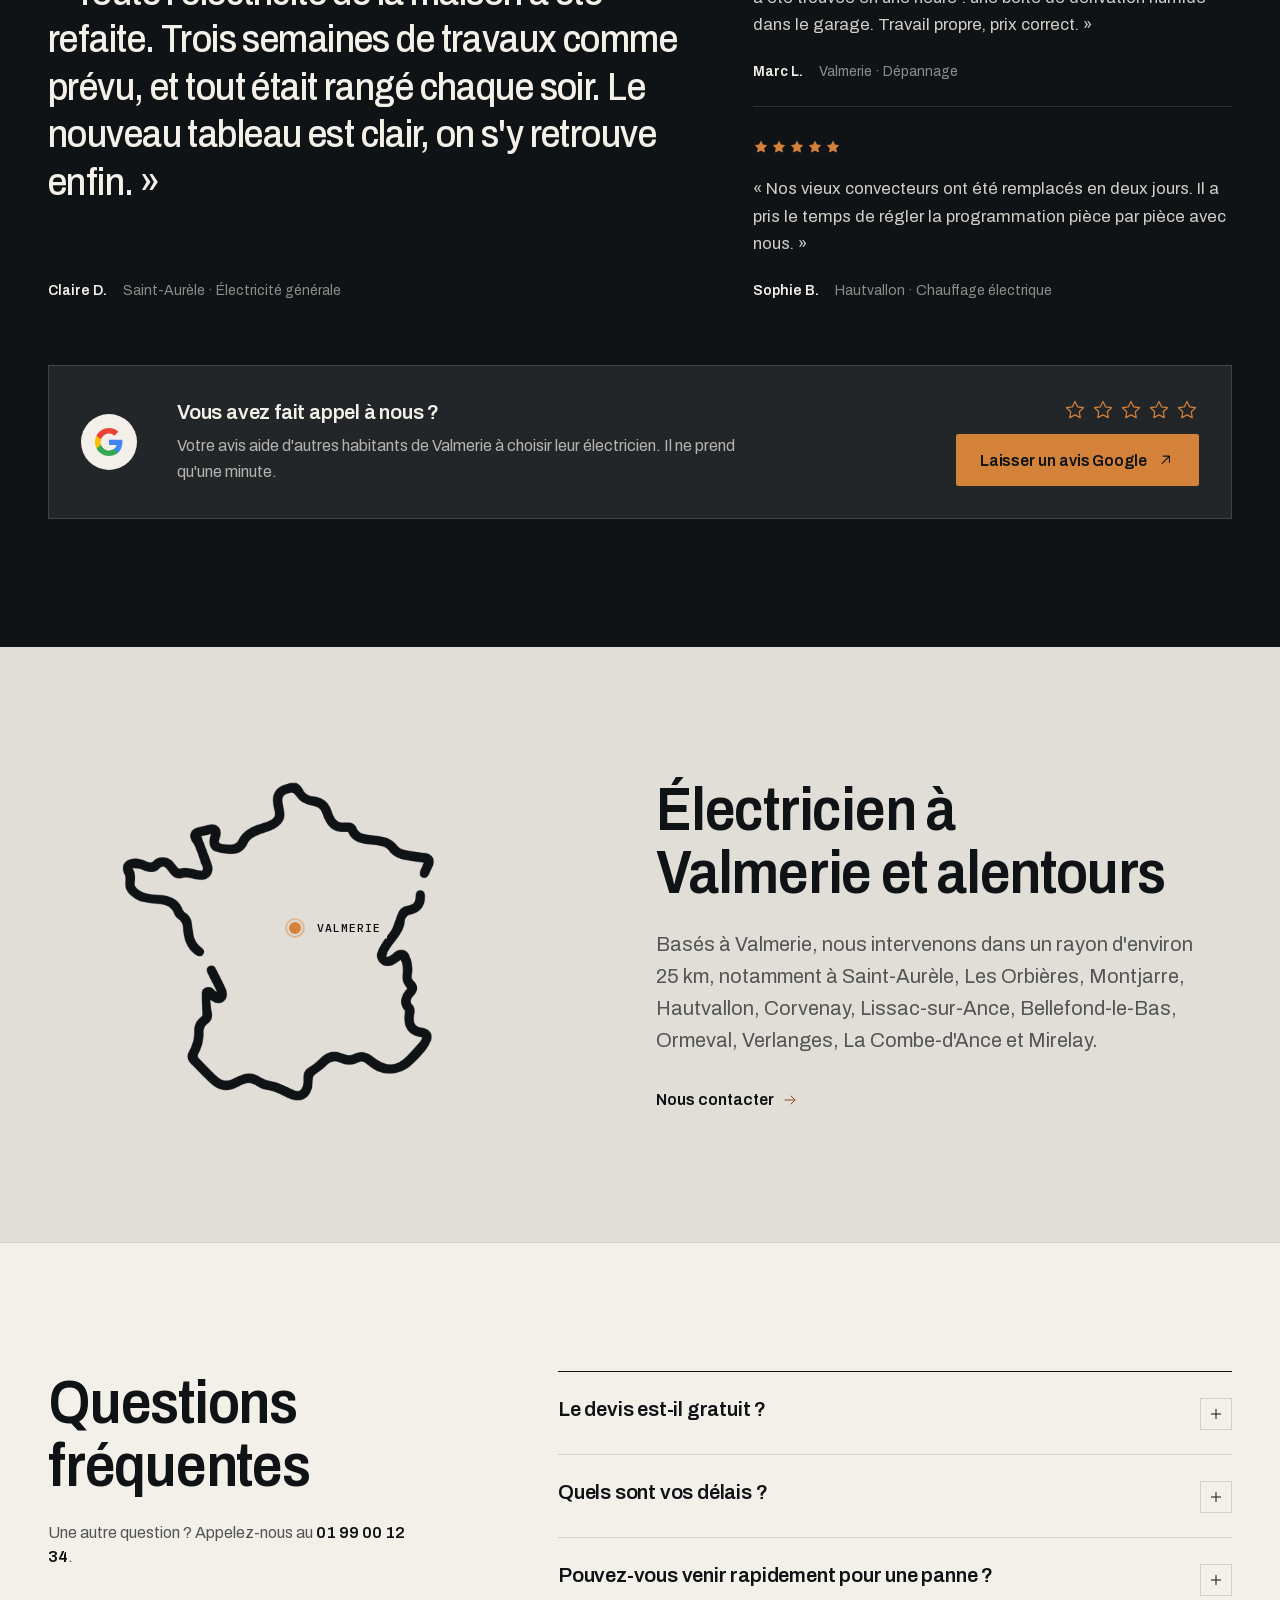
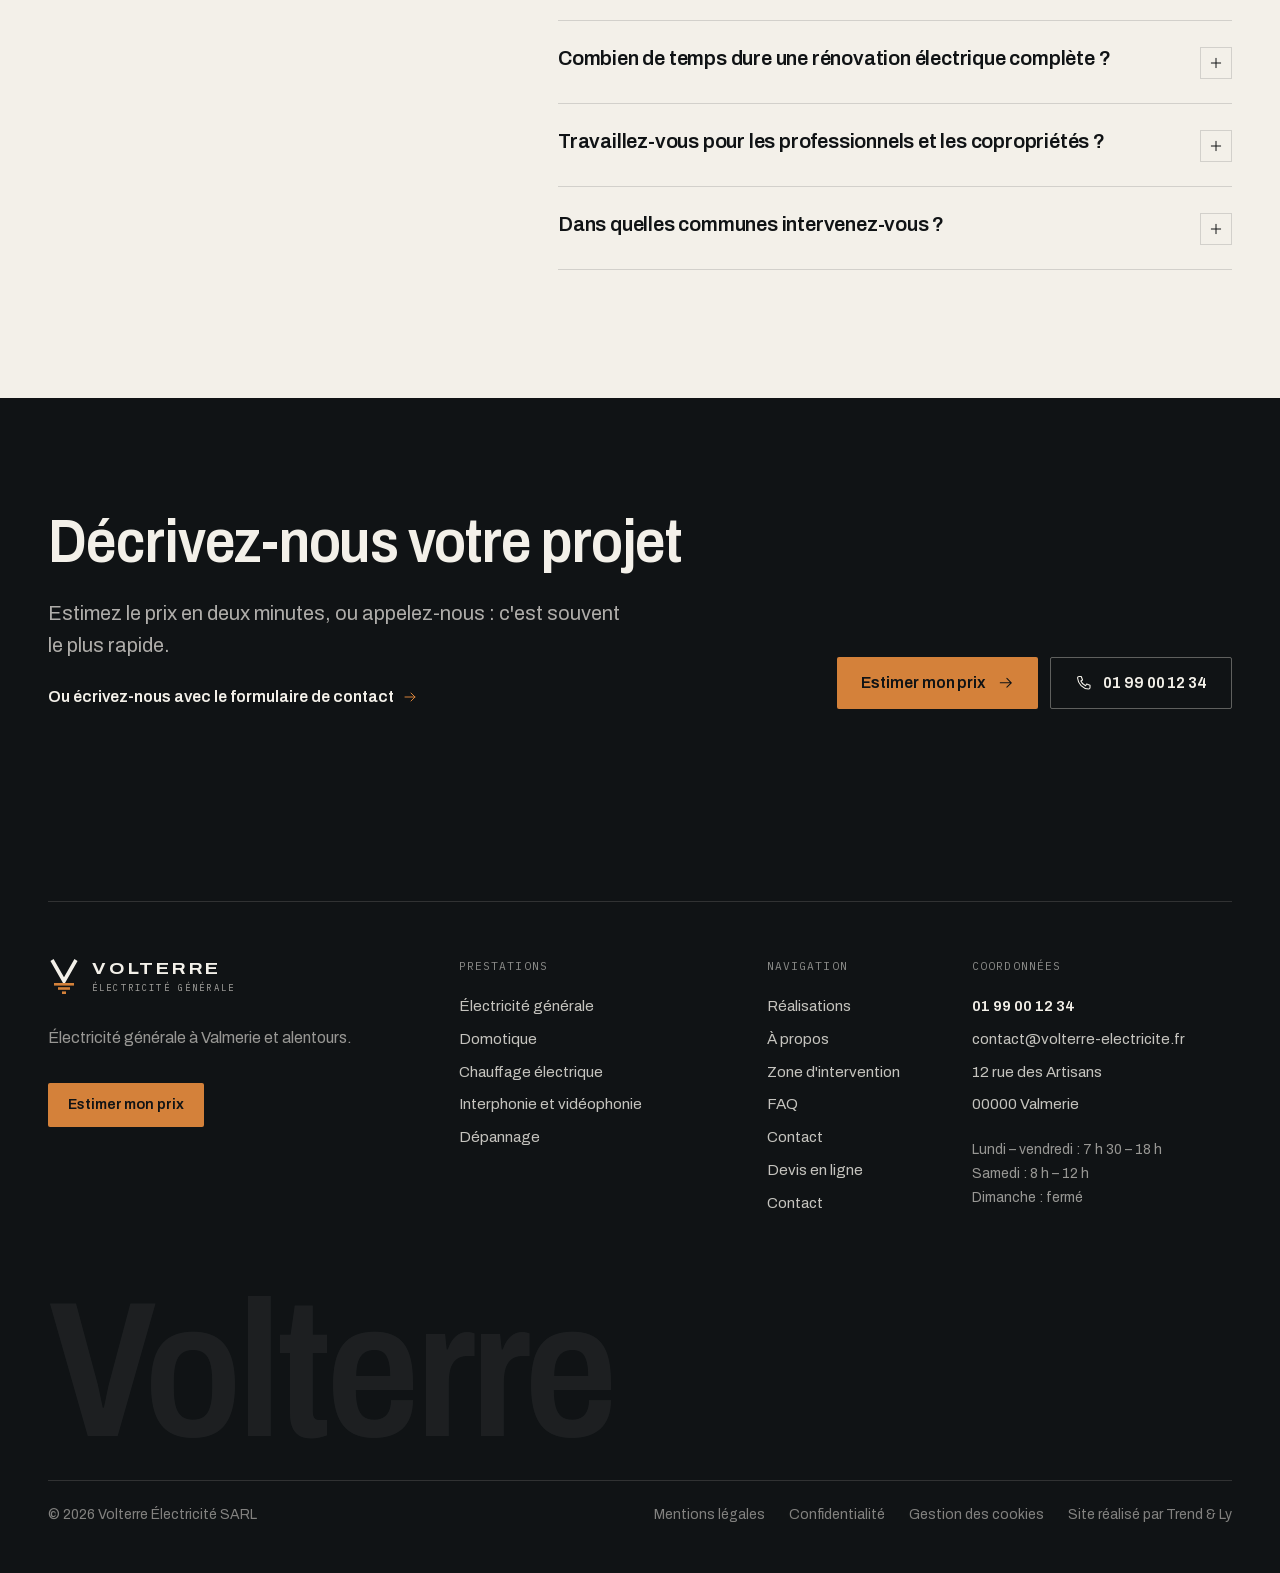
==== commit 2580a11b: "Softer desktop hero photo fade Co-Authored-By: Claude Opus 5.5 <noreply@anthropic.com>" ====
--- a/index.html
+++ b/index.html
@@ -1,4 +1,4 @@
-<!DOCTYPE html><!--COugDzTTl4UuNCCZcWM_P--><html lang="fr" class="__variable_7347c0 __variable_9f0762" style="--brand-accent:#D4813A;--brand-accent-deep:#8F4B17;--brand-ink:#101315;--brand-paper:#F3F0E9"><head><meta charSet="utf-8"/><meta name="viewport" content="width=device-width, initial-scale=1"/><link rel="preload" as="image" imageSrcSet="/images/hero-electricien-640.webp 640w, /images/hero-electricien-1024.webp 1024w, /images/hero-electricien-1600.webp 1600w, /images/hero-electricien-2400.webp 2400w" imageSizes="(min-width: 1024px) 47vw, 100vw" fetchPriority="high"/><link rel="stylesheet" href="/_next/static/css/15cede910f14bd88.css" data-precedence="next"/><link rel="preload" as="script" fetchPriority="low" href="/_next/static/chunks/webpack-d290e10e9b853559.js"/><script src="/_next/static/chunks/4bd1b696-c023c6e3521b1417.js" async=""></script><script src="/_next/static/chunks/255-ae2f3343083aecc8.js" async=""></script><script src="/_next/static/chunks/main-app-78098fa7c3457bb3.js" async=""></script><script src="/_next/static/chunks/473-467d3f5913ca6d82.js" async=""></script><script src="/_next/static/chunks/app/layout-889916f5eceafc29.js" async=""></script><script src="/_next/static/chunks/906-8791c50ef2036c59.js" async=""></script><script src="/_next/static/chunks/app/page-788e021ece680753.js" async=""></script><meta name="theme-color" content="#101315"/><title>Électricien à Valmerie | Volterre</title><meta name="description" content="Électricien à Valmerie et dans un rayon de 25 km : électricité générale, domotique, chauffage électrique, interphone et visiophone, dépannage."/><meta name="application-name" content="Volterre Électricité"/><meta name="robots" content="noindex, nofollow"/><link rel="canonical" href="https://28zaaky.github.io/"/><meta name="format-detection" content="telephone=no"/><meta property="og:title" content="Électricien à Valmerie | Volterre"/><meta property="og:description" content="Électricien à Valmerie et dans un rayon de 25 km : électricité générale, domotique, chauffage électrique, interphone et visiophone, dépannage."/><meta property="og:url" content="https://28zaaky.github.io/"/><meta property="og:site_name" content="Volterre Électricité"/><meta property="og:locale" content="fr_FR"/><meta property="og:image" content="https://28zaaky.github.io/og.jpg"/><meta property="og:image:width" content="1200"/><meta property="og:image:height" content="630"/><meta property="og:image:alt" content="Électricien en casque de chantier intervenant sur un boîtier électrique"/><meta property="og:type" content="website"/><meta name="twitter:card" content="summary_large_image"/><meta name="twitter:title" content="Électricien à Valmerie | Volterre"/><meta name="twitter:description" content="Électricien à Valmerie et dans un rayon de 25 km : électricité générale, domotique, chauffage électrique, interphone et visiophone, dépannage."/><meta name="twitter:image" content="https://28zaaky.github.io/og.jpg"/><link rel="icon" href="/icon.svg?e00b1b71662947fe" type="image/svg+xml" sizes="any"/><script>document.documentElement.classList.add('js')</script><script src="/_next/static/chunks/polyfills-42372ed130431b0a.js" noModule=""></script></head><body><div hidden=""><!--$--><!--/$--></div><div class="scroll-progress" aria-hidden="true"></div><a href="#contenu" class="sr-only focus:not-sr-only focus:fixed focus:left-4 focus:top-4 focus:z-50 focus:bg-paper focus:px-4 focus:py-3 focus:text-ink">Aller au contenu</a><header class="site-header fixed inset-x-0 top-0 z-40 transition-[transform,background-color,border-color,color] duration-500 ease-[var(--ease-out-expo)] translate-y-0 border-b border-transparent text-paper"><div class="container-x flex h-[4.5rem] items-center justify-between gap-6 lg:h-20"><a href="/" class="shrink-0" aria-label="Volterre Électricité — accueil"><span class="inline-flex items-center gap-3 text-paper "><svg viewBox="0 0 32 36" class="h-9 w-auto shrink-0" aria-hidden="true" focusable="false"><path d="M4 2 16 23 28 2" fill="none" stroke="currentColor" stroke-width="3.6" stroke-linejoin="miter" stroke-miterlimit="10"></path><rect x="6" y="25" width="20" height="2.6" class="fill-accent"></rect><rect x="10" y="29.2" width="12" height="2.6" class="fill-accent"></rect><rect x="14" y="33.4" width="4" height="2.6" class="fill-accent"></rect></svg><span class="flex flex-col leading-none"><span class="text-[1.08rem] font-bold uppercase tracking-[0.16em] [font-stretch:112%]">Volterre</span><span class="mono mt-[0.4rem] text-[0.56rem] uppercase tracking-[0.24em] opacity-65">Électricité générale</span></span></span></a><nav aria-label="Navigation principale" class="hidden lg:block"><ul class="flex items-center gap-6 text-[0.95rem] xl:gap-8"><li class="relative"><button type="button" aria-expanded="false" aria-controls="services-menu" class="inline-flex items-center gap-1.5 link-rule py-1 transition-opacity opacity-75 hover:opacity-100">Services<svg viewBox="0 0 24 24" fill="none" stroke="currentColor" stroke-width="1.5" stroke-linecap="round" stroke-linejoin="round" class="size-3.5 transition-transform duration-300 rotate-90" aria-hidden="true" focusable="false"><path d="m9.5 6 6 6-6 6"></path></svg></button></li><li><a href="/#realisations" class="link-rule py-1 transition-opacity opacity-75 hover:opacity-100">Réalisations</a></li><li><a href="/a-propos/" class="link-rule py-1 transition-opacity opacity-75 hover:opacity-100">À propos</a></li><li><a href="/#zone" class="link-rule py-1 transition-opacity opacity-75 hover:opacity-100">Zone</a></li><li><a href="/#faq" class="link-rule py-1 transition-opacity opacity-75 hover:opacity-100">FAQ</a></li><li><a href="/contact/" class="link-rule py-1 transition-opacity opacity-75 hover:opacity-100">Contact</a></li></ul></nav><div class="flex items-center gap-2 sm:gap-4"><a href="tel:+33199001234" class="hidden items-center gap-2.5 font-semibold tabular-nums md:inline-flex lg:hidden xl:inline-flex" aria-label="Appeler le 01 99 00 12 34"><svg viewBox="0 0 24 24" fill="none" stroke="currentColor" stroke-width="1.5" stroke-linecap="round" stroke-linejoin="round" class="size-[1.1rem] text-accent" aria-hidden="true" focusable="false"><path d="M5.5 3.5h3l1.8 4.6-2.3 1.5a11.5 11.5 0 0 0 6.4 6.4l1.5-2.3 4.6 1.8v3a2 2 0 0 1-2 2A16.5 16.5 0 0 1 3.5 5.5a2 2 0 0 1 2-2Z"></path></svg>01 99 00 12 34</a><a href="/devis-en-ligne/" class="btn btn-accent hidden min-h-11 px-5 py-2.5 text-[0.9rem] sm:inline-flex">Estimer mon prix</a><button type="button" aria-expanded="false" aria-controls="mobile-menu" class="-mr-2 grid size-11 place-items-center lg:hidden"><span class="sr-only">Ouvrir le menu</span><svg viewBox="0 0 24 24" fill="none" stroke="currentColor" stroke-width="1.5" stroke-linecap="round" stroke-linejoin="round" class="size-6" aria-hidden="true" focusable="false"><path d="M4 9h16M4 15h16"></path></svg></button></div></div><div id="services-menu" inert="" class="mega absolute inset-x-0 top-full hidden text-ink lg:grid "><div class="overflow-hidden"><div class="mega-inner border-b border-line bg-paper shadow-[0_30px_50px_-36px_rgb(16_19_21/0.4)]"><div class="container-x grid grid-cols-12 gap-10 py-8"><ol class="col-span-7 border-t border-line xl:col-span-6"><li class="mega-item" style="--i:0"><a href="/electricite-generale/" class="group relative flex items-center gap-5 border-b border-line py-3.5 pl-1 pr-2 transition-[padding,background-color] duration-500 ease-[var(--ease-out-expo)] hover:bg-paper-2 hover:pl-4 focus-visible:bg-paper-2 focus-visible:pl-4 aria-[current=page]:pl-4"><span aria-hidden="true" class="absolute inset-y-0 left-0 w-[2px] origin-top bg-accent-deep transition-transform duration-500 ease-[var(--ease-out-expo)] group-hover:scale-y-100 group-focus-visible:scale-y-100 scale-y-0"></span><span class="mono w-6 shrink-0 text-xs text-accent-deep">01</span><span class="flex-1 text-[1.1rem] font-semibold tracking-[-0.01em]">Électricité générale</span><svg viewBox="0 0 24 24" fill="none" stroke="currentColor" stroke-width="1.5" stroke-linecap="round" stroke-linejoin="round" class="size-4 shrink-0 -translate-x-2 text-accent-deep opacity-0 transition-[opacity,transform] duration-500 ease-[var(--ease-out-expo)] group-hover:translate-x-0 group-hover:opacity-100 group-focus-visible:translate-x-0 group-focus-visible:opacity-100" aria-hidden="true" focusable="false"><path d="M4.5 12h15M13.5 6l6 6-6 6"></path></svg></a></li><li class="mega-item" style="--i:1"><a href="/domotique/" class="group relative flex items-center gap-5 border-b border-line py-3.5 pl-1 pr-2 transition-[padding,background-color] duration-500 ease-[var(--ease-out-expo)] hover:bg-paper-2 hover:pl-4 focus-visible:bg-paper-2 focus-visible:pl-4 aria-[current=page]:pl-4"><span aria-hidden="true" class="absolute inset-y-0 left-0 w-[2px] origin-top bg-accent-deep transition-transform duration-500 ease-[var(--ease-out-expo)] group-hover:scale-y-100 group-focus-visible:scale-y-100 scale-y-0"></span><span class="mono w-6 shrink-0 text-xs text-accent-deep">02</span><span class="flex-1 text-[1.1rem] font-semibold tracking-[-0.01em]">Domotique</span><svg viewBox="0 0 24 24" fill="none" stroke="currentColor" stroke-width="1.5" stroke-linecap="round" stroke-linejoin="round" class="size-4 shrink-0 -translate-x-2 text-accent-deep opacity-0 transition-[opacity,transform] duration-500 ease-[var(--ease-out-expo)] group-hover:translate-x-0 group-hover:opacity-100 group-focus-visible:translate-x-0 group-focus-visible:opacity-100" aria-hidden="true" focusable="false"><path d="M4.5 12h15M13.5 6l6 6-6 6"></path></svg></a></li><li class="mega-item" style="--i:2"><a href="/chauffage-electrique/" class="group relative flex items-center gap-5 border-b border-line py-3.5 pl-1 pr-2 transition-[padding,background-color] duration-500 ease-[var(--ease-out-expo)] hover:bg-paper-2 hover:pl-4 focus-visible:bg-paper-2 focus-visible:pl-4 aria-[current=page]:pl-4"><span aria-hidden="true" class="absolute inset-y-0 left-0 w-[2px] origin-top bg-accent-deep transition-transform duration-500 ease-[var(--ease-out-expo)] group-hover:scale-y-100 group-focus-visible:scale-y-100 scale-y-0"></span><span class="mono w-6 shrink-0 text-xs text-accent-deep">03</span><span class="flex-1 text-[1.1rem] font-semibold tracking-[-0.01em]">Chauffage électrique</span><svg viewBox="0 0 24 24" fill="none" stroke="currentColor" stroke-width="1.5" stroke-linecap="round" stroke-linejoin="round" class="size-4 shrink-0 -translate-x-2 text-accent-deep opacity-0 transition-[opacity,transform] duration-500 ease-[var(--ease-out-expo)] group-hover:translate-x-0 group-hover:opacity-100 group-focus-visible:translate-x-0 group-focus-visible:opacity-100" aria-hidden="true" focusable="false"><path d="M4.5 12h15M13.5 6l6 6-6 6"></path></svg></a></li><li class="mega-item" style="--i:3"><a href="/interphone-visiophone/" class="group relative flex items-center gap-5 border-b border-line py-3.5 pl-1 pr-2 transition-[padding,background-color] duration-500 ease-[var(--ease-out-expo)] hover:bg-paper-2 hover:pl-4 focus-visible:bg-paper-2 focus-visible:pl-4 aria-[current=page]:pl-4"><span aria-hidden="true" class="absolute inset-y-0 left-0 w-[2px] origin-top bg-accent-deep transition-transform duration-500 ease-[var(--ease-out-expo)] group-hover:scale-y-100 group-focus-visible:scale-y-100 scale-y-0"></span><span class="mono w-6 shrink-0 text-xs text-accent-deep">04</span><span class="flex-1 text-[1.1rem] font-semibold tracking-[-0.01em]">Interphonie et vidéophonie</span><svg viewBox="0 0 24 24" fill="none" stroke="currentColor" stroke-width="1.5" stroke-linecap="round" stroke-linejoin="round" class="size-4 shrink-0 -translate-x-2 text-accent-deep opacity-0 transition-[opacity,transform] duration-500 ease-[var(--ease-out-expo)] group-hover:translate-x-0 group-hover:opacity-100 group-focus-visible:translate-x-0 group-focus-visible:opacity-100" aria-hidden="true" focusable="false"><path d="M4.5 12h15M13.5 6l6 6-6 6"></path></svg></a></li><li class="mega-item" style="--i:4"><a href="/depannage-electrique/" class="group relative flex items-center gap-5 border-b border-line py-3.5 pl-1 pr-2 transition-[padding,background-color] duration-500 ease-[var(--ease-out-expo)] hover:bg-paper-2 hover:pl-4 focus-visible:bg-paper-2 focus-visible:pl-4 aria-[current=page]:pl-4"><span aria-hidden="true" class="absolute inset-y-0 left-0 w-[2px] origin-top bg-accent-deep transition-transform duration-500 ease-[var(--ease-out-expo)] group-hover:scale-y-100 group-focus-visible:scale-y-100 scale-y-0"></span><span class="mono w-6 shrink-0 text-xs text-accent-deep">05</span><span class="flex-1 text-[1.1rem] font-semibold tracking-[-0.01em]">Dépannage</span><svg viewBox="0 0 24 24" fill="none" stroke="currentColor" stroke-width="1.5" stroke-linecap="round" stroke-linejoin="round" class="size-4 shrink-0 -translate-x-2 text-accent-deep opacity-0 transition-[opacity,transform] duration-500 ease-[var(--ease-out-expo)] group-hover:translate-x-0 group-hover:opacity-100 group-focus-visible:translate-x-0 group-focus-visible:opacity-100" aria-hidden="true" focusable="false"><path d="M4.5 12h15M13.5 6l6 6-6 6"></path></svg></a></li></ol><div class="col-span-4 col-start-9 flex flex-col justify-end gap-3 pb-1 text-sm"><a href="/#prestations" class="link-rule self-start text-muted hover:text-ink">Toutes les prestations</a><a href="/devis-en-ligne/" class="inline-flex items-center gap-2 self-start font-semibold"><span class="link-rule">Estimer le prix de mes travaux</span><svg viewBox="0 0 24 24" fill="none" stroke="currentColor" stroke-width="1.5" stroke-linecap="round" stroke-linejoin="round" class="size-4 text-accent-deep" aria-hidden="true" focusable="false"><path d="M4.5 12h15M13.5 6l6 6-6 6"></path></svg></a></div></div></div></div></div></header><div id="mobile-menu" class="fixed inset-0 z-30 flex flex-col overflow-y-auto bg-ink text-paper transition-[opacity,visibility] duration-500 ease-[var(--ease-out-expo)] lg:hidden invisible opacity-0" aria-hidden="true" inert=""><nav aria-label="Navigation mobile" class="container-x flex-1 pb-6 pt-28"><ul><li class="border-b border-line-dark"><button type="button" aria-expanded="false" aria-controls="mobile-services" class="flex w-full items-center justify-between py-4 text-left"><span class="display text-[2rem]">Services</span><svg viewBox="0 0 24 24" fill="none" stroke="currentColor" stroke-width="1.5" stroke-linecap="round" stroke-linejoin="round" class="size-6 transition-transform duration-300 " aria-hidden="true" focusable="false"><path d="M12 5v14M5 12h14"></path></svg></button><ul id="mobile-services" hidden="" class="pb-4"><li><a href="/electricite-generale/" class="flex items-baseline gap-4 py-2.5 text-[1.05rem] text-paper/85"><span class="mono w-5 text-xs text-accent">01</span>Électricité générale</a></li><li><a href="/domotique/" class="flex items-baseline gap-4 py-2.5 text-[1.05rem] text-paper/85"><span class="mono w-5 text-xs text-accent">02</span>Domotique</a></li><li><a href="/chauffage-electrique/" class="flex items-baseline gap-4 py-2.5 text-[1.05rem] text-paper/85"><span class="mono w-5 text-xs text-accent">03</span>Chauffage électrique</a></li><li><a href="/interphone-visiophone/" class="flex items-baseline gap-4 py-2.5 text-[1.05rem] text-paper/85"><span class="mono w-5 text-xs text-accent">04</span>Interphonie et vidéophonie</a></li><li><a href="/depannage-electrique/" class="flex items-baseline gap-4 py-2.5 text-[1.05rem] text-paper/85"><span class="mono w-5 text-xs text-accent">05</span>Dépannage</a></li></ul></li><li class="border-b border-line-dark"><a href="/#realisations" class="block py-4"><span class="display text-[2rem]">Réalisations</span></a></li><li class="border-b border-line-dark"><a href="/a-propos/" class="block py-4"><span class="display text-[2rem]">À propos</span></a></li><li class="border-b border-line-dark"><a href="/#zone" class="block py-4"><span class="display text-[2rem]">Zone d&#x27;intervention</span></a></li><li class="border-b border-line-dark"><a href="/#faq" class="block py-4"><span class="display text-[2rem]">FAQ</span></a></li><li class="border-b border-line-dark"><a href="/contact/" class="block py-4"><span class="display text-[2rem]">Contact</span></a></li></ul></nav><div class="container-x space-y-3 pb-10 pt-2"><a href="tel:+33199001234" class="btn btn-accent w-full text-base"><svg viewBox="0 0 24 24" fill="none" stroke="currentColor" stroke-width="1.5" stroke-linecap="round" stroke-linejoin="round" class="size-5" aria-hidden="true" focusable="false"><path d="M5.5 3.5h3l1.8 4.6-2.3 1.5a11.5 11.5 0 0 0 6.4 6.4l1.5-2.3 4.6 1.8v3a2 2 0 0 1-2 2A16.5 16.5 0 0 1 3.5 5.5a2 2 0 0 1 2-2Z"></path></svg> Appeler le <!-- -->01 99 00 12 34</a><a href="/devis-en-ligne/" class="btn btn-ghost-light w-full">Estimer mon prix</a></div></div><main id="contenu"><section id="top" class="relative isolate overflow-hidden bg-ink text-paper" aria-labelledby="hero-title"><div class="absolute inset-x-0 top-0 -z-10 h-[56svh] min-h-[22rem] overflow-hidden lg:inset-y-0 lg:left-auto lg:h-auto lg:w-[47%]"><div class="parallax h-full w-full"><img src="/images/hero-electricien-2400.webp" srcSet="/images/hero-electricien-640.webp 640w, /images/hero-electricien-1024.webp 1024w, /images/hero-electricien-1600.webp 1600w, /images/hero-electricien-2400.webp 2400w" sizes="(min-width: 1024px) 47vw, 100vw" width="2400" height="1602" alt="Électricien en casque de chantier intervenant sur un boîtier électrique" loading="eager" fetchPriority="high" decoding="async" class="hero-photo h-full w-full object-cover object-[38%_30%]" style="background-color:#484848"/></div><div class="absolute inset-0 bg-gradient-to-b from-ink/70 via-ink/10 to-ink lg:bg-gradient-to-r lg:from-ink lg:via-ink/0 lg:to-ink/0"></div><div class="absolute inset-x-0 top-0 h-40 bg-gradient-to-b from-ink/60 to-transparent"></div></div><div class="container-x relative grid min-h-[100svh] grid-cols-1 content-end pb-12 pt-[40svh] lg:grid-cols-12 lg:content-center lg:pb-16 lg:pt-36"><div class="lg:col-span-7 xl:col-span-7"><h1 id="hero-title" class="display text-[clamp(3rem,1.4rem+7.4vw,7.5rem)]"><span class="hero-mask"><span class="hero-line" style="--d:150">Électricien</span></span> <span class="hero-mask"><span class="hero-line text-accent" style="--d:260">à <!-- -->Valmerie</span></span></h1><p class="hero-rise lead mt-7 max-w-[34rem] text-paper/80" style="--d:380">Électricité générale, domotique, chauffage électrique, interphonie et dépannage, pour les logements comme pour les locaux professionnels. Nous intervenons dans un rayon d&#x27;environ 25 km.</p><div class="hero-rise mt-10 flex flex-col gap-7 sm:flex-row sm:items-center sm:gap-10" style="--d:480"><a href="/devis-en-ligne/" class="btn btn-accent self-start">Estimer mon prix<svg viewBox="0 0 24 24" fill="none" stroke="currentColor" stroke-width="1.5" stroke-linecap="round" stroke-linejoin="round" class="btn-arrow size-[1.1rem]" aria-hidden="true" focusable="false"><path d="M4.5 12h15M13.5 6l6 6-6 6"></path></svg></a><a href="tel:+33199001234" class="group flex items-center gap-4"><span class="grid size-12 shrink-0 place-items-center rounded-full border border-line-dark transition-colors group-hover:border-accent group-hover:text-accent"><svg viewBox="0 0 24 24" fill="none" stroke="currentColor" stroke-width="1.5" stroke-linecap="round" stroke-linejoin="round" class="size-5" aria-hidden="true" focusable="false"><path d="M5.5 3.5h3l1.8 4.6-2.3 1.5a11.5 11.5 0 0 0 6.4 6.4l1.5-2.3 4.6 1.8v3a2 2 0 0 1-2 2A16.5 16.5 0 0 1 3.5 5.5a2 2 0 0 1 2-2Z"></path></svg></span><span class="flex flex-col"><span class="inline-flex items-center gap-2.5 text-xs text-paper/60" aria-live="polite"><span aria-hidden="true" class="size-2 rounded-full bg-current opacity-40"></span><span aria-hidden="true" class="min-h-[1lh] transition-opacity duration-500 opacity-0">Ouvert</span></span><span class="mt-1 text-xl font-semibold tabular-nums tracking-tight group-hover:text-accent">01 99 00 12 34</span></span></a></div></div></div></section><section id="entreprise" class="bg-paper py-24 md:py-32" aria-labelledby="about-title"><div class="container-x grid gap-14 lg:grid-cols-12 lg:gap-10"><div class="lg:col-span-6 lg:pr-8 xl:col-span-5"><h2 id="about-title" class="h-section" data-reveal="true" style="--reveal-delay:80">Une entreprise artisanale d&#x27;électricité générale</h2><div class="mt-8 space-y-5 text-[1.05rem] leading-relaxed text-muted" data-reveal="true" style="--reveal-delay:160"><p>Volterre Électricité intervient dans les maisons, les appartements, les parties communes d&#x27;immeubles et les petits locaux professionnels autour de Valmerie, en <a href="/electricite-generale/" class="link-rule font-medium text-ink">électricité générale</a>, <a href="/domotique/" class="link-rule font-medium text-ink">domotique</a>, <a href="/chauffage-electrique/" class="link-rule font-medium text-ink">chauffage électrique</a> et <a href="/interphone-visiophone/" class="link-rule font-medium text-ink">interphonie</a>.</p><p>Julien Marchal, le gérant, se déplace lui-même pour les visites et suit chaque chantier jusqu&#x27;à la mise en service. Vous gardez le même interlocuteur du premier appel à la fin des travaux.</p></div><a href="/a-propos/" class="mt-8 inline-flex items-center gap-2 font-semibold" data-reveal="true"><span class="link-rule">En savoir plus sur l&#x27;entreprise</span><svg viewBox="0 0 24 24" fill="none" stroke="currentColor" stroke-width="1.5" stroke-linecap="round" stroke-linejoin="round" class="size-4 text-accent-deep" aria-hidden="true" focusable="false"><path d="M4.5 12h15M13.5 6l6 6-6 6"></path></svg></a></div><figure class="relative lg:col-span-6 xl:col-span-6 xl:col-start-7" data-reveal="true" style="--reveal-delay:120"><div class="aspect-[5/4] overflow-hidden lg:aspect-[4/3.4]"><div class="parallax h-full w-full"><img src="/images/artisan-portrait-1600.webp" srcSet="/images/artisan-portrait-640.webp 640w, /images/artisan-portrait-1024.webp 1024w, /images/artisan-portrait-1600.webp 1600w" sizes="(min-width: 1024px) 46vw, 100vw" width="1600" height="1068" alt="Électricien en tenue de chantier devant un coffret électrique" loading="lazy" decoding="async" class="h-full w-full object-cover object-[30%_center]" style="background-color:#989898"/></div></div><figcaption class="mt-4 text-sm text-muted"><span class="font-semibold text-ink">Julien Marchal</span>, gérant</figcaption></figure></div></section><section id="prestations" class="bg-paper pb-24 md:pb-32" aria-labelledby="services-title"><div class="container-x"><div class="grid gap-8 border-t border-line pt-16 md:pt-24 lg:grid-cols-12"><div class="lg:col-span-7"><h2 id="services-title" class="h-section" data-reveal="true" style="--reveal-delay:80">Électricité, domotique, chauffage et interphonie</h2></div><div class="lg:col-span-4 lg:col-start-9 lg:self-end" data-reveal="true" style="--reveal-delay:160"><p class="lead text-muted">Du remplacement d&#x27;un interrupteur à l&#x27;installation complète d&#x27;une maison neuve. Un besoin qui ne figure pas ici ?<!-- --> <a href="/contact/" class="link-rule font-semibold text-ink">Décrivez-le-nous</a>.</p></div></div><div class="mt-14 grid gap-5 md:grid-cols-2 lg:grid-cols-12 lg:gap-6"><article class="card-lift group relative flex flex-col overflow-hidden border transition-colors duration-500 lg:col-span-7 border-line bg-paper hover:border-ink/40" data-reveal="true" style="--reveal-delay:0" aria-labelledby="svc-electricite-generale"><div class="relative overflow-hidden aspect-[16/10]"><img src="/images/installation-prise-1920.webp" srcSet="/images/installation-prise-640.webp 640w, /images/installation-prise-1024.webp 1024w, /images/installation-prise-1600.webp 1600w, /images/installation-prise-1920.webp 1920w" sizes="(min-width: 1024px) 58vw, (min-width: 768px) 50vw, 100vw" width="1920" height="1022" alt="Électricien raccordant les fils d&#x27;une prise murale" loading="lazy" decoding="async" class="h-full w-full object-cover transition-transform duration-[1.2s] ease-[var(--ease-out-expo)] group-hover:scale-[1.04]" style="background-color:#f8f8f8"/></div><div class="flex flex-1 flex-col p-6 md:p-8 "><h3 id="svc-electricite-generale" class="font-semibold tracking-[-0.015em] [font-stretch:88%] text-[1.85rem] leading-tight"><a href="/electricite-generale/" class="hover:underline hover:decoration-1 hover:underline-offset-4">Électricité générale</a></h3><p class="mt-3 leading-relaxed text-muted">Installation neuve, rénovation, mise en sécurité, tableau électrique, éclairage et bornes de recharge, pour les logements comme pour les locaux professionnels.</p><ul class="mt-6 space-y-2.5 border-t pt-5 text-[0.95rem] border-line"><li class="flex gap-3"><svg viewBox="0 0 24 24" fill="none" stroke="currentColor" stroke-width="1.5" stroke-linecap="round" stroke-linejoin="round" class="mt-[0.2rem] size-4 shrink-0 text-accent-deep" aria-hidden="true" focusable="false"><path d="M4.5 12.5 9.5 17.5 19.5 6.5"></path></svg><span>Installation neuve et rénovation complète ou partielle</span></li><li class="flex gap-3"><svg viewBox="0 0 24 24" fill="none" stroke="currentColor" stroke-width="1.5" stroke-linecap="round" stroke-linejoin="round" class="mt-[0.2rem] size-4 shrink-0 text-accent-deep" aria-hidden="true" focusable="false"><path d="M4.5 12.5 9.5 17.5 19.5 6.5"></path></svg><span>Mise en sécurité après un diagnostic électrique</span></li><li class="flex gap-3"><svg viewBox="0 0 24 24" fill="none" stroke="currentColor" stroke-width="1.5" stroke-linecap="round" stroke-linejoin="round" class="mt-[0.2rem] size-4 shrink-0 text-accent-deep" aria-hidden="true" focusable="false"><path d="M4.5 12.5 9.5 17.5 19.5 6.5"></path></svg><span>Éclairage intérieur et extérieur, bornes de recharge</span></li></ul><div class="mt-auto flex flex-wrap items-center gap-x-6 gap-y-3 pt-7"><a href="/electricite-generale/" class="inline-flex items-center gap-2 text-[0.95rem] font-semibold text-ink"><span class="link-rule">Voir la prestation</span><svg viewBox="0 0 24 24" fill="none" stroke="currentColor" stroke-width="1.5" stroke-linecap="round" stroke-linejoin="round" class="size-4 text-accent-deep transition-transform duration-300 group-hover:translate-x-1" aria-hidden="true" focusable="false"><path d="M4.5 12h15M13.5 6l6 6-6 6"></path></svg><span class="sr-only"> : <!-- -->Électricité générale</span></a><a href="/devis-en-ligne/?service=electricite-generale" class="link-rule text-[0.9rem] text-muted">Estimer mon prix<span class="sr-only"> pour : <!-- -->Électricité générale</span></a></div></div></article><article class="card-lift group relative flex flex-col overflow-hidden border transition-colors duration-500 lg:col-span-5 border-line bg-paper hover:border-ink/40" data-reveal="true" style="--reveal-delay:90" aria-labelledby="svc-domotique"><div class="relative overflow-hidden aspect-[16/10] lg:aspect-[8/7]"><img src="/images/domotique-ecran-1920.webp" srcSet="/images/domotique-ecran-640.webp 640w, /images/domotique-ecran-1024.webp 1024w, /images/domotique-ecran-1600.webp 1600w, /images/domotique-ecran-1920.webp 1920w" sizes="(min-width: 1024px) 33vw, (min-width: 768px) 50vw, 100vw" width="1920" height="1080" alt="Main réglant l&#x27;éclairage d&#x27;une cuisine sur un écran domotique mural" loading="lazy" decoding="async" class="h-full w-full object-cover transition-transform duration-[1.2s] ease-[var(--ease-out-expo)] group-hover:scale-[1.04]" style="background-color:#a8b8b8"/></div><div class="flex flex-1 flex-col p-6 md:p-8 "><h3 id="svc-domotique" class="font-semibold tracking-[-0.015em] [font-stretch:88%] text-[1.45rem] leading-tight"><a href="/domotique/" class="hover:underline hover:decoration-1 hover:underline-offset-4">Domotique</a></h3><p class="mt-3 leading-relaxed text-muted">Chauffage, éclairage, volets et portail commandés depuis un écran ou un smartphone, avec des scénarios simples à utiliser au quotidien.</p><ul class="mt-6 space-y-2.5 border-t pt-5 text-[0.95rem] border-line"><li class="flex gap-3"><svg viewBox="0 0 24 24" fill="none" stroke="currentColor" stroke-width="1.5" stroke-linecap="round" stroke-linejoin="round" class="mt-[0.2rem] size-4 shrink-0 text-accent-deep" aria-hidden="true" focusable="false"><path d="M4.5 12.5 9.5 17.5 19.5 6.5"></path></svg><span>Pilotage du chauffage pièce par pièce</span></li><li class="flex gap-3"><svg viewBox="0 0 24 24" fill="none" stroke="currentColor" stroke-width="1.5" stroke-linecap="round" stroke-linejoin="round" class="mt-[0.2rem] size-4 shrink-0 text-accent-deep" aria-hidden="true" focusable="false"><path d="M4.5 12.5 9.5 17.5 19.5 6.5"></path></svg><span>Volets, éclairage et portail centralisés</span></li><li class="flex gap-3"><svg viewBox="0 0 24 24" fill="none" stroke="currentColor" stroke-width="1.5" stroke-linecap="round" stroke-linejoin="round" class="mt-[0.2rem] size-4 shrink-0 text-accent-deep" aria-hidden="true" focusable="false"><path d="M4.5 12.5 9.5 17.5 19.5 6.5"></path></svg><span>Solutions filaires ou sans fil selon le logement</span></li></ul><div class="mt-auto flex flex-wrap items-center gap-x-6 gap-y-3 pt-7"><a href="/domotique/" class="inline-flex items-center gap-2 text-[0.95rem] font-semibold text-ink"><span class="link-rule">Voir la prestation</span><svg viewBox="0 0 24 24" fill="none" stroke="currentColor" stroke-width="1.5" stroke-linecap="round" stroke-linejoin="round" class="size-4 text-accent-deep transition-transform duration-300 group-hover:translate-x-1" aria-hidden="true" focusable="false"><path d="M4.5 12h15M13.5 6l6 6-6 6"></path></svg><span class="sr-only"> : <!-- -->Domotique</span></a><a href="/devis-en-ligne/?service=domotique" class="link-rule text-[0.9rem] text-muted">Estimer mon prix<span class="sr-only"> pour : <!-- -->Domotique</span></a></div></div></article><article class="card-lift group relative flex flex-col overflow-hidden border transition-colors duration-500 lg:col-span-4 border-line bg-paper hover:border-ink/40" data-reveal="true" style="--reveal-delay:180" aria-labelledby="svc-chauffage-electrique"><div class="relative overflow-hidden aspect-[16/10]"><img src="/images/chauffage-confort-1920.webp" srcSet="/images/chauffage-confort-640.webp 640w, /images/chauffage-confort-1024.webp 1024w, /images/chauffage-confort-1600.webp 1600w, /images/chauffage-confort-1920.webp 1920w" sizes="(min-width: 1024px) 33vw, (min-width: 768px) 50vw, 100vw" width="1920" height="1280" alt="Personne posant la main sur un radiateur dans un salon" loading="lazy" decoding="async" class="h-full w-full object-cover transition-transform duration-[1.2s] ease-[var(--ease-out-expo)] group-hover:scale-[1.04]" style="background-color:#784828"/></div><div class="flex flex-1 flex-col p-6 md:p-8 "><h3 id="svc-chauffage-electrique" class="font-semibold tracking-[-0.015em] [font-stretch:88%] text-[1.45rem] leading-tight"><a href="/chauffage-electrique/" class="hover:underline hover:decoration-1 hover:underline-offset-4">Chauffage électrique</a></h3><p class="mt-3 leading-relaxed text-muted">Remplacement des anciens convecteurs, radiateurs à inertie, sèche-serviettes et programmation, pour un confort plus homogène.</p><ul class="mt-6 space-y-2.5 border-t pt-5 text-[0.95rem] border-line"><li class="flex gap-3"><svg viewBox="0 0 24 24" fill="none" stroke="currentColor" stroke-width="1.5" stroke-linecap="round" stroke-linejoin="round" class="mt-[0.2rem] size-4 shrink-0 text-accent-deep" aria-hidden="true" focusable="false"><path d="M4.5 12.5 9.5 17.5 19.5 6.5"></path></svg><span>Radiateurs à inertie et panneaux rayonnants</span></li><li class="flex gap-3"><svg viewBox="0 0 24 24" fill="none" stroke="currentColor" stroke-width="1.5" stroke-linecap="round" stroke-linejoin="round" class="mt-[0.2rem] size-4 shrink-0 text-accent-deep" aria-hidden="true" focusable="false"><path d="M4.5 12.5 9.5 17.5 19.5 6.5"></path></svg><span>Sèche-serviettes et plancher chauffant</span></li><li class="flex gap-3"><svg viewBox="0 0 24 24" fill="none" stroke="currentColor" stroke-width="1.5" stroke-linecap="round" stroke-linejoin="round" class="mt-[0.2rem] size-4 shrink-0 text-accent-deep" aria-hidden="true" focusable="false"><path d="M4.5 12.5 9.5 17.5 19.5 6.5"></path></svg><span>Fil pilote, thermostats et programmation</span></li></ul><div class="mt-auto flex flex-wrap items-center gap-x-6 gap-y-3 pt-7"><a href="/chauffage-electrique/" class="inline-flex items-center gap-2 text-[0.95rem] font-semibold text-ink"><span class="link-rule">Voir la prestation</span><svg viewBox="0 0 24 24" fill="none" stroke="currentColor" stroke-width="1.5" stroke-linecap="round" stroke-linejoin="round" class="size-4 text-accent-deep transition-transform duration-300 group-hover:translate-x-1" aria-hidden="true" focusable="false"><path d="M4.5 12h15M13.5 6l6 6-6 6"></path></svg><span class="sr-only"> : <!-- -->Chauffage électrique</span></a><a href="/devis-en-ligne/?service=chauffage-electrique" class="link-rule text-[0.9rem] text-muted">Estimer mon prix<span class="sr-only"> pour : <!-- -->Chauffage électrique</span></a></div></div></article><article class="card-lift group relative flex flex-col overflow-hidden border transition-colors duration-500 lg:col-span-4 border-line bg-paper hover:border-ink/40" data-reveal="true" style="--reveal-delay:0" aria-labelledby="svc-interphone-visiophone"><div class="relative overflow-hidden aspect-[16/10]"><img src="/images/visiophone-1920.webp" srcSet="/images/visiophone-640.webp 640w, /images/visiophone-1024.webp 1024w, /images/visiophone-1600.webp 1600w, /images/visiophone-1920.webp 1920w" sizes="(min-width: 1024px) 33vw, (min-width: 768px) 50vw, 100vw" width="1920" height="1080" alt="Visiophone avec écran installé à côté d&#x27;une porte d&#x27;entrée" loading="lazy" decoding="async" class="h-full w-full object-cover transition-transform duration-[1.2s] ease-[var(--ease-out-expo)] group-hover:scale-[1.04]" style="background-color:#d8d8d8"/></div><div class="flex flex-1 flex-col p-6 md:p-8 "><h3 id="svc-interphone-visiophone" class="font-semibold tracking-[-0.015em] [font-stretch:88%] text-[1.45rem] leading-tight"><a href="/interphone-visiophone/" class="hover:underline hover:decoration-1 hover:underline-offset-4">Interphonie et vidéophonie</a></h3><p class="mt-3 leading-relaxed text-muted">Visiophones pour maisons, platines d&#x27;immeuble et contrôle d&#x27;accès : voir qui sonne, ouvrir la porte ou le portail, gérer les badges.</p><ul class="mt-6 space-y-2.5 border-t pt-5 text-[0.95rem] border-line"><li class="flex gap-3"><svg viewBox="0 0 24 24" fill="none" stroke="currentColor" stroke-width="1.5" stroke-linecap="round" stroke-linejoin="round" class="mt-[0.2rem] size-4 shrink-0 text-accent-deep" aria-hidden="true" focusable="false"><path d="M4.5 12.5 9.5 17.5 19.5 6.5"></path></svg><span>Visiophones filaires ou Wi-Fi avec renvoi sur smartphone</span></li><li class="flex gap-3"><svg viewBox="0 0 24 24" fill="none" stroke="currentColor" stroke-width="1.5" stroke-linecap="round" stroke-linejoin="round" class="mt-[0.2rem] size-4 shrink-0 text-accent-deep" aria-hidden="true" focusable="false"><path d="M4.5 12.5 9.5 17.5 19.5 6.5"></path></svg><span>Platines d&#x27;immeuble et contrôle d&#x27;accès par badge</span></li><li class="flex gap-3"><svg viewBox="0 0 24 24" fill="none" stroke="currentColor" stroke-width="1.5" stroke-linecap="round" stroke-linejoin="round" class="mt-[0.2rem] size-4 shrink-0 text-accent-deep" aria-hidden="true" focusable="false"><path d="M4.5 12.5 9.5 17.5 19.5 6.5"></path></svg><span>Remplacement d&#x27;installations anciennes</span></li></ul><div class="mt-auto flex flex-wrap items-center gap-x-6 gap-y-3 pt-7"><a href="/interphone-visiophone/" class="inline-flex items-center gap-2 text-[0.95rem] font-semibold text-ink"><span class="link-rule">Voir la prestation</span><svg viewBox="0 0 24 24" fill="none" stroke="currentColor" stroke-width="1.5" stroke-linecap="round" stroke-linejoin="round" class="size-4 text-accent-deep transition-transform duration-300 group-hover:translate-x-1" aria-hidden="true" focusable="false"><path d="M4.5 12h15M13.5 6l6 6-6 6"></path></svg><span class="sr-only"> : <!-- -->Interphonie et vidéophonie</span></a><a href="/devis-en-ligne/?service=interphone-visiophone" class="link-rule text-[0.9rem] text-muted">Estimer mon prix<span class="sr-only"> pour : <!-- -->Interphonie et vidéophonie</span></a></div></div></article><article class="card-lift group relative flex flex-col overflow-hidden border transition-colors duration-500 lg:col-span-4 border-ink bg-ink text-paper" data-reveal="true" style="--reveal-delay:90" aria-labelledby="svc-depannage-electrique"><div class="relative overflow-hidden aspect-[16/10]"><img src="/images/depannage-intervention-1920.webp" srcSet="/images/depannage-intervention-640.webp 640w, /images/depannage-intervention-1024.webp 1024w, /images/depannage-intervention-1600.webp 1600w, /images/depannage-intervention-1920.webp 1920w" sizes="(min-width: 1024px) 33vw, (min-width: 768px) 50vw, 100vw" width="1920" height="1280" alt="Électricien ganté intervenant sur le câblage d&#x27;un appareil" loading="lazy" decoding="async" class="h-full w-full object-cover transition-transform duration-[1.2s] ease-[var(--ease-out-expo)] group-hover:scale-[1.04]" style="background-color:#8898a8"/></div><div class="flex flex-1 flex-col p-6 md:p-8 "><h3 id="svc-depannage-electrique" class="font-semibold tracking-[-0.015em] [font-stretch:88%] text-[1.45rem] leading-tight"><a href="/depannage-electrique/" class="hover:underline hover:decoration-1 hover:underline-offset-4">Dépannage</a></h3><p class="mt-3 leading-relaxed text-paper/75">Disjoncteur qui saute, prises sans courant, panne sur une partie du logement : nous cherchons la cause avant de remplacer quoi que ce soit.</p><ul class="mt-6 space-y-2.5 border-t pt-5 text-[0.95rem] border-line-dark"><li class="flex gap-3"><svg viewBox="0 0 24 24" fill="none" stroke="currentColor" stroke-width="1.5" stroke-linecap="round" stroke-linejoin="round" class="mt-[0.2rem] size-4 shrink-0 text-accent" aria-hidden="true" focusable="false"><path d="M4.5 12.5 9.5 17.5 19.5 6.5"></path></svg><span>Recherche de panne avec appareils de mesure</span></li><li class="flex gap-3"><svg viewBox="0 0 24 24" fill="none" stroke="currentColor" stroke-width="1.5" stroke-linecap="round" stroke-linejoin="round" class="mt-[0.2rem] size-4 shrink-0 text-accent" aria-hidden="true" focusable="false"><path d="M4.5 12.5 9.5 17.5 19.5 6.5"></path></svg><span>Remplacement du matériel défectueux</span></li><li class="flex gap-3"><svg viewBox="0 0 24 24" fill="none" stroke="currentColor" stroke-width="1.5" stroke-linecap="round" stroke-linejoin="round" class="mt-[0.2rem] size-4 shrink-0 text-accent" aria-hidden="true" focusable="false"><path d="M4.5 12.5 9.5 17.5 19.5 6.5"></path></svg><span>Prix du déplacement annoncé au téléphone</span></li></ul><div class="mt-auto flex flex-wrap items-center gap-x-6 gap-y-3 pt-7"><a href="tel:+33199001234" class="btn btn-accent min-h-11 px-4 py-2 text-[0.9rem]"><svg viewBox="0 0 24 24" fill="none" stroke="currentColor" stroke-width="1.5" stroke-linecap="round" stroke-linejoin="round" class="size-4" aria-hidden="true" focusable="false"><path d="M5.5 3.5h3l1.8 4.6-2.3 1.5a11.5 11.5 0 0 0 6.4 6.4l1.5-2.3 4.6 1.8v3a2 2 0 0 1-2 2A16.5 16.5 0 0 1 3.5 5.5a2 2 0 0 1 2-2Z"></path></svg> Appeler<span class="sr-only"> le <!-- -->01 99 00 12 34</span></a><a href="/depannage-electrique/" class="link-rule text-[0.9rem] font-semibold text-paper/85">Voir la prestation<span class="sr-only"> : <!-- -->Dépannage</span></a></div></div></article></div></div></section><section id="realisations" class="bg-ink py-24 text-paper md:py-32" aria-labelledby="projects-title"><div class="container-x"><div class="grid gap-8 lg:grid-cols-12"><div class="lg:col-span-7"><h2 id="projects-title" class="h-section" data-reveal="true" style="--reveal-delay:80">Quelques chantiers récents</h2></div><p class="lead text-paper/70 lg:col-span-4 lg:col-start-9 lg:self-end" data-reveal="true" style="--reveal-delay:160">Rénovations, maisons neuves, bornes de recharge et éclairage, à <!-- -->Valmerie<!-- --> et dans les communes voisines.</p></div><div class="mt-16"><ul class="grid gap-x-5 gap-y-12 md:grid-cols-2 lg:grid-cols-12 lg:gap-x-6 lg:gap-y-16"><li class="flex flex-col lg:col-span-8 md:col-span-2" data-reveal="true" style="--reveal-delay:0"><button type="button" class="group relative block w-full overflow-hidden bg-ink-2 text-left md:aspect-[16/9] lg:aspect-[16/10] aspect-[16/10]" aria-label="Agrandir la photo : Rénovation complète d&#x27;une maison des années 1970"><img src="/images/renovation-sejour-1800.webp" srcSet="/images/renovation-sejour-640.webp 640w, /images/renovation-sejour-1024.webp 1024w, /images/renovation-sejour-1600.webp 1600w, /images/renovation-sejour-1800.webp 1800w" sizes="(min-width: 1024px) 64vw, 100vw" width="1800" height="1224" alt="Séjour rénové avec éclairage encastré" loading="lazy" decoding="async" class="absolute inset-0 h-full w-full object-cover transition-[transform,opacity] duration-[1.2s] ease-[var(--ease-out-expo)] group-hover:scale-[1.03] group-hover:opacity-90" style="background-color:#d8d8d8"/><span class="absolute bottom-4 right-4 grid size-11 place-items-center bg-paper text-ink opacity-0 transition-opacity duration-300 group-hover:opacity-100 group-focus-visible:opacity-100"><svg viewBox="0 0 24 24" fill="none" stroke="currentColor" stroke-width="1.5" stroke-linecap="round" stroke-linejoin="round" class="size-5" aria-hidden="true" focusable="false"><path d="M4 9V4h5M20 9V4h-5M4 15v5h5M20 15v5h-5"></path></svg></span></button><div class="mt-5 flex items-baseline gap-4"><span class="mono text-xs text-accent">01</span><div><p class="mono text-[0.7rem] uppercase tracking-[0.1em] text-paper/55"><a href="/electricite-generale/" class="link-rule hover:text-paper">Électricité générale</a> <!-- -->· <!-- -->Saint-Aurèle</p><h3 class="mt-2 text-xl font-semibold leading-snug tracking-[-0.01em] [font-stretch:90%]">Rénovation complète d&#x27;une maison des années 1970</h3><p class="mt-2 max-w-[34rem] text-[0.95rem] leading-relaxed text-paper/65">Nouveau tableau, quatorze circuits repris et spots encastrés au rez-de-chaussée.</p></div></div></li><li class="flex flex-col lg:col-span-4 " data-reveal="true" style="--reveal-delay:80"><button type="button" class="group relative block w-full overflow-hidden bg-ink-2 text-left  aspect-[4/5] md:aspect-[4/3] lg:aspect-auto lg:min-h-[20rem] lg:flex-1" aria-label="Agrandir la photo : Maison neuve à ossature bois"><img src="/images/maison-neuve-1800.webp" srcSet="/images/maison-neuve-640.webp 640w, /images/maison-neuve-1024.webp 1024w, /images/maison-neuve-1600.webp 1600w, /images/maison-neuve-1800.webp 1800w" sizes="(min-width: 1024px) 32vw, (min-width: 768px) 50vw, 100vw" width="1800" height="1200" alt="Façade d&#x27;une maison neuve en bois et en verre" loading="lazy" decoding="async" class="absolute inset-0 h-full w-full object-cover transition-[transform,opacity] duration-[1.2s] ease-[var(--ease-out-expo)] group-hover:scale-[1.03] group-hover:opacity-90" style="background-color:#181818"/><span class="absolute bottom-4 right-4 grid size-11 place-items-center bg-paper text-ink opacity-0 transition-opacity duration-300 group-hover:opacity-100 group-focus-visible:opacity-100"><svg viewBox="0 0 24 24" fill="none" stroke="currentColor" stroke-width="1.5" stroke-linecap="round" stroke-linejoin="round" class="size-5" aria-hidden="true" focusable="false"><path d="M4 9V4h5M20 9V4h-5M4 15v5h5M20 15v5h-5"></path></svg></span></button><div class="mt-5 flex items-baseline gap-4"><span class="mono text-xs text-accent">02</span><div><p class="mono text-[0.7rem] uppercase tracking-[0.1em] text-paper/55"><a href="/electricite-generale/" class="link-rule hover:text-paper">Électricité générale</a> <!-- -->· <!-- -->Montjarre</p><h3 class="mt-2 text-xl font-semibold leading-snug tracking-[-0.01em] [font-stretch:90%]">Maison neuve à ossature bois</h3><p class="mt-2 max-w-[34rem] text-[0.95rem] leading-relaxed text-paper/65">Installation complète, prises réseau dans chaque pièce et gaines prévues pour la domotique.</p></div></div></li><li class="flex flex-col lg:col-span-4 " data-reveal="true" style="--reveal-delay:160"><button type="button" class="group relative block w-full overflow-hidden bg-ink-2 text-left  aspect-[4/3]" aria-label="Agrandir la photo : Chauffage et volets pilotés à distance"><img src="/images/domotique-smartphone-1920.webp" srcSet="/images/domotique-smartphone-640.webp 640w, /images/domotique-smartphone-1024.webp 1024w, /images/domotique-smartphone-1600.webp 1600w, /images/domotique-smartphone-1920.webp 1920w" sizes="(min-width: 1024px) 32vw, (min-width: 768px) 50vw, 100vw" width="1920" height="1281" alt="Réglage du chauffage d&#x27;une maison depuis un smartphone" loading="lazy" decoding="async" class="absolute inset-0 h-full w-full object-cover transition-[transform,opacity] duration-[1.2s] ease-[var(--ease-out-expo)] group-hover:scale-[1.03] group-hover:opacity-90" style="background-color:#c8c8c8"/><span class="absolute bottom-4 right-4 grid size-11 place-items-center bg-paper text-ink opacity-0 transition-opacity duration-300 group-hover:opacity-100 group-focus-visible:opacity-100"><svg viewBox="0 0 24 24" fill="none" stroke="currentColor" stroke-width="1.5" stroke-linecap="round" stroke-linejoin="round" class="size-5" aria-hidden="true" focusable="false"><path d="M4 9V4h5M20 9V4h-5M4 15v5h5M20 15v5h-5"></path></svg></span></button><div class="mt-5 flex items-baseline gap-4"><span class="mono text-xs text-accent">03</span><div><p class="mono text-[0.7rem] uppercase tracking-[0.1em] text-paper/55"><a href="/domotique/" class="link-rule hover:text-paper">Domotique</a> <!-- -->· <!-- -->Hautvallon</p><h3 class="mt-2 text-xl font-semibold leading-snug tracking-[-0.01em] [font-stretch:90%]">Chauffage et volets pilotés à distance</h3><p class="mt-2 max-w-[34rem] text-[0.95rem] leading-relaxed text-paper/65">Programmation du chauffage par pièce, volets centralisés et commande depuis le smartphone.</p></div></div></li><li class="flex flex-col lg:col-span-4 " data-reveal="true" style="--reveal-delay:0"><button type="button" class="group relative block w-full overflow-hidden bg-ink-2 text-left  aspect-[4/3]" aria-label="Agrandir la photo : Remplacement de convecteurs"><img src="/images/chauffage-pose-1920.webp" srcSet="/images/chauffage-pose-640.webp 640w, /images/chauffage-pose-1024.webp 1024w, /images/chauffage-pose-1600.webp 1600w, /images/chauffage-pose-1920.webp 1920w" sizes="(min-width: 1024px) 32vw, (min-width: 768px) 50vw, 100vw" width="1920" height="1281" alt="Pose d&#x27;un radiateur électrique au mur" loading="lazy" decoding="async" class="absolute inset-0 h-full w-full object-cover transition-[transform,opacity] duration-[1.2s] ease-[var(--ease-out-expo)] group-hover:scale-[1.03] group-hover:opacity-90" style="background-color:#d8d8c8"/><span class="absolute bottom-4 right-4 grid size-11 place-items-center bg-paper text-ink opacity-0 transition-opacity duration-300 group-hover:opacity-100 group-focus-visible:opacity-100"><svg viewBox="0 0 24 24" fill="none" stroke="currentColor" stroke-width="1.5" stroke-linecap="round" stroke-linejoin="round" class="size-5" aria-hidden="true" focusable="false"><path d="M4 9V4h5M20 9V4h-5M4 15v5h5M20 15v5h-5"></path></svg></span></button><div class="mt-5 flex items-baseline gap-4"><span class="mono text-xs text-accent">04</span><div><p class="mono text-[0.7rem] uppercase tracking-[0.1em] text-paper/55"><a href="/chauffage-electrique/" class="link-rule hover:text-paper">Chauffage électrique</a> <!-- -->· <!-- -->Valmerie</p><h3 class="mt-2 text-xl font-semibold leading-snug tracking-[-0.01em] [font-stretch:90%]">Remplacement de convecteurs</h3><p class="mt-2 max-w-[34rem] text-[0.95rem] leading-relaxed text-paper/65">Six convecteurs remplacés par des radiateurs à inertie, avec fil pilote et programmation.</p></div></div></li><li class="flex flex-col lg:col-span-4 " data-reveal="true" style="--reveal-delay:80"><button type="button" class="group relative block w-full overflow-hidden bg-ink-2 text-left  aspect-[4/3]" aria-label="Agrandir la photo : Visiophone et ouverture du portail"><img src="/images/interphone-platine-1920.webp" srcSet="/images/interphone-platine-640.webp 640w, /images/interphone-platine-1024.webp 1024w, /images/interphone-platine-1600.webp 1600w, /images/interphone-platine-1920.webp 1920w" sizes="(min-width: 1024px) 32vw, (min-width: 768px) 50vw, 100vw" width="1920" height="1282" alt="Platine de visiophone fixée sur un mur en briques blanches" loading="lazy" decoding="async" class="absolute inset-0 h-full w-full object-cover transition-[transform,opacity] duration-[1.2s] ease-[var(--ease-out-expo)] group-hover:scale-[1.03] group-hover:opacity-90" style="background-color:#e8e8e8"/><span class="absolute bottom-4 right-4 grid size-11 place-items-center bg-paper text-ink opacity-0 transition-opacity duration-300 group-hover:opacity-100 group-focus-visible:opacity-100"><svg viewBox="0 0 24 24" fill="none" stroke="currentColor" stroke-width="1.5" stroke-linecap="round" stroke-linejoin="round" class="size-5" aria-hidden="true" focusable="false"><path d="M4 9V4h5M20 9V4h-5M4 15v5h5M20 15v5h-5"></path></svg></span></button><div class="mt-5 flex items-baseline gap-4"><span class="mono text-xs text-accent">05</span><div><p class="mono text-[0.7rem] uppercase tracking-[0.1em] text-paper/55"><a href="/interphone-visiophone/" class="link-rule hover:text-paper">Interphonie</a> <!-- -->· <!-- -->Les Orbières</p><h3 class="mt-2 text-xl font-semibold leading-snug tracking-[-0.01em] [font-stretch:90%]">Visiophone et ouverture du portail</h3><p class="mt-2 max-w-[34rem] text-[0.95rem] leading-relaxed text-paper/65">Platine de rue avec caméra, écran intérieur et commande du portail motorisé.</p></div></div></li><li class="flex flex-col lg:col-span-4 " data-reveal="true" style="--reveal-delay:160"><button type="button" class="group relative block w-full overflow-hidden bg-ink-2 text-left  aspect-[4/5] md:aspect-[4/3] lg:aspect-auto lg:min-h-[20rem] lg:flex-1" aria-label="Agrandir la photo : Façade et allée éclairées"><img src="/images/eclairage-exterieur-2000.webp" srcSet="/images/eclairage-exterieur-640.webp 640w, /images/eclairage-exterieur-1024.webp 1024w, /images/eclairage-exterieur-1600.webp 1600w, /images/eclairage-exterieur-2000.webp 2000w" sizes="(min-width: 1024px) 32vw, (min-width: 768px) 50vw, 100vw" width="2000" height="1333" alt="Maison contemporaine éclairée de nuit" loading="lazy" decoding="async" class="absolute inset-0 h-full w-full object-cover transition-[transform,opacity] duration-[1.2s] ease-[var(--ease-out-expo)] group-hover:scale-[1.03] group-hover:opacity-90" style="background-color:#182818"/><span class="absolute bottom-4 right-4 grid size-11 place-items-center bg-paper text-ink opacity-0 transition-opacity duration-300 group-hover:opacity-100 group-focus-visible:opacity-100"><svg viewBox="0 0 24 24" fill="none" stroke="currentColor" stroke-width="1.5" stroke-linecap="round" stroke-linejoin="round" class="size-5" aria-hidden="true" focusable="false"><path d="M4 9V4h5M20 9V4h-5M4 15v5h5M20 15v5h-5"></path></svg></span></button><div class="mt-5 flex items-baseline gap-4"><span class="mono text-xs text-accent">06</span><div><p class="mono text-[0.7rem] uppercase tracking-[0.1em] text-paper/55"><a href="/electricite-generale/" class="link-rule hover:text-paper">Éclairage</a> <!-- -->· <!-- -->Corvenay</p><h3 class="mt-2 text-xl font-semibold leading-snug tracking-[-0.01em] [font-stretch:90%]">Façade et allée éclairées</h3><p class="mt-2 max-w-[34rem] text-[0.95rem] leading-relaxed text-paper/65">Spots encastrés dans le sol, appliques en façade et allumage à la tombée de la nuit.</p></div></div></li><li class="flex flex-col lg:col-span-8 " data-reveal="true" style="--reveal-delay:0"><button type="button" class="group relative block w-full overflow-hidden bg-ink-2 text-left  aspect-[16/10]" aria-label="Agrandir la photo : Rénovation d&#x27;une maison avec piscine"><img src="/images/renovation-escalier-1800.webp" srcSet="/images/renovation-escalier-640.webp 640w, /images/renovation-escalier-1024.webp 1024w, /images/renovation-escalier-1600.webp 1600w, /images/renovation-escalier-1800.webp 1800w" sizes="(min-width: 1024px) 64vw, 100vw" width="1800" height="1200" alt="Pièce de vie ouverte sur une terrasse et une piscine" loading="lazy" decoding="async" class="absolute inset-0 h-full w-full object-cover transition-[transform,opacity] duration-[1.2s] ease-[var(--ease-out-expo)] group-hover:scale-[1.03] group-hover:opacity-90" style="background-color:#d8d8d8"/><span class="absolute bottom-4 right-4 grid size-11 place-items-center bg-paper text-ink opacity-0 transition-opacity duration-300 group-hover:opacity-100 group-focus-visible:opacity-100"><svg viewBox="0 0 24 24" fill="none" stroke="currentColor" stroke-width="1.5" stroke-linecap="round" stroke-linejoin="round" class="size-5" aria-hidden="true" focusable="false"><path d="M4 9V4h5M20 9V4h-5M4 15v5h5M20 15v5h-5"></path></svg></span></button><div class="mt-5 flex items-baseline gap-4"><span class="mono text-xs text-accent">07</span><div><p class="mono text-[0.7rem] uppercase tracking-[0.1em] text-paper/55"><a href="/electricite-generale/" class="link-rule hover:text-paper">Électricité générale</a> <!-- -->· <!-- -->Ormeval</p><h3 class="mt-2 text-xl font-semibold leading-snug tracking-[-0.01em] [font-stretch:90%]">Rénovation d&#x27;une maison avec piscine</h3><p class="mt-2 max-w-[34rem] text-[0.95rem] leading-relaxed text-paper/65">Reprise de l&#x27;installation, éclairage de l&#x27;escalier et alimentation du local technique de la piscine.</p></div></div></li></ul><dialog class="lightbox text-paper" aria-label="Visionneuse des réalisations"></dialog></div></div></section><section id="pourquoi" class="bg-paper py-24 md:py-32" aria-labelledby="why-title"><div class="container-x grid gap-14 lg:grid-cols-12 lg:gap-10"><div class="lg:col-span-4"><div class="lg:sticky lg:top-28"><h2 id="why-title" class="h-section" data-reveal="true" style="--reveal-delay:80">Ce que vous pouvez attendre de nous</h2><div class="mt-10 hidden aspect-[4/5] overflow-hidden lg:block" data-reveal="true" style="--reveal-delay:200"><div class="parallax h-full w-full"><img src="/images/tableau-electrique-1920.webp" srcSet="/images/tableau-electrique-640.webp 640w, /images/tableau-electrique-1024.webp 1024w, /images/tableau-electrique-1600.webp 1600w, /images/tableau-electrique-1920.webp 1920w" sizes="(min-width: 1024px) 30vw, 0px" width="1920" height="1303" alt="" loading="lazy" decoding="async" class="h-full w-full object-cover" style="background-color:#e8e8e8"/></div></div></div></div><ol class="grid gap-x-10 sm:grid-cols-2 lg:col-span-7 lg:col-start-6"><li class="border-t border-line py-8 sm:py-10" data-reveal="true" style="--reveal-delay:0"><span class="mono text-sm text-accent-deep">01</span><h3 class="mt-4 text-[1.4rem] font-semibold leading-tight tracking-[-0.015em] [font-stretch:88%]">Un devis détaillé</h3><p class="mt-3 leading-relaxed text-muted">Matériel, marques, quantités et main-d&#x27;œuvre sont indiqués ligne par ligne. Les options sont chiffrées à part.</p></li><li class="border-t border-line py-8 sm:py-10" data-reveal="true" style="--reveal-delay:100"><span class="mono text-sm text-accent-deep">02</span><h3 class="mt-4 text-[1.4rem] font-semibold leading-tight tracking-[-0.015em] [font-stretch:88%]">Un chantier rendu propre</h3><p class="mt-3 leading-relaxed text-muted">Sols protégés, gravats évacués, saignées rebouchées : la pièce est prête à être peinte.</p></li><li class="border-t border-line py-8 sm:py-10" data-reveal="true" style="--reveal-delay:0"><span class="mono text-sm text-accent-deep">03</span><h3 class="mt-4 text-[1.4rem] font-semibold leading-tight tracking-[-0.015em] [font-stretch:88%]">Du matériel courant</h3><p class="mt-3 leading-relaxed text-muted">Nous posons de l&#x27;appareillage de grandes marques, disponible chez tous les distributeurs. Un remplacement reste simple.</p></li><li class="border-t border-line py-8 sm:py-10" data-reveal="true" style="--reveal-delay:100"><span class="mono text-sm text-accent-deep">04</span><h3 class="mt-4 text-[1.4rem] font-semibold leading-tight tracking-[-0.015em] [font-stretch:88%]">Un tableau repéré</h3><p class="mt-3 leading-relaxed text-muted">Chaque circuit est étiqueté. Avant de partir, nous vous montrons comment couper, réarmer et tester les protections.</p></li></ol></div></section><section id="methode" class="bg-paper-2 py-20 md:py-32" aria-labelledby="process-title"><div class="container-x"><h2 id="process-title" class="h-section" data-reveal="true">Comment se passe un chantier</h2><div class="mt-12 md:mt-16 lg:mt-20"><ol class="relative lg:grid lg:grid-cols-4"><span aria-hidden="true" class="absolute left-0 right-0 top-[1.4rem] hidden h-px bg-accent-deep lg:block" data-draw="true"></span><li class="relative grid grid-cols-[2.75rem_1fr] gap-x-5 pb-10 last:pb-0 lg:block lg:pb-12 lg:pr-8" data-reveal="true" style="--reveal-delay:0"><span aria-hidden="true" class="absolute bottom-0 left-[1.375rem] top-11 w-px bg-line lg:hidden"></span><span class="relative z-10 grid size-11 place-items-center border border-ink font-mono text-sm font-medium lg:mb-8 bg-paper-2">01</span><div class="pt-2 lg:pt-0"><h3 class="text-[1.3rem] font-semibold leading-tight tracking-[-0.015em] [font-stretch:88%] lg:text-[1.5rem]">Premier contact</h3><p class="mt-2 leading-relaxed text-muted lg:mt-3">Vous nous expliquez votre besoin par téléphone ou avec le formulaire, et nous fixons un rendez-vous.</p></div></li><li class="relative grid grid-cols-[2.75rem_1fr] gap-x-5 pb-10 last:pb-0 lg:block lg:pb-12 lg:pr-8" data-reveal="true" style="--reveal-delay:140"><span aria-hidden="true" class="absolute bottom-0 left-[1.375rem] top-11 w-px bg-line lg:hidden"></span><span class="relative z-10 grid size-11 place-items-center border border-ink font-mono text-sm font-medium lg:mb-8 bg-paper-2">02</span><div class="pt-2 lg:pt-0"><h3 class="text-[1.3rem] font-semibold leading-tight tracking-[-0.015em] [font-stretch:88%] lg:text-[1.5rem]">Visite sur place</h3><p class="mt-2 leading-relaxed text-muted lg:mt-3">Nous regardons l&#x27;installation existante, les contraintes du logement et ce que vous souhaitez.</p></div></li><li class="relative grid grid-cols-[2.75rem_1fr] gap-x-5 pb-10 last:pb-0 lg:block lg:pb-12 lg:pr-8" data-reveal="true" style="--reveal-delay:280"><span aria-hidden="true" class="absolute bottom-0 left-[1.375rem] top-11 w-px bg-line lg:hidden"></span><span class="relative z-10 grid size-11 place-items-center border border-ink font-mono text-sm font-medium lg:mb-8 bg-paper-2">03</span><div class="pt-2 lg:pt-0"><h3 class="text-[1.3rem] font-semibold leading-tight tracking-[-0.015em] [font-stretch:88%] lg:text-[1.5rem]">Devis</h3><p class="mt-2 leading-relaxed text-muted lg:mt-3">Vous recevez un devis écrit et prenez le temps de comparer avant de décider.</p></div></li><li class="relative grid grid-cols-[2.75rem_1fr] gap-x-5 pb-10 last:pb-0 lg:block lg:pb-12 lg:pr-8" data-reveal="true" style="--reveal-delay:420"><span class="relative z-10 grid size-11 place-items-center border border-ink font-mono text-sm font-medium lg:mb-8 bg-paper-2">04</span><div class="pt-2 lg:pt-0"><h3 class="text-[1.3rem] font-semibold leading-tight tracking-[-0.015em] [font-stretch:88%] lg:text-[1.5rem]">Travaux</h3><p class="mt-2 leading-relaxed text-muted lg:mt-3">Les dates sont fixées ensemble. À la fin, nous testons l&#x27;installation et vous remettons les documents utiles.</p></div></li></ol></div><div class="mt-12 flex flex-col items-start gap-5 border-t border-line pt-8 sm:flex-row sm:items-center sm:justify-between lg:mt-4 lg:pt-10" data-reveal="true"><p class="text-lg font-medium">Vous avez un projet ou une panne à régler ?</p><a href="/devis-en-ligne/" class="btn btn-ink w-full sm:w-auto">Estimer mon prix</a></div></div></section><section id="avis" class="bg-ink py-24 text-paper md:py-32" aria-labelledby="reviews-title"><div class="container-x"><div class="flex flex-wrap items-end justify-between gap-6"><div><h2 id="reviews-title" class="h-section" data-reveal="true" style="--reveal-delay:80">Ce qu&#x27;en disent nos clients</h2></div><div class="flex flex-wrap items-center gap-4" data-reveal="true" style="--reveal-delay:140"></div></div><div class="mt-16 grid gap-6 lg:grid-cols-12"><blockquote class="flex flex-col justify-between border-t border-accent pt-8 lg:col-span-7 lg:pr-12" data-reveal="true"><div><span class="flex gap-0.5 text-accent" role="img" aria-label="Note : 5 sur 5"><svg viewBox="0 0 24 24" class="size-4" aria-hidden="true" focusable="false"><path d="M12 3.5l2.6 5.3 5.9.9-4.25 4.1 1 5.8L12 16.9l-5.25 2.7 1-5.8L3.5 9.7l5.9-.9z" fill="currentColor" stroke="currentColor" stroke-width="1.2" stroke-linejoin="round"></path></svg><svg viewBox="0 0 24 24" class="size-4" aria-hidden="true" focusable="false"><path d="M12 3.5l2.6 5.3 5.9.9-4.25 4.1 1 5.8L12 16.9l-5.25 2.7 1-5.8L3.5 9.7l5.9-.9z" fill="currentColor" stroke="currentColor" stroke-width="1.2" stroke-linejoin="round"></path></svg><svg viewBox="0 0 24 24" class="size-4" aria-hidden="true" focusable="false"><path d="M12 3.5l2.6 5.3 5.9.9-4.25 4.1 1 5.8L12 16.9l-5.25 2.7 1-5.8L3.5 9.7l5.9-.9z" fill="currentColor" stroke="currentColor" stroke-width="1.2" stroke-linejoin="round"></path></svg><svg viewBox="0 0 24 24" class="size-4" aria-hidden="true" focusable="false"><path d="M12 3.5l2.6 5.3 5.9.9-4.25 4.1 1 5.8L12 16.9l-5.25 2.7 1-5.8L3.5 9.7l5.9-.9z" fill="currentColor" stroke="currentColor" stroke-width="1.2" stroke-linejoin="round"></path></svg><svg viewBox="0 0 24 24" class="size-4" aria-hidden="true" focusable="false"><path d="M12 3.5l2.6 5.3 5.9.9-4.25 4.1 1 5.8L12 16.9l-5.25 2.7 1-5.8L3.5 9.7l5.9-.9z" fill="currentColor" stroke="currentColor" stroke-width="1.2" stroke-linejoin="round"></path></svg></span><p class="mt-8 text-[clamp(1.5rem,1.1rem+1.6vw,2.4rem)] font-medium leading-[1.25] tracking-[-0.015em] [font-stretch:92%]">« <!-- -->Toute l&#x27;électricité de la maison a été refaite. Trois semaines de travaux comme prévu, et tout était rangé chaque soir. Le nouveau tableau est clair, on s&#x27;y retrouve enfin.<!-- --> »</p></div><footer class="mt-6 flex flex-wrap items-center gap-x-4 gap-y-1 text-sm"><cite class="font-semibold not-italic">Claire D.</cite><span class="text-paper/55">Saint-Aurèle<!-- --> · <!-- -->Électricité générale</span></footer></blockquote><div class="grid gap-6 lg:col-span-5"><blockquote class="border-t border-line-dark pt-8" data-reveal="true" style="--reveal-delay:120"><span class="flex gap-0.5 text-accent" role="img" aria-label="Note : 5 sur 5"><svg viewBox="0 0 24 24" class="size-4" aria-hidden="true" focusable="false"><path d="M12 3.5l2.6 5.3 5.9.9-4.25 4.1 1 5.8L12 16.9l-5.25 2.7 1-5.8L3.5 9.7l5.9-.9z" fill="currentColor" stroke="currentColor" stroke-width="1.2" stroke-linejoin="round"></path></svg><svg viewBox="0 0 24 24" class="size-4" aria-hidden="true" focusable="false"><path d="M12 3.5l2.6 5.3 5.9.9-4.25 4.1 1 5.8L12 16.9l-5.25 2.7 1-5.8L3.5 9.7l5.9-.9z" fill="currentColor" stroke="currentColor" stroke-width="1.2" stroke-linejoin="round"></path></svg><svg viewBox="0 0 24 24" class="size-4" aria-hidden="true" focusable="false"><path d="M12 3.5l2.6 5.3 5.9.9-4.25 4.1 1 5.8L12 16.9l-5.25 2.7 1-5.8L3.5 9.7l5.9-.9z" fill="currentColor" stroke="currentColor" stroke-width="1.2" stroke-linejoin="round"></path></svg><svg viewBox="0 0 24 24" class="size-4" aria-hidden="true" focusable="false"><path d="M12 3.5l2.6 5.3 5.9.9-4.25 4.1 1 5.8L12 16.9l-5.25 2.7 1-5.8L3.5 9.7l5.9-.9z" fill="currentColor" stroke="currentColor" stroke-width="1.2" stroke-linejoin="round"></path></svg><svg viewBox="0 0 24 24" class="size-4" aria-hidden="true" focusable="false"><path d="M12 3.5l2.6 5.3 5.9.9-4.25 4.1 1 5.8L12 16.9l-5.25 2.7 1-5.8L3.5 9.7l5.9-.9z" fill="currentColor" stroke="currentColor" stroke-width="1.2" stroke-linejoin="round"></path></svg></span><p class="mt-5 text-[1.05rem] leading-relaxed text-paper/85">« <!-- -->Mon disjoncteur sautait plusieurs fois par semaine. La cause a été trouvée en une heure : une boîte de dérivation humide dans le garage. Travail propre, prix correct.<!-- --> »</p><footer class="mt-6 flex flex-wrap items-center gap-x-4 gap-y-1 text-sm"><cite class="font-semibold not-italic">Marc L.</cite><span class="text-paper/55">Valmerie<!-- --> · <!-- -->Dépannage</span></footer></blockquote><blockquote class="border-t border-line-dark pt-8" data-reveal="true" style="--reveal-delay:220"><span class="flex gap-0.5 text-accent" role="img" aria-label="Note : 5 sur 5"><svg viewBox="0 0 24 24" class="size-4" aria-hidden="true" focusable="false"><path d="M12 3.5l2.6 5.3 5.9.9-4.25 4.1 1 5.8L12 16.9l-5.25 2.7 1-5.8L3.5 9.7l5.9-.9z" fill="currentColor" stroke="currentColor" stroke-width="1.2" stroke-linejoin="round"></path></svg><svg viewBox="0 0 24 24" class="size-4" aria-hidden="true" focusable="false"><path d="M12 3.5l2.6 5.3 5.9.9-4.25 4.1 1 5.8L12 16.9l-5.25 2.7 1-5.8L3.5 9.7l5.9-.9z" fill="currentColor" stroke="currentColor" stroke-width="1.2" stroke-linejoin="round"></path></svg><svg viewBox="0 0 24 24" class="size-4" aria-hidden="true" focusable="false"><path d="M12 3.5l2.6 5.3 5.9.9-4.25 4.1 1 5.8L12 16.9l-5.25 2.7 1-5.8L3.5 9.7l5.9-.9z" fill="currentColor" stroke="currentColor" stroke-width="1.2" stroke-linejoin="round"></path></svg><svg viewBox="0 0 24 24" class="size-4" aria-hidden="true" focusable="false"><path d="M12 3.5l2.6 5.3 5.9.9-4.25 4.1 1 5.8L12 16.9l-5.25 2.7 1-5.8L3.5 9.7l5.9-.9z" fill="currentColor" stroke="currentColor" stroke-width="1.2" stroke-linejoin="round"></path></svg><svg viewBox="0 0 24 24" class="size-4" aria-hidden="true" focusable="false"><path d="M12 3.5l2.6 5.3 5.9.9-4.25 4.1 1 5.8L12 16.9l-5.25 2.7 1-5.8L3.5 9.7l5.9-.9z" fill="currentColor" stroke="currentColor" stroke-width="1.2" stroke-linejoin="round"></path></svg></span><p class="mt-5 text-[1.05rem] leading-relaxed text-paper/85">« <!-- -->Nos vieux convecteurs ont été remplacés en deux jours. Il a pris le temps de régler la programmation pièce par pièce avec nous.<!-- --> »</p><footer class="mt-6 flex flex-wrap items-center gap-x-4 gap-y-1 text-sm"><cite class="font-semibold not-italic">Sophie B.</cite><span class="text-paper/55">Hautvallon<!-- --> · <!-- -->Chauffage électrique</span></footer></blockquote></div></div><div class="mt-16 grid items-center gap-8 border border-line-dark bg-ink-2 p-6 sm:p-8 md:grid-cols-[auto_1fr_auto] md:gap-10" data-reveal="true"><span class="grid size-14 place-items-center rounded-full bg-paper"><svg viewBox="0 0 24 24" class="size-7" aria-hidden="true"><path fill="#4285F4" d="M23.49 12.27c0-.79-.07-1.54-.19-2.27H12v4.51h6.47c-.29 1.48-1.14 2.73-2.4 3.58v3h3.86c2.26-2.09 3.56-5.17 3.56-8.82z"></path><path fill="#34A853" d="M12 24c3.24 0 5.95-1.08 7.93-2.91l-3.86-3c-1.08.72-2.45 1.16-4.07 1.16-3.13 0-5.78-2.11-6.73-4.96H1.29v3.09C3.26 21.3 7.31 24 12 24z"></path><path fill="#FBBC05" d="M5.27 14.29c-.25-.72-.38-1.49-.38-2.29s.14-1.57.38-2.29V6.62H1.29C.47 8.24 0 10.06 0 12s.47 3.76 1.29 5.38l3.98-3.09z"></path><path fill="#EA4335" d="M12 4.75c1.77 0 3.35.61 4.6 1.8l3.42-3.42C17.95 1.19 15.24 0 12 0 7.31 0 3.26 2.7 1.29 6.62l3.98 3.09c.95-2.85 3.6-4.96 6.73-4.96z"></path></svg></span><div><p class="text-[1.25rem] font-semibold leading-snug tracking-[-0.01em]">Vous avez fait appel à nous ?</p><p class="mt-1.5 max-w-xl leading-relaxed text-paper/70">Votre avis aide d&#x27;autres habitants de <!-- -->Valmerie<!-- --> à choisir leur électricien. Il ne prend qu&#x27;une minute.</p></div><div class="flex flex-col items-start gap-3 md:items-end"><div class="rate-stars flex flex-row-reverse justify-end gap-1 text-accent" aria-hidden="true"><a href="https://www.google.com/maps/search/?api=1&amp;query=Volterre%20%C3%89lectricit%C3%A9%20Valmerie" target="_blank" rel="noopener noreferrer" tabindex="-1" class="rate-star"><svg viewBox="0 0 24 24" class="size-6" aria-hidden="true" focusable="false"><path d="M12 3.5l2.6 5.3 5.9.9-4.25 4.1 1 5.8L12 16.9l-5.25 2.7 1-5.8L3.5 9.7l5.9-.9z" fill="none" stroke="currentColor" stroke-width="1.2" stroke-linejoin="round"></path></svg></a><a href="https://www.google.com/maps/search/?api=1&amp;query=Volterre%20%C3%89lectricit%C3%A9%20Valmerie" target="_blank" rel="noopener noreferrer" tabindex="-1" class="rate-star"><svg viewBox="0 0 24 24" class="size-6" aria-hidden="true" focusable="false"><path d="M12 3.5l2.6 5.3 5.9.9-4.25 4.1 1 5.8L12 16.9l-5.25 2.7 1-5.8L3.5 9.7l5.9-.9z" fill="none" stroke="currentColor" stroke-width="1.2" stroke-linejoin="round"></path></svg></a><a href="https://www.google.com/maps/search/?api=1&amp;query=Volterre%20%C3%89lectricit%C3%A9%20Valmerie" target="_blank" rel="noopener noreferrer" tabindex="-1" class="rate-star"><svg viewBox="0 0 24 24" class="size-6" aria-hidden="true" focusable="false"><path d="M12 3.5l2.6 5.3 5.9.9-4.25 4.1 1 5.8L12 16.9l-5.25 2.7 1-5.8L3.5 9.7l5.9-.9z" fill="none" stroke="currentColor" stroke-width="1.2" stroke-linejoin="round"></path></svg></a><a href="https://www.google.com/maps/search/?api=1&amp;query=Volterre%20%C3%89lectricit%C3%A9%20Valmerie" target="_blank" rel="noopener noreferrer" tabindex="-1" class="rate-star"><svg viewBox="0 0 24 24" class="size-6" aria-hidden="true" focusable="false"><path d="M12 3.5l2.6 5.3 5.9.9-4.25 4.1 1 5.8L12 16.9l-5.25 2.7 1-5.8L3.5 9.7l5.9-.9z" fill="none" stroke="currentColor" stroke-width="1.2" stroke-linejoin="round"></path></svg></a><a href="https://www.google.com/maps/search/?api=1&amp;query=Volterre%20%C3%89lectricit%C3%A9%20Valmerie" target="_blank" rel="noopener noreferrer" tabindex="-1" class="rate-star"><svg viewBox="0 0 24 24" class="size-6" aria-hidden="true" focusable="false"><path d="M12 3.5l2.6 5.3 5.9.9-4.25 4.1 1 5.8L12 16.9l-5.25 2.7 1-5.8L3.5 9.7l5.9-.9z" fill="none" stroke="currentColor" stroke-width="1.2" stroke-linejoin="round"></path></svg></a></div><a href="https://www.google.com/maps/search/?api=1&amp;query=Volterre%20%C3%89lectricit%C3%A9%20Valmerie" target="_blank" rel="noopener noreferrer" class="btn btn-accent">Laisser un avis Google<svg viewBox="0 0 24 24" fill="none" stroke="currentColor" stroke-width="1.5" stroke-linecap="round" stroke-linejoin="round" class="btn-arrow size-[1.1rem]" aria-hidden="true" focusable="false"><path d="M7 17 17 7M8.5 7H17v8.5"></path></svg><span class="sr-only"> (nouvelle fenêtre)</span></a></div></div></div></section><section id="zone" class="bg-paper-2 py-24 md:py-32" aria-labelledby="area-title"><div class="container-x grid items-center gap-y-14 lg:grid-cols-12 lg:gap-x-8"><div class="lg:col-span-5" data-reveal="true"><figure class="relative mx-auto w-full max-w-[16rem] sm:max-w-[22rem]" role="img" aria-label="Carte de France situant Valmerie et sa zone d&#x27;intervention d&#x27;environ 25 km"><span aria-hidden="true" class="block aspect-[1024/986] w-full bg-ink" style="-webkit-mask-image:url(/maps/france.png);mask-image:url(/maps/france.png);-webkit-mask-size:contain;mask-size:contain;-webkit-mask-repeat:no-repeat;mask-repeat:no-repeat"></span><span aria-hidden="true" class="absolute aspect-square -translate-x-1/2 -translate-y-1/2 rounded-full border border-accent-deep/50 bg-accent/15" style="left:52.8%;top:45.1%;width:4.424778761061947%"></span><span aria-hidden="true" class="absolute grid size-5 -translate-x-1/2 -translate-y-1/2 place-items-center" style="left:52.8%;top:45.1%"><span class="absolute size-5 animate-ping rounded-full bg-accent/40 motion-reduce:hidden"></span><span class="relative size-3 rounded-full bg-accent ring-2 ring-paper-2"></span></span><span aria-hidden="true" class="mono absolute -translate-y-1/2 whitespace-nowrap bg-paper-2 px-1.5 py-0.5 text-[0.72rem] font-medium uppercase tracking-[0.08em] text-ink" style="left:calc(52.8% + 1rem);top:45.1%">Valmerie</span></figure></div><div class="lg:col-span-6 lg:col-start-7" data-reveal="true" style="--reveal-delay:100"><h2 id="area-title" class="h-section">Électricien à <!-- -->Valmerie<!-- --> et alentours</h2><p class="lead mt-6 max-w-[34rem] text-muted">Basés à <!-- -->Valmerie<!-- -->, nous intervenons dans un rayon d&#x27;environ <!-- -->25<!-- --> km<!-- -->, notamment à <!-- -->Saint-Aurèle, Les Orbières, Montjarre, Hautvallon, Corvenay, Lissac-sur-Ance, Bellefond-le-Bas, Ormeval, Verlanges, La Combe-d&#x27;Ance et Mirelay<!-- -->.</p><a href="/contact/" class="mt-8 inline-flex items-center gap-2 font-semibold"><span class="link-rule">Nous contacter</span><svg viewBox="0 0 24 24" fill="none" stroke="currentColor" stroke-width="1.5" stroke-linecap="round" stroke-linejoin="round" class="size-4 text-accent-deep" aria-hidden="true" focusable="false"><path d="M4.5 12h15M13.5 6l6 6-6 6"></path></svg></a></div></div></section><section id="faq" class="border-t border-line bg-paper py-24 md:py-32" aria-labelledby="faq-title"><div class="container-x grid gap-12 lg:grid-cols-12 lg:gap-10"><div class="lg:col-span-4"><div class="lg:sticky lg:top-28"><h2 id="faq-title" class="h-section" data-reveal="true" style="--reveal-delay:80">Questions fréquentes</h2><p class="mt-6 text-muted" data-reveal="true" style="--reveal-delay:140">Une autre question ? Appelez-nous au<!-- --> <a href="tel:+33199001234" class="link-rule font-semibold text-ink">01 99 00 12 34</a>.</p></div></div><div class="border-t border-ink lg:col-span-7 lg:col-start-6"><details class="group border-b border-line" data-reveal="true" style="--reveal-delay:0"><summary class="flex cursor-pointer items-start justify-between gap-6 py-6 text-[1.15rem] font-semibold leading-snug tracking-[-0.01em] transition-colors hover:text-accent-deep md:text-[1.25rem]"><h3 class="font-semibold">Le devis est-il gratuit ?</h3><span class="mt-0.5 grid size-8 shrink-0 place-items-center border border-line transition-transform duration-300 group-open:rotate-45"><svg viewBox="0 0 24 24" fill="none" stroke="currentColor" stroke-width="1.5" stroke-linecap="round" stroke-linejoin="round" class="size-4" aria-hidden="true" focusable="false"><path d="M12 5v14M5 12h14"></path></svg></span></summary><p class="max-w-2xl pb-7 pr-12 leading-relaxed text-muted">Oui, la visite et le devis sont gratuits pour les travaux d&#x27;<a href="/electricite-generale/" class="link-rule font-medium text-ink">électricité générale</a>, de <a href="/domotique/" class="link-rule font-medium text-ink">domotique</a>, de <a href="/chauffage-electrique/" class="link-rule font-medium text-ink">chauffage électrique</a> et d&#x27;<a href="/interphone-visiophone/" class="link-rule font-medium text-ink">interphonie</a>. Pour un <a href="/depannage-electrique/" class="link-rule font-medium text-ink">dépannage</a>, le prix du déplacement vous est indiqué au téléphone, avant que nous venions.</p></details><details class="group border-b border-line" data-reveal="true" style="--reveal-delay:60"><summary class="flex cursor-pointer items-start justify-between gap-6 py-6 text-[1.15rem] font-semibold leading-snug tracking-[-0.01em] transition-colors hover:text-accent-deep md:text-[1.25rem]"><h3 class="font-semibold">Quels sont vos délais ?</h3><span class="mt-0.5 grid size-8 shrink-0 place-items-center border border-line transition-transform duration-300 group-open:rotate-45"><svg viewBox="0 0 24 24" fill="none" stroke="currentColor" stroke-width="1.5" stroke-linecap="round" stroke-linejoin="round" class="size-4" aria-hidden="true" focusable="false"><path d="M12 5v14M5 12h14"></path></svg></span></summary><p class="max-w-2xl pb-7 pr-12 leading-relaxed text-muted">Ils dépendent de la période et de l&#x27;ampleur des travaux. Nous vous proposons une date de visite dès votre premier appel, puis une date de début de chantier avec le devis.</p></details><details class="group border-b border-line" data-reveal="true" style="--reveal-delay:120"><summary class="flex cursor-pointer items-start justify-between gap-6 py-6 text-[1.15rem] font-semibold leading-snug tracking-[-0.01em] transition-colors hover:text-accent-deep md:text-[1.25rem]"><h3 class="font-semibold">Pouvez-vous venir rapidement pour une panne ?</h3><span class="mt-0.5 grid size-8 shrink-0 place-items-center border border-line transition-transform duration-300 group-open:rotate-45"><svg viewBox="0 0 24 24" fill="none" stroke="currentColor" stroke-width="1.5" stroke-linecap="round" stroke-linejoin="round" class="size-4" aria-hidden="true" focusable="false"><path d="M12 5v14M5 12h14"></path></svg></span></summary><p class="max-w-2xl pb-7 pr-12 leading-relaxed text-muted">Les <a href="/depannage-electrique/" class="link-rule font-medium text-ink">dépannages</a> passent en priorité, aux horaires d&#x27;ouverture et selon nos disponibilités. Appelez-nous : nous vous disons tout de suite quand nous pouvons passer. En cas d&#x27;odeur de brûlé, d&#x27;échauffement ou d&#x27;étincelles, coupez le disjoncteur général en attendant.</p></details><details class="group border-b border-line" data-reveal="true" style="--reveal-delay:180"><summary class="flex cursor-pointer items-start justify-between gap-6 py-6 text-[1.15rem] font-semibold leading-snug tracking-[-0.01em] transition-colors hover:text-accent-deep md:text-[1.25rem]"><h3 class="font-semibold">Combien de temps dure une rénovation électrique complète ?</h3><span class="mt-0.5 grid size-8 shrink-0 place-items-center border border-line transition-transform duration-300 group-open:rotate-45"><svg viewBox="0 0 24 24" fill="none" stroke="currentColor" stroke-width="1.5" stroke-linecap="round" stroke-linejoin="round" class="size-4" aria-hidden="true" focusable="false"><path d="M12 5v14M5 12h14"></path></svg></span></summary><p class="max-w-2xl pb-7 pr-12 leading-relaxed text-muted">Cela dépend de la surface et de l&#x27;état du logement. À titre indicatif, comptez une à deux semaines pour un appartement et deux à quatre semaines pour une maison. Le détail de nos travaux de rénovation est sur la page <a href="/electricite-generale/" class="link-rule font-medium text-ink">électricité générale</a>.</p></details><details class="group border-b border-line" data-reveal="true" style="--reveal-delay:0"><summary class="flex cursor-pointer items-start justify-between gap-6 py-6 text-[1.15rem] font-semibold leading-snug tracking-[-0.01em] transition-colors hover:text-accent-deep md:text-[1.25rem]"><h3 class="font-semibold">Travaillez-vous pour les professionnels et les copropriétés ?</h3><span class="mt-0.5 grid size-8 shrink-0 place-items-center border border-line transition-transform duration-300 group-open:rotate-45"><svg viewBox="0 0 24 24" fill="none" stroke="currentColor" stroke-width="1.5" stroke-linecap="round" stroke-linejoin="round" class="size-4" aria-hidden="true" focusable="false"><path d="M12 5v14M5 12h14"></path></svg></span></summary><p class="max-w-2xl pb-7 pr-12 leading-relaxed text-muted">Oui : commerces, bureaux, ateliers et parties communes d&#x27;immeubles. Pour les copropriétés, nous intervenons notamment sur l&#x27;éclairage des parties communes, les <a href="/interphone-visiophone/" class="link-rule font-medium text-ink">interphones et le contrôle d&#x27;accès</a>.</p></details><details class="group border-b border-line" data-reveal="true" style="--reveal-delay:60"><summary class="flex cursor-pointer items-start justify-between gap-6 py-6 text-[1.15rem] font-semibold leading-snug tracking-[-0.01em] transition-colors hover:text-accent-deep md:text-[1.25rem]"><h3 class="font-semibold">Dans quelles communes intervenez-vous ?</h3><span class="mt-0.5 grid size-8 shrink-0 place-items-center border border-line transition-transform duration-300 group-open:rotate-45"><svg viewBox="0 0 24 24" fill="none" stroke="currentColor" stroke-width="1.5" stroke-linecap="round" stroke-linejoin="round" class="size-4" aria-hidden="true" focusable="false"><path d="M12 5v14M5 12h14"></path></svg></span></summary><p class="max-w-2xl pb-7 pr-12 leading-relaxed text-muted">Principalement à Valmerie et dans un rayon d&#x27;environ 25 km. Pour un chantier plus éloigné, <a href="/contact/" class="link-rule font-medium text-ink">contactez-nous</a> : nous vous dirons si c&#x27;est possible.</p></details></div></div></section><section class="bg-ink py-20 text-paper md:py-28" aria-labelledby="cta-title"><div class="container-x grid items-end gap-10 lg:grid-cols-12"><div class="lg:col-span-7"><h2 id="cta-title" class="h-section" data-reveal="true">Décrivez-nous votre projet</h2><p class="lead mt-6 max-w-xl text-paper/70" data-reveal="true" style="--reveal-delay:80">Estimez le prix en deux minutes, ou appelez-nous : c&#x27;est souvent le plus rapide.</p><a href="/contact/" class="mt-6 inline-flex items-center gap-2 font-semibold" data-reveal="true" style="--reveal-delay:120"><span class="link-rule">Ou écrivez-nous avec le formulaire de contact</span><svg viewBox="0 0 24 24" fill="none" stroke="currentColor" stroke-width="1.5" stroke-linecap="round" stroke-linejoin="round" class="size-4 text-accent" aria-hidden="true" focusable="false"><path d="M4.5 12h15M13.5 6l6 6-6 6"></path></svg></a></div><div class="flex flex-col gap-3 sm:flex-row lg:col-span-5 lg:justify-end" data-reveal="true" style="--reveal-delay:140"><a href="/devis-en-ligne/" class="btn btn-accent">Estimer mon prix<svg viewBox="0 0 24 24" fill="none" stroke="currentColor" stroke-width="1.5" stroke-linecap="round" stroke-linejoin="round" class="btn-arrow size-[1.1rem]" aria-hidden="true" focusable="false"><path d="M4.5 12h15M13.5 6l6 6-6 6"></path></svg></a><a href="tel:+33199001234" class="btn btn-ghost-light tabular-nums"><svg viewBox="0 0 24 24" fill="none" stroke="currentColor" stroke-width="1.5" stroke-linecap="round" stroke-linejoin="round" class="size-[1.1rem]" aria-hidden="true" focusable="false"><path d="M5.5 3.5h3l1.8 4.6-2.3 1.5a11.5 11.5 0 0 0 6.4 6.4l1.5-2.3 4.6 1.8v3a2 2 0 0 1-2 2A16.5 16.5 0 0 1 3.5 5.5a2 2 0 0 1 2-2Z"></path></svg>01 99 00 12 34</a></div></div></section></main><footer class="bg-ink pb-28 pt-20 text-paper md:pb-12" aria-labelledby="footer-title"><h2 id="footer-title" class="sr-only">Informations sur <!-- -->Volterre Électricité</h2><div class="container-x"><div class="grid gap-12 border-t border-line-dark pt-14 md:grid-cols-2 lg:grid-cols-12"><div class="lg:col-span-4"><span class="inline-flex items-center gap-3 text-paper "><svg viewBox="0 0 32 36" class="h-9 w-auto shrink-0" aria-hidden="true" focusable="false"><path d="M4 2 16 23 28 2" fill="none" stroke="currentColor" stroke-width="3.6" stroke-linejoin="miter" stroke-miterlimit="10"></path><rect x="6" y="25" width="20" height="2.6" class="fill-accent"></rect><rect x="10" y="29.2" width="12" height="2.6" class="fill-accent"></rect><rect x="14" y="33.4" width="4" height="2.6" class="fill-accent"></rect></svg><span class="flex flex-col leading-none"><span class="text-[1.08rem] font-bold uppercase tracking-[0.16em] [font-stretch:112%]">Volterre</span><span class="mono mt-[0.4rem] text-[0.56rem] uppercase tracking-[0.24em] opacity-65">Électricité générale</span></span></span><p class="mt-6 max-w-xs leading-relaxed text-paper/60">Électricité générale à Valmerie et alentours.</p><a href="/devis-en-ligne/" class="btn btn-accent mt-8 min-h-11 px-5 py-2.5 text-[0.9rem]">Estimer mon prix</a></div><nav aria-label="Prestations" class="lg:col-span-3"><p class="mono text-[0.7rem] uppercase tracking-[0.1em] text-paper/55">Prestations</p><ul class="mt-5 space-y-2.5 text-[0.95rem] text-paper/80"><li><a href="/electricite-generale/" class="link-rule">Électricité générale</a></li><li><a href="/domotique/" class="link-rule">Domotique</a></li><li><a href="/chauffage-electrique/" class="link-rule">Chauffage électrique</a></li><li><a href="/interphone-visiophone/" class="link-rule">Interphonie et vidéophonie</a></li><li><a href="/depannage-electrique/" class="link-rule">Dépannage</a></li></ul></nav><nav aria-label="Navigation secondaire" class="lg:col-span-2"><p class="mono text-[0.7rem] uppercase tracking-[0.1em] text-paper/55">Navigation</p><ul class="mt-5 space-y-2.5 text-[0.95rem] text-paper/80"><li><a href="/#realisations" class="link-rule">Réalisations</a></li><li><a href="/a-propos/" class="link-rule">À propos</a></li><li><a href="/#zone" class="link-rule">Zone d&#x27;intervention</a></li><li><a href="/#faq" class="link-rule">FAQ</a></li><li><a href="/contact/" class="link-rule">Contact</a></li><li><a href="/devis-en-ligne/" class="link-rule">Devis en ligne</a></li><li><a href="/contact/" class="link-rule">Contact</a></li></ul></nav><div class="lg:col-span-3"><p class="mono text-[0.7rem] uppercase tracking-[0.1em] text-paper/55">Coordonnées</p><address class="mt-5 space-y-2.5 text-[0.95rem] not-italic text-paper/80"><a href="tel:+33199001234" class="block font-semibold text-paper tabular-nums hover:text-accent">01 99 00 12 34</a><a href="mailto:contact@volterre-electricite.fr" class="link-rule block break-all">contact@volterre-electricite.fr</a><span class="block">12 rue des Artisans</span><span class="block">00000<!-- --> <!-- -->Valmerie</span></address><ul class="mt-6 space-y-1 text-sm tabular-nums text-paper/60"><li>Lundi – vendredi<!-- --> : <!-- -->7 h 30<!-- --> – <!-- -->18 h</li><li>Samedi<!-- --> : <!-- -->8 h<!-- --> – <!-- -->12 h</li><li>Dimanche : fermé</li></ul></div></div><p aria-hidden="true" class="display mt-20 select-none overflow-hidden whitespace-nowrap text-[clamp(4rem,15vw,15rem)] leading-[0.8] text-paper/[0.06]">Volterre</p><div class="mt-8 flex flex-col gap-4 border-t border-line-dark pt-6 text-sm text-paper/50 md:flex-row md:items-center md:justify-between"><p>© <!-- -->2026<!-- --> <!-- -->Volterre Électricité SARL</p><ul class="flex flex-wrap gap-x-6 gap-y-2"><li><a href="/mentions-legales/" class="link-rule">Mentions légales</a></li><li><a href="/confidentialite/" class="link-rule">Confidentialité</a></li><li><button type="button" class="link-rule">Gestion des cookies</button></li><li>Site réalisé par Trend &amp; Ly</li></ul></div></div></footer><div class="fixed inset-x-0 bottom-0 z-20 border-t border-line-dark bg-ink px-4 pb-[max(0.75rem,env(safe-area-inset-bottom))] pt-3 transition-transform duration-500 ease-[var(--ease-out-expo)] md:hidden translate-y-full" inert=""><div class="grid grid-cols-2 gap-2.5"><a href="tel:+33199001234" class="btn btn-accent min-h-12 px-3 text-[0.95rem]"><svg viewBox="0 0 24 24" fill="none" stroke="currentColor" stroke-width="1.5" stroke-linecap="round" stroke-linejoin="round" class="size-[1.1rem]" aria-hidden="true" focusable="false"><path d="M5.5 3.5h3l1.8 4.6-2.3 1.5a11.5 11.5 0 0 0 6.4 6.4l1.5-2.3 4.6 1.8v3a2 2 0 0 1-2 2A16.5 16.5 0 0 1 3.5 5.5a2 2 0 0 1 2-2Z"></path></svg>Appeler</a><a href="/devis-en-ligne/" class="btn btn-ghost-light min-h-12 px-3 text-[0.875rem]">Estimer mon prix</a></div></div><script type="application/ld+json">{"@context":"https://schema.org","@type":"Electrician","@id":"https://28zaaky.github.io/#business","name":"Volterre Électricité","legalName":"Volterre Électricité SARL","description":"Électricien à Valmerie et dans un rayon de 25 km : électricité générale, domotique, chauffage électrique, interphone et visiophone, dépannage.","url":"https://28zaaky.github.io","telephone":"+33199001234","email":"contact@volterre-electricite.fr","image":"https://28zaaky.github.io/og.jpg","address":{"@type":"PostalAddress","streetAddress":"12 rue des Artisans","postalCode":"00000","addressLocality":"Valmerie","addressCountry":"FR"},"areaServed":[{"@type":"City","name":"Valmerie"},{"@type":"City","name":"Saint-Aurèle"},{"@type":"City","name":"Les Orbières"},{"@type":"City","name":"Montjarre"},{"@type":"City","name":"Hautvallon"},{"@type":"City","name":"Corvenay"},{"@type":"City","name":"Lissac-sur-Ance"},{"@type":"City","name":"Bellefond-le-Bas"},{"@type":"City","name":"Ormeval"},{"@type":"City","name":"Verlanges"},{"@type":"City","name":"La Combe-d'Ance"},{"@type":"City","name":"Mirelay"}],"openingHoursSpecification":[{"@type":"OpeningHoursSpecification","dayOfWeek":["Monday","Tuesday","Wednesday","Thursday","Friday"],"opens":"07:30","closes":"18:00"},{"@type":"OpeningHoursSpecification","dayOfWeek":["Saturday"],"opens":"08:00","closes":"12:00"}],"hasOfferCatalog":{"@type":"OfferCatalog","name":"Prestations d'électricité","itemListElement":[{"@type":"Offer","itemOffered":{"@type":"Service","name":"Électricité générale","description":"Installation neuve, rénovation, mise en sécurité, tableau électrique, éclairage et bornes de recharge, pour les logements comme pour les locaux professionnels.","url":"https://28zaaky.github.io/electricite-generale/"}},{"@type":"Offer","itemOffered":{"@type":"Service","name":"Domotique","description":"Chauffage, éclairage, volets et portail commandés depuis un écran ou un smartphone, avec des scénarios simples à utiliser au quotidien.","url":"https://28zaaky.github.io/domotique/"}},{"@type":"Offer","itemOffered":{"@type":"Service","name":"Chauffage électrique","description":"Remplacement des anciens convecteurs, radiateurs à inertie, sèche-serviettes et programmation, pour un confort plus homogène.","url":"https://28zaaky.github.io/chauffage-electrique/"}},{"@type":"Offer","itemOffered":{"@type":"Service","name":"Interphonie et vidéophonie","description":"Visiophones pour maisons, platines d'immeuble et contrôle d'accès : voir qui sonne, ouvrir la porte ou le portail, gérer les badges.","url":"https://28zaaky.github.io/interphone-visiophone/"}},{"@type":"Offer","itemOffered":{"@type":"Service","name":"Dépannage","description":"Disjoncteur qui saute, prises sans courant, panne sur une partie du logement : nous cherchons la cause avant de remplacer quoi que ce soit.","url":"https://28zaaky.github.io/depannage-electrique/"}}]}}</script><script type="application/ld+json">{"@context":"https://schema.org","@type":"FAQPage","mainEntity":[{"@type":"Question","name":"Le devis est-il gratuit ?","acceptedAnswer":{"@type":"Answer","text":"Oui, la visite et le devis sont gratuits pour les travaux d'électricité générale, de domotique, de chauffage électrique et d'interphonie. Pour un dépannage, le prix du déplacement vous est indiqué au téléphone, avant que nous venions."}},{"@type":"Question","name":"Quels sont vos délais ?","acceptedAnswer":{"@type":"Answer","text":"Ils dépendent de la période et de l'ampleur des travaux. Nous vous proposons une date de visite dès votre premier appel, puis une date de début de chantier avec le devis."}},{"@type":"Question","name":"Pouvez-vous venir rapidement pour une panne ?","acceptedAnswer":{"@type":"Answer","text":"Les dépannages passent en priorité, aux horaires d'ouverture et selon nos disponibilités. Appelez-nous : nous vous disons tout de suite quand nous pouvons passer. En cas d'odeur de brûlé, d'échauffement ou d'étincelles, coupez le disjoncteur général en attendant."}},{"@type":"Question","name":"Combien de temps dure une rénovation électrique complète ?","acceptedAnswer":{"@type":"Answer","text":"Cela dépend de la surface et de l'état du logement. À titre indicatif, comptez une à deux semaines pour un appartement et deux à quatre semaines pour une maison. Le détail de nos travaux de rénovation est sur la page électricité générale."}},{"@type":"Question","name":"Travaillez-vous pour les professionnels et les copropriétés ?","acceptedAnswer":{"@type":"Answer","text":"Oui : commerces, bureaux, ateliers et parties communes d'immeubles. Pour les copropriétés, nous intervenons notamment sur l'éclairage des parties communes, les interphones et le contrôle d'accès."}},{"@type":"Question","name":"Dans quelles communes intervenez-vous ?","acceptedAnswer":{"@type":"Answer","text":"Principalement à Valmerie et dans un rayon d'environ 25 km. Pour un chantier plus éloigné, contactez-nous : nous vous dirons si c'est possible."}}]}</script><!--$--><!--/$--><div class="wa-fab pointer-events-none fixed bottom-5 right-4 z-20 flex flex-col items-end sm:bottom-6 sm:right-6"><div id="wa-panel" role="dialog" aria-modal="false" aria-label="Discuter sur WhatsApp" inert="" style="--wait:1s" class="wa-panel mb-4 w-[min(22rem,calc(100vw-2rem))] origin-bottom-right overflow-hidden bg-paper text-ink shadow-[0_30px_70px_-24px_rgb(16_19_21/0.55)] "><div class="flex items-center gap-3 bg-[#075E54] px-5 py-4 text-white"><span class="relative grid size-11 shrink-0 place-items-center rounded-full bg-white/15 text-base font-semibold">J<span class="absolute bottom-0 right-0 size-3 rounded-full bg-[#25D366] ring-2 ring-[#075E54]"></span></span><div class="min-w-0 flex-1"><p class="truncate font-semibold leading-tight">Julien<!-- --> · <!-- -->Volterre</p><span class="inline-flex items-center gap-2.5 mt-0.5 text-xs text-white/75" aria-live="polite"><span aria-hidden="true" class="size-2 rounded-full bg-current opacity-40"></span><span aria-hidden="true" class="min-h-[1lh] transition-opacity duration-500 opacity-0">Ouvert</span></span></div><button type="button" class="grid size-9 place-items-center rounded-full transition-colors hover:bg-white/15" aria-label="Fermer"><svg viewBox="0 0 24 24" fill="none" stroke="currentColor" stroke-width="1.5" stroke-linecap="round" stroke-linejoin="round" class="size-5" aria-hidden="true" focusable="false"><path d="M6 6l12 12M18 6 6 18"></path></svg></button></div><div class="wa-chat space-y-3 px-5 py-5"><div class="min-h-[4.5rem]" aria-live="polite"><span class="inline-flex gap-1 rounded-2xl rounded-tl-sm bg-white px-4 py-3 shadow-sm" aria-label="Écrit…"><span class="wa-dot"></span><span class="wa-dot [animation-delay:150ms]"></span><span class="wa-dot [animation-delay:300ms]"></span></span></div><ul class="space-y-2" aria-label="Choisir un sujet"><li class="wa-topic" style="--i:0"><a href="/devis-en-ligne/" data-autofocus="" class="group/t flex items-center justify-between gap-3 border border-ink/10 bg-paper px-4 py-3 text-[0.92rem] font-medium transition-colors hover:border-[#25D366] hover:bg-white"><span>Estimer le prix de mes travaux<span class="mt-0.5 block text-xs font-normal text-muted">Estimateur en ligne, 2 min</span></span><svg viewBox="0 0 24 24" fill="none" stroke="currentColor" stroke-width="1.5" stroke-linecap="round" stroke-linejoin="round" class="size-4 text-[#128C7E] transition-transform duration-300 group-hover/t:translate-x-1" aria-hidden="true" focusable="false"><path d="M4.5 12h15M13.5 6l6 6-6 6"></path></svg></a></li><li class="wa-topic" style="--i:1"><a href="https://wa.me/33600000000?text=Bonjour%2C%20je%20vous%20contacte%20depuis%20votre%20site%20Volterre%20%C3%89lectricit%C3%A9.%20J&#x27;ai%20une%20panne%20%C3%A9lectrique%20%3A%20" target="_blank" rel="noopener noreferrer" class="group/t flex items-center justify-between gap-3 border border-ink/10 bg-paper px-4 py-3 text-[0.92rem] font-medium transition-colors hover:border-[#25D366] hover:bg-white"><span>Signaler une panne</span><svg viewBox="0 0 24 24" fill="none" stroke="currentColor" stroke-width="1.5" stroke-linecap="round" stroke-linejoin="round" class="size-4 text-[#128C7E] transition-transform duration-300 group-hover/t:translate-x-1" aria-hidden="true" focusable="false"><path d="M4.5 12h15M13.5 6l6 6-6 6"></path></svg></a></li><li class="wa-topic" style="--i:2"><a href="https://wa.me/33600000000?text=Bonjour%2C%20je%20vous%20contacte%20depuis%20votre%20site%20Volterre%20%C3%89lectricit%C3%A9." target="_blank" rel="noopener noreferrer" class="group/t flex items-center justify-between gap-3 border border-ink/10 bg-paper px-4 py-3 text-[0.92rem] font-medium transition-colors hover:border-[#25D366] hover:bg-white"><span>Poser une question</span><svg viewBox="0 0 24 24" fill="none" stroke="currentColor" stroke-width="1.5" stroke-linecap="round" stroke-linejoin="round" class="size-4 text-[#128C7E] transition-transform duration-300 group-hover/t:translate-x-1" aria-hidden="true" focusable="false"><path d="M4.5 12h15M13.5 6l6 6-6 6"></path></svg></a></li></ul></div><a href="https://wa.me/33600000000?text=Bonjour%2C%20je%20vous%20contacte%20depuis%20votre%20site%20Volterre%20%C3%89lectricit%C3%A9." target="_blank" rel="noopener noreferrer" class="flex items-center justify-center gap-2.5 bg-[#25D366] px-5 py-3.5 font-semibold text-white transition-colors hover:bg-[#1ebe5b]"><svg viewBox="0 0 24 24" class="size-5" fill="currentColor" aria-hidden="true"><path d="M17.472 14.382c-.297-.149-1.758-.867-2.03-.967-.273-.099-.471-.148-.67.15-.197.297-.767.966-.94 1.164-.173.199-.347.223-.644.075-.297-.15-1.255-.463-2.39-1.475-.883-.788-1.48-1.761-1.653-2.059-.173-.297-.018-.458.13-.606.134-.133.298-.347.446-.52.149-.174.198-.298.298-.497.099-.198.05-.371-.025-.52-.075-.149-.669-1.612-.916-2.207-.242-.579-.487-.5-.669-.51-.173-.008-.371-.01-.57-.01-.198 0-.52.074-.792.372-.272.297-1.04 1.016-1.04 2.479 0 1.462 1.065 2.875 1.213 3.074.149.198 2.096 3.2 5.077 4.487.709.306 1.262.489 1.694.625.712.227 1.36.195 1.871.118.571-.085 1.758-.719 2.006-1.413.248-.694.248-1.289.173-1.413-.074-.124-.272-.198-.57-.347m-5.421 7.403h-.004a9.87 9.87 0 0 1-5.031-1.378l-.361-.214-3.741.982.998-3.648-.235-.374a9.86 9.86 0 0 1-1.51-5.26c.001-5.45 4.436-9.884 9.888-9.884 2.64 0 5.122 1.03 6.988 2.898a9.825 9.825 0 0 1 2.893 6.994c-.003 5.45-4.437 9.884-9.885 9.884m8.413-18.297A11.815 11.815 0 0 0 12.05 0C5.495 0 .16 5.335.157 11.892c0 2.096.547 4.142 1.588 5.945L.057 24l6.305-1.654a11.882 11.882 0 0 0 5.683 1.448h.005c6.554 0 11.89-5.335 11.893-11.893a11.821 11.821 0 0 0-3.48-8.413Z"></path></svg>Ouvrir WhatsApp</a></div><div class="group pointer-events-auto flex items-center"><span aria-hidden="true" class="pointer-events-none mr-3 hidden translate-x-2 whitespace-nowrap bg-ink px-3.5 py-2 text-[0.85rem] font-semibold text-paper opacity-0 shadow-[0_12px_30px_-12px_rgb(16_19_21/0.6)] transition-[opacity,transform] duration-500 ease-[var(--ease-out-expo)] md:block group-hover:translate-x-0 group-hover:opacity-100">Une question ? Écrivez-nous</span><button type="button" aria-expanded="false" aria-controls="wa-panel" aria-label="Nous écrire sur WhatsApp" class="wa-launcher relative grid size-14 place-items-center rounded-full bg-[#25D366] text-white shadow-[0_14px_34px_-10px_rgb(18_140_70/0.65)]"><span aria-hidden="true" class="wa-ring absolute inset-0 rounded-full border-2 border-[#25D366]"></span><span class="wa-icon absolute "><svg viewBox="0 0 24 24" class="size-7" fill="currentColor" aria-hidden="true"><path d="M17.472 14.382c-.297-.149-1.758-.867-2.03-.967-.273-.099-.471-.148-.67.15-.197.297-.767.966-.94 1.164-.173.199-.347.223-.644.075-.297-.15-1.255-.463-2.39-1.475-.883-.788-1.48-1.761-1.653-2.059-.173-.297-.018-.458.13-.606.134-.133.298-.347.446-.52.149-.174.198-.298.298-.497.099-.198.05-.371-.025-.52-.075-.149-.669-1.612-.916-2.207-.242-.579-.487-.5-.669-.51-.173-.008-.371-.01-.57-.01-.198 0-.52.074-.792.372-.272.297-1.04 1.016-1.04 2.479 0 1.462 1.065 2.875 1.213 3.074.149.198 2.096 3.2 5.077 4.487.709.306 1.262.489 1.694.625.712.227 1.36.195 1.871.118.571-.085 1.758-.719 2.006-1.413.248-.694.248-1.289.173-1.413-.074-.124-.272-.198-.57-.347m-5.421 7.403h-.004a9.87 9.87 0 0 1-5.031-1.378l-.361-.214-3.741.982.998-3.648-.235-.374a9.86 9.86 0 0 1-1.51-5.26c.001-5.45 4.436-9.884 9.888-9.884 2.64 0 5.122 1.03 6.988 2.898a9.825 9.825 0 0 1 2.893 6.994c-.003 5.45-4.437 9.884-9.885 9.884m8.413-18.297A11.815 11.815 0 0 0 12.05 0C5.495 0 .16 5.335.157 11.892c0 2.096.547 4.142 1.588 5.945L.057 24l6.305-1.654a11.882 11.882 0 0 0 5.683 1.448h.005c6.554 0 11.89-5.335 11.893-11.893a11.821 11.821 0 0 0-3.48-8.413Z"></path></svg></span><span class="wa-icon absolute is-hidden"><svg viewBox="0 0 24 24" fill="none" stroke="currentColor" stroke-width="1.5" stroke-linecap="round" stroke-linejoin="round" class="size-6" aria-hidden="true" focusable="false"><path d="M6 6l12 12M18 6 6 18"></path></svg></span></button></div></div><script>(function () {
+<!DOCTYPE html><!--1lftozwEG4_7AtTx1dsJF--><html lang="fr" class="__variable_7347c0 __variable_9f0762" style="--brand-accent:#D4813A;--brand-accent-deep:#8F4B17;--brand-ink:#101315;--brand-paper:#F3F0E9"><head><meta charSet="utf-8"/><meta name="viewport" content="width=device-width, initial-scale=1"/><link rel="preload" as="image" imageSrcSet="/images/hero-electricien-640.webp 640w, /images/hero-electricien-1024.webp 1024w, /images/hero-electricien-1600.webp 1600w, /images/hero-electricien-2400.webp 2400w" imageSizes="(min-width: 1024px) 58vw, 100vw" fetchPriority="high"/><link rel="stylesheet" href="/_next/static/css/a62c4e4777452416.css" data-precedence="next"/><link rel="preload" as="script" fetchPriority="low" href="/_next/static/chunks/webpack-9596d72507db0739.js"/><script src="/_next/static/chunks/4bd1b696-c023c6e3521b1417.js" async=""></script><script src="/_next/static/chunks/255-ae2f3343083aecc8.js" async=""></script><script src="/_next/static/chunks/main-app-78098fa7c3457bb3.js" async=""></script><script src="/_next/static/chunks/473-02d741b9078aa8bb.js" async=""></script><script src="/_next/static/chunks/app/layout-889916f5eceafc29.js" async=""></script><script src="/_next/static/chunks/672-979b9b837da42988.js" async=""></script><script src="/_next/static/chunks/app/page-7ba864cfc19190c6.js" async=""></script><meta name="theme-color" content="#101315"/><title>Électricien à Valmerie | Volterre</title><meta name="description" content="Électricien à Valmerie et dans un rayon de 25 km : électricité générale, domotique, chauffage électrique, interphone et visiophone, dépannage."/><meta name="application-name" content="Volterre Électricité"/><meta name="robots" content="noindex, nofollow"/><link rel="canonical" href="https://28zaaky.github.io/"/><meta name="format-detection" content="telephone=no"/><meta property="og:title" content="Électricien à Valmerie | Volterre"/><meta property="og:description" content="Électricien à Valmerie et dans un rayon de 25 km : électricité générale, domotique, chauffage électrique, interphone et visiophone, dépannage."/><meta property="og:url" content="https://28zaaky.github.io/"/><meta property="og:site_name" content="Volterre Électricité"/><meta property="og:locale" content="fr_FR"/><meta property="og:image" content="https://28zaaky.github.io/og.jpg"/><meta property="og:image:width" content="1200"/><meta property="og:image:height" content="630"/><meta property="og:image:alt" content="Électricien en casque de chantier intervenant sur un boîtier électrique"/><meta property="og:type" content="website"/><meta name="twitter:card" content="summary_large_image"/><meta name="twitter:title" content="Électricien à Valmerie | Volterre"/><meta name="twitter:description" content="Électricien à Valmerie et dans un rayon de 25 km : électricité générale, domotique, chauffage électrique, interphone et visiophone, dépannage."/><meta name="twitter:image" content="https://28zaaky.github.io/og.jpg"/><link rel="icon" href="/icon.svg?e00b1b71662947fe" type="image/svg+xml" sizes="any"/><script>document.documentElement.classList.add('js')</script><script src="/_next/static/chunks/polyfills-42372ed130431b0a.js" noModule=""></script></head><body><div hidden=""><!--$--><!--/$--></div><div class="scroll-progress" aria-hidden="true"></div><a href="#contenu" class="sr-only focus:not-sr-only focus:fixed focus:left-4 focus:top-4 focus:z-50 focus:bg-paper focus:px-4 focus:py-3 focus:text-ink">Aller au contenu</a><header class="site-header fixed inset-x-0 top-0 z-40 transition-[transform,background-color,border-color,color] duration-500 ease-[var(--ease-out-expo)] translate-y-0 border-b border-transparent text-paper"><div class="container-x flex h-[4.5rem] items-center justify-between gap-6 lg:h-20"><a href="/" class="shrink-0" aria-label="Volterre Électricité — accueil"><span class="inline-flex items-center gap-3 text-paper "><svg viewBox="0 0 32 36" class="h-9 w-auto shrink-0" aria-hidden="true" focusable="false"><path d="M4 2 16 23 28 2" fill="none" stroke="currentColor" stroke-width="3.6" stroke-linejoin="miter" stroke-miterlimit="10"></path><rect x="6" y="25" width="20" height="2.6" class="fill-accent"></rect><rect x="10" y="29.2" width="12" height="2.6" class="fill-accent"></rect><rect x="14" y="33.4" width="4" height="2.6" class="fill-accent"></rect></svg><span class="flex flex-col leading-none"><span class="text-[1.08rem] font-bold uppercase tracking-[0.16em] [font-stretch:112%]">Volterre</span><span class="mono mt-[0.4rem] text-[0.56rem] uppercase tracking-[0.24em] opacity-65">Électricité générale</span></span></span></a><nav aria-label="Navigation principale" class="hidden lg:block"><ul class="flex items-center gap-6 text-[0.95rem] xl:gap-8"><li class="relative"><button type="button" aria-expanded="false" aria-controls="services-menu" class="inline-flex items-center gap-1.5 link-rule py-1 transition-opacity opacity-75 hover:opacity-100">Services<svg viewBox="0 0 24 24" fill="none" stroke="currentColor" stroke-width="1.5" stroke-linecap="round" stroke-linejoin="round" class="size-3.5 transition-transform duration-300 rotate-90" aria-hidden="true" focusable="false"><path d="m9.5 6 6 6-6 6"></path></svg></button></li><li><a href="/#realisations" class="link-rule py-1 transition-opacity opacity-75 hover:opacity-100">Réalisations</a></li><li><a href="/a-propos/" class="link-rule py-1 transition-opacity opacity-75 hover:opacity-100">À propos</a></li><li><a href="/#zone" class="link-rule py-1 transition-opacity opacity-75 hover:opacity-100">Zone</a></li><li><a href="/#faq" class="link-rule py-1 transition-opacity opacity-75 hover:opacity-100">FAQ</a></li><li><a href="/contact/" class="link-rule py-1 transition-opacity opacity-75 hover:opacity-100">Contact</a></li></ul></nav><div class="flex items-center gap-2 sm:gap-4"><a href="tel:+33199001234" class="hidden items-center gap-2.5 font-semibold tabular-nums md:inline-flex lg:hidden xl:inline-flex" aria-label="Appeler le 01 99 00 12 34"><svg viewBox="0 0 24 24" fill="none" stroke="currentColor" stroke-width="1.5" stroke-linecap="round" stroke-linejoin="round" class="size-[1.1rem] text-accent" aria-hidden="true" focusable="false"><path d="M5.5 3.5h3l1.8 4.6-2.3 1.5a11.5 11.5 0 0 0 6.4 6.4l1.5-2.3 4.6 1.8v3a2 2 0 0 1-2 2A16.5 16.5 0 0 1 3.5 5.5a2 2 0 0 1 2-2Z"></path></svg>01 99 00 12 34</a><a href="/devis-en-ligne/" class="btn btn-accent hidden min-h-11 px-5 py-2.5 text-[0.9rem] sm:inline-flex">Estimer mon prix</a><button type="button" aria-expanded="false" aria-controls="mobile-menu" class="-mr-2 grid size-11 place-items-center lg:hidden"><span class="sr-only">Ouvrir le menu</span><svg viewBox="0 0 24 24" fill="none" stroke="currentColor" stroke-width="1.5" stroke-linecap="round" stroke-linejoin="round" class="size-6" aria-hidden="true" focusable="false"><path d="M4 9h16M4 15h16"></path></svg></button></div></div><div id="services-menu" inert="" class="mega absolute inset-x-0 top-full hidden text-ink lg:grid "><div class="overflow-hidden"><div class="mega-inner border-b border-line bg-paper shadow-[0_30px_50px_-36px_rgb(16_19_21/0.4)]"><div class="container-x grid grid-cols-12 gap-10 py-8"><ol class="col-span-7 border-t border-line xl:col-span-6"><li class="mega-item" style="--i:0"><a href="/electricite-generale/" class="group relative flex items-center gap-5 border-b border-line py-3.5 pl-1 pr-2 transition-[padding,background-color] duration-500 ease-[var(--ease-out-expo)] hover:bg-paper-2 hover:pl-4 focus-visible:bg-paper-2 focus-visible:pl-4 aria-[current=page]:pl-4"><span aria-hidden="true" class="absolute inset-y-0 left-0 w-[2px] origin-top bg-accent-deep transition-transform duration-500 ease-[var(--ease-out-expo)] group-hover:scale-y-100 group-focus-visible:scale-y-100 scale-y-0"></span><span class="mono w-6 shrink-0 text-xs text-accent-deep">01</span><span class="flex-1 text-[1.1rem] font-semibold tracking-[-0.01em]">Électricité générale</span><svg viewBox="0 0 24 24" fill="none" stroke="currentColor" stroke-width="1.5" stroke-linecap="round" stroke-linejoin="round" class="size-4 shrink-0 -translate-x-2 text-accent-deep opacity-0 transition-[opacity,transform] duration-500 ease-[var(--ease-out-expo)] group-hover:translate-x-0 group-hover:opacity-100 group-focus-visible:translate-x-0 group-focus-visible:opacity-100" aria-hidden="true" focusable="false"><path d="M4.5 12h15M13.5 6l6 6-6 6"></path></svg></a></li><li class="mega-item" style="--i:1"><a href="/domotique/" class="group relative flex items-center gap-5 border-b border-line py-3.5 pl-1 pr-2 transition-[padding,background-color] duration-500 ease-[var(--ease-out-expo)] hover:bg-paper-2 hover:pl-4 focus-visible:bg-paper-2 focus-visible:pl-4 aria-[current=page]:pl-4"><span aria-hidden="true" class="absolute inset-y-0 left-0 w-[2px] origin-top bg-accent-deep transition-transform duration-500 ease-[var(--ease-out-expo)] group-hover:scale-y-100 group-focus-visible:scale-y-100 scale-y-0"></span><span class="mono w-6 shrink-0 text-xs text-accent-deep">02</span><span class="flex-1 text-[1.1rem] font-semibold tracking-[-0.01em]">Domotique</span><svg viewBox="0 0 24 24" fill="none" stroke="currentColor" stroke-width="1.5" stroke-linecap="round" stroke-linejoin="round" class="size-4 shrink-0 -translate-x-2 text-accent-deep opacity-0 transition-[opacity,transform] duration-500 ease-[var(--ease-out-expo)] group-hover:translate-x-0 group-hover:opacity-100 group-focus-visible:translate-x-0 group-focus-visible:opacity-100" aria-hidden="true" focusable="false"><path d="M4.5 12h15M13.5 6l6 6-6 6"></path></svg></a></li><li class="mega-item" style="--i:2"><a href="/chauffage-electrique/" class="group relative flex items-center gap-5 border-b border-line py-3.5 pl-1 pr-2 transition-[padding,background-color] duration-500 ease-[var(--ease-out-expo)] hover:bg-paper-2 hover:pl-4 focus-visible:bg-paper-2 focus-visible:pl-4 aria-[current=page]:pl-4"><span aria-hidden="true" class="absolute inset-y-0 left-0 w-[2px] origin-top bg-accent-deep transition-transform duration-500 ease-[var(--ease-out-expo)] group-hover:scale-y-100 group-focus-visible:scale-y-100 scale-y-0"></span><span class="mono w-6 shrink-0 text-xs text-accent-deep">03</span><span class="flex-1 text-[1.1rem] font-semibold tracking-[-0.01em]">Chauffage électrique</span><svg viewBox="0 0 24 24" fill="none" stroke="currentColor" stroke-width="1.5" stroke-linecap="round" stroke-linejoin="round" class="size-4 shrink-0 -translate-x-2 text-accent-deep opacity-0 transition-[opacity,transform] duration-500 ease-[var(--ease-out-expo)] group-hover:translate-x-0 group-hover:opacity-100 group-focus-visible:translate-x-0 group-focus-visible:opacity-100" aria-hidden="true" focusable="false"><path d="M4.5 12h15M13.5 6l6 6-6 6"></path></svg></a></li><li class="mega-item" style="--i:3"><a href="/interphone-visiophone/" class="group relative flex items-center gap-5 border-b border-line py-3.5 pl-1 pr-2 transition-[padding,background-color] duration-500 ease-[var(--ease-out-expo)] hover:bg-paper-2 hover:pl-4 focus-visible:bg-paper-2 focus-visible:pl-4 aria-[current=page]:pl-4"><span aria-hidden="true" class="absolute inset-y-0 left-0 w-[2px] origin-top bg-accent-deep transition-transform duration-500 ease-[var(--ease-out-expo)] group-hover:scale-y-100 group-focus-visible:scale-y-100 scale-y-0"></span><span class="mono w-6 shrink-0 text-xs text-accent-deep">04</span><span class="flex-1 text-[1.1rem] font-semibold tracking-[-0.01em]">Interphonie et vidéophonie</span><svg viewBox="0 0 24 24" fill="none" stroke="currentColor" stroke-width="1.5" stroke-linecap="round" stroke-linejoin="round" class="size-4 shrink-0 -translate-x-2 text-accent-deep opacity-0 transition-[opacity,transform] duration-500 ease-[var(--ease-out-expo)] group-hover:translate-x-0 group-hover:opacity-100 group-focus-visible:translate-x-0 group-focus-visible:opacity-100" aria-hidden="true" focusable="false"><path d="M4.5 12h15M13.5 6l6 6-6 6"></path></svg></a></li><li class="mega-item" style="--i:4"><a href="/depannage-electrique/" class="group relative flex items-center gap-5 border-b border-line py-3.5 pl-1 pr-2 transition-[padding,background-color] duration-500 ease-[var(--ease-out-expo)] hover:bg-paper-2 hover:pl-4 focus-visible:bg-paper-2 focus-visible:pl-4 aria-[current=page]:pl-4"><span aria-hidden="true" class="absolute inset-y-0 left-0 w-[2px] origin-top bg-accent-deep transition-transform duration-500 ease-[var(--ease-out-expo)] group-hover:scale-y-100 group-focus-visible:scale-y-100 scale-y-0"></span><span class="mono w-6 shrink-0 text-xs text-accent-deep">05</span><span class="flex-1 text-[1.1rem] font-semibold tracking-[-0.01em]">Dépannage</span><svg viewBox="0 0 24 24" fill="none" stroke="currentColor" stroke-width="1.5" stroke-linecap="round" stroke-linejoin="round" class="size-4 shrink-0 -translate-x-2 text-accent-deep opacity-0 transition-[opacity,transform] duration-500 ease-[var(--ease-out-expo)] group-hover:translate-x-0 group-hover:opacity-100 group-focus-visible:translate-x-0 group-focus-visible:opacity-100" aria-hidden="true" focusable="false"><path d="M4.5 12h15M13.5 6l6 6-6 6"></path></svg></a></li></ol><div class="col-span-4 col-start-9 flex flex-col justify-end gap-3 pb-1 text-sm"><a href="/#prestations" class="link-rule self-start text-muted hover:text-ink">Toutes les prestations</a><a href="/devis-en-ligne/" class="inline-flex items-center gap-2 self-start font-semibold"><span class="link-rule">Estimer le prix de mes travaux</span><svg viewBox="0 0 24 24" fill="none" stroke="currentColor" stroke-width="1.5" stroke-linecap="round" stroke-linejoin="round" class="size-4 text-accent-deep" aria-hidden="true" focusable="false"><path d="M4.5 12h15M13.5 6l6 6-6 6"></path></svg></a></div></div></div></div></div></header><div id="mobile-menu" class="fixed inset-0 z-30 flex flex-col overflow-y-auto bg-ink text-paper transition-[opacity,visibility] duration-500 ease-[var(--ease-out-expo)] lg:hidden invisible opacity-0" aria-hidden="true" inert=""><nav aria-label="Navigation mobile" class="container-x flex-1 pb-6 pt-28"><ul><li class="border-b border-line-dark"><button type="button" aria-expanded="false" aria-controls="mobile-services" class="flex w-full items-center justify-between py-4 text-left"><span class="display text-[2rem]">Services</span><svg viewBox="0 0 24 24" fill="none" stroke="currentColor" stroke-width="1.5" stroke-linecap="round" stroke-linejoin="round" class="size-6 transition-transform duration-300 " aria-hidden="true" focusable="false"><path d="M12 5v14M5 12h14"></path></svg></button><ul id="mobile-services" hidden="" class="pb-4"><li><a href="/electricite-generale/" class="flex items-baseline gap-4 py-2.5 text-[1.05rem] text-paper/85"><span class="mono w-5 text-xs text-accent">01</span>Électricité générale</a></li><li><a href="/domotique/" class="flex items-baseline gap-4 py-2.5 text-[1.05rem] text-paper/85"><span class="mono w-5 text-xs text-accent">02</span>Domotique</a></li><li><a href="/chauffage-electrique/" class="flex items-baseline gap-4 py-2.5 text-[1.05rem] text-paper/85"><span class="mono w-5 text-xs text-accent">03</span>Chauffage électrique</a></li><li><a href="/interphone-visiophone/" class="flex items-baseline gap-4 py-2.5 text-[1.05rem] text-paper/85"><span class="mono w-5 text-xs text-accent">04</span>Interphonie et vidéophonie</a></li><li><a href="/depannage-electrique/" class="flex items-baseline gap-4 py-2.5 text-[1.05rem] text-paper/85"><span class="mono w-5 text-xs text-accent">05</span>Dépannage</a></li></ul></li><li class="border-b border-line-dark"><a href="/#realisations" class="block py-4"><span class="display text-[2rem]">Réalisations</span></a></li><li class="border-b border-line-dark"><a href="/a-propos/" class="block py-4"><span class="display text-[2rem]">À propos</span></a></li><li class="border-b border-line-dark"><a href="/#zone" class="block py-4"><span class="display text-[2rem]">Zone d&#x27;intervention</span></a></li><li class="border-b border-line-dark"><a href="/#faq" class="block py-4"><span class="display text-[2rem]">FAQ</span></a></li><li class="border-b border-line-dark"><a href="/contact/" class="block py-4"><span class="display text-[2rem]">Contact</span></a></li></ul></nav><div class="container-x space-y-3 pb-10 pt-2"><a href="tel:+33199001234" class="btn btn-accent w-full text-base"><svg viewBox="0 0 24 24" fill="none" stroke="currentColor" stroke-width="1.5" stroke-linecap="round" stroke-linejoin="round" class="size-5" aria-hidden="true" focusable="false"><path d="M5.5 3.5h3l1.8 4.6-2.3 1.5a11.5 11.5 0 0 0 6.4 6.4l1.5-2.3 4.6 1.8v3a2 2 0 0 1-2 2A16.5 16.5 0 0 1 3.5 5.5a2 2 0 0 1 2-2Z"></path></svg> Appeler le <!-- -->01 99 00 12 34</a><a href="/devis-en-ligne/" class="btn btn-ghost-light w-full">Estimer mon prix</a></div></div><main id="contenu"><section id="top" class="relative isolate overflow-hidden bg-ink text-paper" aria-labelledby="hero-title"><div class="relative -z-10 h-[42svh] min-h-[16rem] max-h-[24rem] overflow-hidden hero-fade lg:absolute lg:inset-y-0 lg:left-auto lg:right-0 lg:h-auto lg:max-h-none lg:w-[58%]"><div class="parallax h-full w-full"><img src="/images/hero-electricien-2400.webp" srcSet="/images/hero-electricien-640.webp 640w, /images/hero-electricien-1024.webp 1024w, /images/hero-electricien-1600.webp 1600w, /images/hero-electricien-2400.webp 2400w" sizes="(min-width: 1024px) 58vw, 100vw" width="2400" height="1602" alt="Électricien en casque de chantier intervenant sur un boîtier électrique" loading="eager" fetchPriority="high" decoding="async" class="hero-photo h-full w-full object-cover object-[38%_30%]" style="background-color:#484848"/></div><div class="absolute inset-0 bg-gradient-to-b from-ink/50 via-ink/0 to-ink lg:bg-none"></div><div class="absolute inset-x-0 top-0 h-40 bg-gradient-to-b from-ink/60 to-transparent"></div></div><div class="container-x relative -mt-8 grid grid-cols-1 pb-14 lg:mt-0 lg:min-h-[100svh] lg:grid-cols-12 lg:content-center lg:pb-16 lg:pt-36"><div class="lg:col-span-7 xl:col-span-7"><h1 id="hero-title" class="display text-[clamp(2.75rem,1.4rem+7.4vw,7.5rem)]"><span class="hero-mask"><span class="hero-line" style="--d:150">Électricien</span></span> <span class="hero-mask"><span class="hero-line text-accent" style="--d:260">à <!-- -->Valmerie</span></span></h1><p class="hero-rise lead mt-5 max-w-[34rem] text-paper/80 lg:mt-7" style="--d:380">Électricité générale, domotique, chauffage électrique, interphonie et dépannage, pour les logements comme pour les locaux professionnels. Nous intervenons dans un rayon d&#x27;environ 25 km.</p><div class="hero-rise mt-8 flex flex-col gap-6 sm:flex-row sm:items-center sm:gap-10 lg:mt-10" style="--d:480"><a href="/devis-en-ligne/" class="btn btn-accent self-start">Estimer mon prix<svg viewBox="0 0 24 24" fill="none" stroke="currentColor" stroke-width="1.5" stroke-linecap="round" stroke-linejoin="round" class="btn-arrow size-[1.1rem]" aria-hidden="true" focusable="false"><path d="M4.5 12h15M13.5 6l6 6-6 6"></path></svg></a><a href="tel:+33199001234" class="group flex items-center gap-4"><span class="grid size-12 shrink-0 place-items-center rounded-full border border-line-dark transition-colors group-hover:border-accent group-hover:text-accent"><svg viewBox="0 0 24 24" fill="none" stroke="currentColor" stroke-width="1.5" stroke-linecap="round" stroke-linejoin="round" class="size-5" aria-hidden="true" focusable="false"><path d="M5.5 3.5h3l1.8 4.6-2.3 1.5a11.5 11.5 0 0 0 6.4 6.4l1.5-2.3 4.6 1.8v3a2 2 0 0 1-2 2A16.5 16.5 0 0 1 3.5 5.5a2 2 0 0 1 2-2Z"></path></svg></span><span class="flex flex-col"><span class="inline-flex items-center gap-2.5 text-xs text-paper/60" aria-live="polite"><span aria-hidden="true" class="size-2 rounded-full bg-current opacity-40"></span><span aria-hidden="true" class="min-h-[1lh] transition-opacity duration-500 opacity-0">Ouvert</span></span><span class="mt-1 text-xl font-semibold tabular-nums tracking-tight group-hover:text-accent">01 99 00 12 34</span></span></a></div></div></div></section><section id="entreprise" class="bg-paper py-24 md:py-32" aria-labelledby="about-title"><div class="container-x grid gap-14 lg:grid-cols-12 lg:gap-10"><div class="lg:col-span-6 lg:pr-8 xl:col-span-5"><h2 id="about-title" class="h-section" data-reveal="true" style="--reveal-delay:80">Une entreprise artisanale d&#x27;électricité générale</h2><div class="mt-8 space-y-5 text-[1.05rem] leading-relaxed text-muted" data-reveal="true" style="--reveal-delay:160"><p>Volterre Électricité intervient dans les maisons, les appartements, les parties communes d&#x27;immeubles et les petits locaux professionnels autour de Valmerie, en <a href="/electricite-generale/" class="link-rule font-medium text-ink">électricité générale</a>, <a href="/domotique/" class="link-rule font-medium text-ink">domotique</a>, <a href="/chauffage-electrique/" class="link-rule font-medium text-ink">chauffage électrique</a> et <a href="/interphone-visiophone/" class="link-rule font-medium text-ink">interphonie</a>.</p><p>Julien Marchal, le gérant, se déplace lui-même pour les visites et suit chaque chantier jusqu&#x27;à la mise en service. Vous gardez le même interlocuteur du premier appel à la fin des travaux.</p></div><a href="/a-propos/" class="mt-8 inline-flex items-center gap-2 font-semibold" data-reveal="true"><span class="link-rule">En savoir plus sur l&#x27;entreprise</span><svg viewBox="0 0 24 24" fill="none" stroke="currentColor" stroke-width="1.5" stroke-linecap="round" stroke-linejoin="round" class="size-4 text-accent-deep" aria-hidden="true" focusable="false"><path d="M4.5 12h15M13.5 6l6 6-6 6"></path></svg></a></div><figure class="relative lg:col-span-6 xl:col-span-6 xl:col-start-7" data-reveal="true" style="--reveal-delay:120"><div class="aspect-[5/4] overflow-hidden lg:aspect-[4/3.4]"><div class="parallax h-full w-full"><img src="/images/artisan-portrait-1600.webp" srcSet="/images/artisan-portrait-640.webp 640w, /images/artisan-portrait-1024.webp 1024w, /images/artisan-portrait-1600.webp 1600w" sizes="(min-width: 1024px) 46vw, 100vw" width="1600" height="1068" alt="Électricien en tenue de chantier devant un coffret électrique" loading="lazy" decoding="async" class="h-full w-full object-cover object-[30%_center]" style="background-color:#989898"/></div></div><figcaption class="mt-4 text-sm text-muted"><span class="font-semibold text-ink">Julien Marchal</span>, gérant</figcaption></figure></div></section><section id="prestations" class="bg-paper pb-24 md:pb-32" aria-labelledby="services-title"><div class="container-x"><div class="grid gap-8 border-t border-line pt-16 md:pt-24 lg:grid-cols-12"><div class="lg:col-span-7"><h2 id="services-title" class="h-section" data-reveal="true" style="--reveal-delay:80">Électricité, domotique, chauffage et interphonie</h2></div><div class="lg:col-span-4 lg:col-start-9 lg:self-end" data-reveal="true" style="--reveal-delay:160"><p class="lead text-muted">Du remplacement d&#x27;un interrupteur à l&#x27;installation complète d&#x27;une maison neuve. Un besoin qui ne figure pas ici ?<!-- --> <a href="/contact/" class="link-rule font-semibold text-ink">Décrivez-le-nous</a>.</p></div></div><div class="mt-14 grid gap-5 md:grid-cols-2 lg:grid-cols-12 lg:gap-6"><article class="card-lift group relative flex flex-col overflow-hidden border transition-colors duration-500 lg:col-span-7 border-line bg-paper hover:border-ink/40" data-reveal="true" style="--reveal-delay:0" aria-labelledby="svc-electricite-generale"><div class="relative overflow-hidden aspect-[16/10]"><img src="/images/installation-prise-1920.webp" srcSet="/images/installation-prise-640.webp 640w, /images/installation-prise-1024.webp 1024w, /images/installation-prise-1600.webp 1600w, /images/installation-prise-1920.webp 1920w" sizes="(min-width: 1024px) 58vw, (min-width: 768px) 50vw, 100vw" width="1920" height="1022" alt="Électricien raccordant les fils d&#x27;une prise murale" loading="lazy" decoding="async" class="h-full w-full object-cover transition-transform duration-[1.2s] ease-[var(--ease-out-expo)] group-hover:scale-[1.04]" style="background-color:#f8f8f8"/></div><div class="flex flex-1 flex-col p-6 md:p-8 "><h3 id="svc-electricite-generale" class="font-semibold tracking-[-0.015em] [font-stretch:88%] text-[1.85rem] leading-tight"><a href="/electricite-generale/" class="hover:underline hover:decoration-1 hover:underline-offset-4">Électricité générale</a></h3><p class="mt-3 leading-relaxed text-muted">Installation neuve, rénovation, mise en sécurité, tableau électrique, éclairage et bornes de recharge, pour les logements comme pour les locaux professionnels.</p><ul class="mt-6 space-y-2.5 border-t pt-5 text-[0.95rem] border-line"><li class="flex gap-3"><svg viewBox="0 0 24 24" fill="none" stroke="currentColor" stroke-width="1.5" stroke-linecap="round" stroke-linejoin="round" class="mt-[0.2rem] size-4 shrink-0 text-accent-deep" aria-hidden="true" focusable="false"><path d="M4.5 12.5 9.5 17.5 19.5 6.5"></path></svg><span>Installation neuve et rénovation complète ou partielle</span></li><li class="flex gap-3"><svg viewBox="0 0 24 24" fill="none" stroke="currentColor" stroke-width="1.5" stroke-linecap="round" stroke-linejoin="round" class="mt-[0.2rem] size-4 shrink-0 text-accent-deep" aria-hidden="true" focusable="false"><path d="M4.5 12.5 9.5 17.5 19.5 6.5"></path></svg><span>Mise en sécurité après un diagnostic électrique</span></li><li class="flex gap-3"><svg viewBox="0 0 24 24" fill="none" stroke="currentColor" stroke-width="1.5" stroke-linecap="round" stroke-linejoin="round" class="mt-[0.2rem] size-4 shrink-0 text-accent-deep" aria-hidden="true" focusable="false"><path d="M4.5 12.5 9.5 17.5 19.5 6.5"></path></svg><span>Éclairage intérieur et extérieur, bornes de recharge</span></li></ul><div class="mt-auto flex flex-wrap items-center gap-x-6 gap-y-3 pt-7"><a href="/electricite-generale/" class="inline-flex items-center gap-2 text-[0.95rem] font-semibold text-ink"><span class="link-rule">Voir la prestation</span><svg viewBox="0 0 24 24" fill="none" stroke="currentColor" stroke-width="1.5" stroke-linecap="round" stroke-linejoin="round" class="size-4 text-accent-deep transition-transform duration-300 group-hover:translate-x-1" aria-hidden="true" focusable="false"><path d="M4.5 12h15M13.5 6l6 6-6 6"></path></svg><span class="sr-only"> : <!-- -->Électricité générale</span></a><a href="/devis-en-ligne/?service=electricite-generale" class="link-rule text-[0.9rem] text-muted">Estimer mon prix<span class="sr-only"> pour : <!-- -->Électricité générale</span></a></div></div></article><article class="card-lift group relative flex flex-col overflow-hidden border transition-colors duration-500 lg:col-span-5 border-line bg-paper hover:border-ink/40" data-reveal="true" style="--reveal-delay:90" aria-labelledby="svc-domotique"><div class="relative overflow-hidden aspect-[16/10] lg:aspect-[8/7]"><img src="/images/domotique-ecran-1920.webp" srcSet="/images/domotique-ecran-640.webp 640w, /images/domotique-ecran-1024.webp 1024w, /images/domotique-ecran-1600.webp 1600w, /images/domotique-ecran-1920.webp 1920w" sizes="(min-width: 1024px) 33vw, (min-width: 768px) 50vw, 100vw" width="1920" height="1080" alt="Main réglant l&#x27;éclairage d&#x27;une cuisine sur un écran domotique mural" loading="lazy" decoding="async" class="h-full w-full object-cover transition-transform duration-[1.2s] ease-[var(--ease-out-expo)] group-hover:scale-[1.04]" style="background-color:#a8b8b8"/></div><div class="flex flex-1 flex-col p-6 md:p-8 "><h3 id="svc-domotique" class="font-semibold tracking-[-0.015em] [font-stretch:88%] text-[1.45rem] leading-tight"><a href="/domotique/" class="hover:underline hover:decoration-1 hover:underline-offset-4">Domotique</a></h3><p class="mt-3 leading-relaxed text-muted">Chauffage, éclairage, volets et portail commandés depuis un écran ou un smartphone, avec des scénarios simples à utiliser au quotidien.</p><ul class="mt-6 space-y-2.5 border-t pt-5 text-[0.95rem] border-line"><li class="flex gap-3"><svg viewBox="0 0 24 24" fill="none" stroke="currentColor" stroke-width="1.5" stroke-linecap="round" stroke-linejoin="round" class="mt-[0.2rem] size-4 shrink-0 text-accent-deep" aria-hidden="true" focusable="false"><path d="M4.5 12.5 9.5 17.5 19.5 6.5"></path></svg><span>Pilotage du chauffage pièce par pièce</span></li><li class="flex gap-3"><svg viewBox="0 0 24 24" fill="none" stroke="currentColor" stroke-width="1.5" stroke-linecap="round" stroke-linejoin="round" class="mt-[0.2rem] size-4 shrink-0 text-accent-deep" aria-hidden="true" focusable="false"><path d="M4.5 12.5 9.5 17.5 19.5 6.5"></path></svg><span>Volets, éclairage et portail centralisés</span></li><li class="flex gap-3"><svg viewBox="0 0 24 24" fill="none" stroke="currentColor" stroke-width="1.5" stroke-linecap="round" stroke-linejoin="round" class="mt-[0.2rem] size-4 shrink-0 text-accent-deep" aria-hidden="true" focusable="false"><path d="M4.5 12.5 9.5 17.5 19.5 6.5"></path></svg><span>Solutions filaires ou sans fil selon le logement</span></li></ul><div class="mt-auto flex flex-wrap items-center gap-x-6 gap-y-3 pt-7"><a href="/domotique/" class="inline-flex items-center gap-2 text-[0.95rem] font-semibold text-ink"><span class="link-rule">Voir la prestation</span><svg viewBox="0 0 24 24" fill="none" stroke="currentColor" stroke-width="1.5" stroke-linecap="round" stroke-linejoin="round" class="size-4 text-accent-deep transition-transform duration-300 group-hover:translate-x-1" aria-hidden="true" focusable="false"><path d="M4.5 12h15M13.5 6l6 6-6 6"></path></svg><span class="sr-only"> : <!-- -->Domotique</span></a><a href="/devis-en-ligne/?service=domotique" class="link-rule text-[0.9rem] text-muted">Estimer mon prix<span class="sr-only"> pour : <!-- -->Domotique</span></a></div></div></article><article class="card-lift group relative flex flex-col overflow-hidden border transition-colors duration-500 lg:col-span-4 border-line bg-paper hover:border-ink/40" data-reveal="true" style="--reveal-delay:180" aria-labelledby="svc-chauffage-electrique"><div class="relative overflow-hidden aspect-[16/10]"><img src="/images/chauffage-confort-1920.webp" srcSet="/images/chauffage-confort-640.webp 640w, /images/chauffage-confort-1024.webp 1024w, /images/chauffage-confort-1600.webp 1600w, /images/chauffage-confort-1920.webp 1920w" sizes="(min-width: 1024px) 33vw, (min-width: 768px) 50vw, 100vw" width="1920" height="1280" alt="Personne posant la main sur un radiateur dans un salon" loading="lazy" decoding="async" class="h-full w-full object-cover transition-transform duration-[1.2s] ease-[var(--ease-out-expo)] group-hover:scale-[1.04]" style="background-color:#784828"/></div><div class="flex flex-1 flex-col p-6 md:p-8 "><h3 id="svc-chauffage-electrique" class="font-semibold tracking-[-0.015em] [font-stretch:88%] text-[1.45rem] leading-tight"><a href="/chauffage-electrique/" class="hover:underline hover:decoration-1 hover:underline-offset-4">Chauffage électrique</a></h3><p class="mt-3 leading-relaxed text-muted">Remplacement des anciens convecteurs, radiateurs à inertie, sèche-serviettes et programmation, pour un confort plus homogène.</p><ul class="mt-6 space-y-2.5 border-t pt-5 text-[0.95rem] border-line"><li class="flex gap-3"><svg viewBox="0 0 24 24" fill="none" stroke="currentColor" stroke-width="1.5" stroke-linecap="round" stroke-linejoin="round" class="mt-[0.2rem] size-4 shrink-0 text-accent-deep" aria-hidden="true" focusable="false"><path d="M4.5 12.5 9.5 17.5 19.5 6.5"></path></svg><span>Radiateurs à inertie et panneaux rayonnants</span></li><li class="flex gap-3"><svg viewBox="0 0 24 24" fill="none" stroke="currentColor" stroke-width="1.5" stroke-linecap="round" stroke-linejoin="round" class="mt-[0.2rem] size-4 shrink-0 text-accent-deep" aria-hidden="true" focusable="false"><path d="M4.5 12.5 9.5 17.5 19.5 6.5"></path></svg><span>Sèche-serviettes et plancher chauffant</span></li><li class="flex gap-3"><svg viewBox="0 0 24 24" fill="none" stroke="currentColor" stroke-width="1.5" stroke-linecap="round" stroke-linejoin="round" class="mt-[0.2rem] size-4 shrink-0 text-accent-deep" aria-hidden="true" focusable="false"><path d="M4.5 12.5 9.5 17.5 19.5 6.5"></path></svg><span>Fil pilote, thermostats et programmation</span></li></ul><div class="mt-auto flex flex-wrap items-center gap-x-6 gap-y-3 pt-7"><a href="/chauffage-electrique/" class="inline-flex items-center gap-2 text-[0.95rem] font-semibold text-ink"><span class="link-rule">Voir la prestation</span><svg viewBox="0 0 24 24" fill="none" stroke="currentColor" stroke-width="1.5" stroke-linecap="round" stroke-linejoin="round" class="size-4 text-accent-deep transition-transform duration-300 group-hover:translate-x-1" aria-hidden="true" focusable="false"><path d="M4.5 12h15M13.5 6l6 6-6 6"></path></svg><span class="sr-only"> : <!-- -->Chauffage électrique</span></a><a href="/devis-en-ligne/?service=chauffage-electrique" class="link-rule text-[0.9rem] text-muted">Estimer mon prix<span class="sr-only"> pour : <!-- -->Chauffage électrique</span></a></div></div></article><article class="card-lift group relative flex flex-col overflow-hidden border transition-colors duration-500 lg:col-span-4 border-line bg-paper hover:border-ink/40" data-reveal="true" style="--reveal-delay:0" aria-labelledby="svc-interphone-visiophone"><div class="relative overflow-hidden aspect-[16/10]"><img src="/images/visiophone-1920.webp" srcSet="/images/visiophone-640.webp 640w, /images/visiophone-1024.webp 1024w, /images/visiophone-1600.webp 1600w, /images/visiophone-1920.webp 1920w" sizes="(min-width: 1024px) 33vw, (min-width: 768px) 50vw, 100vw" width="1920" height="1080" alt="Visiophone avec écran installé à côté d&#x27;une porte d&#x27;entrée" loading="lazy" decoding="async" class="h-full w-full object-cover transition-transform duration-[1.2s] ease-[var(--ease-out-expo)] group-hover:scale-[1.04]" style="background-color:#d8d8d8"/></div><div class="flex flex-1 flex-col p-6 md:p-8 "><h3 id="svc-interphone-visiophone" class="font-semibold tracking-[-0.015em] [font-stretch:88%] text-[1.45rem] leading-tight"><a href="/interphone-visiophone/" class="hover:underline hover:decoration-1 hover:underline-offset-4">Interphonie et vidéophonie</a></h3><p class="mt-3 leading-relaxed text-muted">Visiophones pour maisons, platines d&#x27;immeuble et contrôle d&#x27;accès : voir qui sonne, ouvrir la porte ou le portail, gérer les badges.</p><ul class="mt-6 space-y-2.5 border-t pt-5 text-[0.95rem] border-line"><li class="flex gap-3"><svg viewBox="0 0 24 24" fill="none" stroke="currentColor" stroke-width="1.5" stroke-linecap="round" stroke-linejoin="round" class="mt-[0.2rem] size-4 shrink-0 text-accent-deep" aria-hidden="true" focusable="false"><path d="M4.5 12.5 9.5 17.5 19.5 6.5"></path></svg><span>Visiophones filaires ou Wi-Fi avec renvoi sur smartphone</span></li><li class="flex gap-3"><svg viewBox="0 0 24 24" fill="none" stroke="currentColor" stroke-width="1.5" stroke-linecap="round" stroke-linejoin="round" class="mt-[0.2rem] size-4 shrink-0 text-accent-deep" aria-hidden="true" focusable="false"><path d="M4.5 12.5 9.5 17.5 19.5 6.5"></path></svg><span>Platines d&#x27;immeuble et contrôle d&#x27;accès par badge</span></li><li class="flex gap-3"><svg viewBox="0 0 24 24" fill="none" stroke="currentColor" stroke-width="1.5" stroke-linecap="round" stroke-linejoin="round" class="mt-[0.2rem] size-4 shrink-0 text-accent-deep" aria-hidden="true" focusable="false"><path d="M4.5 12.5 9.5 17.5 19.5 6.5"></path></svg><span>Remplacement d&#x27;installations anciennes</span></li></ul><div class="mt-auto flex flex-wrap items-center gap-x-6 gap-y-3 pt-7"><a href="/interphone-visiophone/" class="inline-flex items-center gap-2 text-[0.95rem] font-semibold text-ink"><span class="link-rule">Voir la prestation</span><svg viewBox="0 0 24 24" fill="none" stroke="currentColor" stroke-width="1.5" stroke-linecap="round" stroke-linejoin="round" class="size-4 text-accent-deep transition-transform duration-300 group-hover:translate-x-1" aria-hidden="true" focusable="false"><path d="M4.5 12h15M13.5 6l6 6-6 6"></path></svg><span class="sr-only"> : <!-- -->Interphonie et vidéophonie</span></a><a href="/devis-en-ligne/?service=interphone-visiophone" class="link-rule text-[0.9rem] text-muted">Estimer mon prix<span class="sr-only"> pour : <!-- -->Interphonie et vidéophonie</span></a></div></div></article><article class="card-lift group relative flex flex-col overflow-hidden border transition-colors duration-500 lg:col-span-4 border-ink bg-ink text-paper" data-reveal="true" style="--reveal-delay:90" aria-labelledby="svc-depannage-electrique"><div class="relative overflow-hidden aspect-[16/10]"><img src="/images/depannage-intervention-1920.webp" srcSet="/images/depannage-intervention-640.webp 640w, /images/depannage-intervention-1024.webp 1024w, /images/depannage-intervention-1600.webp 1600w, /images/depannage-intervention-1920.webp 1920w" sizes="(min-width: 1024px) 33vw, (min-width: 768px) 50vw, 100vw" width="1920" height="1280" alt="Électricien ganté intervenant sur le câblage d&#x27;un appareil" loading="lazy" decoding="async" class="h-full w-full object-cover transition-transform duration-[1.2s] ease-[var(--ease-out-expo)] group-hover:scale-[1.04]" style="background-color:#8898a8"/></div><div class="flex flex-1 flex-col p-6 md:p-8 "><h3 id="svc-depannage-electrique" class="font-semibold tracking-[-0.015em] [font-stretch:88%] text-[1.45rem] leading-tight"><a href="/depannage-electrique/" class="hover:underline hover:decoration-1 hover:underline-offset-4">Dépannage</a></h3><p class="mt-3 leading-relaxed text-paper/75">Disjoncteur qui saute, prises sans courant, panne sur une partie du logement : nous cherchons la cause avant de remplacer quoi que ce soit.</p><ul class="mt-6 space-y-2.5 border-t pt-5 text-[0.95rem] border-line-dark"><li class="flex gap-3"><svg viewBox="0 0 24 24" fill="none" stroke="currentColor" stroke-width="1.5" stroke-linecap="round" stroke-linejoin="round" class="mt-[0.2rem] size-4 shrink-0 text-accent" aria-hidden="true" focusable="false"><path d="M4.5 12.5 9.5 17.5 19.5 6.5"></path></svg><span>Recherche de panne avec appareils de mesure</span></li><li class="flex gap-3"><svg viewBox="0 0 24 24" fill="none" stroke="currentColor" stroke-width="1.5" stroke-linecap="round" stroke-linejoin="round" class="mt-[0.2rem] size-4 shrink-0 text-accent" aria-hidden="true" focusable="false"><path d="M4.5 12.5 9.5 17.5 19.5 6.5"></path></svg><span>Remplacement du matériel défectueux</span></li><li class="flex gap-3"><svg viewBox="0 0 24 24" fill="none" stroke="currentColor" stroke-width="1.5" stroke-linecap="round" stroke-linejoin="round" class="mt-[0.2rem] size-4 shrink-0 text-accent" aria-hidden="true" focusable="false"><path d="M4.5 12.5 9.5 17.5 19.5 6.5"></path></svg><span>Prix du déplacement annoncé au téléphone</span></li></ul><div class="mt-auto flex flex-wrap items-center gap-x-6 gap-y-3 pt-7"><a href="tel:+33199001234" class="btn btn-accent min-h-11 px-4 py-2 text-[0.9rem]"><svg viewBox="0 0 24 24" fill="none" stroke="currentColor" stroke-width="1.5" stroke-linecap="round" stroke-linejoin="round" class="size-4" aria-hidden="true" focusable="false"><path d="M5.5 3.5h3l1.8 4.6-2.3 1.5a11.5 11.5 0 0 0 6.4 6.4l1.5-2.3 4.6 1.8v3a2 2 0 0 1-2 2A16.5 16.5 0 0 1 3.5 5.5a2 2 0 0 1 2-2Z"></path></svg> Appeler<span class="sr-only"> le <!-- -->01 99 00 12 34</span></a><a href="/depannage-electrique/" class="link-rule text-[0.9rem] font-semibold text-paper/85">Voir la prestation<span class="sr-only"> : <!-- -->Dépannage</span></a></div></div></article></div></div></section><section id="realisations" class="bg-ink py-24 text-paper md:py-32" aria-labelledby="projects-title"><div class="container-x"><div class="grid gap-8 lg:grid-cols-12"><div class="lg:col-span-7"><h2 id="projects-title" class="h-section" data-reveal="true" style="--reveal-delay:80">Quelques chantiers récents</h2></div><p class="lead text-paper/70 lg:col-span-4 lg:col-start-9 lg:self-end" data-reveal="true" style="--reveal-delay:160">Rénovations, maisons neuves, bornes de recharge et éclairage, à <!-- -->Valmerie<!-- --> et dans les communes voisines.</p></div><div class="mt-16"><ul class="grid gap-x-5 gap-y-12 md:grid-cols-2 lg:grid-cols-12 lg:gap-x-6 lg:gap-y-16"><li class="flex flex-col lg:col-span-8 md:col-span-2" data-reveal="true" style="--reveal-delay:0"><button type="button" class="group relative block w-full overflow-hidden bg-ink-2 text-left md:aspect-[16/9] lg:aspect-[16/10] aspect-[16/10]" aria-label="Agrandir la photo : Rénovation complète d&#x27;une maison des années 1970"><img src="/images/renovation-sejour-1800.webp" srcSet="/images/renovation-sejour-640.webp 640w, /images/renovation-sejour-1024.webp 1024w, /images/renovation-sejour-1600.webp 1600w, /images/renovation-sejour-1800.webp 1800w" sizes="(min-width: 1024px) 64vw, 100vw" width="1800" height="1224" alt="Séjour rénové avec éclairage encastré" loading="lazy" decoding="async" class="absolute inset-0 h-full w-full object-cover transition-[transform,opacity] duration-[1.2s] ease-[var(--ease-out-expo)] group-hover:scale-[1.03] group-hover:opacity-90" style="background-color:#d8d8d8"/><span class="absolute bottom-4 right-4 grid size-11 place-items-center bg-paper text-ink opacity-0 transition-opacity duration-300 group-hover:opacity-100 group-focus-visible:opacity-100"><svg viewBox="0 0 24 24" fill="none" stroke="currentColor" stroke-width="1.5" stroke-linecap="round" stroke-linejoin="round" class="size-5" aria-hidden="true" focusable="false"><path d="M4 9V4h5M20 9V4h-5M4 15v5h5M20 15v5h-5"></path></svg></span></button><div class="mt-5 flex items-baseline gap-4"><span class="mono text-xs text-accent">01</span><div><p class="mono text-[0.7rem] uppercase tracking-[0.1em] text-paper/55"><a href="/electricite-generale/" class="link-rule hover:text-paper">Électricité générale</a> <!-- -->· <!-- -->Saint-Aurèle</p><h3 class="mt-2 text-xl font-semibold leading-snug tracking-[-0.01em] [font-stretch:90%]">Rénovation complète d&#x27;une maison des années 1970</h3><p class="mt-2 max-w-[34rem] text-[0.95rem] leading-relaxed text-paper/65">Nouveau tableau, quatorze circuits repris et spots encastrés au rez-de-chaussée.</p></div></div></li><li class="flex flex-col lg:col-span-4 " data-reveal="true" style="--reveal-delay:80"><button type="button" class="group relative block w-full overflow-hidden bg-ink-2 text-left  aspect-[4/5] md:aspect-[4/3] lg:aspect-auto lg:min-h-[20rem] lg:flex-1" aria-label="Agrandir la photo : Maison neuve à ossature bois"><img src="/images/maison-neuve-1800.webp" srcSet="/images/maison-neuve-640.webp 640w, /images/maison-neuve-1024.webp 1024w, /images/maison-neuve-1600.webp 1600w, /images/maison-neuve-1800.webp 1800w" sizes="(min-width: 1024px) 32vw, (min-width: 768px) 50vw, 100vw" width="1800" height="1200" alt="Façade d&#x27;une maison neuve en bois et en verre" loading="lazy" decoding="async" class="absolute inset-0 h-full w-full object-cover transition-[transform,opacity] duration-[1.2s] ease-[var(--ease-out-expo)] group-hover:scale-[1.03] group-hover:opacity-90" style="background-color:#181818"/><span class="absolute bottom-4 right-4 grid size-11 place-items-center bg-paper text-ink opacity-0 transition-opacity duration-300 group-hover:opacity-100 group-focus-visible:opacity-100"><svg viewBox="0 0 24 24" fill="none" stroke="currentColor" stroke-width="1.5" stroke-linecap="round" stroke-linejoin="round" class="size-5" aria-hidden="true" focusable="false"><path d="M4 9V4h5M20 9V4h-5M4 15v5h5M20 15v5h-5"></path></svg></span></button><div class="mt-5 flex items-baseline gap-4"><span class="mono text-xs text-accent">02</span><div><p class="mono text-[0.7rem] uppercase tracking-[0.1em] text-paper/55"><a href="/electricite-generale/" class="link-rule hover:text-paper">Électricité générale</a> <!-- -->· <!-- -->Montjarre</p><h3 class="mt-2 text-xl font-semibold leading-snug tracking-[-0.01em] [font-stretch:90%]">Maison neuve à ossature bois</h3><p class="mt-2 max-w-[34rem] text-[0.95rem] leading-relaxed text-paper/65">Installation complète, prises réseau dans chaque pièce et gaines prévues pour la domotique.</p></div></div></li><li class="flex flex-col lg:col-span-4 " data-reveal="true" style="--reveal-delay:160"><button type="button" class="group relative block w-full overflow-hidden bg-ink-2 text-left  aspect-[4/3]" aria-label="Agrandir la photo : Chauffage et volets pilotés à distance"><img src="/images/domotique-smartphone-1920.webp" srcSet="/images/domotique-smartphone-640.webp 640w, /images/domotique-smartphone-1024.webp 1024w, /images/domotique-smartphone-1600.webp 1600w, /images/domotique-smartphone-1920.webp 1920w" sizes="(min-width: 1024px) 32vw, (min-width: 768px) 50vw, 100vw" width="1920" height="1281" alt="Réglage du chauffage d&#x27;une maison depuis un smartphone" loading="lazy" decoding="async" class="absolute inset-0 h-full w-full object-cover transition-[transform,opacity] duration-[1.2s] ease-[var(--ease-out-expo)] group-hover:scale-[1.03] group-hover:opacity-90" style="background-color:#c8c8c8"/><span class="absolute bottom-4 right-4 grid size-11 place-items-center bg-paper text-ink opacity-0 transition-opacity duration-300 group-hover:opacity-100 group-focus-visible:opacity-100"><svg viewBox="0 0 24 24" fill="none" stroke="currentColor" stroke-width="1.5" stroke-linecap="round" stroke-linejoin="round" class="size-5" aria-hidden="true" focusable="false"><path d="M4 9V4h5M20 9V4h-5M4 15v5h5M20 15v5h-5"></path></svg></span></button><div class="mt-5 flex items-baseline gap-4"><span class="mono text-xs text-accent">03</span><div><p class="mono text-[0.7rem] uppercase tracking-[0.1em] text-paper/55"><a href="/domotique/" class="link-rule hover:text-paper">Domotique</a> <!-- -->· <!-- -->Hautvallon</p><h3 class="mt-2 text-xl font-semibold leading-snug tracking-[-0.01em] [font-stretch:90%]">Chauffage et volets pilotés à distance</h3><p class="mt-2 max-w-[34rem] text-[0.95rem] leading-relaxed text-paper/65">Programmation du chauffage par pièce, volets centralisés et commande depuis le smartphone.</p></div></div></li><li class="flex flex-col lg:col-span-4 " data-reveal="true" style="--reveal-delay:0"><button type="button" class="group relative block w-full overflow-hidden bg-ink-2 text-left  aspect-[4/3]" aria-label="Agrandir la photo : Remplacement de convecteurs"><img src="/images/chauffage-pose-1920.webp" srcSet="/images/chauffage-pose-640.webp 640w, /images/chauffage-pose-1024.webp 1024w, /images/chauffage-pose-1600.webp 1600w, /images/chauffage-pose-1920.webp 1920w" sizes="(min-width: 1024px) 32vw, (min-width: 768px) 50vw, 100vw" width="1920" height="1281" alt="Pose d&#x27;un radiateur électrique au mur" loading="lazy" decoding="async" class="absolute inset-0 h-full w-full object-cover transition-[transform,opacity] duration-[1.2s] ease-[var(--ease-out-expo)] group-hover:scale-[1.03] group-hover:opacity-90" style="background-color:#d8d8c8"/><span class="absolute bottom-4 right-4 grid size-11 place-items-center bg-paper text-ink opacity-0 transition-opacity duration-300 group-hover:opacity-100 group-focus-visible:opacity-100"><svg viewBox="0 0 24 24" fill="none" stroke="currentColor" stroke-width="1.5" stroke-linecap="round" stroke-linejoin="round" class="size-5" aria-hidden="true" focusable="false"><path d="M4 9V4h5M20 9V4h-5M4 15v5h5M20 15v5h-5"></path></svg></span></button><div class="mt-5 flex items-baseline gap-4"><span class="mono text-xs text-accent">04</span><div><p class="mono text-[0.7rem] uppercase tracking-[0.1em] text-paper/55"><a href="/chauffage-electrique/" class="link-rule hover:text-paper">Chauffage électrique</a> <!-- -->· <!-- -->Valmerie</p><h3 class="mt-2 text-xl font-semibold leading-snug tracking-[-0.01em] [font-stretch:90%]">Remplacement de convecteurs</h3><p class="mt-2 max-w-[34rem] text-[0.95rem] leading-relaxed text-paper/65">Six convecteurs remplacés par des radiateurs à inertie, avec fil pilote et programmation.</p></div></div></li><li class="flex flex-col lg:col-span-4 " data-reveal="true" style="--reveal-delay:80"><button type="button" class="group relative block w-full overflow-hidden bg-ink-2 text-left  aspect-[4/3]" aria-label="Agrandir la photo : Visiophone et ouverture du portail"><img src="/images/interphone-platine-1920.webp" srcSet="/images/interphone-platine-640.webp 640w, /images/interphone-platine-1024.webp 1024w, /images/interphone-platine-1600.webp 1600w, /images/interphone-platine-1920.webp 1920w" sizes="(min-width: 1024px) 32vw, (min-width: 768px) 50vw, 100vw" width="1920" height="1282" alt="Platine de visiophone fixée sur un mur en briques blanches" loading="lazy" decoding="async" class="absolute inset-0 h-full w-full object-cover transition-[transform,opacity] duration-[1.2s] ease-[var(--ease-out-expo)] group-hover:scale-[1.03] group-hover:opacity-90" style="background-color:#e8e8e8"/><span class="absolute bottom-4 right-4 grid size-11 place-items-center bg-paper text-ink opacity-0 transition-opacity duration-300 group-hover:opacity-100 group-focus-visible:opacity-100"><svg viewBox="0 0 24 24" fill="none" stroke="currentColor" stroke-width="1.5" stroke-linecap="round" stroke-linejoin="round" class="size-5" aria-hidden="true" focusable="false"><path d="M4 9V4h5M20 9V4h-5M4 15v5h5M20 15v5h-5"></path></svg></span></button><div class="mt-5 flex items-baseline gap-4"><span class="mono text-xs text-accent">05</span><div><p class="mono text-[0.7rem] uppercase tracking-[0.1em] text-paper/55"><a href="/interphone-visiophone/" class="link-rule hover:text-paper">Interphonie</a> <!-- -->· <!-- -->Les Orbières</p><h3 class="mt-2 text-xl font-semibold leading-snug tracking-[-0.01em] [font-stretch:90%]">Visiophone et ouverture du portail</h3><p class="mt-2 max-w-[34rem] text-[0.95rem] leading-relaxed text-paper/65">Platine de rue avec caméra, écran intérieur et commande du portail motorisé.</p></div></div></li><li class="flex flex-col lg:col-span-4 " data-reveal="true" style="--reveal-delay:160"><button type="button" class="group relative block w-full overflow-hidden bg-ink-2 text-left  aspect-[4/5] md:aspect-[4/3] lg:aspect-auto lg:min-h-[20rem] lg:flex-1" aria-label="Agrandir la photo : Façade et allée éclairées"><img src="/images/eclairage-exterieur-2000.webp" srcSet="/images/eclairage-exterieur-640.webp 640w, /images/eclairage-exterieur-1024.webp 1024w, /images/eclairage-exterieur-1600.webp 1600w, /images/eclairage-exterieur-2000.webp 2000w" sizes="(min-width: 1024px) 32vw, (min-width: 768px) 50vw, 100vw" width="2000" height="1333" alt="Maison contemporaine éclairée de nuit" loading="lazy" decoding="async" class="absolute inset-0 h-full w-full object-cover transition-[transform,opacity] duration-[1.2s] ease-[var(--ease-out-expo)] group-hover:scale-[1.03] group-hover:opacity-90" style="background-color:#182818"/><span class="absolute bottom-4 right-4 grid size-11 place-items-center bg-paper text-ink opacity-0 transition-opacity duration-300 group-hover:opacity-100 group-focus-visible:opacity-100"><svg viewBox="0 0 24 24" fill="none" stroke="currentColor" stroke-width="1.5" stroke-linecap="round" stroke-linejoin="round" class="size-5" aria-hidden="true" focusable="false"><path d="M4 9V4h5M20 9V4h-5M4 15v5h5M20 15v5h-5"></path></svg></span></button><div class="mt-5 flex items-baseline gap-4"><span class="mono text-xs text-accent">06</span><div><p class="mono text-[0.7rem] uppercase tracking-[0.1em] text-paper/55"><a href="/electricite-generale/" class="link-rule hover:text-paper">Éclairage</a> <!-- -->· <!-- -->Corvenay</p><h3 class="mt-2 text-xl font-semibold leading-snug tracking-[-0.01em] [font-stretch:90%]">Façade et allée éclairées</h3><p class="mt-2 max-w-[34rem] text-[0.95rem] leading-relaxed text-paper/65">Spots encastrés dans le sol, appliques en façade et allumage à la tombée de la nuit.</p></div></div></li><li class="flex flex-col lg:col-span-8 " data-reveal="true" style="--reveal-delay:0"><button type="button" class="group relative block w-full overflow-hidden bg-ink-2 text-left  aspect-[16/10]" aria-label="Agrandir la photo : Rénovation d&#x27;une maison avec piscine"><img src="/images/renovation-escalier-1800.webp" srcSet="/images/renovation-escalier-640.webp 640w, /images/renovation-escalier-1024.webp 1024w, /images/renovation-escalier-1600.webp 1600w, /images/renovation-escalier-1800.webp 1800w" sizes="(min-width: 1024px) 64vw, 100vw" width="1800" height="1200" alt="Pièce de vie ouverte sur une terrasse et une piscine" loading="lazy" decoding="async" class="absolute inset-0 h-full w-full object-cover transition-[transform,opacity] duration-[1.2s] ease-[var(--ease-out-expo)] group-hover:scale-[1.03] group-hover:opacity-90" style="background-color:#d8d8d8"/><span class="absolute bottom-4 right-4 grid size-11 place-items-center bg-paper text-ink opacity-0 transition-opacity duration-300 group-hover:opacity-100 group-focus-visible:opacity-100"><svg viewBox="0 0 24 24" fill="none" stroke="currentColor" stroke-width="1.5" stroke-linecap="round" stroke-linejoin="round" class="size-5" aria-hidden="true" focusable="false"><path d="M4 9V4h5M20 9V4h-5M4 15v5h5M20 15v5h-5"></path></svg></span></button><div class="mt-5 flex items-baseline gap-4"><span class="mono text-xs text-accent">07</span><div><p class="mono text-[0.7rem] uppercase tracking-[0.1em] text-paper/55"><a href="/electricite-generale/" class="link-rule hover:text-paper">Électricité générale</a> <!-- -->· <!-- -->Ormeval</p><h3 class="mt-2 text-xl font-semibold leading-snug tracking-[-0.01em] [font-stretch:90%]">Rénovation d&#x27;une maison avec piscine</h3><p class="mt-2 max-w-[34rem] text-[0.95rem] leading-relaxed text-paper/65">Reprise de l&#x27;installation, éclairage de l&#x27;escalier et alimentation du local technique de la piscine.</p></div></div></li></ul><dialog class="lightbox text-paper" aria-label="Visionneuse des réalisations"></dialog></div></div></section><section id="pourquoi" class="bg-paper py-24 md:py-32" aria-labelledby="why-title"><div class="container-x grid gap-14 lg:grid-cols-12 lg:gap-10"><div class="lg:col-span-4"><div class="lg:sticky lg:top-28"><h2 id="why-title" class="h-section" data-reveal="true" style="--reveal-delay:80">Ce que vous pouvez attendre de nous</h2><div class="mt-10 hidden aspect-[4/5] overflow-hidden lg:block" data-reveal="true" style="--reveal-delay:200"><div class="parallax h-full w-full"><img src="/images/tableau-electrique-1920.webp" srcSet="/images/tableau-electrique-640.webp 640w, /images/tableau-electrique-1024.webp 1024w, /images/tableau-electrique-1600.webp 1600w, /images/tableau-electrique-1920.webp 1920w" sizes="(min-width: 1024px) 30vw, 0px" width="1920" height="1303" alt="" loading="lazy" decoding="async" class="h-full w-full object-cover" style="background-color:#e8e8e8"/></div></div></div></div><ol class="grid gap-x-10 sm:grid-cols-2 lg:col-span-7 lg:col-start-6"><li class="border-t border-line py-8 sm:py-10" data-reveal="true" style="--reveal-delay:0"><span class="mono text-sm text-accent-deep">01</span><h3 class="mt-4 text-[1.4rem] font-semibold leading-tight tracking-[-0.015em] [font-stretch:88%]">Un devis détaillé</h3><p class="mt-3 leading-relaxed text-muted">Matériel, marques, quantités et main-d&#x27;œuvre sont indiqués ligne par ligne. Les options sont chiffrées à part.</p></li><li class="border-t border-line py-8 sm:py-10" data-reveal="true" style="--reveal-delay:100"><span class="mono text-sm text-accent-deep">02</span><h3 class="mt-4 text-[1.4rem] font-semibold leading-tight tracking-[-0.015em] [font-stretch:88%]">Un chantier rendu propre</h3><p class="mt-3 leading-relaxed text-muted">Sols protégés, gravats évacués, saignées rebouchées : la pièce est prête à être peinte.</p></li><li class="border-t border-line py-8 sm:py-10" data-reveal="true" style="--reveal-delay:0"><span class="mono text-sm text-accent-deep">03</span><h3 class="mt-4 text-[1.4rem] font-semibold leading-tight tracking-[-0.015em] [font-stretch:88%]">Du matériel courant</h3><p class="mt-3 leading-relaxed text-muted">Nous posons de l&#x27;appareillage de grandes marques, disponible chez tous les distributeurs. Un remplacement reste simple.</p></li><li class="border-t border-line py-8 sm:py-10" data-reveal="true" style="--reveal-delay:100"><span class="mono text-sm text-accent-deep">04</span><h3 class="mt-4 text-[1.4rem] font-semibold leading-tight tracking-[-0.015em] [font-stretch:88%]">Un tableau repéré</h3><p class="mt-3 leading-relaxed text-muted">Chaque circuit est étiqueté. Avant de partir, nous vous montrons comment couper, réarmer et tester les protections.</p></li></ol></div></section><section id="methode" class="bg-paper-2 py-20 md:py-32" aria-labelledby="process-title"><div class="container-x"><h2 id="process-title" class="h-section" data-reveal="true">Comment se passe un chantier</h2><div class="mt-12 md:mt-16 lg:mt-20"><ol class="relative lg:grid lg:grid-cols-4"><span aria-hidden="true" class="absolute left-0 right-0 top-[1.4rem] hidden h-px bg-accent-deep lg:block" data-draw="true"></span><li class="relative grid grid-cols-[2.75rem_1fr] gap-x-5 pb-10 last:pb-0 lg:block lg:pb-12 lg:pr-8" data-reveal="true" style="--reveal-delay:0"><span aria-hidden="true" class="absolute bottom-0 left-[1.375rem] top-11 w-px bg-line lg:hidden"></span><span class="relative z-10 grid size-11 place-items-center border border-ink font-mono text-sm font-medium lg:mb-8 bg-paper-2">01</span><div class="pt-2 lg:pt-0"><h3 class="text-[1.3rem] font-semibold leading-tight tracking-[-0.015em] [font-stretch:88%] lg:text-[1.5rem]">Premier contact</h3><p class="mt-2 leading-relaxed text-muted lg:mt-3">Vous nous expliquez votre besoin par téléphone ou avec le formulaire, et nous fixons un rendez-vous.</p></div></li><li class="relative grid grid-cols-[2.75rem_1fr] gap-x-5 pb-10 last:pb-0 lg:block lg:pb-12 lg:pr-8" data-reveal="true" style="--reveal-delay:140"><span aria-hidden="true" class="absolute bottom-0 left-[1.375rem] top-11 w-px bg-line lg:hidden"></span><span class="relative z-10 grid size-11 place-items-center border border-ink font-mono text-sm font-medium lg:mb-8 bg-paper-2">02</span><div class="pt-2 lg:pt-0"><h3 class="text-[1.3rem] font-semibold leading-tight tracking-[-0.015em] [font-stretch:88%] lg:text-[1.5rem]">Visite sur place</h3><p class="mt-2 leading-relaxed text-muted lg:mt-3">Nous regardons l&#x27;installation existante, les contraintes du logement et ce que vous souhaitez.</p></div></li><li class="relative grid grid-cols-[2.75rem_1fr] gap-x-5 pb-10 last:pb-0 lg:block lg:pb-12 lg:pr-8" data-reveal="true" style="--reveal-delay:280"><span aria-hidden="true" class="absolute bottom-0 left-[1.375rem] top-11 w-px bg-line lg:hidden"></span><span class="relative z-10 grid size-11 place-items-center border border-ink font-mono text-sm font-medium lg:mb-8 bg-paper-2">03</span><div class="pt-2 lg:pt-0"><h3 class="text-[1.3rem] font-semibold leading-tight tracking-[-0.015em] [font-stretch:88%] lg:text-[1.5rem]">Devis</h3><p class="mt-2 leading-relaxed text-muted lg:mt-3">Vous recevez un devis écrit et prenez le temps de comparer avant de décider.</p></div></li><li class="relative grid grid-cols-[2.75rem_1fr] gap-x-5 pb-10 last:pb-0 lg:block lg:pb-12 lg:pr-8" data-reveal="true" style="--reveal-delay:420"><span class="relative z-10 grid size-11 place-items-center border border-ink font-mono text-sm font-medium lg:mb-8 bg-paper-2">04</span><div class="pt-2 lg:pt-0"><h3 class="text-[1.3rem] font-semibold leading-tight tracking-[-0.015em] [font-stretch:88%] lg:text-[1.5rem]">Travaux</h3><p class="mt-2 leading-relaxed text-muted lg:mt-3">Les dates sont fixées ensemble. À la fin, nous testons l&#x27;installation et vous remettons les documents utiles.</p></div></li></ol></div><div class="mt-12 flex flex-col items-start gap-5 border-t border-line pt-8 sm:flex-row sm:items-center sm:justify-between lg:mt-4 lg:pt-10" data-reveal="true"><p class="text-lg font-medium">Vous avez un projet ou une panne à régler ?</p><a href="/devis-en-ligne/" class="btn btn-ink w-full sm:w-auto">Estimer mon prix</a></div></div></section><section id="avis" class="bg-ink py-24 text-paper md:py-32" aria-labelledby="reviews-title"><div class="container-x"><div class="flex flex-wrap items-end justify-between gap-6"><div><h2 id="reviews-title" class="h-section" data-reveal="true" style="--reveal-delay:80">Ce qu&#x27;en disent nos clients</h2></div><div class="flex flex-wrap items-center gap-4" data-reveal="true" style="--reveal-delay:140"></div></div><div class="mt-16 grid gap-6 lg:grid-cols-12"><blockquote class="flex flex-col justify-between border-t border-accent pt-8 lg:col-span-7 lg:pr-12" data-reveal="true"><div><span class="flex gap-0.5 text-accent" role="img" aria-label="Note : 5 sur 5"><svg viewBox="0 0 24 24" class="size-4" aria-hidden="true" focusable="false"><path d="M12 3.5l2.6 5.3 5.9.9-4.25 4.1 1 5.8L12 16.9l-5.25 2.7 1-5.8L3.5 9.7l5.9-.9z" fill="currentColor" stroke="currentColor" stroke-width="1.2" stroke-linejoin="round"></path></svg><svg viewBox="0 0 24 24" class="size-4" aria-hidden="true" focusable="false"><path d="M12 3.5l2.6 5.3 5.9.9-4.25 4.1 1 5.8L12 16.9l-5.25 2.7 1-5.8L3.5 9.7l5.9-.9z" fill="currentColor" stroke="currentColor" stroke-width="1.2" stroke-linejoin="round"></path></svg><svg viewBox="0 0 24 24" class="size-4" aria-hidden="true" focusable="false"><path d="M12 3.5l2.6 5.3 5.9.9-4.25 4.1 1 5.8L12 16.9l-5.25 2.7 1-5.8L3.5 9.7l5.9-.9z" fill="currentColor" stroke="currentColor" stroke-width="1.2" stroke-linejoin="round"></path></svg><svg viewBox="0 0 24 24" class="size-4" aria-hidden="true" focusable="false"><path d="M12 3.5l2.6 5.3 5.9.9-4.25 4.1 1 5.8L12 16.9l-5.25 2.7 1-5.8L3.5 9.7l5.9-.9z" fill="currentColor" stroke="currentColor" stroke-width="1.2" stroke-linejoin="round"></path></svg><svg viewBox="0 0 24 24" class="size-4" aria-hidden="true" focusable="false"><path d="M12 3.5l2.6 5.3 5.9.9-4.25 4.1 1 5.8L12 16.9l-5.25 2.7 1-5.8L3.5 9.7l5.9-.9z" fill="currentColor" stroke="currentColor" stroke-width="1.2" stroke-linejoin="round"></path></svg></span><p class="mt-8 text-[clamp(1.5rem,1.1rem+1.6vw,2.4rem)] font-medium leading-[1.25] tracking-[-0.015em] [font-stretch:92%]">« <!-- -->Toute l&#x27;électricité de la maison a été refaite. Trois semaines de travaux comme prévu, et tout était rangé chaque soir. Le nouveau tableau est clair, on s&#x27;y retrouve enfin.<!-- --> »</p></div><footer class="mt-6 flex flex-wrap items-center gap-x-4 gap-y-1 text-sm"><cite class="font-semibold not-italic">Claire D.</cite><span class="text-paper/55">Saint-Aurèle<!-- --> · <!-- -->Électricité générale</span></footer></blockquote><div class="grid gap-6 lg:col-span-5"><blockquote class="border-t border-line-dark pt-8" data-reveal="true" style="--reveal-delay:120"><span class="flex gap-0.5 text-accent" role="img" aria-label="Note : 5 sur 5"><svg viewBox="0 0 24 24" class="size-4" aria-hidden="true" focusable="false"><path d="M12 3.5l2.6 5.3 5.9.9-4.25 4.1 1 5.8L12 16.9l-5.25 2.7 1-5.8L3.5 9.7l5.9-.9z" fill="currentColor" stroke="currentColor" stroke-width="1.2" stroke-linejoin="round"></path></svg><svg viewBox="0 0 24 24" class="size-4" aria-hidden="true" focusable="false"><path d="M12 3.5l2.6 5.3 5.9.9-4.25 4.1 1 5.8L12 16.9l-5.25 2.7 1-5.8L3.5 9.7l5.9-.9z" fill="currentColor" stroke="currentColor" stroke-width="1.2" stroke-linejoin="round"></path></svg><svg viewBox="0 0 24 24" class="size-4" aria-hidden="true" focusable="false"><path d="M12 3.5l2.6 5.3 5.9.9-4.25 4.1 1 5.8L12 16.9l-5.25 2.7 1-5.8L3.5 9.7l5.9-.9z" fill="currentColor" stroke="currentColor" stroke-width="1.2" stroke-linejoin="round"></path></svg><svg viewBox="0 0 24 24" class="size-4" aria-hidden="true" focusable="false"><path d="M12 3.5l2.6 5.3 5.9.9-4.25 4.1 1 5.8L12 16.9l-5.25 2.7 1-5.8L3.5 9.7l5.9-.9z" fill="currentColor" stroke="currentColor" stroke-width="1.2" stroke-linejoin="round"></path></svg><svg viewBox="0 0 24 24" class="size-4" aria-hidden="true" focusable="false"><path d="M12 3.5l2.6 5.3 5.9.9-4.25 4.1 1 5.8L12 16.9l-5.25 2.7 1-5.8L3.5 9.7l5.9-.9z" fill="currentColor" stroke="currentColor" stroke-width="1.2" stroke-linejoin="round"></path></svg></span><p class="mt-5 text-[1.05rem] leading-relaxed text-paper/85">« <!-- -->Mon disjoncteur sautait plusieurs fois par semaine. La cause a été trouvée en une heure : une boîte de dérivation humide dans le garage. Travail propre, prix correct.<!-- --> »</p><footer class="mt-6 flex flex-wrap items-center gap-x-4 gap-y-1 text-sm"><cite class="font-semibold not-italic">Marc L.</cite><span class="text-paper/55">Valmerie<!-- --> · <!-- -->Dépannage</span></footer></blockquote><blockquote class="border-t border-line-dark pt-8" data-reveal="true" style="--reveal-delay:220"><span class="flex gap-0.5 text-accent" role="img" aria-label="Note : 5 sur 5"><svg viewBox="0 0 24 24" class="size-4" aria-hidden="true" focusable="false"><path d="M12 3.5l2.6 5.3 5.9.9-4.25 4.1 1 5.8L12 16.9l-5.25 2.7 1-5.8L3.5 9.7l5.9-.9z" fill="currentColor" stroke="currentColor" stroke-width="1.2" stroke-linejoin="round"></path></svg><svg viewBox="0 0 24 24" class="size-4" aria-hidden="true" focusable="false"><path d="M12 3.5l2.6 5.3 5.9.9-4.25 4.1 1 5.8L12 16.9l-5.25 2.7 1-5.8L3.5 9.7l5.9-.9z" fill="currentColor" stroke="currentColor" stroke-width="1.2" stroke-linejoin="round"></path></svg><svg viewBox="0 0 24 24" class="size-4" aria-hidden="true" focusable="false"><path d="M12 3.5l2.6 5.3 5.9.9-4.25 4.1 1 5.8L12 16.9l-5.25 2.7 1-5.8L3.5 9.7l5.9-.9z" fill="currentColor" stroke="currentColor" stroke-width="1.2" stroke-linejoin="round"></path></svg><svg viewBox="0 0 24 24" class="size-4" aria-hidden="true" focusable="false"><path d="M12 3.5l2.6 5.3 5.9.9-4.25 4.1 1 5.8L12 16.9l-5.25 2.7 1-5.8L3.5 9.7l5.9-.9z" fill="currentColor" stroke="currentColor" stroke-width="1.2" stroke-linejoin="round"></path></svg><svg viewBox="0 0 24 24" class="size-4" aria-hidden="true" focusable="false"><path d="M12 3.5l2.6 5.3 5.9.9-4.25 4.1 1 5.8L12 16.9l-5.25 2.7 1-5.8L3.5 9.7l5.9-.9z" fill="currentColor" stroke="currentColor" stroke-width="1.2" stroke-linejoin="round"></path></svg></span><p class="mt-5 text-[1.05rem] leading-relaxed text-paper/85">« <!-- -->Nos vieux convecteurs ont été remplacés en deux jours. Il a pris le temps de régler la programmation pièce par pièce avec nous.<!-- --> »</p><footer class="mt-6 flex flex-wrap items-center gap-x-4 gap-y-1 text-sm"><cite class="font-semibold not-italic">Sophie B.</cite><span class="text-paper/55">Hautvallon<!-- --> · <!-- -->Chauffage électrique</span></footer></blockquote></div></div><div class="mt-16 grid items-center gap-8 border border-line-dark bg-ink-2 p-6 sm:p-8 md:grid-cols-[auto_1fr_auto] md:gap-10" data-reveal="true"><span class="grid size-14 place-items-center rounded-full bg-paper"><svg viewBox="0 0 24 24" class="size-7" aria-hidden="true"><path fill="#4285F4" d="M23.49 12.27c0-.79-.07-1.54-.19-2.27H12v4.51h6.47c-.29 1.48-1.14 2.73-2.4 3.58v3h3.86c2.26-2.09 3.56-5.17 3.56-8.82z"></path><path fill="#34A853" d="M12 24c3.24 0 5.95-1.08 7.93-2.91l-3.86-3c-1.08.72-2.45 1.16-4.07 1.16-3.13 0-5.78-2.11-6.73-4.96H1.29v3.09C3.26 21.3 7.31 24 12 24z"></path><path fill="#FBBC05" d="M5.27 14.29c-.25-.72-.38-1.49-.38-2.29s.14-1.57.38-2.29V6.62H1.29C.47 8.24 0 10.06 0 12s.47 3.76 1.29 5.38l3.98-3.09z"></path><path fill="#EA4335" d="M12 4.75c1.77 0 3.35.61 4.6 1.8l3.42-3.42C17.95 1.19 15.24 0 12 0 7.31 0 3.26 2.7 1.29 6.62l3.98 3.09c.95-2.85 3.6-4.96 6.73-4.96z"></path></svg></span><div><p class="text-[1.25rem] font-semibold leading-snug tracking-[-0.01em]">Vous avez fait appel à nous ?</p><p class="mt-1.5 max-w-xl leading-relaxed text-paper/70">Votre avis aide d&#x27;autres habitants de <!-- -->Valmerie<!-- --> à choisir leur électricien. Il ne prend qu&#x27;une minute.</p></div><div class="flex flex-col items-start gap-3 md:items-end"><div class="rate-stars flex flex-row-reverse justify-end gap-1 text-accent" aria-hidden="true"><a href="https://www.google.com/maps/search/?api=1&amp;query=Volterre%20%C3%89lectricit%C3%A9%20Valmerie" target="_blank" rel="noopener noreferrer" tabindex="-1" class="rate-star"><svg viewBox="0 0 24 24" class="size-6" aria-hidden="true" focusable="false"><path d="M12 3.5l2.6 5.3 5.9.9-4.25 4.1 1 5.8L12 16.9l-5.25 2.7 1-5.8L3.5 9.7l5.9-.9z" fill="none" stroke="currentColor" stroke-width="1.2" stroke-linejoin="round"></path></svg></a><a href="https://www.google.com/maps/search/?api=1&amp;query=Volterre%20%C3%89lectricit%C3%A9%20Valmerie" target="_blank" rel="noopener noreferrer" tabindex="-1" class="rate-star"><svg viewBox="0 0 24 24" class="size-6" aria-hidden="true" focusable="false"><path d="M12 3.5l2.6 5.3 5.9.9-4.25 4.1 1 5.8L12 16.9l-5.25 2.7 1-5.8L3.5 9.7l5.9-.9z" fill="none" stroke="currentColor" stroke-width="1.2" stroke-linejoin="round"></path></svg></a><a href="https://www.google.com/maps/search/?api=1&amp;query=Volterre%20%C3%89lectricit%C3%A9%20Valmerie" target="_blank" rel="noopener noreferrer" tabindex="-1" class="rate-star"><svg viewBox="0 0 24 24" class="size-6" aria-hidden="true" focusable="false"><path d="M12 3.5l2.6 5.3 5.9.9-4.25 4.1 1 5.8L12 16.9l-5.25 2.7 1-5.8L3.5 9.7l5.9-.9z" fill="none" stroke="currentColor" stroke-width="1.2" stroke-linejoin="round"></path></svg></a><a href="https://www.google.com/maps/search/?api=1&amp;query=Volterre%20%C3%89lectricit%C3%A9%20Valmerie" target="_blank" rel="noopener noreferrer" tabindex="-1" class="rate-star"><svg viewBox="0 0 24 24" class="size-6" aria-hidden="true" focusable="false"><path d="M12 3.5l2.6 5.3 5.9.9-4.25 4.1 1 5.8L12 16.9l-5.25 2.7 1-5.8L3.5 9.7l5.9-.9z" fill="none" stroke="currentColor" stroke-width="1.2" stroke-linejoin="round"></path></svg></a><a href="https://www.google.com/maps/search/?api=1&amp;query=Volterre%20%C3%89lectricit%C3%A9%20Valmerie" target="_blank" rel="noopener noreferrer" tabindex="-1" class="rate-star"><svg viewBox="0 0 24 24" class="size-6" aria-hidden="true" focusable="false"><path d="M12 3.5l2.6 5.3 5.9.9-4.25 4.1 1 5.8L12 16.9l-5.25 2.7 1-5.8L3.5 9.7l5.9-.9z" fill="none" stroke="currentColor" stroke-width="1.2" stroke-linejoin="round"></path></svg></a></div><a href="https://www.google.com/maps/search/?api=1&amp;query=Volterre%20%C3%89lectricit%C3%A9%20Valmerie" target="_blank" rel="noopener noreferrer" class="btn btn-accent">Laisser un avis Google<svg viewBox="0 0 24 24" fill="none" stroke="currentColor" stroke-width="1.5" stroke-linecap="round" stroke-linejoin="round" class="btn-arrow size-[1.1rem]" aria-hidden="true" focusable="false"><path d="M7 17 17 7M8.5 7H17v8.5"></path></svg><span class="sr-only"> (nouvelle fenêtre)</span></a></div></div></div></section><section id="zone" class="bg-paper-2 py-24 md:py-32" aria-labelledby="area-title"><div class="container-x grid items-center gap-y-14 lg:grid-cols-12 lg:gap-x-8"><div class="lg:col-span-5" data-reveal="true"><figure class="relative mx-auto w-full max-w-[16rem] sm:max-w-[22rem]" role="img" aria-label="Carte de France situant Valmerie et sa zone d&#x27;intervention d&#x27;environ 25 km"><span aria-hidden="true" class="block aspect-[1024/986] w-full bg-ink" style="-webkit-mask-image:url(/maps/france.png);mask-image:url(/maps/france.png);-webkit-mask-size:contain;mask-size:contain;-webkit-mask-repeat:no-repeat;mask-repeat:no-repeat"></span><span aria-hidden="true" class="absolute aspect-square -translate-x-1/2 -translate-y-1/2 rounded-full border border-accent-deep/50 bg-accent/15" style="left:52.8%;top:45.1%;width:4.424778761061947%"></span><span aria-hidden="true" class="absolute grid size-5 -translate-x-1/2 -translate-y-1/2 place-items-center" style="left:52.8%;top:45.1%"><span class="absolute size-5 animate-ping rounded-full bg-accent/40 motion-reduce:hidden"></span><span class="relative size-3 rounded-full bg-accent ring-2 ring-paper-2"></span></span><span aria-hidden="true" class="mono absolute -translate-y-1/2 whitespace-nowrap bg-paper-2 px-1.5 py-0.5 text-[0.72rem] font-medium uppercase tracking-[0.08em] text-ink" style="left:calc(52.8% + 1rem);top:45.1%">Valmerie</span></figure></div><div class="lg:col-span-6 lg:col-start-7" data-reveal="true" style="--reveal-delay:100"><h2 id="area-title" class="h-section">Électricien à <!-- -->Valmerie<!-- --> et alentours</h2><p class="lead mt-6 max-w-[34rem] text-muted">Basés à <!-- -->Valmerie<!-- -->, nous intervenons dans un rayon d&#x27;environ <!-- -->25<!-- --> km<!-- -->, notamment à <!-- -->Saint-Aurèle, Les Orbières, Montjarre, Hautvallon, Corvenay, Lissac-sur-Ance, Bellefond-le-Bas, Ormeval, Verlanges, La Combe-d&#x27;Ance et Mirelay<!-- -->.</p><a href="/contact/" class="mt-8 inline-flex items-center gap-2 font-semibold"><span class="link-rule">Nous contacter</span><svg viewBox="0 0 24 24" fill="none" stroke="currentColor" stroke-width="1.5" stroke-linecap="round" stroke-linejoin="round" class="size-4 text-accent-deep" aria-hidden="true" focusable="false"><path d="M4.5 12h15M13.5 6l6 6-6 6"></path></svg></a></div></div></section><section id="faq" class="border-t border-line bg-paper py-24 md:py-32" aria-labelledby="faq-title"><div class="container-x grid gap-12 lg:grid-cols-12 lg:gap-10"><div class="lg:col-span-4"><div class="lg:sticky lg:top-28"><h2 id="faq-title" class="h-section" data-reveal="true" style="--reveal-delay:80">Questions fréquentes</h2><p class="mt-6 text-muted" data-reveal="true" style="--reveal-delay:140">Une autre question ? Appelez-nous au<!-- --> <a href="tel:+33199001234" class="link-rule font-semibold text-ink">01 99 00 12 34</a>.</p></div></div><div class="border-t border-ink lg:col-span-7 lg:col-start-6"><details class="group border-b border-line" data-reveal="true" style="--reveal-delay:0"><summary class="flex cursor-pointer items-start justify-between gap-6 py-6 text-[1.15rem] font-semibold leading-snug tracking-[-0.01em] transition-colors hover:text-accent-deep md:text-[1.25rem]"><h3 class="font-semibold">Le devis est-il gratuit ?</h3><span class="mt-0.5 grid size-8 shrink-0 place-items-center border border-line transition-transform duration-300 group-open:rotate-45"><svg viewBox="0 0 24 24" fill="none" stroke="currentColor" stroke-width="1.5" stroke-linecap="round" stroke-linejoin="round" class="size-4" aria-hidden="true" focusable="false"><path d="M12 5v14M5 12h14"></path></svg></span></summary><p class="max-w-2xl pb-7 pr-12 leading-relaxed text-muted">Oui, la visite et le devis sont gratuits pour les travaux d&#x27;<a href="/electricite-generale/" class="link-rule font-medium text-ink">électricité générale</a>, de <a href="/domotique/" class="link-rule font-medium text-ink">domotique</a>, de <a href="/chauffage-electrique/" class="link-rule font-medium text-ink">chauffage électrique</a> et d&#x27;<a href="/interphone-visiophone/" class="link-rule font-medium text-ink">interphonie</a>. Pour un <a href="/depannage-electrique/" class="link-rule font-medium text-ink">dépannage</a>, le prix du déplacement vous est indiqué au téléphone, avant que nous venions.</p></details><details class="group border-b border-line" data-reveal="true" style="--reveal-delay:60"><summary class="flex cursor-pointer items-start justify-between gap-6 py-6 text-[1.15rem] font-semibold leading-snug tracking-[-0.01em] transition-colors hover:text-accent-deep md:text-[1.25rem]"><h3 class="font-semibold">Quels sont vos délais ?</h3><span class="mt-0.5 grid size-8 shrink-0 place-items-center border border-line transition-transform duration-300 group-open:rotate-45"><svg viewBox="0 0 24 24" fill="none" stroke="currentColor" stroke-width="1.5" stroke-linecap="round" stroke-linejoin="round" class="size-4" aria-hidden="true" focusable="false"><path d="M12 5v14M5 12h14"></path></svg></span></summary><p class="max-w-2xl pb-7 pr-12 leading-relaxed text-muted">Ils dépendent de la période et de l&#x27;ampleur des travaux. Nous vous proposons une date de visite dès votre premier appel, puis une date de début de chantier avec le devis.</p></details><details class="group border-b border-line" data-reveal="true" style="--reveal-delay:120"><summary class="flex cursor-pointer items-start justify-between gap-6 py-6 text-[1.15rem] font-semibold leading-snug tracking-[-0.01em] transition-colors hover:text-accent-deep md:text-[1.25rem]"><h3 class="font-semibold">Pouvez-vous venir rapidement pour une panne ?</h3><span class="mt-0.5 grid size-8 shrink-0 place-items-center border border-line transition-transform duration-300 group-open:rotate-45"><svg viewBox="0 0 24 24" fill="none" stroke="currentColor" stroke-width="1.5" stroke-linecap="round" stroke-linejoin="round" class="size-4" aria-hidden="true" focusable="false"><path d="M12 5v14M5 12h14"></path></svg></span></summary><p class="max-w-2xl pb-7 pr-12 leading-relaxed text-muted">Les <a href="/depannage-electrique/" class="link-rule font-medium text-ink">dépannages</a> passent en priorité, aux horaires d&#x27;ouverture et selon nos disponibilités. Appelez-nous : nous vous disons tout de suite quand nous pouvons passer. En cas d&#x27;odeur de brûlé, d&#x27;échauffement ou d&#x27;étincelles, coupez le disjoncteur général en attendant.</p></details><details class="group border-b border-line" data-reveal="true" style="--reveal-delay:180"><summary class="flex cursor-pointer items-start justify-between gap-6 py-6 text-[1.15rem] font-semibold leading-snug tracking-[-0.01em] transition-colors hover:text-accent-deep md:text-[1.25rem]"><h3 class="font-semibold">Combien de temps dure une rénovation électrique complète ?</h3><span class="mt-0.5 grid size-8 shrink-0 place-items-center border border-line transition-transform duration-300 group-open:rotate-45"><svg viewBox="0 0 24 24" fill="none" stroke="currentColor" stroke-width="1.5" stroke-linecap="round" stroke-linejoin="round" class="size-4" aria-hidden="true" focusable="false"><path d="M12 5v14M5 12h14"></path></svg></span></summary><p class="max-w-2xl pb-7 pr-12 leading-relaxed text-muted">Cela dépend de la surface et de l&#x27;état du logement. À titre indicatif, comptez une à deux semaines pour un appartement et deux à quatre semaines pour une maison. Le détail de nos travaux de rénovation est sur la page <a href="/electricite-generale/" class="link-rule font-medium text-ink">électricité générale</a>.</p></details><details class="group border-b border-line" data-reveal="true" style="--reveal-delay:0"><summary class="flex cursor-pointer items-start justify-between gap-6 py-6 text-[1.15rem] font-semibold leading-snug tracking-[-0.01em] transition-colors hover:text-accent-deep md:text-[1.25rem]"><h3 class="font-semibold">Travaillez-vous pour les professionnels et les copropriétés ?</h3><span class="mt-0.5 grid size-8 shrink-0 place-items-center border border-line transition-transform duration-300 group-open:rotate-45"><svg viewBox="0 0 24 24" fill="none" stroke="currentColor" stroke-width="1.5" stroke-linecap="round" stroke-linejoin="round" class="size-4" aria-hidden="true" focusable="false"><path d="M12 5v14M5 12h14"></path></svg></span></summary><p class="max-w-2xl pb-7 pr-12 leading-relaxed text-muted">Oui : commerces, bureaux, ateliers et parties communes d&#x27;immeubles. Pour les copropriétés, nous intervenons notamment sur l&#x27;éclairage des parties communes, les <a href="/interphone-visiophone/" class="link-rule font-medium text-ink">interphones et le contrôle d&#x27;accès</a>.</p></details><details class="group border-b border-line" data-reveal="true" style="--reveal-delay:60"><summary class="flex cursor-pointer items-start justify-between gap-6 py-6 text-[1.15rem] font-semibold leading-snug tracking-[-0.01em] transition-colors hover:text-accent-deep md:text-[1.25rem]"><h3 class="font-semibold">Dans quelles communes intervenez-vous ?</h3><span class="mt-0.5 grid size-8 shrink-0 place-items-center border border-line transition-transform duration-300 group-open:rotate-45"><svg viewBox="0 0 24 24" fill="none" stroke="currentColor" stroke-width="1.5" stroke-linecap="round" stroke-linejoin="round" class="size-4" aria-hidden="true" focusable="false"><path d="M12 5v14M5 12h14"></path></svg></span></summary><p class="max-w-2xl pb-7 pr-12 leading-relaxed text-muted">Principalement à Valmerie et dans un rayon d&#x27;environ 25 km. Pour un chantier plus éloigné, <a href="/contact/" class="link-rule font-medium text-ink">contactez-nous</a> : nous vous dirons si c&#x27;est possible.</p></details></div></div></section><section class="bg-ink py-20 text-paper md:py-28" aria-labelledby="cta-title"><div class="container-x grid items-end gap-10 lg:grid-cols-12"><div class="lg:col-span-7"><h2 id="cta-title" class="h-section" data-reveal="true">Décrivez-nous votre projet</h2><p class="lead mt-6 max-w-xl text-paper/70" data-reveal="true" style="--reveal-delay:80">Estimez le prix en deux minutes, ou appelez-nous : c&#x27;est souvent le plus rapide.</p><a href="/contact/" class="mt-6 inline-flex items-center gap-2 font-semibold" data-reveal="true" style="--reveal-delay:120"><span class="link-rule">Ou écrivez-nous avec le formulaire de contact</span><svg viewBox="0 0 24 24" fill="none" stroke="currentColor" stroke-width="1.5" stroke-linecap="round" stroke-linejoin="round" class="size-4 text-accent" aria-hidden="true" focusable="false"><path d="M4.5 12h15M13.5 6l6 6-6 6"></path></svg></a></div><div class="flex flex-col gap-3 sm:flex-row lg:col-span-5 lg:justify-end" data-reveal="true" style="--reveal-delay:140"><a href="/devis-en-ligne/" class="btn btn-accent">Estimer mon prix<svg viewBox="0 0 24 24" fill="none" stroke="currentColor" stroke-width="1.5" stroke-linecap="round" stroke-linejoin="round" class="btn-arrow size-[1.1rem]" aria-hidden="true" focusable="false"><path d="M4.5 12h15M13.5 6l6 6-6 6"></path></svg></a><a href="tel:+33199001234" class="btn btn-ghost-light tabular-nums"><svg viewBox="0 0 24 24" fill="none" stroke="currentColor" stroke-width="1.5" stroke-linecap="round" stroke-linejoin="round" class="size-[1.1rem]" aria-hidden="true" focusable="false"><path d="M5.5 3.5h3l1.8 4.6-2.3 1.5a11.5 11.5 0 0 0 6.4 6.4l1.5-2.3 4.6 1.8v3a2 2 0 0 1-2 2A16.5 16.5 0 0 1 3.5 5.5a2 2 0 0 1 2-2Z"></path></svg>01 99 00 12 34</a></div></div></section></main><footer class="bg-ink pb-28 pt-20 text-paper md:pb-12" aria-labelledby="footer-title"><h2 id="footer-title" class="sr-only">Informations sur <!-- -->Volterre Électricité</h2><div class="container-x"><div class="grid gap-12 border-t border-line-dark pt-14 md:grid-cols-2 lg:grid-cols-12"><div class="lg:col-span-4"><span class="inline-flex items-center gap-3 text-paper "><svg viewBox="0 0 32 36" class="h-9 w-auto shrink-0" aria-hidden="true" focusable="false"><path d="M4 2 16 23 28 2" fill="none" stroke="currentColor" stroke-width="3.6" stroke-linejoin="miter" stroke-miterlimit="10"></path><rect x="6" y="25" width="20" height="2.6" class="fill-accent"></rect><rect x="10" y="29.2" width="12" height="2.6" class="fill-accent"></rect><rect x="14" y="33.4" width="4" height="2.6" class="fill-accent"></rect></svg><span class="flex flex-col leading-none"><span class="text-[1.08rem] font-bold uppercase tracking-[0.16em] [font-stretch:112%]">Volterre</span><span class="mono mt-[0.4rem] text-[0.56rem] uppercase tracking-[0.24em] opacity-65">Électricité générale</span></span></span><p class="mt-6 max-w-xs leading-relaxed text-paper/60">Électricité générale à Valmerie et alentours.</p><a href="/devis-en-ligne/" class="btn btn-accent mt-8 min-h-11 px-5 py-2.5 text-[0.9rem]">Estimer mon prix</a></div><nav aria-label="Prestations" class="lg:col-span-3"><p class="mono text-[0.7rem] uppercase tracking-[0.1em] text-paper/55">Prestations</p><ul class="mt-5 space-y-2.5 text-[0.95rem] text-paper/80"><li><a href="/electricite-generale/" class="link-rule">Électricité générale</a></li><li><a href="/domotique/" class="link-rule">Domotique</a></li><li><a href="/chauffage-electrique/" class="link-rule">Chauffage électrique</a></li><li><a href="/interphone-visiophone/" class="link-rule">Interphonie et vidéophonie</a></li><li><a href="/depannage-electrique/" class="link-rule">Dépannage</a></li></ul></nav><nav aria-label="Navigation secondaire" class="lg:col-span-2"><p class="mono text-[0.7rem] uppercase tracking-[0.1em] text-paper/55">Navigation</p><ul class="mt-5 space-y-2.5 text-[0.95rem] text-paper/80"><li><a href="/#realisations" class="link-rule">Réalisations</a></li><li><a href="/a-propos/" class="link-rule">À propos</a></li><li><a href="/#zone" class="link-rule">Zone d&#x27;intervention</a></li><li><a href="/#faq" class="link-rule">FAQ</a></li><li><a href="/contact/" class="link-rule">Contact</a></li><li><a href="/devis-en-ligne/" class="link-rule">Devis en ligne</a></li><li><a href="/contact/" class="link-rule">Contact</a></li></ul></nav><div class="lg:col-span-3"><p class="mono text-[0.7rem] uppercase tracking-[0.1em] text-paper/55">Coordonnées</p><address class="mt-5 space-y-2.5 text-[0.95rem] not-italic text-paper/80"><a href="tel:+33199001234" class="block font-semibold text-paper tabular-nums hover:text-accent">01 99 00 12 34</a><a href="mailto:contact@volterre-electricite.fr" class="link-rule block break-all">contact@volterre-electricite.fr</a><span class="block">12 rue des Artisans</span><span class="block">00000<!-- --> <!-- -->Valmerie</span></address><ul class="mt-6 space-y-1 text-sm tabular-nums text-paper/60"><li>Lundi – vendredi<!-- --> : <!-- -->7 h 30<!-- --> – <!-- -->18 h</li><li>Samedi<!-- --> : <!-- -->8 h<!-- --> – <!-- -->12 h</li><li>Dimanche : fermé</li></ul></div></div><p aria-hidden="true" class="display mt-20 select-none overflow-hidden whitespace-nowrap text-[clamp(4rem,15vw,15rem)] leading-[0.8] text-paper/[0.06]">Volterre</p><div class="mt-8 flex flex-col gap-4 border-t border-line-dark pt-6 text-sm text-paper/50 md:flex-row md:items-center md:justify-between"><p>© <!-- -->2026<!-- --> <!-- -->Volterre Électricité SARL</p><ul class="flex flex-wrap gap-x-6 gap-y-2"><li><a href="/mentions-legales/" class="link-rule">Mentions légales</a></li><li><a href="/confidentialite/" class="link-rule">Confidentialité</a></li><li><button type="button" class="link-rule">Gestion des cookies</button></li><li>Site réalisé par Trend &amp; Ly</li></ul></div></div></footer><script type="application/ld+json">{"@context":"https://schema.org","@type":"Electrician","@id":"https://28zaaky.github.io/#business","name":"Volterre Électricité","legalName":"Volterre Électricité SARL","description":"Électricien à Valmerie et dans un rayon de 25 km : électricité générale, domotique, chauffage électrique, interphone et visiophone, dépannage.","url":"https://28zaaky.github.io","telephone":"+33199001234","email":"contact@volterre-electricite.fr","image":"https://28zaaky.github.io/og.jpg","address":{"@type":"PostalAddress","streetAddress":"12 rue des Artisans","postalCode":"00000","addressLocality":"Valmerie","addressCountry":"FR"},"areaServed":[{"@type":"City","name":"Valmerie"},{"@type":"City","name":"Saint-Aurèle"},{"@type":"City","name":"Les Orbières"},{"@type":"City","name":"Montjarre"},{"@type":"City","name":"Hautvallon"},{"@type":"City","name":"Corvenay"},{"@type":"City","name":"Lissac-sur-Ance"},{"@type":"City","name":"Bellefond-le-Bas"},{"@type":"City","name":"Ormeval"},{"@type":"City","name":"Verlanges"},{"@type":"City","name":"La Combe-d'Ance"},{"@type":"City","name":"Mirelay"}],"openingHoursSpecification":[{"@type":"OpeningHoursSpecification","dayOfWeek":["Monday","Tuesday","Wednesday","Thursday","Friday"],"opens":"07:30","closes":"18:00"},{"@type":"OpeningHoursSpecification","dayOfWeek":["Saturday"],"opens":"08:00","closes":"12:00"}],"hasOfferCatalog":{"@type":"OfferCatalog","name":"Prestations d'électricité","itemListElement":[{"@type":"Offer","itemOffered":{"@type":"Service","name":"Électricité générale","description":"Installation neuve, rénovation, mise en sécurité, tableau électrique, éclairage et bornes de recharge, pour les logements comme pour les locaux professionnels.","url":"https://28zaaky.github.io/electricite-generale/"}},{"@type":"Offer","itemOffered":{"@type":"Service","name":"Domotique","description":"Chauffage, éclairage, volets et portail commandés depuis un écran ou un smartphone, avec des scénarios simples à utiliser au quotidien.","url":"https://28zaaky.github.io/domotique/"}},{"@type":"Offer","itemOffered":{"@type":"Service","name":"Chauffage électrique","description":"Remplacement des anciens convecteurs, radiateurs à inertie, sèche-serviettes et programmation, pour un confort plus homogène.","url":"https://28zaaky.github.io/chauffage-electrique/"}},{"@type":"Offer","itemOffered":{"@type":"Service","name":"Interphonie et vidéophonie","description":"Visiophones pour maisons, platines d'immeuble et contrôle d'accès : voir qui sonne, ouvrir la porte ou le portail, gérer les badges.","url":"https://28zaaky.github.io/interphone-visiophone/"}},{"@type":"Offer","itemOffered":{"@type":"Service","name":"Dépannage","description":"Disjoncteur qui saute, prises sans courant, panne sur une partie du logement : nous cherchons la cause avant de remplacer quoi que ce soit.","url":"https://28zaaky.github.io/depannage-electrique/"}}]}}</script><script type="application/ld+json">{"@context":"https://schema.org","@type":"FAQPage","mainEntity":[{"@type":"Question","name":"Le devis est-il gratuit ?","acceptedAnswer":{"@type":"Answer","text":"Oui, la visite et le devis sont gratuits pour les travaux d'électricité générale, de domotique, de chauffage électrique et d'interphonie. Pour un dépannage, le prix du déplacement vous est indiqué au téléphone, avant que nous venions."}},{"@type":"Question","name":"Quels sont vos délais ?","acceptedAnswer":{"@type":"Answer","text":"Ils dépendent de la période et de l'ampleur des travaux. Nous vous proposons une date de visite dès votre premier appel, puis une date de début de chantier avec le devis."}},{"@type":"Question","name":"Pouvez-vous venir rapidement pour une panne ?","acceptedAnswer":{"@type":"Answer","text":"Les dépannages passent en priorité, aux horaires d'ouverture et selon nos disponibilités. Appelez-nous : nous vous disons tout de suite quand nous pouvons passer. En cas d'odeur de brûlé, d'échauffement ou d'étincelles, coupez le disjoncteur général en attendant."}},{"@type":"Question","name":"Combien de temps dure une rénovation électrique complète ?","acceptedAnswer":{"@type":"Answer","text":"Cela dépend de la surface et de l'état du logement. À titre indicatif, comptez une à deux semaines pour un appartement et deux à quatre semaines pour une maison. Le détail de nos travaux de rénovation est sur la page électricité générale."}},{"@type":"Question","name":"Travaillez-vous pour les professionnels et les copropriétés ?","acceptedAnswer":{"@type":"Answer","text":"Oui : commerces, bureaux, ateliers et parties communes d'immeubles. Pour les copropriétés, nous intervenons notamment sur l'éclairage des parties communes, les interphones et le contrôle d'accès."}},{"@type":"Question","name":"Dans quelles communes intervenez-vous ?","acceptedAnswer":{"@type":"Answer","text":"Principalement à Valmerie et dans un rayon d'environ 25 km. Pour un chantier plus éloigné, contactez-nous : nous vous dirons si c'est possible."}}]}</script><!--$--><!--/$--><div class="wa-fab pointer-events-none fixed bottom-5 right-4 z-20 flex flex-col items-end sm:bottom-6 sm:right-6"><div id="wa-panel" role="dialog" aria-modal="false" aria-label="Discuter sur WhatsApp" inert="" style="--wait:1s" class="wa-panel mb-4 w-[min(22rem,calc(100vw-2rem))] origin-bottom-right overflow-hidden bg-paper text-ink shadow-[0_30px_70px_-24px_rgb(16_19_21/0.55)] "><div class="flex items-center gap-3 bg-[#075E54] px-5 py-4 text-white"><span class="relative grid size-11 shrink-0 place-items-center rounded-full bg-white/15 text-base font-semibold">J<span class="absolute bottom-0 right-0 size-3 rounded-full bg-[#25D366] ring-2 ring-[#075E54]"></span></span><div class="min-w-0 flex-1"><p class="truncate font-semibold leading-tight">Julien<!-- --> · <!-- -->Volterre</p><span class="inline-flex items-center gap-2.5 mt-0.5 text-xs text-white/75" aria-live="polite"><span aria-hidden="true" class="size-2 rounded-full bg-current opacity-40"></span><span aria-hidden="true" class="min-h-[1lh] transition-opacity duration-500 opacity-0">Ouvert</span></span></div><button type="button" class="grid size-9 place-items-center rounded-full transition-colors hover:bg-white/15" aria-label="Fermer"><svg viewBox="0 0 24 24" fill="none" stroke="currentColor" stroke-width="1.5" stroke-linecap="round" stroke-linejoin="round" class="size-5" aria-hidden="true" focusable="false"><path d="M6 6l12 12M18 6 6 18"></path></svg></button></div><div class="wa-chat space-y-3 px-5 py-5"><div class="min-h-[4.5rem]" aria-live="polite"><span class="inline-flex gap-1 rounded-2xl rounded-tl-sm bg-white px-4 py-3 shadow-sm" aria-label="Écrit…"><span class="wa-dot"></span><span class="wa-dot [animation-delay:150ms]"></span><span class="wa-dot [animation-delay:300ms]"></span></span></div><ul class="space-y-2" aria-label="Choisir un sujet"><li class="wa-topic" style="--i:0"><a href="/devis-en-ligne/" data-autofocus="" class="group/t flex items-center justify-between gap-3 border border-ink/10 bg-paper px-4 py-3 text-[0.92rem] font-medium transition-colors hover:border-[#25D366] hover:bg-white"><span>Estimer le prix de mes travaux<span class="mt-0.5 block text-xs font-normal text-muted">Estimateur en ligne, 2 min</span></span><svg viewBox="0 0 24 24" fill="none" stroke="currentColor" stroke-width="1.5" stroke-linecap="round" stroke-linejoin="round" class="size-4 text-[#128C7E] transition-transform duration-300 group-hover/t:translate-x-1" aria-hidden="true" focusable="false"><path d="M4.5 12h15M13.5 6l6 6-6 6"></path></svg></a></li><li class="wa-topic" style="--i:1"><a href="https://wa.me/33600000000?text=Bonjour%2C%20je%20vous%20contacte%20depuis%20votre%20site%20Volterre%20%C3%89lectricit%C3%A9.%20J&#x27;ai%20une%20panne%20%C3%A9lectrique%20%3A%20" target="_blank" rel="noopener noreferrer" class="group/t flex items-center justify-between gap-3 border border-ink/10 bg-paper px-4 py-3 text-[0.92rem] font-medium transition-colors hover:border-[#25D366] hover:bg-white"><span>Signaler une panne</span><svg viewBox="0 0 24 24" fill="none" stroke="currentColor" stroke-width="1.5" stroke-linecap="round" stroke-linejoin="round" class="size-4 text-[#128C7E] transition-transform duration-300 group-hover/t:translate-x-1" aria-hidden="true" focusable="false"><path d="M4.5 12h15M13.5 6l6 6-6 6"></path></svg></a></li><li class="wa-topic" style="--i:2"><a href="https://wa.me/33600000000?text=Bonjour%2C%20je%20vous%20contacte%20depuis%20votre%20site%20Volterre%20%C3%89lectricit%C3%A9." target="_blank" rel="noopener noreferrer" class="group/t flex items-center justify-between gap-3 border border-ink/10 bg-paper px-4 py-3 text-[0.92rem] font-medium transition-colors hover:border-[#25D366] hover:bg-white"><span>Poser une question</span><svg viewBox="0 0 24 24" fill="none" stroke="currentColor" stroke-width="1.5" stroke-linecap="round" stroke-linejoin="round" class="size-4 text-[#128C7E] transition-transform duration-300 group-hover/t:translate-x-1" aria-hidden="true" focusable="false"><path d="M4.5 12h15M13.5 6l6 6-6 6"></path></svg></a></li></ul></div><a href="https://wa.me/33600000000?text=Bonjour%2C%20je%20vous%20contacte%20depuis%20votre%20site%20Volterre%20%C3%89lectricit%C3%A9." target="_blank" rel="noopener noreferrer" class="flex items-center justify-center gap-2.5 bg-[#25D366] px-5 py-3.5 font-semibold text-white transition-colors hover:bg-[#1ebe5b]"><svg viewBox="0 0 24 24" class="size-5" fill="currentColor" aria-hidden="true"><path d="M17.472 14.382c-.297-.149-1.758-.867-2.03-.967-.273-.099-.471-.148-.67.15-.197.297-.767.966-.94 1.164-.173.199-.347.223-.644.075-.297-.15-1.255-.463-2.39-1.475-.883-.788-1.48-1.761-1.653-2.059-.173-.297-.018-.458.13-.606.134-.133.298-.347.446-.52.149-.174.198-.298.298-.497.099-.198.05-.371-.025-.52-.075-.149-.669-1.612-.916-2.207-.242-.579-.487-.5-.669-.51-.173-.008-.371-.01-.57-.01-.198 0-.52.074-.792.372-.272.297-1.04 1.016-1.04 2.479 0 1.462 1.065 2.875 1.213 3.074.149.198 2.096 3.2 5.077 4.487.709.306 1.262.489 1.694.625.712.227 1.36.195 1.871.118.571-.085 1.758-.719 2.006-1.413.248-.694.248-1.289.173-1.413-.074-.124-.272-.198-.57-.347m-5.421 7.403h-.004a9.87 9.87 0 0 1-5.031-1.378l-.361-.214-3.741.982.998-3.648-.235-.374a9.86 9.86 0 0 1-1.51-5.26c.001-5.45 4.436-9.884 9.888-9.884 2.64 0 5.122 1.03 6.988 2.898a9.825 9.825 0 0 1 2.893 6.994c-.003 5.45-4.437 9.884-9.885 9.884m8.413-18.297A11.815 11.815 0 0 0 12.05 0C5.495 0 .16 5.335.157 11.892c0 2.096.547 4.142 1.588 5.945L.057 24l6.305-1.654a11.882 11.882 0 0 0 5.683 1.448h.005c6.554 0 11.89-5.335 11.893-11.893a11.821 11.821 0 0 0-3.48-8.413Z"></path></svg>Ouvrir WhatsApp</a></div><div class="group pointer-events-auto flex items-center"><span aria-hidden="true" class="pointer-events-none mr-3 hidden translate-x-2 whitespace-nowrap bg-ink px-3.5 py-2 text-[0.85rem] font-semibold text-paper opacity-0 shadow-[0_12px_30px_-12px_rgb(16_19_21/0.6)] transition-[opacity,transform] duration-500 ease-[var(--ease-out-expo)] md:block group-hover:translate-x-0 group-hover:opacity-100">Une question ? Écrivez-nous</span><button type="button" aria-expanded="false" aria-controls="wa-panel" aria-label="Nous écrire sur WhatsApp" class="wa-launcher relative grid size-14 place-items-center rounded-full bg-[#25D366] text-white shadow-[0_14px_34px_-10px_rgb(18_140_70/0.65)]"><span aria-hidden="true" class="wa-ring absolute inset-0 rounded-full border-2 border-[#25D366]"></span><span class="wa-icon absolute "><svg viewBox="0 0 24 24" class="size-7" fill="currentColor" aria-hidden="true"><path d="M17.472 14.382c-.297-.149-1.758-.867-2.03-.967-.273-.099-.471-.148-.67.15-.197.297-.767.966-.94 1.164-.173.199-.347.223-.644.075-.297-.15-1.255-.463-2.39-1.475-.883-.788-1.48-1.761-1.653-2.059-.173-.297-.018-.458.13-.606.134-.133.298-.347.446-.52.149-.174.198-.298.298-.497.099-.198.05-.371-.025-.52-.075-.149-.669-1.612-.916-2.207-.242-.579-.487-.5-.669-.51-.173-.008-.371-.01-.57-.01-.198 0-.52.074-.792.372-.272.297-1.04 1.016-1.04 2.479 0 1.462 1.065 2.875 1.213 3.074.149.198 2.096 3.2 5.077 4.487.709.306 1.262.489 1.694.625.712.227 1.36.195 1.871.118.571-.085 1.758-.719 2.006-1.413.248-.694.248-1.289.173-1.413-.074-.124-.272-.198-.57-.347m-5.421 7.403h-.004a9.87 9.87 0 0 1-5.031-1.378l-.361-.214-3.741.982.998-3.648-.235-.374a9.86 9.86 0 0 1-1.51-5.26c.001-5.45 4.436-9.884 9.888-9.884 2.64 0 5.122 1.03 6.988 2.898a9.825 9.825 0 0 1 2.893 6.994c-.003 5.45-4.437 9.884-9.885 9.884m8.413-18.297A11.815 11.815 0 0 0 12.05 0C5.495 0 .16 5.335.157 11.892c0 2.096.547 4.142 1.588 5.945L.057 24l6.305-1.654a11.882 11.882 0 0 0 5.683 1.448h.005c6.554 0 11.89-5.335 11.893-11.893a11.821 11.821 0 0 0-3.48-8.413Z"></path></svg></span><span class="wa-icon absolute is-hidden"><svg viewBox="0 0 24 24" fill="none" stroke="currentColor" stroke-width="1.5" stroke-linecap="round" stroke-linejoin="round" class="size-6" aria-hidden="true" focusable="false"><path d="M6 6l12 12M18 6 6 18"></path></svg></span></button></div></div><script>(function () {
   var d = document, root = d.documentElement;
   var SEL = "[data-reveal],[data-draw]";
   var EASE = "cubic-bezier(0.16, 1, 0.3, 1)";
@@ -60,4 +60,4 @@
     for (var i = 0; i < ms.length; i++)
       for (var j = 0; j < ms[i].addedNodes.length; j++) watch(ms[i].addedNodes[j]);
   }).observe(d.body, { childList: true, subtree: true });
-})();</script><script src="/_next/static/chunks/webpack-d290e10e9b853559.js" id="_R_" async=""></script><script>(self.__next_f=self.__next_f||[]).push([0])</script><script>self.__next_f.push([1,"1:\"$Sreact.fragment\"\n2:I[9766,[],\"\"]\n3:I[8924,[],\"\"]\n4:I[6932,[\"473\",\"static/chunks/473-467d3f5913ca6d82.js\",\"177\",\"static/chunks/app/layout-889916f5eceafc29.js\"],\"WhatsAppButton\"]\n9:I[7150,[],\"\"]\n:HL[\"/_next/static/css/15cede910f14bd88.css\",\"style\"]\n5:T958,"])</script><script>self.__next_f.push([1,"(function () {\n  var d = document, root = d.documentElement;\n  var SEL = \"[data-reveal],[data-draw]\";\n  var EASE = \"cubic-bezier(0.16, 1, 0.3, 1)\";\n  var reduce = window.matchMedia \u0026\u0026 window.matchMedia(\"(prefers-reduced-motion: reduce)\").matches;\n  var done = new WeakSet();\n\n  function delayOf(el) {\n    var v = parseFloat(getComputedStyle(el).getPropertyValue(\"--reveal-delay\"));\n    return isNaN(v) ? 0 : v;\n  }\n  function show(el) {\n    if (done.has(el)) return;\n    done.add(el);\n    if (!el.animate) return;\n    var delay = delayOf(el);\n    if (el.hasAttribute(\"data-draw\")) {\n      el.animate([{ transform: \"scaleX(0)\" }, { transform: \"scaleX(1)\" }],\n        { duration: 1400, delay: delay, easing: EASE, fill: \"both\" });\n      return;\n    }\n    el.animate([{ opacity: 0, transform: \"translateY(24px)\" }, { opacity: 1, transform: \"none\" }],\n      { duration: 900, delay: delay, easing: EASE, fill: \"both\" });\n    var imgs = el.querySelectorAll(\"img\");\n    for (var i = 0; i \u003c imgs.length; i++) {\n      imgs[i].animate([{ transform: \"scale(1.08)\" }, { transform: \"none\" }],\n        { duration: 1500, delay: delay, easing: EASE, fill: \"both\" });\n    }\n  }\n\n  if (reduce || !(\"IntersectionObserver\" in window)) {\n    root.classList.add(\"reveal-off\");\n    return;\n  }\n  var io = new IntersectionObserver(function (entries) {\n    for (var i = 0; i \u003c entries.length; i++) {\n      if (entries[i].isIntersecting) { show(entries[i].target); io.unobserve(entries[i].target); }\n    }\n  }, { rootMargin: \"0px 0px -5% 0px\", threshold: 0.06 });\n\n  function watch(node) {\n    if (node.nodeType !== 1) return;\n    if (node.matches(SEL)) observe(node);\n    var list = node.querySelectorAll(SEL);\n    for (var i = 0; i \u003c list.length; i++) observe(list[i]);\n  }\n  function observe(el) {\n    if (done.has(el)) return;\n    // Already scrolled past (anchor jump, restored scroll): show at once.\n    if (el.getBoundingClientRect().bottom \u003c 0) {\n      done.add(el);\n      el.animate(el.hasAttribute(\"data-draw\") ? [{ transform: \"scaleX(1)\" }] : [{ opacity: 1, transform: \"none\" }],\n        { duration: 0, fill: \"both\" });\n      return;\n    }\n    io.observe(el);\n  }\n  watch(d.body);\n  new MutationObserver(function (ms) {\n    for (var i = 0; i \u003c ms.length; i++)\n      for (var j = 0; j \u003c ms[i].addedNodes.length; j++) watch(ms[i].addedNodes[j]);\n  }).observe(d.body, { childList: true, subtree: true });\n})();"])</script><script>self.__next_f.push([1,"0:{\"P\":null,\"b\":\"COugDzTTl4UuNCCZcWM-P\",\"p\":\"\",\"c\":[\"\",\"\"],\"i\":false,\"f\":[[[\"\",{\"children\":[\"__PAGE__\",{}]},\"$undefined\",\"$undefined\",true],[\"\",[\"$\",\"$1\",\"c\",{\"children\":[[[\"$\",\"link\",\"0\",{\"rel\":\"stylesheet\",\"href\":\"/_next/static/css/15cede910f14bd88.css\",\"precedence\":\"next\",\"crossOrigin\":\"$undefined\",\"nonce\":\"$undefined\"}]],[\"$\",\"html\",null,{\"lang\":\"fr\",\"className\":\"__variable_7347c0 __variable_9f0762\",\"style\":{\"--brand-accent\":\"#D4813A\",\"--brand-accent-deep\":\"#8F4B17\",\"--brand-ink\":\"#101315\",\"--brand-paper\":\"#F3F0E9\"},\"suppressHydrationWarning\":true,\"children\":[[\"$\",\"head\",null,{\"children\":[\"$\",\"script\",null,{\"dangerouslySetInnerHTML\":{\"__html\":\"document.documentElement.classList.add('js')\"}}]}],[\"$\",\"body\",null,{\"children\":[[\"$\",\"div\",null,{\"className\":\"scroll-progress\",\"aria-hidden\":\"true\"}],[\"$\",\"$L2\",null,{\"parallelRouterKey\":\"children\",\"error\":\"$undefined\",\"errorStyles\":\"$undefined\",\"errorScripts\":\"$undefined\",\"template\":[\"$\",\"$L3\",null,{}],\"templateStyles\":\"$undefined\",\"templateScripts\":\"$undefined\",\"notFound\":[[\"$\",\"main\",null,{\"className\":\"flex min-h-[100svh] flex-col justify-between bg-ink py-10 text-paper\",\"children\":[[\"$\",\"div\",null,{\"className\":\"container-x\",\"children\":[\"$\",\"a\",null,{\"href\":\"/\",\"aria-label\":\"Volterre Électricité — accueil\",\"children\":[\"$\",\"span\",null,{\"className\":\"inline-flex items-center gap-3 text-paper \",\"children\":[[\"$\",\"svg\",null,{\"viewBox\":\"0 0 32 36\",\"className\":\"h-9 w-auto shrink-0\",\"aria-hidden\":\"true\",\"focusable\":\"false\",\"children\":[[\"$\",\"path\",null,{\"d\":\"M4 2 16 23 28 2\",\"fill\":\"none\",\"stroke\":\"currentColor\",\"strokeWidth\":\"3.6\",\"strokeLinejoin\":\"miter\",\"strokeMiterlimit\":\"10\"}],[\"$\",\"rect\",null,{\"x\":\"6\",\"y\":\"25\",\"width\":\"20\",\"height\":\"2.6\",\"className\":\"fill-accent\"}],[\"$\",\"rect\",null,{\"x\":\"10\",\"y\":\"29.2\",\"width\":\"12\",\"height\":\"2.6\",\"className\":\"fill-accent\"}],[\"$\",\"rect\",null,{\"x\":\"14\",\"y\":\"33.4\",\"width\":\"4\",\"height\":\"2.6\",\"className\":\"fill-accent\"}]]}],[\"$\",\"span\",null,{\"className\":\"flex flex-col leading-none\",\"children\":[[\"$\",\"span\",null,{\"className\":\"text-[1.08rem] font-bold uppercase tracking-[0.16em] [font-stretch:112%]\",\"children\":\"Volterre\"}],[\"$\",\"span\",null,{\"className\":\"mono mt-[0.4rem] text-[0.56rem] uppercase tracking-[0.24em] opacity-65\",\"children\":\"Électricité générale\"}]]}]]}]}]}],[\"$\",\"div\",null,{\"className\":\"container-x\",\"children\":[[\"$\",\"p\",null,{\"className\":\"mono text-sm text-accent\",\"children\":\"Erreur 404\"}],[\"$\",\"h1\",null,{\"className\":\"display mt-6 text-[clamp(3rem,2rem+5vw,6rem)]\",\"children\":\"Cette page n'existe pas.\"}],[\"$\",\"div\",null,{\"className\":\"mt-10 flex flex-col gap-3 sm:flex-row\",\"children\":[[\"$\",\"a\",null,{\"href\":\"/\",\"className\":\"btn btn-accent\",\"children\":\"Retour à l'accueil\"}],[\"$\",\"a\",null,{\"href\":\"tel:+33199001234\",\"className\":\"btn btn-ghost-light\",\"children\":\"Appeler l'entreprise\"}]]}]]}],[\"$\",\"div\",null,{}]]}],[]],\"forbidden\":\"$undefined\",\"unauthorized\":\"$undefined\"}],[\"$\",\"$L4\",null,{}],[\"$\",\"script\",null,{\"dangerouslySetInnerHTML\":{\"__html\":\"$5\"}}],\"$L6\"]}]]}]]}],{\"children\":[\"__PAGE__\",\"$L7\",{},null,false]},null,false],\"$L8\",false]],\"m\":\"$undefined\",\"G\":[\"$9\",[]],\"s\":false,\"S\":true}\n"])</script><script>self.__next_f.push([1,"a:I[2735,[\"473\",\"static/chunks/473-467d3f5913ca6d82.js\",\"177\",\"static/chunks/app/layout-889916f5eceafc29.js\"],\"CookieBanner\"]\nb:I[2013,[\"473\",\"static/chunks/473-467d3f5913ca6d82.js\",\"177\",\"static/chunks/app/layout-889916f5eceafc29.js\"],\"Analytics\"]\nc:I[9698,[\"473\",\"static/chunks/473-467d3f5913ca6d82.js\",\"906\",\"static/chunks/906-8791c50ef2036c59.js\",\"974\",\"static/chunks/app/page-788e021ece680753.js\"],\"Header\"]\nd:I[2680,[\"473\",\"static/chunks/473-467d3f5913ca6d82.js\",\"906\",\"static/chunks/906-8791c50ef2036c59.js\",\"974\",\"static/chunks/app/page-788e021ece680753.js\"],\"OpenStatus\"]\n1c:I[4431,[],\"ViewportBoundary\"]\n1e:I[4431,[],\"MetadataBoundary\"]\n1f:\"$Sreact.suspense\"\n6:[[\"$\",\"$La\",null,{}],[\"$\",\"$Lb\",null,{}]]\n"])</script><script>self.__next_f.push([1,"7:[\"$\",\"$1\",\"c\",{\"children\":[[[\"$\",\"a\",null,{\"href\":\"#contenu\",\"className\":\"sr-only focus:not-sr-only focus:fixed focus:left-4 focus:top-4 focus:z-50 focus:bg-paper focus:px-4 focus:py-3 focus:text-ink\",\"children\":\"Aller au contenu\"}],[\"$\",\"$Lc\",null,{}],[\"$\",\"main\",null,{\"id\":\"contenu\",\"children\":[[\"$\",\"section\",null,{\"id\":\"top\",\"className\":\"relative isolate overflow-hidden bg-ink text-paper\",\"aria-labelledby\":\"hero-title\",\"children\":[[\"$\",\"div\",null,{\"className\":\"absolute inset-x-0 top-0 -z-10 h-[56svh] min-h-[22rem] overflow-hidden lg:inset-y-0 lg:left-auto lg:h-auto lg:w-[47%]\",\"children\":[[\"$\",\"div\",null,{\"className\":\"parallax h-full w-full\",\"children\":[\"$\",\"img\",null,{\"src\":\"/images/hero-electricien-2400.webp\",\"srcSet\":\"/images/hero-electricien-640.webp 640w, /images/hero-electricien-1024.webp 1024w, /images/hero-electricien-1600.webp 1600w, /images/hero-electricien-2400.webp 2400w\",\"sizes\":\"(min-width: 1024px) 47vw, 100vw\",\"width\":2400,\"height\":1602,\"alt\":\"Électricien en casque de chantier intervenant sur un boîtier électrique\",\"loading\":\"eager\",\"fetchPriority\":\"high\",\"decoding\":\"async\",\"className\":\"hero-photo h-full w-full object-cover object-[38%_30%]\",\"style\":{\"backgroundColor\":\"#484848\"}}]}],[\"$\",\"div\",null,{\"className\":\"absolute inset-0 bg-gradient-to-b from-ink/70 via-ink/10 to-ink lg:bg-gradient-to-r lg:from-ink lg:via-ink/0 lg:to-ink/0\"}],[\"$\",\"div\",null,{\"className\":\"absolute inset-x-0 top-0 h-40 bg-gradient-to-b from-ink/60 to-transparent\"}]]}],[\"$\",\"div\",null,{\"className\":\"container-x relative grid min-h-[100svh] grid-cols-1 content-end pb-12 pt-[40svh] lg:grid-cols-12 lg:content-center lg:pb-16 lg:pt-36\",\"children\":[\"$\",\"div\",null,{\"className\":\"lg:col-span-7 xl:col-span-7\",\"children\":[[\"$\",\"h1\",null,{\"id\":\"hero-title\",\"className\":\"display text-[clamp(3rem,1.4rem+7.4vw,7.5rem)]\",\"children\":[[\"$\",\"span\",null,{\"className\":\"hero-mask\",\"children\":[\"$\",\"span\",null,{\"className\":\"hero-line\",\"style\":{\"--d\":150},\"children\":\"Électricien\"}]}],\" \",[\"$\",\"span\",null,{\"className\":\"hero-mask\",\"children\":[\"$\",\"span\",null,{\"className\":\"hero-line text-accent\",\"style\":{\"--d\":260},\"children\":[\"à \",\"Valmerie\"]}]}]]}],[\"$\",\"p\",null,{\"className\":\"hero-rise lead mt-7 max-w-[34rem] text-paper/80\",\"style\":{\"--d\":380},\"children\":\"Électricité générale, domotique, chauffage électrique, interphonie et dépannage, pour les logements comme pour les locaux professionnels. Nous intervenons dans un rayon d'environ 25 km.\"}],[\"$\",\"div\",null,{\"className\":\"hero-rise mt-10 flex flex-col gap-7 sm:flex-row sm:items-center sm:gap-10\",\"style\":{\"--d\":480},\"children\":[[\"$\",\"a\",null,{\"href\":\"/devis-en-ligne/\",\"className\":\"btn btn-accent self-start\",\"children\":[\"Estimer mon prix\",[\"$\",\"svg\",null,{\"viewBox\":\"0 0 24 24\",\"fill\":\"none\",\"stroke\":\"currentColor\",\"strokeWidth\":1.5,\"strokeLinecap\":\"round\",\"strokeLinejoin\":\"round\",\"className\":\"btn-arrow size-[1.1rem]\",\"aria-hidden\":true,\"role\":\"$undefined\",\"aria-label\":\"$undefined\",\"focusable\":\"false\",\"children\":[\"$\",\"path\",null,{\"d\":\"M4.5 12h15M13.5 6l6 6-6 6\"}]}]]}],[\"$\",\"a\",null,{\"href\":\"tel:+33199001234\",\"className\":\"group flex items-center gap-4\",\"children\":[[\"$\",\"span\",null,{\"className\":\"grid size-12 shrink-0 place-items-center rounded-full border border-line-dark transition-colors group-hover:border-accent group-hover:text-accent\",\"children\":[\"$\",\"svg\",null,{\"viewBox\":\"0 0 24 24\",\"fill\":\"none\",\"stroke\":\"currentColor\",\"strokeWidth\":1.5,\"strokeLinecap\":\"round\",\"strokeLinejoin\":\"round\",\"className\":\"size-5\",\"aria-hidden\":true,\"role\":\"$undefined\",\"aria-label\":\"$undefined\",\"focusable\":\"false\",\"children\":[\"$\",\"path\",null,{\"d\":\"M5.5 3.5h3l1.8 4.6-2.3 1.5a11.5 11.5 0 0 0 6.4 6.4l1.5-2.3 4.6 1.8v3a2 2 0 0 1-2 2A16.5 16.5 0 0 1 3.5 5.5a2 2 0 0 1 2-2Z\"}]}]}],[\"$\",\"span\",null,{\"className\":\"flex flex-col\",\"children\":[[\"$\",\"$Ld\",null,{\"className\":\"text-xs text-paper/60\"}],[\"$\",\"span\",null,{\"className\":\"mt-1 text-xl font-semibold tabular-nums tracking-tight group-hover:text-accent\",\"children\":\"01 99 00 12 34\"}]]}]]}]]}]]}]}]]}],[\"$\",\"section\",null,{\"id\":\"entreprise\",\"className\":\"bg-paper py-24 md:py-32\",\"aria-labelledby\":\"about-title\",\"children\":[[\"$\",\"div\",null,{\"className\":\"container-x grid gap-14 lg:grid-cols-12 lg:gap-10\",\"children\":[\"$Le\",\"$Lf\"]}],null]}],\"$L10\",\"$L11\",\"$L12\",\"$L13\",\"$L14\",\"$L15\",\"$L16\",\"$L17\"]}],\"$L18\",\"$L19\",\"$L1a\"],null,\"$L1b\"]}]\n"])</script><script>self.__next_f.push([1,"8:[\"$\",\"$1\",\"h\",{\"children\":[null,[[\"$\",\"$L1c\",null,{\"children\":\"$L1d\"}],null],[\"$\",\"$L1e\",null,{\"children\":[\"$\",\"div\",null,{\"hidden\":true,\"children\":[\"$\",\"$1f\",null,{\"fallback\":null,\"children\":\"$L20\"}]}]}]]}]\n"])</script><script>self.__next_f.push([1,"28:I[5584,[\"473\",\"static/chunks/473-467d3f5913ca6d82.js\",\"906\",\"static/chunks/906-8791c50ef2036c59.js\",\"974\",\"static/chunks/app/page-788e021ece680753.js\"],\"ProjectGallery\"]\n3c:I[7219,[\"473\",\"static/chunks/473-467d3f5913ca6d82.js\",\"906\",\"static/chunks/906-8791c50ef2036c59.js\",\"974\",\"static/chunks/app/page-788e021ece680753.js\"],\"MobileCallBar\"]\n3f:I[4431,[],\"OutletBoundary\"]\n41:I[5278,[],\"AsyncMetadataOutlet\"]\n"])</script><script>self.__next_f.push([1,"e:[\"$\",\"div\",null,{\"className\":\"lg:col-span-6 lg:pr-8 xl:col-span-5\",\"children\":[[\"$\",\"h2\",null,{\"id\":\"about-title\",\"className\":\"h-section\",\"data-reveal\":true,\"style\":{\"--reveal-delay\":80},\"children\":\"Une entreprise artisanale d'électricité générale\"}],[\"$\",\"div\",null,{\"className\":\"mt-8 space-y-5 text-[1.05rem] leading-relaxed text-muted\",\"data-reveal\":true,\"style\":{\"--reveal-delay\":160},\"children\":[[\"$\",\"p\",\"Volterre Électricité int\",{\"children\":[\"Volterre Électricité intervient dans les maisons, les appartements, les parties communes d'immeubles et les petits locaux professionnels autour de Valmerie, en \",[\"$\",\"a\",\"160\",{\"href\":\"/electricite-generale/\",\"className\":\"link-rule font-medium text-ink\",\"children\":\"électricité générale\"}],\", \",[\"$\",\"a\",\"208\",{\"href\":\"/domotique/\",\"className\":\"link-rule font-medium text-ink\",\"children\":\"domotique\"}],\", \",[\"$\",\"a\",\"234\",{\"href\":\"/chauffage-electrique/\",\"className\":\"link-rule font-medium text-ink\",\"children\":\"chauffage électrique\"}],\" et \",[\"$\",\"a\",\"284\",{\"href\":\"/interphone-visiophone/\",\"className\":\"link-rule font-medium text-ink\",\"children\":\"interphonie\"}],\".\"]}],[\"$\",\"p\",\"Julien Marchal, le géran\",{\"children\":[\"Julien Marchal, le gérant, se déplace lui-même pour les visites et suit chaque chantier jusqu'à la mise en service. Vous gardez le même interlocuteur du premier appel à la fin des travaux.\"]}]]}],[\"$\",\"a\",null,{\"href\":\"/a-propos/\",\"className\":\"mt-8 inline-flex items-center gap-2 font-semibold\",\"data-reveal\":true,\"children\":[[\"$\",\"span\",null,{\"className\":\"link-rule\",\"children\":\"En savoir plus sur l'entreprise\"}],[\"$\",\"svg\",null,{\"viewBox\":\"0 0 24 24\",\"fill\":\"none\",\"stroke\":\"currentColor\",\"strokeWidth\":1.5,\"strokeLinecap\":\"round\",\"strokeLinejoin\":\"round\",\"className\":\"size-4 text-accent-deep\",\"aria-hidden\":true,\"role\":\"$undefined\",\"aria-label\":\"$undefined\",\"focusable\":\"false\",\"children\":[\"$\",\"path\",null,{\"d\":\"M4.5 12h15M13.5 6l6 6-6 6\"}]}]]}],false]}]\n"])</script><script>self.__next_f.push([1,"f:[\"$\",\"figure\",null,{\"className\":\"relative lg:col-span-6 xl:col-span-6 xl:col-start-7\",\"data-reveal\":true,\"style\":{\"--reveal-delay\":120},\"children\":[[\"$\",\"div\",null,{\"className\":\"aspect-[5/4] overflow-hidden lg:aspect-[4/3.4]\",\"children\":[\"$\",\"div\",null,{\"className\":\"parallax h-full w-full\",\"children\":[\"$\",\"img\",null,{\"src\":\"/images/artisan-portrait-1600.webp\",\"srcSet\":\"/images/artisan-portrait-640.webp 640w, /images/artisan-portrait-1024.webp 1024w, /images/artisan-portrait-1600.webp 1600w\",\"sizes\":\"(min-width: 1024px) 46vw, 100vw\",\"width\":1600,\"height\":1068,\"alt\":\"Électricien en tenue de chantier devant un coffret électrique\",\"loading\":\"lazy\",\"fetchPriority\":\"$undefined\",\"decoding\":\"async\",\"className\":\"h-full w-full object-cover object-[30%_center]\",\"style\":{\"backgroundColor\":\"#989898\"}}]}]}],[\"$\",\"figcaption\",null,{\"className\":\"mt-4 text-sm text-muted\",\"children\":[[\"$\",\"span\",null,{\"className\":\"font-semibold text-ink\",\"children\":\"Julien Marchal\"}],\", gérant\"]}]]}]\n"])</script><script>self.__next_f.push([1,"10:[\"$\",\"section\",null,{\"id\":\"prestations\",\"className\":\"bg-paper pb-24 md:pb-32\",\"aria-labelledby\":\"services-title\",\"children\":[\"$\",\"div\",null,{\"className\":\"container-x\",\"children\":[[\"$\",\"div\",null,{\"className\":\"grid gap-8 border-t border-line pt-16 md:pt-24 lg:grid-cols-12\",\"children\":[[\"$\",\"div\",null,{\"className\":\"lg:col-span-7\",\"children\":[\"$\",\"h2\",null,{\"id\":\"services-title\",\"className\":\"h-section\",\"data-reveal\":true,\"style\":{\"--reveal-delay\":80},\"children\":\"Électricité, domotique, chauffage et interphonie\"}]}],[\"$\",\"div\",null,{\"className\":\"lg:col-span-4 lg:col-start-9 lg:self-end\",\"data-reveal\":true,\"style\":{\"--reveal-delay\":160},\"children\":[\"$\",\"p\",null,{\"className\":\"lead text-muted\",\"children\":[\"Du remplacement d'un interrupteur à l'installation complète d'une maison neuve. Un besoin qui ne figure pas ici ?\",\" \",[\"$\",\"a\",null,{\"href\":\"/contact/\",\"className\":\"link-rule font-semibold text-ink\",\"children\":\"Décrivez-le-nous\"}],\".\"]}]}]]}],[\"$\",\"div\",null,{\"className\":\"mt-14 grid gap-5 md:grid-cols-2 lg:grid-cols-12 lg:gap-6\",\"children\":[[\"$\",\"article\",\"electricite-generale\",{\"className\":\"card-lift group relative flex flex-col overflow-hidden border transition-colors duration-500 lg:col-span-7 border-line bg-paper hover:border-ink/40\",\"data-reveal\":true,\"style\":{\"--reveal-delay\":0},\"aria-labelledby\":\"svc-electricite-generale\",\"children\":[[\"$\",\"div\",null,{\"className\":\"relative overflow-hidden aspect-[16/10]\",\"children\":[\"$\",\"img\",null,{\"src\":\"/images/installation-prise-1920.webp\",\"srcSet\":\"/images/installation-prise-640.webp 640w, /images/installation-prise-1024.webp 1024w, /images/installation-prise-1600.webp 1600w, /images/installation-prise-1920.webp 1920w\",\"sizes\":\"(min-width: 1024px) 58vw, (min-width: 768px) 50vw, 100vw\",\"width\":1920,\"height\":1022,\"alt\":\"Électricien raccordant les fils d'une prise murale\",\"loading\":\"lazy\",\"fetchPriority\":\"$undefined\",\"decoding\":\"async\",\"className\":\"h-full w-full object-cover transition-transform duration-[1.2s] ease-[var(--ease-out-expo)] group-hover:scale-[1.04]\",\"style\":{\"backgroundColor\":\"#f8f8f8\"}}]}],[\"$\",\"div\",null,{\"className\":\"flex flex-1 flex-col p-6 md:p-8 \",\"children\":[[\"$\",\"h3\",null,{\"id\":\"svc-electricite-generale\",\"className\":\"font-semibold tracking-[-0.015em] [font-stretch:88%] text-[1.85rem] leading-tight\",\"children\":[\"$\",\"a\",null,{\"href\":\"/electricite-generale/\",\"className\":\"hover:underline hover:decoration-1 hover:underline-offset-4\",\"children\":\"Électricité générale\"}]}],[\"$\",\"p\",null,{\"className\":\"mt-3 leading-relaxed text-muted\",\"children\":\"Installation neuve, rénovation, mise en sécurité, tableau électrique, éclairage et bornes de recharge, pour les logements comme pour les locaux professionnels.\"}],[\"$\",\"ul\",null,{\"className\":\"mt-6 space-y-2.5 border-t pt-5 text-[0.95rem] border-line\",\"children\":[[\"$\",\"li\",\"Installation neuve et rénovation complète ou partielle\",{\"className\":\"flex gap-3\",\"children\":[[\"$\",\"svg\",null,{\"viewBox\":\"0 0 24 24\",\"fill\":\"none\",\"stroke\":\"currentColor\",\"strokeWidth\":1.5,\"strokeLinecap\":\"round\",\"strokeLinejoin\":\"round\",\"className\":\"mt-[0.2rem] size-4 shrink-0 text-accent-deep\",\"aria-hidden\":true,\"role\":\"$undefined\",\"aria-label\":\"$undefined\",\"focusable\":\"false\",\"children\":[\"$\",\"path\",null,{\"d\":\"M4.5 12.5 9.5 17.5 19.5 6.5\"}]}],[\"$\",\"span\",null,{\"children\":\"Installation neuve et rénovation complète ou partielle\"}]]}],[\"$\",\"li\",\"Mise en sécurité après un diagnostic électrique\",{\"className\":\"flex gap-3\",\"children\":[[\"$\",\"svg\",null,{\"viewBox\":\"0 0 24 24\",\"fill\":\"none\",\"stroke\":\"currentColor\",\"strokeWidth\":1.5,\"strokeLinecap\":\"round\",\"strokeLinejoin\":\"round\",\"className\":\"mt-[0.2rem] size-4 shrink-0 text-accent-deep\",\"aria-hidden\":true,\"role\":\"$undefined\",\"aria-label\":\"$undefined\",\"focusable\":\"false\",\"children\":[\"$\",\"path\",null,{\"d\":\"M4.5 12.5 9.5 17.5 19.5 6.5\"}]}],[\"$\",\"span\",null,{\"children\":\"Mise en sécurité après un diagnostic électrique\"}]]}],[\"$\",\"li\",\"Éclairage intérieur et extérieur, bornes de recharge\",{\"className\":\"flex gap-3\",\"children\":[[\"$\",\"svg\",null,{\"viewBox\":\"0 0 24 24\",\"fill\":\"none\",\"stroke\":\"currentColor\",\"strokeWidth\":1.5,\"strokeLinecap\":\"round\",\"strokeLinejoin\":\"round\",\"className\":\"mt-[0.2rem] size-4 shrink-0 text-accent-deep\",\"aria-hidden\":true,\"role\":\"$undefined\",\"aria-label\":\"$undefined\",\"focusable\":\"false\",\"children\":\"$L21\"}],\"$L22\"]}]]}],\"$L23\"]}]]}],\"$L24\",\"$L25\",\"$L26\",\"$L27\"]}]]}]}]\n"])</script><script>self.__next_f.push([1,"11:[\"$\",\"section\",null,{\"id\":\"realisations\",\"className\":\"bg-ink py-24 text-paper md:py-32\",\"aria-labelledby\":\"projects-title\",\"children\":[\"$\",\"div\",null,{\"className\":\"container-x\",\"children\":[[\"$\",\"div\",null,{\"className\":\"grid gap-8 lg:grid-cols-12\",\"children\":[[\"$\",\"div\",null,{\"className\":\"lg:col-span-7\",\"children\":[\"$\",\"h2\",null,{\"id\":\"projects-title\",\"className\":\"h-section\",\"data-reveal\":true,\"style\":{\"--reveal-delay\":80},\"children\":\"Quelques chantiers récents\"}]}],[\"$\",\"p\",null,{\"className\":\"lead text-paper/70 lg:col-span-4 lg:col-start-9 lg:self-end\",\"data-reveal\":true,\"style\":{\"--reveal-delay\":160},\"children\":[\"Rénovations, maisons neuves, bornes de recharge et éclairage, à \",\"Valmerie\",\" et dans les communes voisines.\"]}]]}],[\"$\",\"div\",null,{\"className\":\"mt-16\",\"children\":[\"$\",\"$L28\",null,{\"projects\":[{\"title\":\"Rénovation complète d'une maison des années 1970\",\"service\":\"electricite-generale\",\"category\":\"Électricité générale\",\"city\":\"Saint-Aurèle\",\"description\":\"Nouveau tableau, quatorze circuits repris et spots encastrés au rez-de-chaussée.\",\"image\":\"renovation-sejour\",\"imageAlt\":\"Séjour rénové avec éclairage encastré\",\"layout\":\"wide\"},{\"title\":\"Maison neuve à ossature bois\",\"service\":\"electricite-generale\",\"category\":\"Électricité générale\",\"city\":\"Montjarre\",\"description\":\"Installation complète, prises réseau dans chaque pièce et gaines prévues pour la domotique.\",\"image\":\"maison-neuve\",\"imageAlt\":\"Façade d'une maison neuve en bois et en verre\",\"layout\":\"tall\"},{\"title\":\"Chauffage et volets pilotés à distance\",\"service\":\"domotique\",\"category\":\"Domotique\",\"city\":\"Hautvallon\",\"description\":\"Programmation du chauffage par pièce, volets centralisés et commande depuis le smartphone.\",\"image\":\"domotique-smartphone\",\"imageAlt\":\"Réglage du chauffage d'une maison depuis un smartphone\",\"layout\":\"standard\"},{\"title\":\"Remplacement de convecteurs\",\"service\":\"chauffage-electrique\",\"category\":\"Chauffage électrique\",\"city\":\"Valmerie\",\"description\":\"Six convecteurs remplacés par des radiateurs à inertie, avec fil pilote et programmation.\",\"image\":\"chauffage-pose\",\"imageAlt\":\"Pose d'un radiateur électrique au mur\",\"layout\":\"standard\"},{\"title\":\"Visiophone et ouverture du portail\",\"service\":\"interphone-visiophone\",\"category\":\"Interphonie\",\"city\":\"Les Orbières\",\"description\":\"Platine de rue avec caméra, écran intérieur et commande du portail motorisé.\",\"image\":\"interphone-platine\",\"imageAlt\":\"Platine de visiophone fixée sur un mur en briques blanches\",\"layout\":\"standard\"},{\"title\":\"Façade et allée éclairées\",\"service\":\"electricite-generale\",\"category\":\"Éclairage\",\"city\":\"Corvenay\",\"description\":\"Spots encastrés dans le sol, appliques en façade et allumage à la tombée de la nuit.\",\"image\":\"eclairage-exterieur\",\"imageAlt\":\"Maison contemporaine éclairée de nuit\",\"layout\":\"tall\"},{\"title\":\"Rénovation d'une maison avec piscine\",\"service\":\"electricite-generale\",\"category\":\"Électricité générale\",\"city\":\"Ormeval\",\"description\":\"Reprise de l'installation, éclairage de l'escalier et alimentation du local technique de la piscine.\",\"image\":\"renovation-escalier\",\"imageAlt\":\"Pièce de vie ouverte sur une terrasse et une piscine\",\"layout\":\"wide\"}]}]}]]}]}]\n"])</script><script>self.__next_f.push([1,"12:[\"$\",\"section\",null,{\"id\":\"pourquoi\",\"className\":\"bg-paper py-24 md:py-32\",\"aria-labelledby\":\"why-title\",\"children\":[\"$\",\"div\",null,{\"className\":\"container-x grid gap-14 lg:grid-cols-12 lg:gap-10\",\"children\":[[\"$\",\"div\",null,{\"className\":\"lg:col-span-4\",\"children\":[\"$\",\"div\",null,{\"className\":\"lg:sticky lg:top-28\",\"children\":[[\"$\",\"h2\",null,{\"id\":\"why-title\",\"className\":\"h-section\",\"data-reveal\":true,\"style\":{\"--reveal-delay\":80},\"children\":\"Ce que vous pouvez attendre de nous\"}],[\"$\",\"div\",null,{\"className\":\"mt-10 hidden aspect-[4/5] overflow-hidden lg:block\",\"data-reveal\":true,\"style\":{\"--reveal-delay\":200},\"children\":[\"$\",\"div\",null,{\"className\":\"parallax h-full w-full\",\"children\":[\"$\",\"img\",null,{\"src\":\"/images/tableau-electrique-1920.webp\",\"srcSet\":\"/images/tableau-electrique-640.webp 640w, /images/tableau-electrique-1024.webp 1024w, /images/tableau-electrique-1600.webp 1600w, /images/tableau-electrique-1920.webp 1920w\",\"sizes\":\"(min-width: 1024px) 30vw, 0px\",\"width\":1920,\"height\":1303,\"alt\":\"\",\"loading\":\"lazy\",\"fetchPriority\":\"$undefined\",\"decoding\":\"async\",\"className\":\"h-full w-full object-cover\",\"style\":{\"backgroundColor\":\"#e8e8e8\"}}]}]}]]}]}],[\"$\",\"ol\",null,{\"className\":\"grid gap-x-10 sm:grid-cols-2 lg:col-span-7 lg:col-start-6\",\"children\":[[\"$\",\"li\",\"Un devis détaillé\",{\"className\":\"border-t border-line py-8 sm:py-10\",\"data-reveal\":true,\"style\":{\"--reveal-delay\":0},\"children\":[[\"$\",\"span\",null,{\"className\":\"mono text-sm text-accent-deep\",\"children\":\"01\"}],[\"$\",\"h3\",null,{\"className\":\"mt-4 text-[1.4rem] font-semibold leading-tight tracking-[-0.015em] [font-stretch:88%]\",\"children\":\"Un devis détaillé\"}],[\"$\",\"p\",null,{\"className\":\"mt-3 leading-relaxed text-muted\",\"children\":\"Matériel, marques, quantités et main-d'œuvre sont indiqués ligne par ligne. Les options sont chiffrées à part.\"}]]}],[\"$\",\"li\",\"Un chantier rendu propre\",{\"className\":\"border-t border-line py-8 sm:py-10\",\"data-reveal\":true,\"style\":{\"--reveal-delay\":100},\"children\":[[\"$\",\"span\",null,{\"className\":\"mono text-sm text-accent-deep\",\"children\":\"02\"}],[\"$\",\"h3\",null,{\"className\":\"mt-4 text-[1.4rem] font-semibold leading-tight tracking-[-0.015em] [font-stretch:88%]\",\"children\":\"Un chantier rendu propre\"}],[\"$\",\"p\",null,{\"className\":\"mt-3 leading-relaxed text-muted\",\"children\":\"Sols protégés, gravats évacués, saignées rebouchées : la pièce est prête à être peinte.\"}]]}],[\"$\",\"li\",\"Du matériel courant\",{\"className\":\"border-t border-line py-8 sm:py-10\",\"data-reveal\":true,\"style\":{\"--reveal-delay\":0},\"children\":[[\"$\",\"span\",null,{\"className\":\"mono text-sm text-accent-deep\",\"children\":\"03\"}],[\"$\",\"h3\",null,{\"className\":\"mt-4 text-[1.4rem] font-semibold leading-tight tracking-[-0.015em] [font-stretch:88%]\",\"children\":\"Du matériel courant\"}],[\"$\",\"p\",null,{\"className\":\"mt-3 leading-relaxed text-muted\",\"children\":\"Nous posons de l'appareillage de grandes marques, disponible chez tous les distributeurs. Un remplacement reste simple.\"}]]}],[\"$\",\"li\",\"Un tableau repéré\",{\"className\":\"border-t border-line py-8 sm:py-10\",\"data-reveal\":true,\"style\":{\"--reveal-delay\":100},\"children\":[[\"$\",\"span\",null,{\"className\":\"mono text-sm text-accent-deep\",\"children\":\"04\"}],[\"$\",\"h3\",null,{\"className\":\"mt-4 text-[1.4rem] font-semibold leading-tight tracking-[-0.015em] [font-stretch:88%]\",\"children\":\"Un tableau repéré\"}],[\"$\",\"p\",null,{\"className\":\"mt-3 leading-relaxed text-muted\",\"children\":\"Chaque circuit est étiqueté. Avant de partir, nous vous montrons comment couper, réarmer et tester les protections.\"}]]}]]}]]}]}]\n"])</script><script>self.__next_f.push([1,"13:[\"$\",\"section\",null,{\"id\":\"methode\",\"className\":\"bg-paper-2 py-20 md:py-32\",\"aria-labelledby\":\"process-title\",\"children\":[\"$\",\"div\",null,{\"className\":\"container-x\",\"children\":[[\"$\",\"h2\",null,{\"id\":\"process-title\",\"className\":\"h-section\",\"data-reveal\":true,\"children\":\"Comment se passe un chantier\"}],[\"$\",\"div\",null,{\"className\":\"mt-12 md:mt-16 lg:mt-20\",\"children\":[\"$\",\"ol\",null,{\"className\":\"relative lg:grid lg:grid-cols-4\",\"children\":[[\"$\",\"span\",null,{\"aria-hidden\":\"true\",\"className\":\"absolute left-0 right-0 top-[1.4rem] hidden h-px bg-accent-deep lg:block\",\"data-draw\":true}],[[\"$\",\"li\",\"Premier contact\",{\"className\":\"relative grid grid-cols-[2.75rem_1fr] gap-x-5 pb-10 last:pb-0 lg:block lg:pb-12 lg:pr-8\",\"data-reveal\":true,\"style\":{\"--reveal-delay\":0},\"children\":[[\"$\",\"span\",null,{\"aria-hidden\":\"true\",\"className\":\"absolute bottom-0 left-[1.375rem] top-11 w-px bg-line lg:hidden\"}],[\"$\",\"span\",null,{\"className\":\"relative z-10 grid size-11 place-items-center border border-ink font-mono text-sm font-medium lg:mb-8 bg-paper-2\",\"children\":\"01\"}],[\"$\",\"div\",null,{\"className\":\"pt-2 lg:pt-0\",\"children\":[[\"$\",\"h3\",null,{\"className\":\"text-[1.3rem] font-semibold leading-tight tracking-[-0.015em] [font-stretch:88%] lg:text-[1.5rem]\",\"children\":\"Premier contact\"}],[\"$\",\"p\",null,{\"className\":\"mt-2 leading-relaxed text-muted lg:mt-3\",\"children\":\"Vous nous expliquez votre besoin par téléphone ou avec le formulaire, et nous fixons un rendez-vous.\"}],null]}]]}],[\"$\",\"li\",\"Visite sur place\",{\"className\":\"relative grid grid-cols-[2.75rem_1fr] gap-x-5 pb-10 last:pb-0 lg:block lg:pb-12 lg:pr-8\",\"data-reveal\":true,\"style\":{\"--reveal-delay\":140},\"children\":[[\"$\",\"span\",null,{\"aria-hidden\":\"true\",\"className\":\"absolute bottom-0 left-[1.375rem] top-11 w-px bg-line lg:hidden\"}],[\"$\",\"span\",null,{\"className\":\"relative z-10 grid size-11 place-items-center border border-ink font-mono text-sm font-medium lg:mb-8 bg-paper-2\",\"children\":\"02\"}],[\"$\",\"div\",null,{\"className\":\"pt-2 lg:pt-0\",\"children\":[[\"$\",\"h3\",null,{\"className\":\"text-[1.3rem] font-semibold leading-tight tracking-[-0.015em] [font-stretch:88%] lg:text-[1.5rem]\",\"children\":\"Visite sur place\"}],[\"$\",\"p\",null,{\"className\":\"mt-2 leading-relaxed text-muted lg:mt-3\",\"children\":\"Nous regardons l'installation existante, les contraintes du logement et ce que vous souhaitez.\"}],null]}]]}],[\"$\",\"li\",\"Devis\",{\"className\":\"relative grid grid-cols-[2.75rem_1fr] gap-x-5 pb-10 last:pb-0 lg:block lg:pb-12 lg:pr-8\",\"data-reveal\":true,\"style\":{\"--reveal-delay\":280},\"children\":[[\"$\",\"span\",null,{\"aria-hidden\":\"true\",\"className\":\"absolute bottom-0 left-[1.375rem] top-11 w-px bg-line lg:hidden\"}],[\"$\",\"span\",null,{\"className\":\"relative z-10 grid size-11 place-items-center border border-ink font-mono text-sm font-medium lg:mb-8 bg-paper-2\",\"children\":\"03\"}],[\"$\",\"div\",null,{\"className\":\"pt-2 lg:pt-0\",\"children\":[[\"$\",\"h3\",null,{\"className\":\"text-[1.3rem] font-semibold leading-tight tracking-[-0.015em] [font-stretch:88%] lg:text-[1.5rem]\",\"children\":\"Devis\"}],[\"$\",\"p\",null,{\"className\":\"mt-2 leading-relaxed text-muted lg:mt-3\",\"children\":\"Vous recevez un devis écrit et prenez le temps de comparer avant de décider.\"}],null]}]]}],[\"$\",\"li\",\"Travaux\",{\"className\":\"relative grid grid-cols-[2.75rem_1fr] gap-x-5 pb-10 last:pb-0 lg:block lg:pb-12 lg:pr-8\",\"data-reveal\":true,\"style\":{\"--reveal-delay\":420},\"children\":[false,[\"$\",\"span\",null,{\"className\":\"relative z-10 grid size-11 place-items-center border border-ink font-mono text-sm font-medium lg:mb-8 bg-paper-2\",\"children\":\"04\"}],[\"$\",\"div\",null,{\"className\":\"pt-2 lg:pt-0\",\"children\":[[\"$\",\"h3\",null,{\"className\":\"text-[1.3rem] font-semibold leading-tight tracking-[-0.015em] [font-stretch:88%] lg:text-[1.5rem]\",\"children\":\"Travaux\"}],[\"$\",\"p\",null,{\"className\":\"mt-2 leading-relaxed text-muted lg:mt-3\",\"children\":\"Les dates sont fixées ensemble. À la fin, nous testons l'installation et vous remettons les documents utiles.\"}],null]}]]}]]]}]}],[\"$\",\"div\",null,{\"className\":\"mt-12 flex flex-col items-start gap-5 border-t border-line pt-8 sm:flex-row sm:items-center sm:justify-between lg:mt-4 lg:pt-10\",\"data-reveal\":true,\"children\":[\"$L29\",\"$L2a\"]}]]}]}]\n"])</script><script>self.__next_f.push([1,"14:[\"$\",\"section\",null,{\"id\":\"avis\",\"className\":\"bg-ink py-24 text-paper md:py-32\",\"aria-labelledby\":\"reviews-title\",\"children\":[\"$\",\"div\",null,{\"className\":\"container-x\",\"children\":[[\"$\",\"div\",null,{\"className\":\"flex flex-wrap items-end justify-between gap-6\",\"children\":[[\"$\",\"div\",null,{\"children\":[\"$\",\"h2\",null,{\"id\":\"reviews-title\",\"className\":\"h-section\",\"data-reveal\":true,\"style\":{\"--reveal-delay\":80},\"children\":\"Ce qu'en disent nos clients\"}]}],[\"$\",\"div\",null,{\"className\":\"flex flex-wrap items-center gap-4\",\"data-reveal\":true,\"style\":{\"--reveal-delay\":140},\"children\":null}]]}],[\"$\",\"div\",null,{\"className\":\"mt-16 grid gap-6 lg:grid-cols-12\",\"children\":[[\"$\",\"blockquote\",null,{\"className\":\"flex flex-col justify-between border-t border-accent pt-8 lg:col-span-7 lg:pr-12\",\"data-reveal\":true,\"children\":[[\"$\",\"div\",null,{\"children\":[[\"$\",\"span\",null,{\"className\":\"flex gap-0.5 text-accent\",\"role\":\"img\",\"aria-label\":\"Note : 5 sur 5\",\"children\":[[\"$\",\"svg\",\"0\",{\"viewBox\":\"0 0 24 24\",\"className\":\"size-4\",\"aria-hidden\":\"true\",\"focusable\":\"false\",\"children\":[\"$\",\"path\",null,{\"d\":\"M12 3.5l2.6 5.3 5.9.9-4.25 4.1 1 5.8L12 16.9l-5.25 2.7 1-5.8L3.5 9.7l5.9-.9z\",\"fill\":\"currentColor\",\"stroke\":\"currentColor\",\"strokeWidth\":1.2,\"strokeLinejoin\":\"round\"}]}],[\"$\",\"svg\",\"1\",{\"viewBox\":\"0 0 24 24\",\"className\":\"size-4\",\"aria-hidden\":\"true\",\"focusable\":\"false\",\"children\":[\"$\",\"path\",null,{\"d\":\"M12 3.5l2.6 5.3 5.9.9-4.25 4.1 1 5.8L12 16.9l-5.25 2.7 1-5.8L3.5 9.7l5.9-.9z\",\"fill\":\"currentColor\",\"stroke\":\"currentColor\",\"strokeWidth\":1.2,\"strokeLinejoin\":\"round\"}]}],[\"$\",\"svg\",\"2\",{\"viewBox\":\"0 0 24 24\",\"className\":\"size-4\",\"aria-hidden\":\"true\",\"focusable\":\"false\",\"children\":[\"$\",\"path\",null,{\"d\":\"M12 3.5l2.6 5.3 5.9.9-4.25 4.1 1 5.8L12 16.9l-5.25 2.7 1-5.8L3.5 9.7l5.9-.9z\",\"fill\":\"currentColor\",\"stroke\":\"currentColor\",\"strokeWidth\":1.2,\"strokeLinejoin\":\"round\"}]}],[\"$\",\"svg\",\"3\",{\"viewBox\":\"0 0 24 24\",\"className\":\"size-4\",\"aria-hidden\":\"true\",\"focusable\":\"false\",\"children\":[\"$\",\"path\",null,{\"d\":\"M12 3.5l2.6 5.3 5.9.9-4.25 4.1 1 5.8L12 16.9l-5.25 2.7 1-5.8L3.5 9.7l5.9-.9z\",\"fill\":\"currentColor\",\"stroke\":\"currentColor\",\"strokeWidth\":1.2,\"strokeLinejoin\":\"round\"}]}],[\"$\",\"svg\",\"4\",{\"viewBox\":\"0 0 24 24\",\"className\":\"size-4\",\"aria-hidden\":\"true\",\"focusable\":\"false\",\"children\":[\"$\",\"path\",null,{\"d\":\"M12 3.5l2.6 5.3 5.9.9-4.25 4.1 1 5.8L12 16.9l-5.25 2.7 1-5.8L3.5 9.7l5.9-.9z\",\"fill\":\"currentColor\",\"stroke\":\"currentColor\",\"strokeWidth\":1.2,\"strokeLinejoin\":\"round\"}]}]]}],[\"$\",\"p\",null,{\"className\":\"mt-8 text-[clamp(1.5rem,1.1rem+1.6vw,2.4rem)] font-medium leading-[1.25] tracking-[-0.015em] [font-stretch:92%]\",\"children\":[\"« \",\"Toute l'électricité de la maison a été refaite. Trois semaines de travaux comme prévu, et tout était rangé chaque soir. Le nouveau tableau est clair, on s'y retrouve enfin.\",\" »\"]}]]}],[\"$\",\"footer\",null,{\"className\":\"mt-6 flex flex-wrap items-center gap-x-4 gap-y-1 text-sm\",\"children\":[[\"$\",\"cite\",null,{\"className\":\"font-semibold not-italic\",\"children\":\"Claire D.\"}],[\"$\",\"span\",null,{\"className\":\"text-paper/55\",\"children\":[\"Saint-Aurèle\",\" · \",\"Électricité générale\"]}]]}]]}],[\"$\",\"div\",null,{\"className\":\"grid gap-6 lg:col-span-5\",\"children\":[[\"$\",\"blockquote\",\"Marc L.\",{\"className\":\"border-t border-line-dark pt-8\",\"data-reveal\":true,\"style\":{\"--reveal-delay\":120},\"children\":[[\"$\",\"span\",null,{\"className\":\"flex gap-0.5 text-accent\",\"role\":\"img\",\"aria-label\":\"Note : 5 sur 5\",\"children\":[[\"$\",\"svg\",\"0\",{\"viewBox\":\"0 0 24 24\",\"className\":\"size-4\",\"aria-hidden\":\"true\",\"focusable\":\"false\",\"children\":[\"$\",\"path\",null,{\"d\":\"M12 3.5l2.6 5.3 5.9.9-4.25 4.1 1 5.8L12 16.9l-5.25 2.7 1-5.8L3.5 9.7l5.9-.9z\",\"fill\":\"currentColor\",\"stroke\":\"currentColor\",\"strokeWidth\":1.2,\"strokeLinejoin\":\"round\"}]}],[\"$\",\"svg\",\"1\",{\"viewBox\":\"0 0 24 24\",\"className\":\"size-4\",\"aria-hidden\":\"true\",\"focusable\":\"false\",\"children\":[\"$\",\"path\",null,{\"d\":\"M12 3.5l2.6 5.3 5.9.9-4.25 4.1 1 5.8L12 16.9l-5.25 2.7 1-5.8L3.5 9.7l5.9-.9z\",\"fill\":\"currentColor\",\"stroke\":\"currentColor\",\"strokeWidth\":1.2,\"strokeLinejoin\":\"round\"}]}],[\"$\",\"svg\",\"2\",{\"viewBox\":\"0 0 24 24\",\"className\":\"size-4\",\"aria-hidden\":\"true\",\"focusable\":\"false\",\"children\":[\"$\",\"path\",null,{\"d\":\"M12 3.5l2.6 5.3 5.9.9-4.25 4.1 1 5.8L12 16.9l-5.25 2.7 1-5.8L3.5 9.7l5.9-.9z\",\"fill\":\"currentColor\",\"stroke\":\"currentColor\",\"strokeWidth\":1.2,\"strokeLinejoin\":\"round\"}]}],\"$L2b\",\"$L2c\"]}],\"$L2d\",\"$L2e\"]}],\"$L2f\"]}]]}],\"$L30\"]}]}]\n"])</script><script>self.__next_f.push([1,"15:[\"$\",\"section\",null,{\"id\":\"zone\",\"className\":\"bg-paper-2 py-24 md:py-32\",\"aria-labelledby\":\"area-title\",\"children\":[\"$\",\"div\",null,{\"className\":\"container-x grid items-center gap-y-14 lg:grid-cols-12 lg:gap-x-8\",\"children\":[[\"$\",\"div\",null,{\"className\":\"lg:col-span-5\",\"data-reveal\":true,\"children\":[\"$\",\"figure\",null,{\"className\":\"relative mx-auto w-full max-w-[16rem] sm:max-w-[22rem]\",\"role\":\"img\",\"aria-label\":\"Carte de France situant Valmerie et sa zone d'intervention d'environ 25 km\",\"children\":[[\"$\",\"span\",null,{\"aria-hidden\":\"true\",\"className\":\"block aspect-[1024/986] w-full bg-ink\",\"style\":{\"WebkitMaskImage\":\"url(/maps/france.png)\",\"maskImage\":\"url(/maps/france.png)\",\"WebkitMaskSize\":\"contain\",\"maskSize\":\"contain\",\"WebkitMaskRepeat\":\"no-repeat\",\"maskRepeat\":\"no-repeat\"}}],[\"$\",\"span\",null,{\"aria-hidden\":\"true\",\"className\":\"absolute aspect-square -translate-x-1/2 -translate-y-1/2 rounded-full border border-accent-deep/50 bg-accent/15\",\"style\":{\"left\":\"52.8%\",\"top\":\"45.1%\",\"width\":\"4.424778761061947%\"}}],[\"$\",\"span\",null,{\"aria-hidden\":\"true\",\"className\":\"absolute grid size-5 -translate-x-1/2 -translate-y-1/2 place-items-center\",\"style\":{\"left\":\"52.8%\",\"top\":\"45.1%\"},\"children\":[[\"$\",\"span\",null,{\"className\":\"absolute size-5 animate-ping rounded-full bg-accent/40 motion-reduce:hidden\"}],[\"$\",\"span\",null,{\"className\":\"relative size-3 rounded-full bg-accent ring-2 ring-paper-2\"}]]}],[\"$\",\"span\",null,{\"aria-hidden\":\"true\",\"className\":\"mono absolute -translate-y-1/2 whitespace-nowrap bg-paper-2 px-1.5 py-0.5 text-[0.72rem] font-medium uppercase tracking-[0.08em] text-ink\",\"style\":{\"left\":\"calc(52.8% + 1rem)\",\"top\":\"45.1%\"},\"children\":\"Valmerie\"}]]}]}],[\"$\",\"div\",null,{\"className\":\"lg:col-span-6 lg:col-start-7\",\"data-reveal\":true,\"style\":{\"--reveal-delay\":100},\"children\":[[\"$\",\"h2\",null,{\"id\":\"area-title\",\"className\":\"h-section\",\"children\":[\"Électricien à \",\"Valmerie\",\" et alentours\"]}],[\"$\",\"p\",null,{\"className\":\"lead mt-6 max-w-[34rem] text-muted\",\"children\":[\"Basés à \",\"Valmerie\",\", nous intervenons dans un rayon d'environ \",25,\" km\",[\", notamment à \",\"Saint-Aurèle, Les Orbières, Montjarre, Hautvallon, Corvenay, Lissac-sur-Ance, Bellefond-le-Bas, Ormeval, Verlanges, La Combe-d'Ance et Mirelay\"],\".\"]}],[\"$\",\"a\",null,{\"href\":\"/contact/\",\"className\":\"mt-8 inline-flex items-center gap-2 font-semibold\",\"children\":[[\"$\",\"span\",null,{\"className\":\"link-rule\",\"children\":\"Nous contacter\"}],[\"$\",\"svg\",null,{\"viewBox\":\"0 0 24 24\",\"fill\":\"none\",\"stroke\":\"currentColor\",\"strokeWidth\":1.5,\"strokeLinecap\":\"round\",\"strokeLinejoin\":\"round\",\"className\":\"size-4 text-accent-deep\",\"aria-hidden\":true,\"role\":\"$undefined\",\"aria-label\":\"$undefined\",\"focusable\":\"false\",\"children\":[\"$\",\"path\",null,{\"d\":\"M4.5 12h15M13.5 6l6 6-6 6\"}]}]]}]]}]]}]}]\n"])</script><script>self.__next_f.push([1,"16:[\"$\",\"section\",null,{\"id\":\"faq\",\"className\":\"border-t border-line bg-paper py-24 md:py-32\",\"aria-labelledby\":\"faq-title\",\"children\":[\"$\",\"div\",null,{\"className\":\"container-x grid gap-12 lg:grid-cols-12 lg:gap-10\",\"children\":[[\"$\",\"div\",null,{\"className\":\"lg:col-span-4\",\"children\":[\"$\",\"div\",null,{\"className\":\"lg:sticky lg:top-28\",\"children\":[[\"$\",\"h2\",null,{\"id\":\"faq-title\",\"className\":\"h-section\",\"data-reveal\":true,\"style\":{\"--reveal-delay\":80},\"children\":\"Questions fréquentes\"}],[\"$\",\"p\",null,{\"className\":\"mt-6 text-muted\",\"data-reveal\":true,\"style\":{\"--reveal-delay\":140},\"children\":[\"Une autre question ? Appelez-nous au\",\" \",[\"$\",\"a\",null,{\"href\":\"tel:+33199001234\",\"className\":\"link-rule font-semibold text-ink\",\"children\":\"01 99 00 12 34\"}],\".\"]}]]}]}],[\"$\",\"div\",null,{\"className\":\"border-t border-ink lg:col-span-7 lg:col-start-6\",\"children\":[[\"$\",\"details\",\"Le devis est-il gratuit ?\",{\"className\":\"group border-b border-line\",\"data-reveal\":true,\"style\":{\"--reveal-delay\":0},\"children\":[[\"$\",\"summary\",null,{\"className\":\"flex cursor-pointer items-start justify-between gap-6 py-6 text-[1.15rem] font-semibold leading-snug tracking-[-0.01em] transition-colors hover:text-accent-deep md:text-[1.25rem]\",\"children\":[[\"$\",\"h3\",null,{\"className\":\"font-semibold\",\"children\":\"Le devis est-il gratuit ?\"}],[\"$\",\"span\",null,{\"className\":\"mt-0.5 grid size-8 shrink-0 place-items-center border border-line transition-transform duration-300 group-open:rotate-45\",\"children\":[\"$\",\"svg\",null,{\"viewBox\":\"0 0 24 24\",\"fill\":\"none\",\"stroke\":\"currentColor\",\"strokeWidth\":1.5,\"strokeLinecap\":\"round\",\"strokeLinejoin\":\"round\",\"className\":\"size-4\",\"aria-hidden\":true,\"role\":\"$undefined\",\"aria-label\":\"$undefined\",\"focusable\":\"false\",\"children\":[\"$\",\"path\",null,{\"d\":\"M12 5v14M5 12h14\"}]}]}]]}],[\"$\",\"p\",null,{\"className\":\"max-w-2xl pb-7 pr-12 leading-relaxed text-muted\",\"children\":[\"Oui, la visite et le devis sont gratuits pour les travaux d'\",[\"$\",\"a\",\"60\",{\"href\":\"/electricite-generale/\",\"className\":\"link-rule font-medium text-ink\",\"children\":\"électricité générale\"}],\", de \",[\"$\",\"a\",\"111\",{\"href\":\"/domotique/\",\"className\":\"link-rule font-medium text-ink\",\"children\":\"domotique\"}],\", de \",[\"$\",\"a\",\"140\",{\"href\":\"/chauffage-electrique/\",\"className\":\"link-rule font-medium text-ink\",\"children\":\"chauffage électrique\"}],\" et d'\",[\"$\",\"a\",\"192\",{\"href\":\"/interphone-visiophone/\",\"className\":\"link-rule font-medium text-ink\",\"children\":\"interphonie\"}],\". Pour un \",[\"$\",\"a\",\"240\",{\"href\":\"/depannage-electrique/\",\"className\":\"link-rule font-medium text-ink\",\"children\":\"dépannage\"}],\", le prix du déplacement vous est indiqué au téléphone, avant que nous venions.\"]}]]}],[\"$\",\"details\",\"Quels sont vos délais ?\",{\"className\":\"group border-b border-line\",\"data-reveal\":true,\"style\":{\"--reveal-delay\":60},\"children\":[[\"$\",\"summary\",null,{\"className\":\"flex cursor-pointer items-start justify-between gap-6 py-6 text-[1.15rem] font-semibold leading-snug tracking-[-0.01em] transition-colors hover:text-accent-deep md:text-[1.25rem]\",\"children\":[[\"$\",\"h3\",null,{\"className\":\"font-semibold\",\"children\":\"Quels sont vos délais ?\"}],[\"$\",\"span\",null,{\"className\":\"mt-0.5 grid size-8 shrink-0 place-items-center border border-line transition-transform duration-300 group-open:rotate-45\",\"children\":[\"$\",\"svg\",null,{\"viewBox\":\"0 0 24 24\",\"fill\":\"none\",\"stroke\":\"currentColor\",\"strokeWidth\":1.5,\"strokeLinecap\":\"round\",\"strokeLinejoin\":\"round\",\"className\":\"size-4\",\"aria-hidden\":true,\"role\":\"$undefined\",\"aria-label\":\"$undefined\",\"focusable\":\"false\",\"children\":[\"$\",\"path\",null,{\"d\":\"M12 5v14M5 12h14\"}]}]}]]}],[\"$\",\"p\",null,{\"className\":\"max-w-2xl pb-7 pr-12 leading-relaxed text-muted\",\"children\":[\"Ils dépendent de la période et de l'ampleur des travaux. Nous vous proposons une date de visite dès votre premier appel, puis une date de début de chantier avec le devis.\"]}]]}],[\"$\",\"details\",\"Pouvez-vous venir rapidement pour une panne ?\",{\"className\":\"group border-b border-line\",\"data-reveal\":true,\"style\":{\"--reveal-delay\":120},\"children\":[[\"$\",\"summary\",null,{\"className\":\"flex cursor-pointer items-start justify-between gap-6 py-6 text-[1.15rem] font-semibold leading-snug tracking-[-0.01em] transition-colors hover:text-accent-deep md:text-[1.25rem]\",\"children\":[\"$L31\",\"$L32\"]}],\"$L33\"]}],\"$L34\",\"$L35\",\"$L36\"]}]]}]}]\n"])</script><script>self.__next_f.push([1,"17:[\"$\",\"section\",null,{\"className\":\"bg-ink py-20 text-paper md:py-28\",\"aria-labelledby\":\"cta-title\",\"children\":[\"$\",\"div\",null,{\"className\":\"container-x grid items-end gap-10 lg:grid-cols-12\",\"children\":[[\"$\",\"div\",null,{\"className\":\"lg:col-span-7\",\"children\":[[\"$\",\"h2\",null,{\"id\":\"cta-title\",\"className\":\"h-section\",\"data-reveal\":true,\"children\":\"Décrivez-nous votre projet\"}],[\"$\",\"p\",null,{\"className\":\"lead mt-6 max-w-xl text-paper/70\",\"data-reveal\":true,\"style\":{\"--reveal-delay\":80},\"children\":\"Estimez le prix en deux minutes, ou appelez-nous : c'est souvent le plus rapide.\"}],[\"$\",\"a\",null,{\"href\":\"/contact/\",\"className\":\"mt-6 inline-flex items-center gap-2 font-semibold\",\"data-reveal\":true,\"style\":{\"--reveal-delay\":120},\"children\":[[\"$\",\"span\",null,{\"className\":\"link-rule\",\"children\":\"Ou écrivez-nous avec le formulaire de contact\"}],[\"$\",\"svg\",null,{\"viewBox\":\"0 0 24 24\",\"fill\":\"none\",\"stroke\":\"currentColor\",\"strokeWidth\":1.5,\"strokeLinecap\":\"round\",\"strokeLinejoin\":\"round\",\"className\":\"size-4 text-accent\",\"aria-hidden\":true,\"role\":\"$undefined\",\"aria-label\":\"$undefined\",\"focusable\":\"false\",\"children\":[\"$\",\"path\",null,{\"d\":\"M4.5 12h15M13.5 6l6 6-6 6\"}]}]]}]]}],[\"$\",\"div\",null,{\"className\":\"flex flex-col gap-3 sm:flex-row lg:col-span-5 lg:justify-end\",\"data-reveal\":true,\"style\":{\"--reveal-delay\":140},\"children\":[[\"$\",\"a\",null,{\"href\":\"/devis-en-ligne/\",\"className\":\"btn btn-accent\",\"children\":[\"Estimer mon prix\",[\"$\",\"svg\",null,{\"viewBox\":\"0 0 24 24\",\"fill\":\"none\",\"stroke\":\"currentColor\",\"strokeWidth\":1.5,\"strokeLinecap\":\"round\",\"strokeLinejoin\":\"round\",\"className\":\"btn-arrow size-[1.1rem]\",\"aria-hidden\":true,\"role\":\"$undefined\",\"aria-label\":\"$undefined\",\"focusable\":\"false\",\"children\":[\"$\",\"path\",null,{\"d\":\"M4.5 12h15M13.5 6l6 6-6 6\"}]}]]}],[\"$\",\"a\",null,{\"href\":\"tel:+33199001234\",\"className\":\"btn btn-ghost-light tabular-nums\",\"children\":[[\"$\",\"svg\",null,{\"viewBox\":\"0 0 24 24\",\"fill\":\"none\",\"stroke\":\"currentColor\",\"strokeWidth\":1.5,\"strokeLinecap\":\"round\",\"strokeLinejoin\":\"round\",\"className\":\"size-[1.1rem]\",\"aria-hidden\":true,\"role\":\"$undefined\",\"aria-label\":\"$undefined\",\"focusable\":\"false\",\"children\":[\"$\",\"path\",null,{\"d\":\"M5.5 3.5h3l1.8 4.6-2.3 1.5a11.5 11.5 0 0 0 6.4 6.4l1.5-2.3 4.6 1.8v3a2 2 0 0 1-2 2A16.5 16.5 0 0 1 3.5 5.5a2 2 0 0 1 2-2Z\"}]}],\"01 99 00 12 34\"]}]]}]]}]}]\n"])</script><script>self.__next_f.push([1,"18:[\"$\",\"footer\",null,{\"className\":\"bg-ink pb-28 pt-20 text-paper md:pb-12\",\"aria-labelledby\":\"footer-title\",\"children\":[[\"$\",\"h2\",null,{\"id\":\"footer-title\",\"className\":\"sr-only\",\"children\":[\"Informations sur \",\"Volterre Électricité\"]}],[\"$\",\"div\",null,{\"className\":\"container-x\",\"children\":[[\"$\",\"div\",null,{\"className\":\"grid gap-12 border-t border-line-dark pt-14 md:grid-cols-2 lg:grid-cols-12\",\"children\":[[\"$\",\"div\",null,{\"className\":\"lg:col-span-4\",\"children\":[[\"$\",\"span\",null,{\"className\":\"inline-flex items-center gap-3 text-paper \",\"children\":[[\"$\",\"svg\",null,{\"viewBox\":\"0 0 32 36\",\"className\":\"h-9 w-auto shrink-0\",\"aria-hidden\":\"true\",\"focusable\":\"false\",\"children\":[[\"$\",\"path\",null,{\"d\":\"M4 2 16 23 28 2\",\"fill\":\"none\",\"stroke\":\"currentColor\",\"strokeWidth\":\"3.6\",\"strokeLinejoin\":\"miter\",\"strokeMiterlimit\":\"10\"}],[\"$\",\"rect\",null,{\"x\":\"6\",\"y\":\"25\",\"width\":\"20\",\"height\":\"2.6\",\"className\":\"fill-accent\"}],[\"$\",\"rect\",null,{\"x\":\"10\",\"y\":\"29.2\",\"width\":\"12\",\"height\":\"2.6\",\"className\":\"fill-accent\"}],[\"$\",\"rect\",null,{\"x\":\"14\",\"y\":\"33.4\",\"width\":\"4\",\"height\":\"2.6\",\"className\":\"fill-accent\"}]]}],[\"$\",\"span\",null,{\"className\":\"flex flex-col leading-none\",\"children\":[[\"$\",\"span\",null,{\"className\":\"text-[1.08rem] font-bold uppercase tracking-[0.16em] [font-stretch:112%]\",\"children\":\"Volterre\"}],[\"$\",\"span\",null,{\"className\":\"mono mt-[0.4rem] text-[0.56rem] uppercase tracking-[0.24em] opacity-65\",\"children\":\"Électricité générale\"}]]}]]}],[\"$\",\"p\",null,{\"className\":\"mt-6 max-w-xs leading-relaxed text-paper/60\",\"children\":\"Électricité générale à Valmerie et alentours.\"}],[\"$\",\"a\",null,{\"href\":\"/devis-en-ligne/\",\"className\":\"btn btn-accent mt-8 min-h-11 px-5 py-2.5 text-[0.9rem]\",\"children\":\"Estimer mon prix\"}]]}],[\"$\",\"nav\",null,{\"aria-label\":\"Prestations\",\"className\":\"lg:col-span-3\",\"children\":[[\"$\",\"p\",null,{\"className\":\"mono text-[0.7rem] uppercase tracking-[0.1em] text-paper/55\",\"children\":\"Prestations\"}],[\"$\",\"ul\",null,{\"className\":\"mt-5 space-y-2.5 text-[0.95rem] text-paper/80\",\"children\":[[\"$\",\"li\",\"electricite-generale\",{\"children\":[\"$\",\"a\",null,{\"href\":\"/electricite-generale/\",\"className\":\"link-rule\",\"children\":\"Électricité générale\"}]}],[\"$\",\"li\",\"domotique\",{\"children\":[\"$\",\"a\",null,{\"href\":\"/domotique/\",\"className\":\"link-rule\",\"children\":\"Domotique\"}]}],[\"$\",\"li\",\"chauffage-electrique\",{\"children\":[\"$\",\"a\",null,{\"href\":\"/chauffage-electrique/\",\"className\":\"link-rule\",\"children\":\"Chauffage électrique\"}]}],[\"$\",\"li\",\"interphone-visiophone\",{\"children\":[\"$\",\"a\",null,{\"href\":\"/interphone-visiophone/\",\"className\":\"link-rule\",\"children\":\"Interphonie et vidéophonie\"}]}],[\"$\",\"li\",\"depannage-electrique\",{\"children\":[\"$\",\"a\",null,{\"href\":\"/depannage-electrique/\",\"className\":\"link-rule\",\"children\":\"Dépannage\"}]}]]}]]}],[\"$\",\"nav\",null,{\"aria-label\":\"Navigation secondaire\",\"className\":\"lg:col-span-2\",\"children\":[[\"$\",\"p\",null,{\"className\":\"mono text-[0.7rem] uppercase tracking-[0.1em] text-paper/55\",\"children\":\"Navigation\"}],[\"$\",\"ul\",null,{\"className\":\"mt-5 space-y-2.5 text-[0.95rem] text-paper/80\",\"children\":[[[\"$\",\"li\",\"/#realisations\",{\"children\":[\"$\",\"a\",null,{\"href\":\"/#realisations\",\"className\":\"link-rule\",\"children\":\"Réalisations\"}]}],[\"$\",\"li\",\"/a-propos/\",{\"children\":[\"$\",\"a\",null,{\"href\":\"/a-propos/\",\"className\":\"link-rule\",\"children\":\"À propos\"}]}],[\"$\",\"li\",\"/#zone\",{\"children\":[\"$\",\"a\",null,{\"href\":\"/#zone\",\"className\":\"link-rule\",\"children\":\"Zone d'intervention\"}]}],[\"$\",\"li\",\"/#faq\",{\"children\":[\"$\",\"a\",null,{\"href\":\"/#faq\",\"className\":\"link-rule\",\"children\":\"FAQ\"}]}],[\"$\",\"li\",\"/contact/\",{\"children\":[\"$\",\"a\",null,{\"href\":\"/contact/\",\"className\":\"link-rule\",\"children\":\"Contact\"}]}]],[\"$\",\"li\",null,{\"children\":[\"$\",\"a\",null,{\"href\":\"/devis-en-ligne/\",\"className\":\"link-rule\",\"children\":\"Devis en ligne\"}]}],[\"$\",\"li\",null,{\"children\":[\"$\",\"a\",null,{\"href\":\"/contact/\",\"className\":\"link-rule\",\"children\":\"Contact\"}]}]]}]]}],[\"$\",\"div\",null,{\"className\":\"lg:col-span-3\",\"children\":[[\"$\",\"p\",null,{\"className\":\"mono text-[0.7rem] uppercase tracking-[0.1em] text-paper/55\",\"children\":\"Coordonnées\"}],[\"$\",\"address\",null,{\"className\":\"mt-5 space-y-2.5 text-[0.95rem] not-italic text-paper/80\",\"children\":[[\"$\",\"a\",null,{\"href\":\"tel:+33199001234\",\"className\":\"block font-semibold text-paper tabular-nums hover:text-accent\",\"children\":\"01 99 00 12 34\"}],[\"$\",\"a\",null,{\"href\":\"mailto:contact@volterre-electricite.fr\",\"className\":\"link-rule block break-all\",\"children\":\"contact@volterre-electricite.fr\"}],\"$L37\",\"$L38\"]}],\"$L39\",false]}]]}],\"$L3a\",\"$L3b\"]}]]}]\n"])</script><script>self.__next_f.push([1,"19:[\"$\",\"$L3c\",null,{}]\n3d:Tb6d,"])</script><script>self.__next_f.push([1,"{\"@context\":\"https://schema.org\",\"@type\":\"Electrician\",\"@id\":\"https://28zaaky.github.io/#business\",\"name\":\"Volterre Électricité\",\"legalName\":\"Volterre Électricité SARL\",\"description\":\"Électricien à Valmerie et dans un rayon de 25 km : électricité générale, domotique, chauffage électrique, interphone et visiophone, dépannage.\",\"url\":\"https://28zaaky.github.io\",\"telephone\":\"+33199001234\",\"email\":\"contact@volterre-electricite.fr\",\"image\":\"https://28zaaky.github.io/og.jpg\",\"address\":{\"@type\":\"PostalAddress\",\"streetAddress\":\"12 rue des Artisans\",\"postalCode\":\"00000\",\"addressLocality\":\"Valmerie\",\"addressCountry\":\"FR\"},\"areaServed\":[{\"@type\":\"City\",\"name\":\"Valmerie\"},{\"@type\":\"City\",\"name\":\"Saint-Aurèle\"},{\"@type\":\"City\",\"name\":\"Les Orbières\"},{\"@type\":\"City\",\"name\":\"Montjarre\"},{\"@type\":\"City\",\"name\":\"Hautvallon\"},{\"@type\":\"City\",\"name\":\"Corvenay\"},{\"@type\":\"City\",\"name\":\"Lissac-sur-Ance\"},{\"@type\":\"City\",\"name\":\"Bellefond-le-Bas\"},{\"@type\":\"City\",\"name\":\"Ormeval\"},{\"@type\":\"City\",\"name\":\"Verlanges\"},{\"@type\":\"City\",\"name\":\"La Combe-d'Ance\"},{\"@type\":\"City\",\"name\":\"Mirelay\"}],\"openingHoursSpecification\":[{\"@type\":\"OpeningHoursSpecification\",\"dayOfWeek\":[\"Monday\",\"Tuesday\",\"Wednesday\",\"Thursday\",\"Friday\"],\"opens\":\"07:30\",\"closes\":\"18:00\"},{\"@type\":\"OpeningHoursSpecification\",\"dayOfWeek\":[\"Saturday\"],\"opens\":\"08:00\",\"closes\":\"12:00\"}],\"hasOfferCatalog\":{\"@type\":\"OfferCatalog\",\"name\":\"Prestations d'électricité\",\"itemListElement\":[{\"@type\":\"Offer\",\"itemOffered\":{\"@type\":\"Service\",\"name\":\"Électricité générale\",\"description\":\"Installation neuve, rénovation, mise en sécurité, tableau électrique, éclairage et bornes de recharge, pour les logements comme pour les locaux professionnels.\",\"url\":\"https://28zaaky.github.io/electricite-generale/\"}},{\"@type\":\"Offer\",\"itemOffered\":{\"@type\":\"Service\",\"name\":\"Domotique\",\"description\":\"Chauffage, éclairage, volets et portail commandés depuis un écran ou un smartphone, avec des scénarios simples à utiliser au quotidien.\",\"url\":\"https://28zaaky.github.io/domotique/\"}},{\"@type\":\"Offer\",\"itemOffered\":{\"@type\":\"Service\",\"name\":\"Chauffage électrique\",\"description\":\"Remplacement des anciens convecteurs, radiateurs à inertie, sèche-serviettes et programmation, pour un confort plus homogène.\",\"url\":\"https://28zaaky.github.io/chauffage-electrique/\"}},{\"@type\":\"Offer\",\"itemOffered\":{\"@type\":\"Service\",\"name\":\"Interphonie et vidéophonie\",\"description\":\"Visiophones pour maisons, platines d'immeuble et contrôle d'accès : voir qui sonne, ouvrir la porte ou le portail, gérer les badges.\",\"url\":\"https://28zaaky.github.io/interphone-visiophone/\"}},{\"@type\":\"Offer\",\"itemOffered\":{\"@type\":\"Service\",\"name\":\"Dépannage\",\"description\":\"Disjoncteur qui saute, prises sans courant, panne sur une partie du logement : nous cherchons la cause avant de remplacer quoi que ce soit.\",\"url\":\"https://28zaaky.github.io/depannage-electrique/\"}}]}}"])</script><script>self.__next_f.push([1,"3e:T816,"])</script><script>self.__next_f.push([1,"{\"@context\":\"https://schema.org\",\"@type\":\"FAQPage\",\"mainEntity\":[{\"@type\":\"Question\",\"name\":\"Le devis est-il gratuit ?\",\"acceptedAnswer\":{\"@type\":\"Answer\",\"text\":\"Oui, la visite et le devis sont gratuits pour les travaux d'électricité générale, de domotique, de chauffage électrique et d'interphonie. Pour un dépannage, le prix du déplacement vous est indiqué au téléphone, avant que nous venions.\"}},{\"@type\":\"Question\",\"name\":\"Quels sont vos délais ?\",\"acceptedAnswer\":{\"@type\":\"Answer\",\"text\":\"Ils dépendent de la période et de l'ampleur des travaux. Nous vous proposons une date de visite dès votre premier appel, puis une date de début de chantier avec le devis.\"}},{\"@type\":\"Question\",\"name\":\"Pouvez-vous venir rapidement pour une panne ?\",\"acceptedAnswer\":{\"@type\":\"Answer\",\"text\":\"Les dépannages passent en priorité, aux horaires d'ouverture et selon nos disponibilités. Appelez-nous : nous vous disons tout de suite quand nous pouvons passer. En cas d'odeur de brûlé, d'échauffement ou d'étincelles, coupez le disjoncteur général en attendant.\"}},{\"@type\":\"Question\",\"name\":\"Combien de temps dure une rénovation électrique complète ?\",\"acceptedAnswer\":{\"@type\":\"Answer\",\"text\":\"Cela dépend de la surface et de l'état du logement. À titre indicatif, comptez une à deux semaines pour un appartement et deux à quatre semaines pour une maison. Le détail de nos travaux de rénovation est sur la page électricité générale.\"}},{\"@type\":\"Question\",\"name\":\"Travaillez-vous pour les professionnels et les copropriétés ?\",\"acceptedAnswer\":{\"@type\":\"Answer\",\"text\":\"Oui : commerces, bureaux, ateliers et parties communes d'immeubles. Pour les copropriétés, nous intervenons notamment sur l'éclairage des parties communes, les interphones et le contrôle d'accès.\"}},{\"@type\":\"Question\",\"name\":\"Dans quelles communes intervenez-vous ?\",\"acceptedAnswer\":{\"@type\":\"Answer\",\"text\":\"Principalement à Valmerie et dans un rayon d'environ 25 km. Pour un chantier plus éloigné, contactez-nous : nous vous dirons si c'est possible.\"}}]}"])</script><script>self.__next_f.push([1,"1a:[[\"$\",\"script\",\"0\",{\"type\":\"application/ld+json\",\"dangerouslySetInnerHTML\":{\"__html\":\"$3d\"}}],[\"$\",\"script\",\"1\",{\"type\":\"application/ld+json\",\"dangerouslySetInnerHTML\":{\"__html\":\"$3e\"}}]]\n1b:[\"$\",\"$L3f\",null,{\"children\":[\"$L40\",[\"$\",\"$L41\",null,{\"promise\":\"$@42\"}]]}]\n"])</script><script>self.__next_f.push([1,"46:I[471,[\"473\",\"static/chunks/473-467d3f5913ca6d82.js\",\"906\",\"static/chunks/906-8791c50ef2036c59.js\",\"974\",\"static/chunks/app/page-788e021ece680753.js\"],\"ConsentLink\"]\n21:[\"$\",\"path\",null,{\"d\":\"M4.5 12.5 9.5 17.5 19.5 6.5\"}]\n22:[\"$\",\"span\",null,{\"children\":\"Éclairage intérieur et extérieur, bornes de recharge\"}]\n"])</script><script>self.__next_f.push([1,"23:[\"$\",\"div\",null,{\"className\":\"mt-auto flex flex-wrap items-center gap-x-6 gap-y-3 pt-7\",\"children\":[[\"$\",\"a\",null,{\"href\":\"/electricite-generale/\",\"className\":\"inline-flex items-center gap-2 text-[0.95rem] font-semibold text-ink\",\"children\":[[\"$\",\"span\",null,{\"className\":\"link-rule\",\"children\":\"Voir la prestation\"}],[\"$\",\"svg\",null,{\"viewBox\":\"0 0 24 24\",\"fill\":\"none\",\"stroke\":\"currentColor\",\"strokeWidth\":1.5,\"strokeLinecap\":\"round\",\"strokeLinejoin\":\"round\",\"className\":\"size-4 text-accent-deep transition-transform duration-300 group-hover:translate-x-1\",\"aria-hidden\":true,\"role\":\"$undefined\",\"aria-label\":\"$undefined\",\"focusable\":\"false\",\"children\":[\"$\",\"path\",null,{\"d\":\"M4.5 12h15M13.5 6l6 6-6 6\"}]}],[\"$\",\"span\",null,{\"className\":\"sr-only\",\"children\":[\" : \",\"Électricité générale\"]}]]}],[\"$\",\"a\",null,{\"href\":\"/devis-en-ligne/?service=electricite-generale\",\"className\":\"link-rule text-[0.9rem] text-muted\",\"children\":[\"Estimer mon prix\",[\"$\",\"span\",null,{\"className\":\"sr-only\",\"children\":[\" pour : \",\"Électricité générale\"]}]]}]]}]\n"])</script><script>self.__next_f.push([1,"24:[\"$\",\"article\",\"domotique\",{\"className\":\"card-lift group relative flex flex-col overflow-hidden border transition-colors duration-500 lg:col-span-5 border-line bg-paper hover:border-ink/40\",\"data-reveal\":true,\"style\":{\"--reveal-delay\":90},\"aria-labelledby\":\"svc-domotique\",\"children\":[[\"$\",\"div\",null,{\"className\":\"relative overflow-hidden aspect-[16/10] lg:aspect-[8/7]\",\"children\":[\"$\",\"img\",null,{\"src\":\"/images/domotique-ecran-1920.webp\",\"srcSet\":\"/images/domotique-ecran-640.webp 640w, /images/domotique-ecran-1024.webp 1024w, /images/domotique-ecran-1600.webp 1600w, /images/domotique-ecran-1920.webp 1920w\",\"sizes\":\"(min-width: 1024px) 33vw, (min-width: 768px) 50vw, 100vw\",\"width\":1920,\"height\":1080,\"alt\":\"Main réglant l'éclairage d'une cuisine sur un écran domotique mural\",\"loading\":\"lazy\",\"fetchPriority\":\"$undefined\",\"decoding\":\"async\",\"className\":\"h-full w-full object-cover transition-transform duration-[1.2s] ease-[var(--ease-out-expo)] group-hover:scale-[1.04]\",\"style\":{\"backgroundColor\":\"#a8b8b8\"}}]}],[\"$\",\"div\",null,{\"className\":\"flex flex-1 flex-col p-6 md:p-8 \",\"children\":[[\"$\",\"h3\",null,{\"id\":\"svc-domotique\",\"className\":\"font-semibold tracking-[-0.015em] [font-stretch:88%] text-[1.45rem] leading-tight\",\"children\":[\"$\",\"a\",null,{\"href\":\"/domotique/\",\"className\":\"hover:underline hover:decoration-1 hover:underline-offset-4\",\"children\":\"Domotique\"}]}],[\"$\",\"p\",null,{\"className\":\"mt-3 leading-relaxed text-muted\",\"children\":\"Chauffage, éclairage, volets et portail commandés depuis un écran ou un smartphone, avec des scénarios simples à utiliser au quotidien.\"}],[\"$\",\"ul\",null,{\"className\":\"mt-6 space-y-2.5 border-t pt-5 text-[0.95rem] border-line\",\"children\":[[\"$\",\"li\",\"Pilotage du chauffage pièce par pièce\",{\"className\":\"flex gap-3\",\"children\":[[\"$\",\"svg\",null,{\"viewBox\":\"0 0 24 24\",\"fill\":\"none\",\"stroke\":\"currentColor\",\"strokeWidth\":1.5,\"strokeLinecap\":\"round\",\"strokeLinejoin\":\"round\",\"className\":\"mt-[0.2rem] size-4 shrink-0 text-accent-deep\",\"aria-hidden\":true,\"role\":\"$undefined\",\"aria-label\":\"$undefined\",\"focusable\":\"false\",\"children\":[\"$\",\"path\",null,{\"d\":\"M4.5 12.5 9.5 17.5 19.5 6.5\"}]}],[\"$\",\"span\",null,{\"children\":\"Pilotage du chauffage pièce par pièce\"}]]}],[\"$\",\"li\",\"Volets, éclairage et portail centralisés\",{\"className\":\"flex gap-3\",\"children\":[[\"$\",\"svg\",null,{\"viewBox\":\"0 0 24 24\",\"fill\":\"none\",\"stroke\":\"currentColor\",\"strokeWidth\":1.5,\"strokeLinecap\":\"round\",\"strokeLinejoin\":\"round\",\"className\":\"mt-[0.2rem] size-4 shrink-0 text-accent-deep\",\"aria-hidden\":true,\"role\":\"$undefined\",\"aria-label\":\"$undefined\",\"focusable\":\"false\",\"children\":[\"$\",\"path\",null,{\"d\":\"M4.5 12.5 9.5 17.5 19.5 6.5\"}]}],[\"$\",\"span\",null,{\"children\":\"Volets, éclairage et portail centralisés\"}]]}],[\"$\",\"li\",\"Solutions filaires ou sans fil selon le logement\",{\"className\":\"flex gap-3\",\"children\":[[\"$\",\"svg\",null,{\"viewBox\":\"0 0 24 24\",\"fill\":\"none\",\"stroke\":\"currentColor\",\"strokeWidth\":1.5,\"strokeLinecap\":\"round\",\"strokeLinejoin\":\"round\",\"className\":\"mt-[0.2rem] size-4 shrink-0 text-accent-deep\",\"aria-hidden\":true,\"role\":\"$undefined\",\"aria-label\":\"$undefined\",\"focusable\":\"false\",\"children\":[\"$\",\"path\",null,{\"d\":\"M4.5 12.5 9.5 17.5 19.5 6.5\"}]}],[\"$\",\"span\",null,{\"children\":\"Solutions filaires ou sans fil selon le logement\"}]]}]]}],[\"$\",\"div\",null,{\"className\":\"mt-auto flex flex-wrap items-center gap-x-6 gap-y-3 pt-7\",\"children\":[[\"$\",\"a\",null,{\"href\":\"/domotique/\",\"className\":\"inline-flex items-center gap-2 text-[0.95rem] font-semibold text-ink\",\"children\":[[\"$\",\"span\",null,{\"className\":\"link-rule\",\"children\":\"Voir la prestation\"}],[\"$\",\"svg\",null,{\"viewBox\":\"0 0 24 24\",\"fill\":\"none\",\"stroke\":\"currentColor\",\"strokeWidth\":1.5,\"strokeLinecap\":\"round\",\"strokeLinejoin\":\"round\",\"className\":\"size-4 text-accent-deep transition-transform duration-300 group-hover:translate-x-1\",\"aria-hidden\":true,\"role\":\"$undefined\",\"aria-label\":\"$undefined\",\"focusable\":\"false\",\"children\":[\"$\",\"path\",null,{\"d\":\"M4.5 12h15M13.5 6l6 6-6 6\"}]}],[\"$\",\"span\",null,{\"className\":\"sr-only\",\"children\":[\" : \",\"Domotique\"]}]]}],[\"$\",\"a\",null,{\"href\":\"/devis-en-ligne/?service=domotique\",\"className\":\"link-rule text-[0.9rem] text-muted\",\"children\":[\"Estimer mon prix\",[\"$\",\"span\",null,{\"className\":\"sr-only\",\"children\":[\" pour : \",\"Domotique\"]}]]}]]}]]}]]}]\n"])</script><script>self.__next_f.push([1,"25:[\"$\",\"article\",\"chauffage-electrique\",{\"className\":\"card-lift group relative flex flex-col overflow-hidden border transition-colors duration-500 lg:col-span-4 border-line bg-paper hover:border-ink/40\",\"data-reveal\":true,\"style\":{\"--reveal-delay\":180},\"aria-labelledby\":\"svc-chauffage-electrique\",\"children\":[[\"$\",\"div\",null,{\"className\":\"relative overflow-hidden aspect-[16/10]\",\"children\":[\"$\",\"img\",null,{\"src\":\"/images/chauffage-confort-1920.webp\",\"srcSet\":\"/images/chauffage-confort-640.webp 640w, /images/chauffage-confort-1024.webp 1024w, /images/chauffage-confort-1600.webp 1600w, /images/chauffage-confort-1920.webp 1920w\",\"sizes\":\"(min-width: 1024px) 33vw, (min-width: 768px) 50vw, 100vw\",\"width\":1920,\"height\":1280,\"alt\":\"Personne posant la main sur un radiateur dans un salon\",\"loading\":\"lazy\",\"fetchPriority\":\"$undefined\",\"decoding\":\"async\",\"className\":\"h-full w-full object-cover transition-transform duration-[1.2s] ease-[var(--ease-out-expo)] group-hover:scale-[1.04]\",\"style\":{\"backgroundColor\":\"#784828\"}}]}],[\"$\",\"div\",null,{\"className\":\"flex flex-1 flex-col p-6 md:p-8 \",\"children\":[[\"$\",\"h3\",null,{\"id\":\"svc-chauffage-electrique\",\"className\":\"font-semibold tracking-[-0.015em] [font-stretch:88%] text-[1.45rem] leading-tight\",\"children\":[\"$\",\"a\",null,{\"href\":\"/chauffage-electrique/\",\"className\":\"hover:underline hover:decoration-1 hover:underline-offset-4\",\"children\":\"Chauffage électrique\"}]}],[\"$\",\"p\",null,{\"className\":\"mt-3 leading-relaxed text-muted\",\"children\":\"Remplacement des anciens convecteurs, radiateurs à inertie, sèche-serviettes et programmation, pour un confort plus homogène.\"}],[\"$\",\"ul\",null,{\"className\":\"mt-6 space-y-2.5 border-t pt-5 text-[0.95rem] border-line\",\"children\":[[\"$\",\"li\",\"Radiateurs à inertie et panneaux rayonnants\",{\"className\":\"flex gap-3\",\"children\":[[\"$\",\"svg\",null,{\"viewBox\":\"0 0 24 24\",\"fill\":\"none\",\"stroke\":\"currentColor\",\"strokeWidth\":1.5,\"strokeLinecap\":\"round\",\"strokeLinejoin\":\"round\",\"className\":\"mt-[0.2rem] size-4 shrink-0 text-accent-deep\",\"aria-hidden\":true,\"role\":\"$undefined\",\"aria-label\":\"$undefined\",\"focusable\":\"false\",\"children\":[\"$\",\"path\",null,{\"d\":\"M4.5 12.5 9.5 17.5 19.5 6.5\"}]}],[\"$\",\"span\",null,{\"children\":\"Radiateurs à inertie et panneaux rayonnants\"}]]}],[\"$\",\"li\",\"Sèche-serviettes et plancher chauffant\",{\"className\":\"flex gap-3\",\"children\":[[\"$\",\"svg\",null,{\"viewBox\":\"0 0 24 24\",\"fill\":\"none\",\"stroke\":\"currentColor\",\"strokeWidth\":1.5,\"strokeLinecap\":\"round\",\"strokeLinejoin\":\"round\",\"className\":\"mt-[0.2rem] size-4 shrink-0 text-accent-deep\",\"aria-hidden\":true,\"role\":\"$undefined\",\"aria-label\":\"$undefined\",\"focusable\":\"false\",\"children\":[\"$\",\"path\",null,{\"d\":\"M4.5 12.5 9.5 17.5 19.5 6.5\"}]}],[\"$\",\"span\",null,{\"children\":\"Sèche-serviettes et plancher chauffant\"}]]}],[\"$\",\"li\",\"Fil pilote, thermostats et programmation\",{\"className\":\"flex gap-3\",\"children\":[[\"$\",\"svg\",null,{\"viewBox\":\"0 0 24 24\",\"fill\":\"none\",\"stroke\":\"currentColor\",\"strokeWidth\":1.5,\"strokeLinecap\":\"round\",\"strokeLinejoin\":\"round\",\"className\":\"mt-[0.2rem] size-4 shrink-0 text-accent-deep\",\"aria-hidden\":true,\"role\":\"$undefined\",\"aria-label\":\"$undefined\",\"focusable\":\"false\",\"children\":[\"$\",\"path\",null,{\"d\":\"M4.5 12.5 9.5 17.5 19.5 6.5\"}]}],[\"$\",\"span\",null,{\"children\":\"Fil pilote, thermostats et programmation\"}]]}]]}],[\"$\",\"div\",null,{\"className\":\"mt-auto flex flex-wrap items-center gap-x-6 gap-y-3 pt-7\",\"children\":[[\"$\",\"a\",null,{\"href\":\"/chauffage-electrique/\",\"className\":\"inline-flex items-center gap-2 text-[0.95rem] font-semibold text-ink\",\"children\":[[\"$\",\"span\",null,{\"className\":\"link-rule\",\"children\":\"Voir la prestation\"}],[\"$\",\"svg\",null,{\"viewBox\":\"0 0 24 24\",\"fill\":\"none\",\"stroke\":\"currentColor\",\"strokeWidth\":1.5,\"strokeLinecap\":\"round\",\"strokeLinejoin\":\"round\",\"className\":\"size-4 text-accent-deep transition-transform duration-300 group-hover:translate-x-1\",\"aria-hidden\":true,\"role\":\"$undefined\",\"aria-label\":\"$undefined\",\"focusable\":\"false\",\"children\":[\"$\",\"path\",null,{\"d\":\"M4.5 12h15M13.5 6l6 6-6 6\"}]}],[\"$\",\"span\",null,{\"className\":\"sr-only\",\"children\":[\" : \",\"Chauffage électrique\"]}]]}],[\"$\",\"a\",null,{\"href\":\"/devis-en-ligne/?service=chauffage-electrique\",\"className\":\"link-rule text-[0.9rem] text-muted\",\"children\":[\"Estimer mon prix\",\"$L43\"]}]]}]]}]]}]\n"])</script><script>self.__next_f.push([1,"26:[\"$\",\"article\",\"interphone-visiophone\",{\"className\":\"card-lift group relative flex flex-col overflow-hidden border transition-colors duration-500 lg:col-span-4 border-line bg-paper hover:border-ink/40\",\"data-reveal\":true,\"style\":{\"--reveal-delay\":0},\"aria-labelledby\":\"svc-interphone-visiophone\",\"children\":[[\"$\",\"div\",null,{\"className\":\"relative overflow-hidden aspect-[16/10]\",\"children\":[\"$\",\"img\",null,{\"src\":\"/images/visiophone-1920.webp\",\"srcSet\":\"/images/visiophone-640.webp 640w, /images/visiophone-1024.webp 1024w, /images/visiophone-1600.webp 1600w, /images/visiophone-1920.webp 1920w\",\"sizes\":\"(min-width: 1024px) 33vw, (min-width: 768px) 50vw, 100vw\",\"width\":1920,\"height\":1080,\"alt\":\"Visiophone avec écran installé à côté d'une porte d'entrée\",\"loading\":\"lazy\",\"fetchPriority\":\"$undefined\",\"decoding\":\"async\",\"className\":\"h-full w-full object-cover transition-transform duration-[1.2s] ease-[var(--ease-out-expo)] group-hover:scale-[1.04]\",\"style\":{\"backgroundColor\":\"#d8d8d8\"}}]}],[\"$\",\"div\",null,{\"className\":\"flex flex-1 flex-col p-6 md:p-8 \",\"children\":[[\"$\",\"h3\",null,{\"id\":\"svc-interphone-visiophone\",\"className\":\"font-semibold tracking-[-0.015em] [font-stretch:88%] text-[1.45rem] leading-tight\",\"children\":[\"$\",\"a\",null,{\"href\":\"/interphone-visiophone/\",\"className\":\"hover:underline hover:decoration-1 hover:underline-offset-4\",\"children\":\"Interphonie et vidéophonie\"}]}],[\"$\",\"p\",null,{\"className\":\"mt-3 leading-relaxed text-muted\",\"children\":\"Visiophones pour maisons, platines d'immeuble et contrôle d'accès : voir qui sonne, ouvrir la porte ou le portail, gérer les badges.\"}],[\"$\",\"ul\",null,{\"className\":\"mt-6 space-y-2.5 border-t pt-5 text-[0.95rem] border-line\",\"children\":[[\"$\",\"li\",\"Visiophones filaires ou Wi-Fi avec renvoi sur smartphone\",{\"className\":\"flex gap-3\",\"children\":[[\"$\",\"svg\",null,{\"viewBox\":\"0 0 24 24\",\"fill\":\"none\",\"stroke\":\"currentColor\",\"strokeWidth\":1.5,\"strokeLinecap\":\"round\",\"strokeLinejoin\":\"round\",\"className\":\"mt-[0.2rem] size-4 shrink-0 text-accent-deep\",\"aria-hidden\":true,\"role\":\"$undefined\",\"aria-label\":\"$undefined\",\"focusable\":\"false\",\"children\":[\"$\",\"path\",null,{\"d\":\"M4.5 12.5 9.5 17.5 19.5 6.5\"}]}],[\"$\",\"span\",null,{\"children\":\"Visiophones filaires ou Wi-Fi avec renvoi sur smartphone\"}]]}],[\"$\",\"li\",\"Platines d'immeuble et contrôle d'accès par badge\",{\"className\":\"flex gap-3\",\"children\":[[\"$\",\"svg\",null,{\"viewBox\":\"0 0 24 24\",\"fill\":\"none\",\"stroke\":\"currentColor\",\"strokeWidth\":1.5,\"strokeLinecap\":\"round\",\"strokeLinejoin\":\"round\",\"className\":\"mt-[0.2rem] size-4 shrink-0 text-accent-deep\",\"aria-hidden\":true,\"role\":\"$undefined\",\"aria-label\":\"$undefined\",\"focusable\":\"false\",\"children\":[\"$\",\"path\",null,{\"d\":\"M4.5 12.5 9.5 17.5 19.5 6.5\"}]}],[\"$\",\"span\",null,{\"children\":\"Platines d'immeuble et contrôle d'accès par badge\"}]]}],[\"$\",\"li\",\"Remplacement d'installations anciennes\",{\"className\":\"flex gap-3\",\"children\":[[\"$\",\"svg\",null,{\"viewBox\":\"0 0 24 24\",\"fill\":\"none\",\"stroke\":\"currentColor\",\"strokeWidth\":1.5,\"strokeLinecap\":\"round\",\"strokeLinejoin\":\"round\",\"className\":\"mt-[0.2rem] size-4 shrink-0 text-accent-deep\",\"aria-hidden\":true,\"role\":\"$undefined\",\"aria-label\":\"$undefined\",\"focusable\":\"false\",\"children\":[\"$\",\"path\",null,{\"d\":\"M4.5 12.5 9.5 17.5 19.5 6.5\"}]}],[\"$\",\"span\",null,{\"children\":\"Remplacement d'installations anciennes\"}]]}]]}],[\"$\",\"div\",null,{\"className\":\"mt-auto flex flex-wrap items-center gap-x-6 gap-y-3 pt-7\",\"children\":[[\"$\",\"a\",null,{\"href\":\"/interphone-visiophone/\",\"className\":\"inline-flex items-center gap-2 text-[0.95rem] font-semibold text-ink\",\"children\":[[\"$\",\"span\",null,{\"className\":\"link-rule\",\"children\":\"Voir la prestation\"}],[\"$\",\"svg\",null,{\"viewBox\":\"0 0 24 24\",\"fill\":\"none\",\"stroke\":\"currentColor\",\"strokeWidth\":1.5,\"strokeLinecap\":\"round\",\"strokeLinejoin\":\"round\",\"className\":\"size-4 text-accent-deep transition-transform duration-300 group-hover:translate-x-1\",\"aria-hidden\":true,\"role\":\"$undefined\",\"aria-label\":\"$undefined\",\"focusable\":\"false\",\"children\":[\"$\",\"path\",null,{\"d\":\"M4.5 12h15M13.5 6l6 6-6 6\"}]}],[\"$\",\"span\",null,{\"className\":\"sr-only\",\"children\":[\" : \",\"Interphonie et vidéophonie\"]}]]}],[\"$\",\"a\",null,{\"href\":\"/devis-en-ligne/?service=interphone-visiophone\",\"className\":\"link-rule text-[0.9rem] text-muted\",\"children\":[\"Estimer mon prix\",\"$L44\"]}]]}]]}]]}]\n"])</script><script>self.__next_f.push([1,"27:[\"$\",\"article\",\"depannage-electrique\",{\"className\":\"card-lift group relative flex flex-col overflow-hidden border transition-colors duration-500 lg:col-span-4 border-ink bg-ink text-paper\",\"data-reveal\":true,\"style\":{\"--reveal-delay\":90},\"aria-labelledby\":\"svc-depannage-electrique\",\"children\":[[\"$\",\"div\",null,{\"className\":\"relative overflow-hidden aspect-[16/10]\",\"children\":[\"$\",\"img\",null,{\"src\":\"/images/depannage-intervention-1920.webp\",\"srcSet\":\"/images/depannage-intervention-640.webp 640w, /images/depannage-intervention-1024.webp 1024w, /images/depannage-intervention-1600.webp 1600w, /images/depannage-intervention-1920.webp 1920w\",\"sizes\":\"(min-width: 1024px) 33vw, (min-width: 768px) 50vw, 100vw\",\"width\":1920,\"height\":1280,\"alt\":\"Électricien ganté intervenant sur le câblage d'un appareil\",\"loading\":\"lazy\",\"fetchPriority\":\"$undefined\",\"decoding\":\"async\",\"className\":\"h-full w-full object-cover transition-transform duration-[1.2s] ease-[var(--ease-out-expo)] group-hover:scale-[1.04]\",\"style\":{\"backgroundColor\":\"#8898a8\"}}]}],[\"$\",\"div\",null,{\"className\":\"flex flex-1 flex-col p-6 md:p-8 \",\"children\":[[\"$\",\"h3\",null,{\"id\":\"svc-depannage-electrique\",\"className\":\"font-semibold tracking-[-0.015em] [font-stretch:88%] text-[1.45rem] leading-tight\",\"children\":[\"$\",\"a\",null,{\"href\":\"/depannage-electrique/\",\"className\":\"hover:underline hover:decoration-1 hover:underline-offset-4\",\"children\":\"Dépannage\"}]}],[\"$\",\"p\",null,{\"className\":\"mt-3 leading-relaxed text-paper/75\",\"children\":\"Disjoncteur qui saute, prises sans courant, panne sur une partie du logement : nous cherchons la cause avant de remplacer quoi que ce soit.\"}],[\"$\",\"ul\",null,{\"className\":\"mt-6 space-y-2.5 border-t pt-5 text-[0.95rem] border-line-dark\",\"children\":[[\"$\",\"li\",\"Recherche de panne avec appareils de mesure\",{\"className\":\"flex gap-3\",\"children\":[[\"$\",\"svg\",null,{\"viewBox\":\"0 0 24 24\",\"fill\":\"none\",\"stroke\":\"currentColor\",\"strokeWidth\":1.5,\"strokeLinecap\":\"round\",\"strokeLinejoin\":\"round\",\"className\":\"mt-[0.2rem] size-4 shrink-0 text-accent\",\"aria-hidden\":true,\"role\":\"$undefined\",\"aria-label\":\"$undefined\",\"focusable\":\"false\",\"children\":[\"$\",\"path\",null,{\"d\":\"M4.5 12.5 9.5 17.5 19.5 6.5\"}]}],[\"$\",\"span\",null,{\"children\":\"Recherche de panne avec appareils de mesure\"}]]}],[\"$\",\"li\",\"Remplacement du matériel défectueux\",{\"className\":\"flex gap-3\",\"children\":[[\"$\",\"svg\",null,{\"viewBox\":\"0 0 24 24\",\"fill\":\"none\",\"stroke\":\"currentColor\",\"strokeWidth\":1.5,\"strokeLinecap\":\"round\",\"strokeLinejoin\":\"round\",\"className\":\"mt-[0.2rem] size-4 shrink-0 text-accent\",\"aria-hidden\":true,\"role\":\"$undefined\",\"aria-label\":\"$undefined\",\"focusable\":\"false\",\"children\":[\"$\",\"path\",null,{\"d\":\"M4.5 12.5 9.5 17.5 19.5 6.5\"}]}],[\"$\",\"span\",null,{\"children\":\"Remplacement du matériel défectueux\"}]]}],[\"$\",\"li\",\"Prix du déplacement annoncé au téléphone\",{\"className\":\"flex gap-3\",\"children\":[[\"$\",\"svg\",null,{\"viewBox\":\"0 0 24 24\",\"fill\":\"none\",\"stroke\":\"currentColor\",\"strokeWidth\":1.5,\"strokeLinecap\":\"round\",\"strokeLinejoin\":\"round\",\"className\":\"mt-[0.2rem] size-4 shrink-0 text-accent\",\"aria-hidden\":true,\"role\":\"$undefined\",\"aria-label\":\"$undefined\",\"focusable\":\"false\",\"children\":[\"$\",\"path\",null,{\"d\":\"M4.5 12.5 9.5 17.5 19.5 6.5\"}]}],[\"$\",\"span\",null,{\"children\":\"Prix du déplacement annoncé au téléphone\"}]]}]]}],[\"$\",\"div\",null,{\"className\":\"mt-auto flex flex-wrap items-center gap-x-6 gap-y-3 pt-7\",\"children\":[[\"$\",\"a\",null,{\"href\":\"tel:+33199001234\",\"className\":\"btn btn-accent min-h-11 px-4 py-2 text-[0.9rem]\",\"children\":[[\"$\",\"svg\",null,{\"viewBox\":\"0 0 24 24\",\"fill\":\"none\",\"stroke\":\"currentColor\",\"strokeWidth\":1.5,\"strokeLinecap\":\"round\",\"strokeLinejoin\":\"round\",\"className\":\"size-4\",\"aria-hidden\":true,\"role\":\"$undefined\",\"aria-label\":\"$undefined\",\"focusable\":\"false\",\"children\":[\"$\",\"path\",null,{\"d\":\"M5.5 3.5h3l1.8 4.6-2.3 1.5a11.5 11.5 0 0 0 6.4 6.4l1.5-2.3 4.6 1.8v3a2 2 0 0 1-2 2A16.5 16.5 0 0 1 3.5 5.5a2 2 0 0 1 2-2Z\"}]}],\" Appeler\",[\"$\",\"span\",null,{\"className\":\"sr-only\",\"children\":[\" le \",\"01 99 00 12 34\"]}]]}],[\"$\",\"a\",null,{\"href\":\"/depannage-electrique/\",\"className\":\"link-rule text-[0.9rem] font-semibold text-paper/85\",\"children\":[\"Voir la prestation\",[\"$\",\"span\",null,{\"className\":\"sr-only\",\"children\":[\" : \",\"Dépannage\"]}]]}]]}]]}]]}]\n"])</script><script>self.__next_f.push([1,"29:[\"$\",\"p\",null,{\"className\":\"text-lg font-medium\",\"children\":\"Vous avez un projet ou une panne à régler ?\"}]\n2a:[\"$\",\"a\",null,{\"href\":\"/devis-en-ligne/\",\"className\":\"btn btn-ink w-full sm:w-auto\",\"children\":\"Estimer mon prix\"}]\n2b:[\"$\",\"svg\",\"3\",{\"viewBox\":\"0 0 24 24\",\"className\":\"size-4\",\"aria-hidden\":\"true\",\"focusable\":\"false\",\"children\":[\"$\",\"path\",null,{\"d\":\"M12 3.5l2.6 5.3 5.9.9-4.25 4.1 1 5.8L12 16.9l-5.25 2.7 1-5.8L3.5 9.7l5.9-.9z\",\"fill\":\"currentColor\",\"stroke\":\"currentColor\",\"strokeWidth\":1.2,\"strokeLinejoin\":\"round\"}]}]\n2c:[\"$\",\"svg\",\"4\",{\"viewBox\":\"0 0 24 24\",\"className\":\"size-4\",\"aria-hidden\":\"true\",\"focusable\":\"false\",\"children\":[\"$\",\"path\",null,{\"d\":\"M12 3.5l2.6 5.3 5.9.9-4.25 4.1 1 5.8L12 16.9l-5.25 2.7 1-5.8L3.5 9.7l5.9-.9z\",\"fill\":\"currentColor\",\"stroke\":\"currentColor\",\"strokeWidth\":1.2,\"strokeLinejoin\":\"round\"}]}]\n2d:[\"$\",\"p\",null,{\"className\":\"mt-5 text-[1.05rem] leading-relaxed text-paper/85\",\"children\":[\"« \",\"Mon disjoncteur sautait plusieurs fois par semaine. La cause a été trouvée en une heure : une boîte de dérivation humide dans le garage. Travail propre, prix correct.\",\" »\"]}]\n2e:[\"$\",\"footer\",null,{\"className\":\"mt-6 flex flex-wrap items-center gap-x-4 gap-y-1 text-sm\",\"children\":[[\"$\",\"cite\",null,{\"className\":\"font-semibold not-italic\",\"children\":\"Marc L.\"}],[\"$\",\"span\",null,{\"className\":\"text-paper/55\",\"children\":[\"Valmerie\",\" · \",\"Dépannage\"]}]]}]\n"])</script><script>self.__next_f.push([1,"2f:[\"$\",\"blockquote\",\"Sophie B.\",{\"className\":\"border-t border-line-dark pt-8\",\"data-reveal\":true,\"style\":{\"--reveal-delay\":220},\"children\":[[\"$\",\"span\",null,{\"className\":\"flex gap-0.5 text-accent\",\"role\":\"img\",\"aria-label\":\"Note : 5 sur 5\",\"children\":[[\"$\",\"svg\",\"0\",{\"viewBox\":\"0 0 24 24\",\"className\":\"size-4\",\"aria-hidden\":\"true\",\"focusable\":\"false\",\"children\":[\"$\",\"path\",null,{\"d\":\"M12 3.5l2.6 5.3 5.9.9-4.25 4.1 1 5.8L12 16.9l-5.25 2.7 1-5.8L3.5 9.7l5.9-.9z\",\"fill\":\"currentColor\",\"stroke\":\"currentColor\",\"strokeWidth\":1.2,\"strokeLinejoin\":\"round\"}]}],[\"$\",\"svg\",\"1\",{\"viewBox\":\"0 0 24 24\",\"className\":\"size-4\",\"aria-hidden\":\"true\",\"focusable\":\"false\",\"children\":[\"$\",\"path\",null,{\"d\":\"M12 3.5l2.6 5.3 5.9.9-4.25 4.1 1 5.8L12 16.9l-5.25 2.7 1-5.8L3.5 9.7l5.9-.9z\",\"fill\":\"currentColor\",\"stroke\":\"currentColor\",\"strokeWidth\":1.2,\"strokeLinejoin\":\"round\"}]}],[\"$\",\"svg\",\"2\",{\"viewBox\":\"0 0 24 24\",\"className\":\"size-4\",\"aria-hidden\":\"true\",\"focusable\":\"false\",\"children\":[\"$\",\"path\",null,{\"d\":\"M12 3.5l2.6 5.3 5.9.9-4.25 4.1 1 5.8L12 16.9l-5.25 2.7 1-5.8L3.5 9.7l5.9-.9z\",\"fill\":\"currentColor\",\"stroke\":\"currentColor\",\"strokeWidth\":1.2,\"strokeLinejoin\":\"round\"}]}],[\"$\",\"svg\",\"3\",{\"viewBox\":\"0 0 24 24\",\"className\":\"size-4\",\"aria-hidden\":\"true\",\"focusable\":\"false\",\"children\":[\"$\",\"path\",null,{\"d\":\"M12 3.5l2.6 5.3 5.9.9-4.25 4.1 1 5.8L12 16.9l-5.25 2.7 1-5.8L3.5 9.7l5.9-.9z\",\"fill\":\"currentColor\",\"stroke\":\"currentColor\",\"strokeWidth\":1.2,\"strokeLinejoin\":\"round\"}]}],[\"$\",\"svg\",\"4\",{\"viewBox\":\"0 0 24 24\",\"className\":\"size-4\",\"aria-hidden\":\"true\",\"focusable\":\"false\",\"children\":[\"$\",\"path\",null,{\"d\":\"M12 3.5l2.6 5.3 5.9.9-4.25 4.1 1 5.8L12 16.9l-5.25 2.7 1-5.8L3.5 9.7l5.9-.9z\",\"fill\":\"currentColor\",\"stroke\":\"currentColor\",\"strokeWidth\":1.2,\"strokeLinejoin\":\"round\"}]}]]}],[\"$\",\"p\",null,{\"className\":\"mt-5 text-[1.05rem] leading-relaxed text-paper/85\",\"children\":[\"« \",\"Nos vieux convecteurs ont été remplacés en deux jours. Il a pris le temps de régler la programmation pièce par pièce avec nous.\",\" »\"]}],[\"$\",\"footer\",null,{\"className\":\"mt-6 flex flex-wrap items-center gap-x-4 gap-y-1 text-sm\",\"children\":[[\"$\",\"cite\",null,{\"className\":\"font-semibold not-italic\",\"children\":\"Sophie B.\"}],[\"$\",\"span\",null,{\"className\":\"text-paper/55\",\"children\":[\"Hautvallon\",\" · \",\"Chauffage électrique\"]}]]}]]}]\n"])</script><script>self.__next_f.push([1,"30:[\"$\",\"div\",null,{\"className\":\"mt-16 grid items-center gap-8 border border-line-dark bg-ink-2 p-6 sm:p-8 md:grid-cols-[auto_1fr_auto] md:gap-10\",\"data-reveal\":true,\"children\":[[\"$\",\"span\",null,{\"className\":\"grid size-14 place-items-center rounded-full bg-paper\",\"children\":[\"$\",\"svg\",null,{\"viewBox\":\"0 0 24 24\",\"className\":\"size-7\",\"aria-hidden\":\"true\",\"children\":[[\"$\",\"path\",null,{\"fill\":\"#4285F4\",\"d\":\"M23.49 12.27c0-.79-.07-1.54-.19-2.27H12v4.51h6.47c-.29 1.48-1.14 2.73-2.4 3.58v3h3.86c2.26-2.09 3.56-5.17 3.56-8.82z\"}],[\"$\",\"path\",null,{\"fill\":\"#34A853\",\"d\":\"M12 24c3.24 0 5.95-1.08 7.93-2.91l-3.86-3c-1.08.72-2.45 1.16-4.07 1.16-3.13 0-5.78-2.11-6.73-4.96H1.29v3.09C3.26 21.3 7.31 24 12 24z\"}],[\"$\",\"path\",null,{\"fill\":\"#FBBC05\",\"d\":\"M5.27 14.29c-.25-.72-.38-1.49-.38-2.29s.14-1.57.38-2.29V6.62H1.29C.47 8.24 0 10.06 0 12s.47 3.76 1.29 5.38l3.98-3.09z\"}],[\"$\",\"path\",null,{\"fill\":\"#EA4335\",\"d\":\"M12 4.75c1.77 0 3.35.61 4.6 1.8l3.42-3.42C17.95 1.19 15.24 0 12 0 7.31 0 3.26 2.7 1.29 6.62l3.98 3.09c.95-2.85 3.6-4.96 6.73-4.96z\"}]]}]}],[\"$\",\"div\",null,{\"children\":[[\"$\",\"p\",null,{\"className\":\"text-[1.25rem] font-semibold leading-snug tracking-[-0.01em]\",\"children\":\"Vous avez fait appel à nous ?\"}],[\"$\",\"p\",null,{\"className\":\"mt-1.5 max-w-xl leading-relaxed text-paper/70\",\"children\":[\"Votre avis aide d'autres habitants de \",\"Valmerie\",\" à choisir leur électricien. Il ne prend qu'une minute.\"]}]]}],[\"$\",\"div\",null,{\"className\":\"flex flex-col items-start gap-3 md:items-end\",\"children\":[[\"$\",\"div\",null,{\"className\":\"rate-stars flex flex-row-reverse justify-end gap-1 text-accent\",\"aria-hidden\":\"true\",\"children\":[[\"$\",\"a\",\"5\",{\"href\":\"https://www.google.com/maps/search/?api=1\u0026query=Volterre%20%C3%89lectricit%C3%A9%20Valmerie\",\"target\":\"_blank\",\"rel\":\"noopener noreferrer\",\"tabIndex\":-1,\"className\":\"rate-star\",\"children\":[\"$\",\"svg\",null,{\"viewBox\":\"0 0 24 24\",\"className\":\"size-6\",\"aria-hidden\":\"true\",\"focusable\":\"false\",\"children\":[\"$\",\"path\",null,{\"d\":\"M12 3.5l2.6 5.3 5.9.9-4.25 4.1 1 5.8L12 16.9l-5.25 2.7 1-5.8L3.5 9.7l5.9-.9z\",\"fill\":\"none\",\"stroke\":\"currentColor\",\"strokeWidth\":1.2,\"strokeLinejoin\":\"round\"}]}]}],[\"$\",\"a\",\"4\",{\"href\":\"https://www.google.com/maps/search/?api=1\u0026query=Volterre%20%C3%89lectricit%C3%A9%20Valmerie\",\"target\":\"_blank\",\"rel\":\"noopener noreferrer\",\"tabIndex\":-1,\"className\":\"rate-star\",\"children\":[\"$\",\"svg\",null,{\"viewBox\":\"0 0 24 24\",\"className\":\"size-6\",\"aria-hidden\":\"true\",\"focusable\":\"false\",\"children\":[\"$\",\"path\",null,{\"d\":\"M12 3.5l2.6 5.3 5.9.9-4.25 4.1 1 5.8L12 16.9l-5.25 2.7 1-5.8L3.5 9.7l5.9-.9z\",\"fill\":\"none\",\"stroke\":\"currentColor\",\"strokeWidth\":1.2,\"strokeLinejoin\":\"round\"}]}]}],[\"$\",\"a\",\"3\",{\"href\":\"https://www.google.com/maps/search/?api=1\u0026query=Volterre%20%C3%89lectricit%C3%A9%20Valmerie\",\"target\":\"_blank\",\"rel\":\"noopener noreferrer\",\"tabIndex\":-1,\"className\":\"rate-star\",\"children\":[\"$\",\"svg\",null,{\"viewBox\":\"0 0 24 24\",\"className\":\"size-6\",\"aria-hidden\":\"true\",\"focusable\":\"false\",\"children\":[\"$\",\"path\",null,{\"d\":\"M12 3.5l2.6 5.3 5.9.9-4.25 4.1 1 5.8L12 16.9l-5.25 2.7 1-5.8L3.5 9.7l5.9-.9z\",\"fill\":\"none\",\"stroke\":\"currentColor\",\"strokeWidth\":1.2,\"strokeLinejoin\":\"round\"}]}]}],[\"$\",\"a\",\"2\",{\"href\":\"https://www.google.com/maps/search/?api=1\u0026query=Volterre%20%C3%89lectricit%C3%A9%20Valmerie\",\"target\":\"_blank\",\"rel\":\"noopener noreferrer\",\"tabIndex\":-1,\"className\":\"rate-star\",\"children\":[\"$\",\"svg\",null,{\"viewBox\":\"0 0 24 24\",\"className\":\"size-6\",\"aria-hidden\":\"true\",\"focusable\":\"false\",\"children\":[\"$\",\"path\",null,{\"d\":\"M12 3.5l2.6 5.3 5.9.9-4.25 4.1 1 5.8L12 16.9l-5.25 2.7 1-5.8L3.5 9.7l5.9-.9z\",\"fill\":\"none\",\"stroke\":\"currentColor\",\"strokeWidth\":1.2,\"strokeLinejoin\":\"round\"}]}]}],[\"$\",\"a\",\"1\",{\"href\":\"https://www.google.com/maps/search/?api=1\u0026query=Volterre%20%C3%89lectricit%C3%A9%20Valmerie\",\"target\":\"_blank\",\"rel\":\"noopener noreferrer\",\"tabIndex\":-1,\"className\":\"rate-star\",\"children\":[\"$\",\"svg\",null,{\"viewBox\":\"0 0 24 24\",\"className\":\"size-6\",\"aria-hidden\":\"true\",\"focusable\":\"false\",\"children\":[\"$\",\"path\",null,{\"d\":\"M12 3.5l2.6 5.3 5.9.9-4.25 4.1 1 5.8L12 16.9l-5.25 2.7 1-5.8L3.5 9.7l5.9-.9z\",\"fill\":\"none\",\"stroke\":\"currentColor\",\"strokeWidth\":1.2,\"strokeLinejoin\":\"round\"}]}]}]]}],\"$L45\"]}]]}]\n"])</script><script>self.__next_f.push([1,"31:[\"$\",\"h3\",null,{\"className\":\"font-semibold\",\"children\":\"Pouvez-vous venir rapidement pour une panne ?\"}]\n32:[\"$\",\"span\",null,{\"className\":\"mt-0.5 grid size-8 shrink-0 place-items-center border border-line transition-transform duration-300 group-open:rotate-45\",\"children\":[\"$\",\"svg\",null,{\"viewBox\":\"0 0 24 24\",\"fill\":\"none\",\"stroke\":\"currentColor\",\"strokeWidth\":1.5,\"strokeLinecap\":\"round\",\"strokeLinejoin\":\"round\",\"className\":\"size-4\",\"aria-hidden\":true,\"role\":\"$undefined\",\"aria-label\":\"$undefined\",\"focusable\":\"false\",\"children\":[\"$\",\"path\",null,{\"d\":\"M12 5v14M5 12h14\"}]}]}]\n33:[\"$\",\"p\",null,{\"className\":\"max-w-2xl pb-7 pr-12 leading-relaxed text-muted\",\"children\":[\"Les \",[\"$\",\"a\",\"4\",{\"href\":\"/depannage-electrique/\",\"className\":\"link-rule font-medium text-ink\",\"children\":\"dépannages\"}],\" passent en priorité, aux horaires d'ouverture et selon nos disponibilités. Appelez-nous : nous vous disons tout de suite quand nous pouvons passer. En cas d'odeur de brûlé, d'échauffement ou d'étincelles, coupez le disjoncteur général en attendant.\"]}]\n"])</script><script>self.__next_f.push([1,"34:[\"$\",\"details\",\"Combien de temps dure une rénovation électrique complète ?\",{\"className\":\"group border-b border-line\",\"data-reveal\":true,\"style\":{\"--reveal-delay\":180},\"children\":[[\"$\",\"summary\",null,{\"className\":\"flex cursor-pointer items-start justify-between gap-6 py-6 text-[1.15rem] font-semibold leading-snug tracking-[-0.01em] transition-colors hover:text-accent-deep md:text-[1.25rem]\",\"children\":[[\"$\",\"h3\",null,{\"className\":\"font-semibold\",\"children\":\"Combien de temps dure une rénovation électrique complète ?\"}],[\"$\",\"span\",null,{\"className\":\"mt-0.5 grid size-8 shrink-0 place-items-center border border-line transition-transform duration-300 group-open:rotate-45\",\"children\":[\"$\",\"svg\",null,{\"viewBox\":\"0 0 24 24\",\"fill\":\"none\",\"stroke\":\"currentColor\",\"strokeWidth\":1.5,\"strokeLinecap\":\"round\",\"strokeLinejoin\":\"round\",\"className\":\"size-4\",\"aria-hidden\":true,\"role\":\"$undefined\",\"aria-label\":\"$undefined\",\"focusable\":\"false\",\"children\":[\"$\",\"path\",null,{\"d\":\"M12 5v14M5 12h14\"}]}]}]]}],[\"$\",\"p\",null,{\"className\":\"max-w-2xl pb-7 pr-12 leading-relaxed text-muted\",\"children\":[\"Cela dépend de la surface et de l'état du logement. À titre indicatif, comptez une à deux semaines pour un appartement et deux à quatre semaines pour une maison. Le détail de nos travaux de rénovation est sur la page \",[\"$\",\"a\",\"217\",{\"href\":\"/electricite-generale/\",\"className\":\"link-rule font-medium text-ink\",\"children\":\"électricité générale\"}],\".\"]}]]}]\n"])</script><script>self.__next_f.push([1,"35:[\"$\",\"details\",\"Travaillez-vous pour les professionnels et les copropriétés ?\",{\"className\":\"group border-b border-line\",\"data-reveal\":true,\"style\":{\"--reveal-delay\":0},\"children\":[[\"$\",\"summary\",null,{\"className\":\"flex cursor-pointer items-start justify-between gap-6 py-6 text-[1.15rem] font-semibold leading-snug tracking-[-0.01em] transition-colors hover:text-accent-deep md:text-[1.25rem]\",\"children\":[[\"$\",\"h3\",null,{\"className\":\"font-semibold\",\"children\":\"Travaillez-vous pour les professionnels et les copropriétés ?\"}],[\"$\",\"span\",null,{\"className\":\"mt-0.5 grid size-8 shrink-0 place-items-center border border-line transition-transform duration-300 group-open:rotate-45\",\"children\":[\"$\",\"svg\",null,{\"viewBox\":\"0 0 24 24\",\"fill\":\"none\",\"stroke\":\"currentColor\",\"strokeWidth\":1.5,\"strokeLinecap\":\"round\",\"strokeLinejoin\":\"round\",\"className\":\"size-4\",\"aria-hidden\":true,\"role\":\"$undefined\",\"aria-label\":\"$undefined\",\"focusable\":\"false\",\"children\":[\"$\",\"path\",null,{\"d\":\"M12 5v14M5 12h14\"}]}]}]]}],[\"$\",\"p\",null,{\"className\":\"max-w-2xl pb-7 pr-12 leading-relaxed text-muted\",\"children\":[\"Oui : commerces, bureaux, ateliers et parties communes d'immeubles. Pour les copropriétés, nous intervenons notamment sur l'éclairage des parties communes, les \",[\"$\",\"a\",\"160\",{\"href\":\"/interphone-visiophone/\",\"className\":\"link-rule font-medium text-ink\",\"children\":\"interphones et le contrôle d'accès\"}],\".\"]}]]}]\n"])</script><script>self.__next_f.push([1,"36:[\"$\",\"details\",\"Dans quelles communes intervenez-vous ?\",{\"className\":\"group border-b border-line\",\"data-reveal\":true,\"style\":{\"--reveal-delay\":60},\"children\":[[\"$\",\"summary\",null,{\"className\":\"flex cursor-pointer items-start justify-between gap-6 py-6 text-[1.15rem] font-semibold leading-snug tracking-[-0.01em] transition-colors hover:text-accent-deep md:text-[1.25rem]\",\"children\":[[\"$\",\"h3\",null,{\"className\":\"font-semibold\",\"children\":\"Dans quelles communes intervenez-vous ?\"}],[\"$\",\"span\",null,{\"className\":\"mt-0.5 grid size-8 shrink-0 place-items-center border border-line transition-transform duration-300 group-open:rotate-45\",\"children\":[\"$\",\"svg\",null,{\"viewBox\":\"0 0 24 24\",\"fill\":\"none\",\"stroke\":\"currentColor\",\"strokeWidth\":1.5,\"strokeLinecap\":\"round\",\"strokeLinejoin\":\"round\",\"className\":\"size-4\",\"aria-hidden\":true,\"role\":\"$undefined\",\"aria-label\":\"$undefined\",\"focusable\":\"false\",\"children\":[\"$\",\"path\",null,{\"d\":\"M12 5v14M5 12h14\"}]}]}]]}],[\"$\",\"p\",null,{\"className\":\"max-w-2xl pb-7 pr-12 leading-relaxed text-muted\",\"children\":[\"Principalement à Valmerie et dans un rayon d'environ 25 km. Pour un chantier plus éloigné, \",[\"$\",\"a\",\"91\",{\"href\":\"/contact/\",\"className\":\"link-rule font-medium text-ink\",\"children\":\"contactez-nous\"}],\" : nous vous dirons si c'est possible.\"]}]]}]\n"])</script><script>self.__next_f.push([1,"37:[\"$\",\"span\",null,{\"className\":\"block\",\"children\":\"12 rue des Artisans\"}]\n38:[\"$\",\"span\",null,{\"className\":\"block\",\"children\":[\"00000\",\" \",\"Valmerie\"]}]\n39:[\"$\",\"ul\",null,{\"className\":\"mt-6 space-y-1 text-sm tabular-nums text-paper/60\",\"children\":[[[\"$\",\"li\",\"Lundi – vendredi\",{\"children\":[\"Lundi – vendredi\",\" : \",\"7 h 30\",\" – \",\"18 h\"]}],[\"$\",\"li\",\"Samedi\",{\"children\":[\"Samedi\",\" : \",\"8 h\",\" – \",\"12 h\"]}]],[\"$\",\"li\",null,{\"children\":\"Dimanche : fermé\"}]]}]\n3a:[\"$\",\"p\",null,{\"aria-hidden\":\"true\",\"className\":\"display mt-20 select-none overflow-hidden whitespace-nowrap text-[clamp(4rem,15vw,15rem)] leading-[0.8] text-paper/[0.06]\",\"children\":\"Volterre\"}]\n"])</script><script>self.__next_f.push([1,"3b:[\"$\",\"div\",null,{\"className\":\"mt-8 flex flex-col gap-4 border-t border-line-dark pt-6 text-sm text-paper/50 md:flex-row md:items-center md:justify-between\",\"children\":[[\"$\",\"p\",null,{\"children\":[\"© \",2026,\" \",\"Volterre Électricité SARL\"]}],[\"$\",\"ul\",null,{\"className\":\"flex flex-wrap gap-x-6 gap-y-2\",\"children\":[[\"$\",\"li\",null,{\"children\":[\"$\",\"a\",null,{\"href\":\"/mentions-legales/\",\"className\":\"link-rule\",\"children\":\"Mentions légales\"}]}],[\"$\",\"li\",null,{\"children\":[\"$\",\"a\",null,{\"href\":\"/confidentialite/\",\"className\":\"link-rule\",\"children\":\"Confidentialité\"}]}],[\"$\",\"li\",null,{\"children\":[\"$\",\"$L46\",null,{\"className\":\"link-rule\"}]}],[\"$\",\"li\",null,{\"children\":\"Site réalisé par Trend \u0026 Ly\"}]]}]]}]\n"])</script><script>self.__next_f.push([1,"43:[\"$\",\"span\",null,{\"className\":\"sr-only\",\"children\":[\" pour : \",\"Chauffage électrique\"]}]\n44:[\"$\",\"span\",null,{\"className\":\"sr-only\",\"children\":[\" pour : \",\"Interphonie et vidéophonie\"]}]\n45:[\"$\",\"a\",null,{\"href\":\"https://www.google.com/maps/search/?api=1\u0026query=Volterre%20%C3%89lectricit%C3%A9%20Valmerie\",\"target\":\"_blank\",\"rel\":\"noopener noreferrer\",\"className\":\"btn btn-accent\",\"children\":[\"Laisser un avis Google\",[\"$\",\"svg\",null,{\"viewBox\":\"0 0 24 24\",\"fill\":\"none\",\"stroke\":\"currentColor\",\"strokeWidth\":1.5,\"strokeLinecap\":\"round\",\"strokeLinejoin\":\"round\",\"className\":\"btn-arrow size-[1.1rem]\",\"aria-hidden\":true,\"role\":\"$undefined\",\"aria-label\":\"$undefined\",\"focusable\":\"false\",\"children\":[\"$\",\"path\",null,{\"d\":\"M7 17 17 7M8.5 7H17v8.5\"}]}],[\"$\",\"span\",null,{\"className\":\"sr-only\",\"children\":\" (nouvelle fenêtre)\"}]]}]\n"])</script><script>self.__next_f.push([1,"1d:[[\"$\",\"meta\",\"0\",{\"charSet\":\"utf-8\"}],[\"$\",\"meta\",\"1\",{\"name\":\"viewport\",\"content\":\"width=device-width, initial-scale=1\"}],[\"$\",\"meta\",\"2\",{\"name\":\"theme-color\",\"content\":\"#101315\"}]]\n"])</script><script>self.__next_f.push([1,"40:null\n"])</script><script>self.__next_f.push([1,"47:I[622,[],\"IconMark\"]\n"])</script><script>self.__next_f.push([1,"42:{\"metadata\":[[\"$\",\"title\",\"0\",{\"children\":\"Électricien à Valmerie | Volterre\"}],[\"$\",\"meta\",\"1\",{\"name\":\"description\",\"content\":\"Électricien à Valmerie et dans un rayon de 25 km : électricité générale, domotique, chauffage électrique, interphone et visiophone, dépannage.\"}],[\"$\",\"meta\",\"2\",{\"name\":\"application-name\",\"content\":\"Volterre Électricité\"}],[\"$\",\"meta\",\"3\",{\"name\":\"robots\",\"content\":\"noindex, nofollow\"}],[\"$\",\"link\",\"4\",{\"rel\":\"canonical\",\"href\":\"https://28zaaky.github.io/\"}],[\"$\",\"meta\",\"5\",{\"name\":\"format-detection\",\"content\":\"telephone=no\"}],[\"$\",\"meta\",\"6\",{\"property\":\"og:title\",\"content\":\"Électricien à Valmerie | Volterre\"}],[\"$\",\"meta\",\"7\",{\"property\":\"og:description\",\"content\":\"